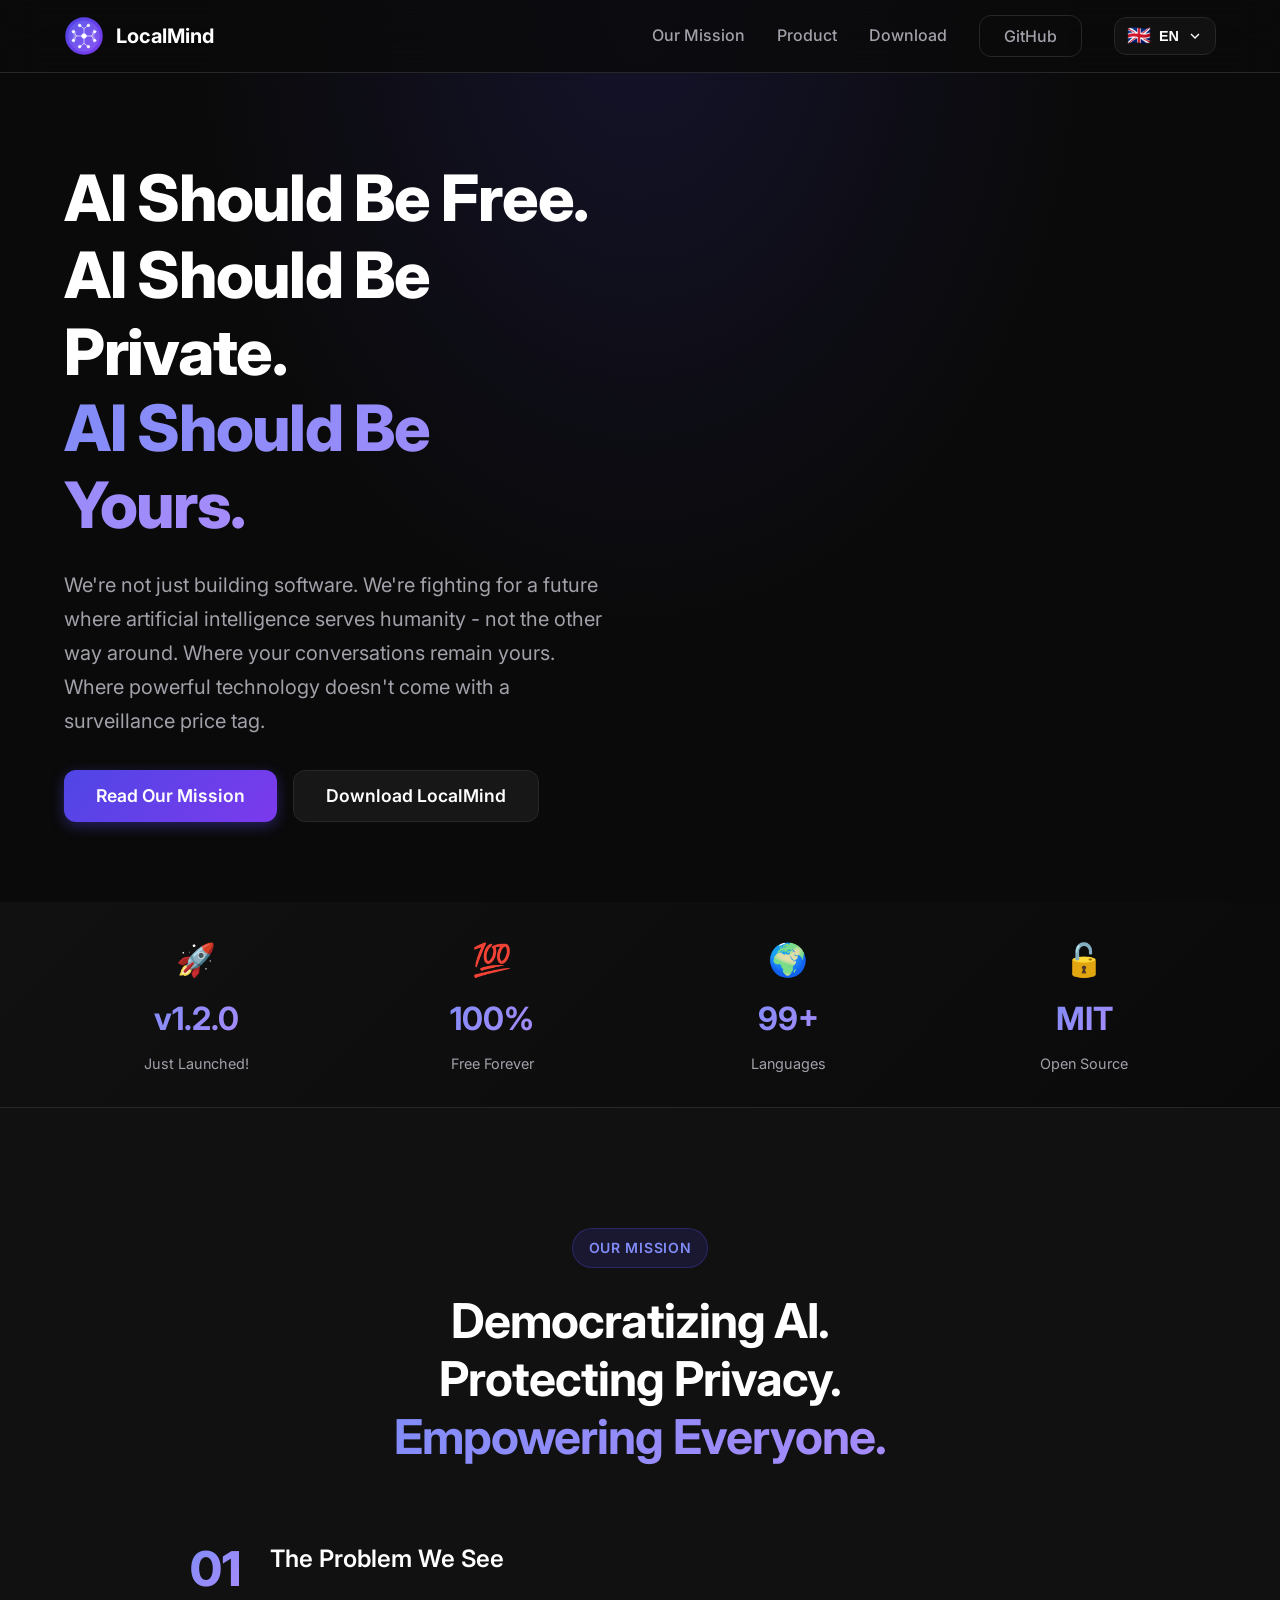
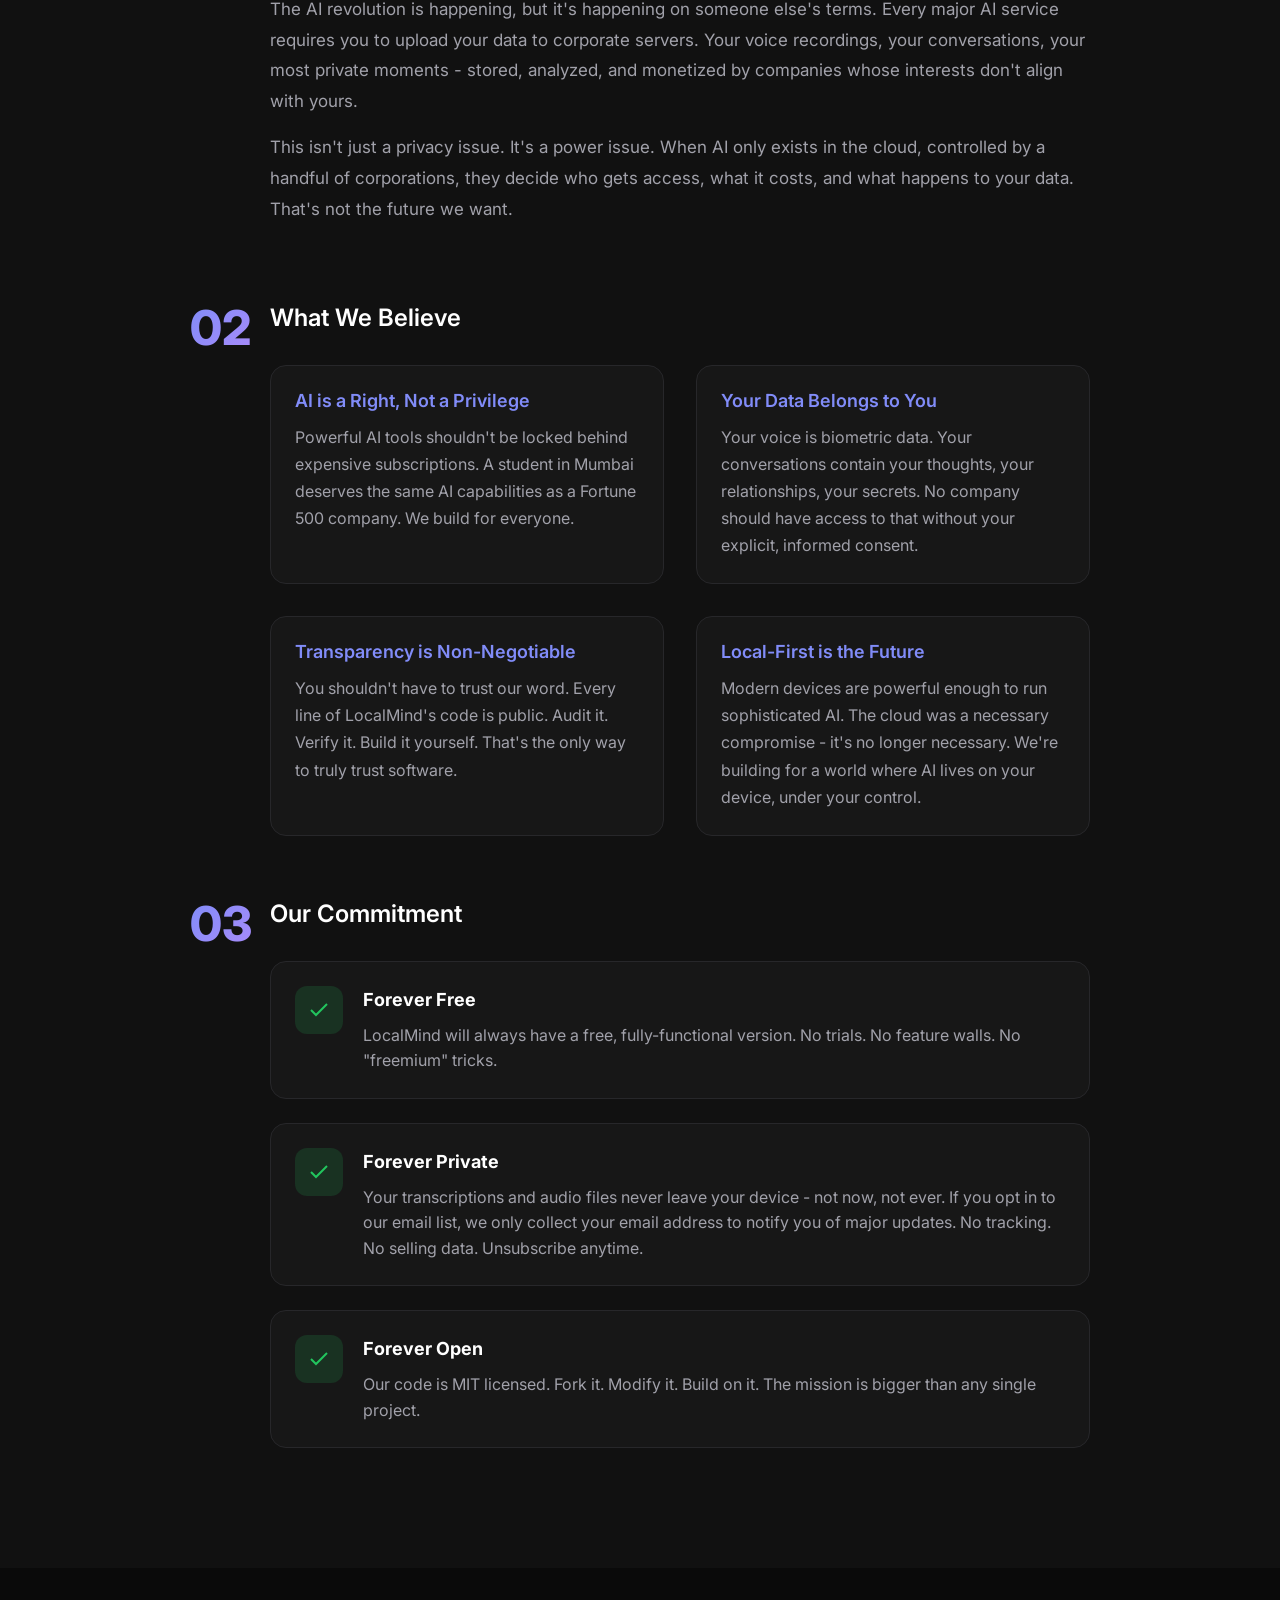
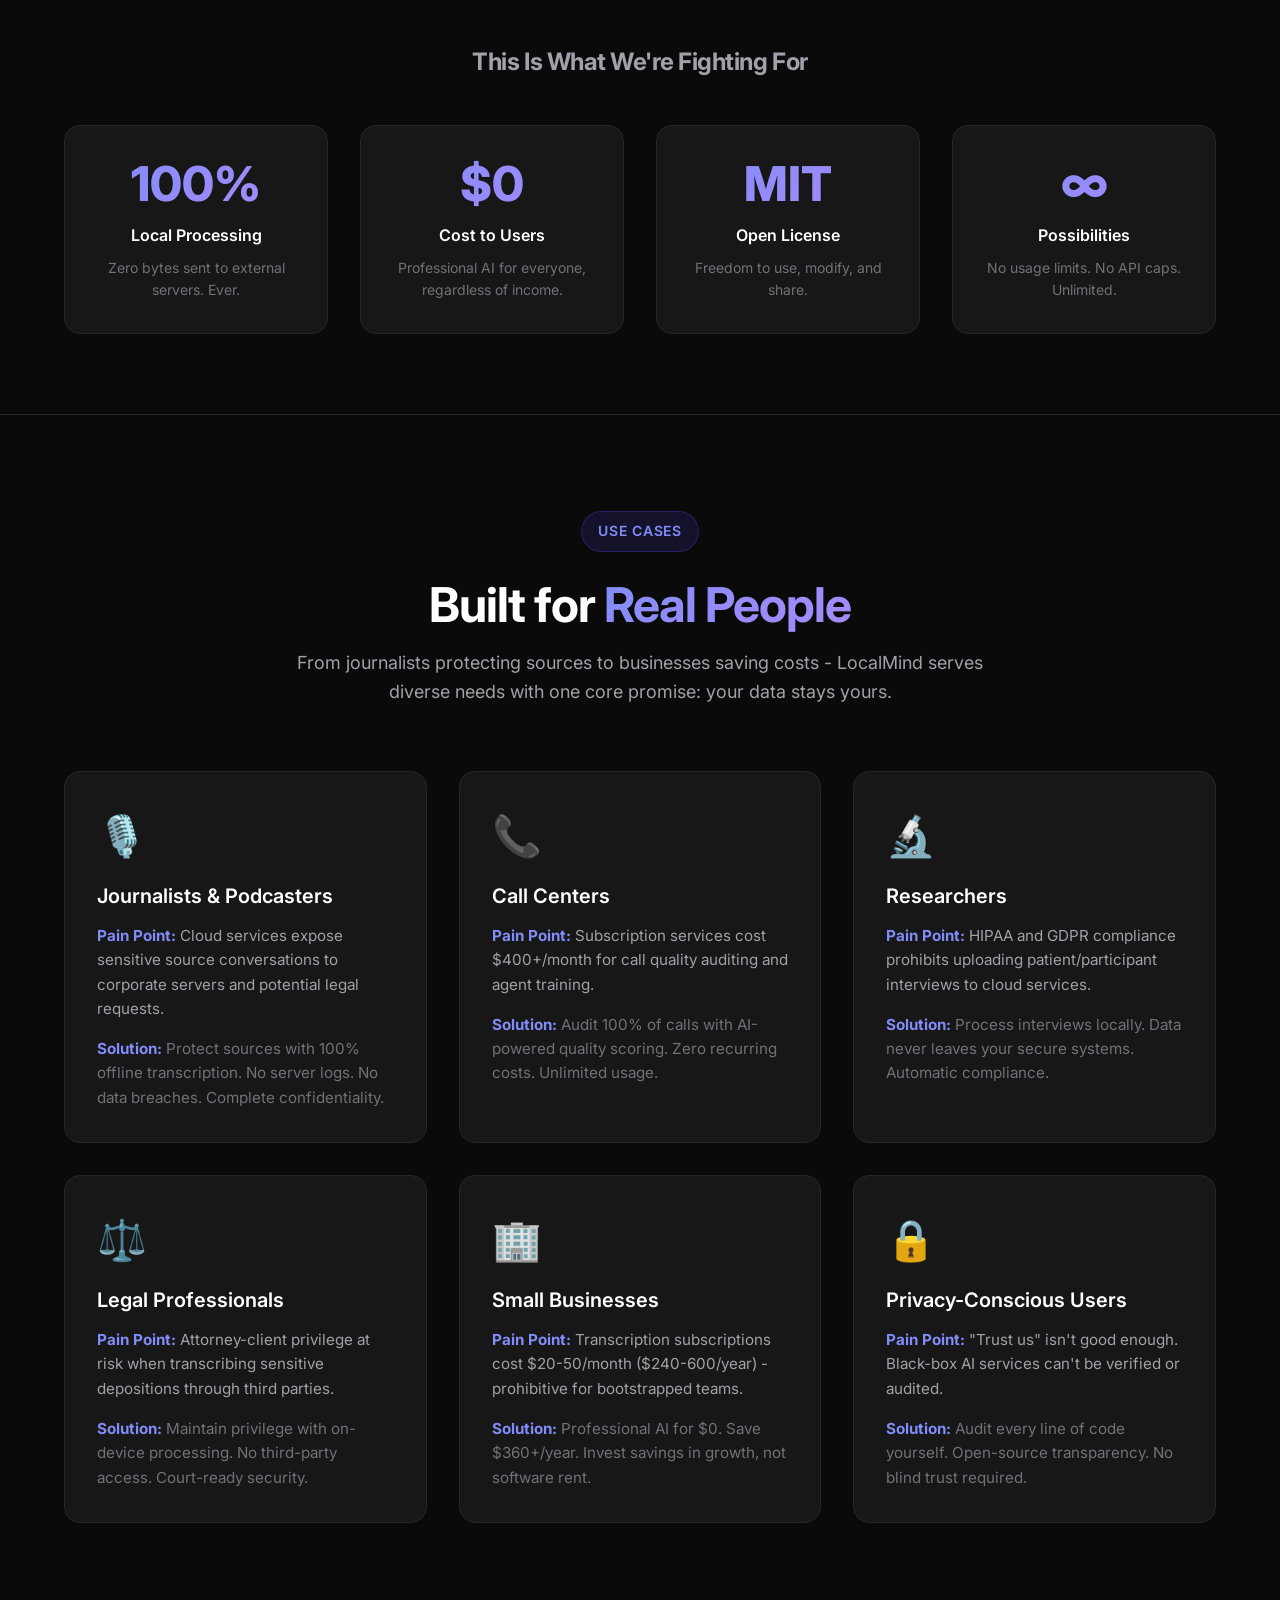
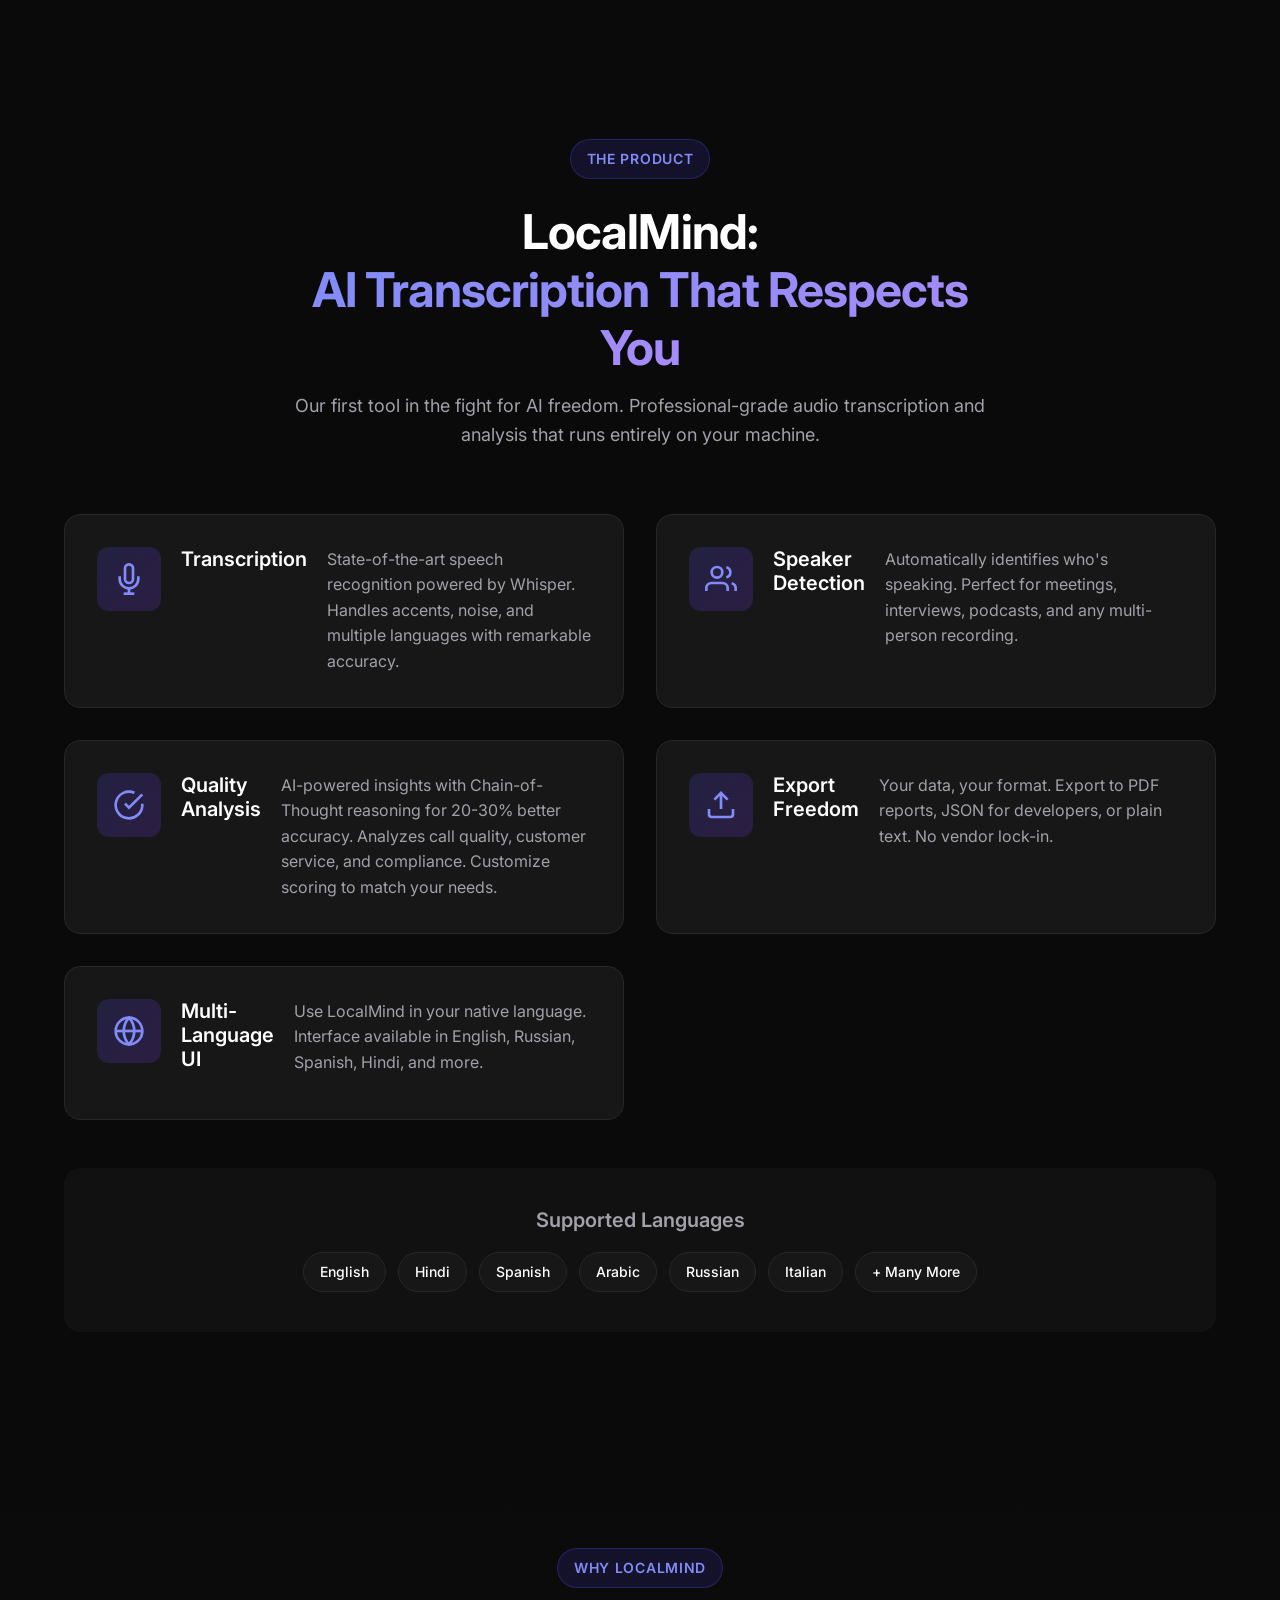
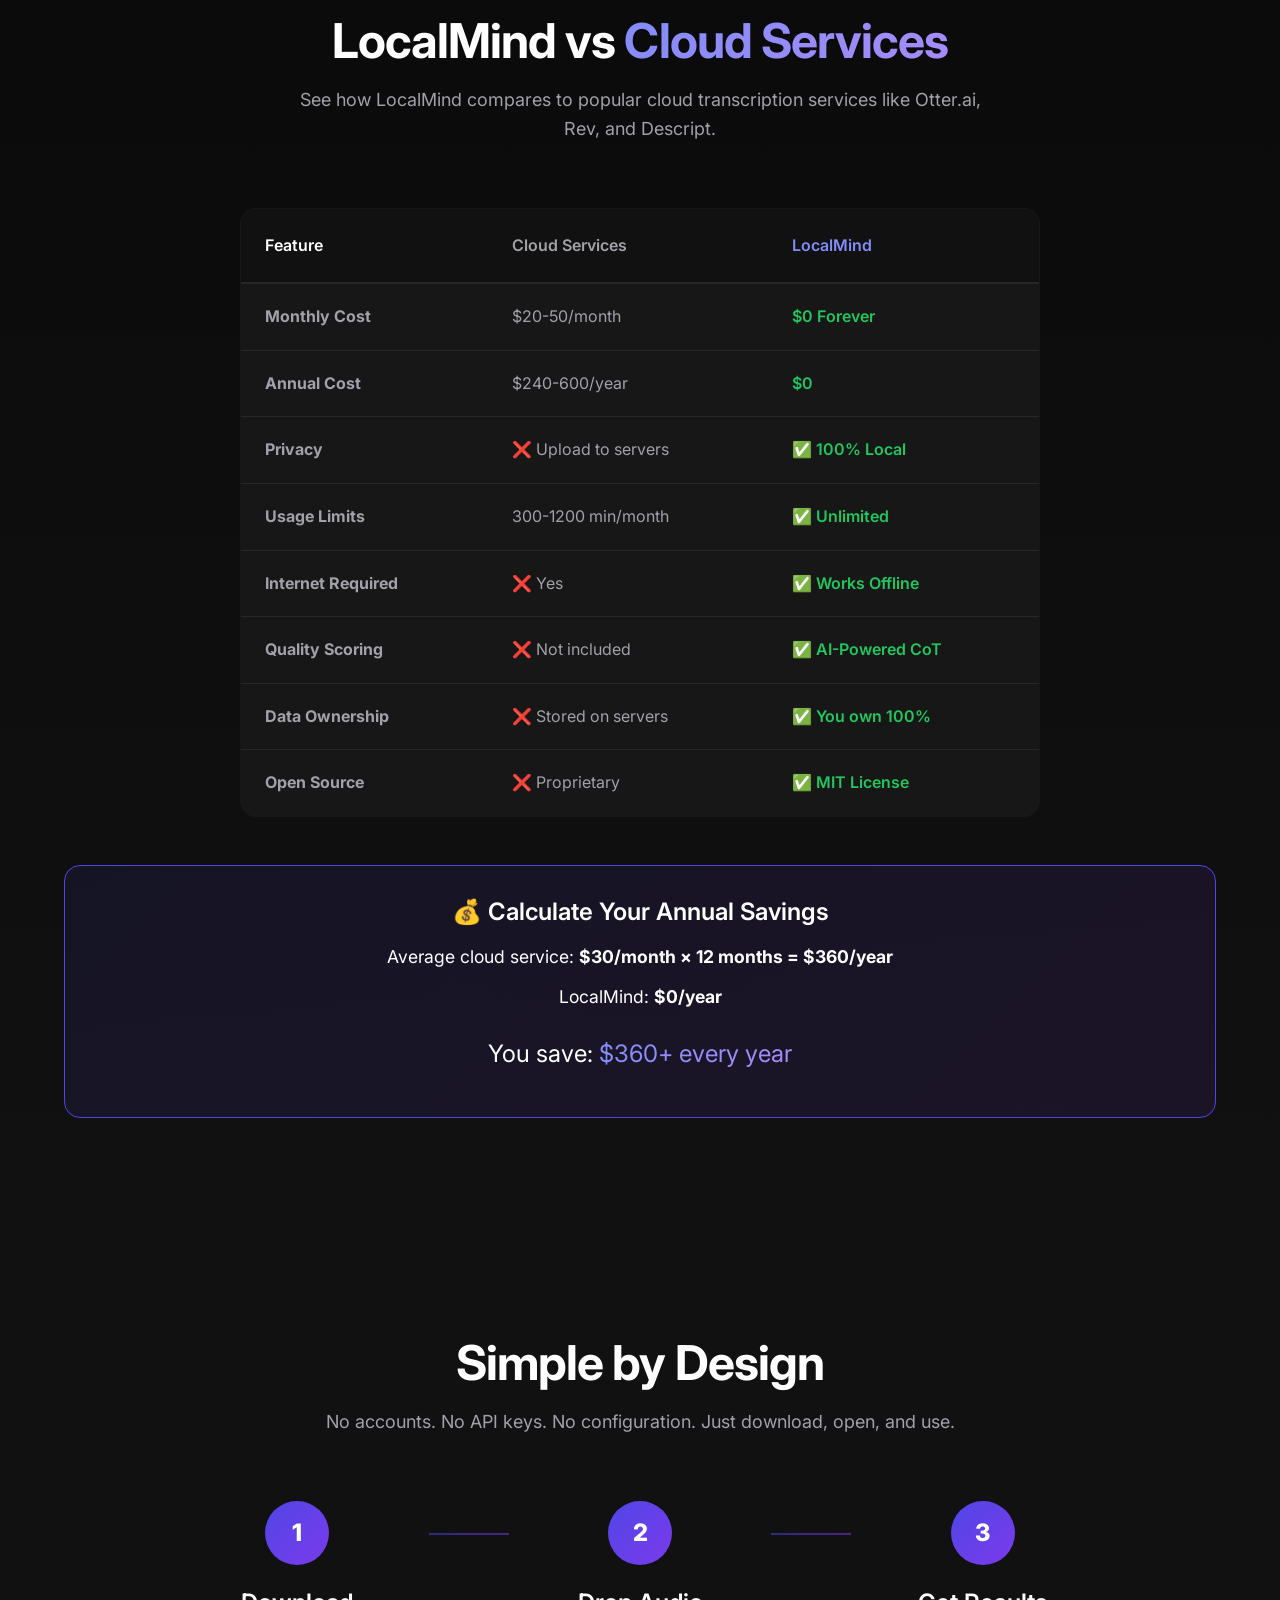
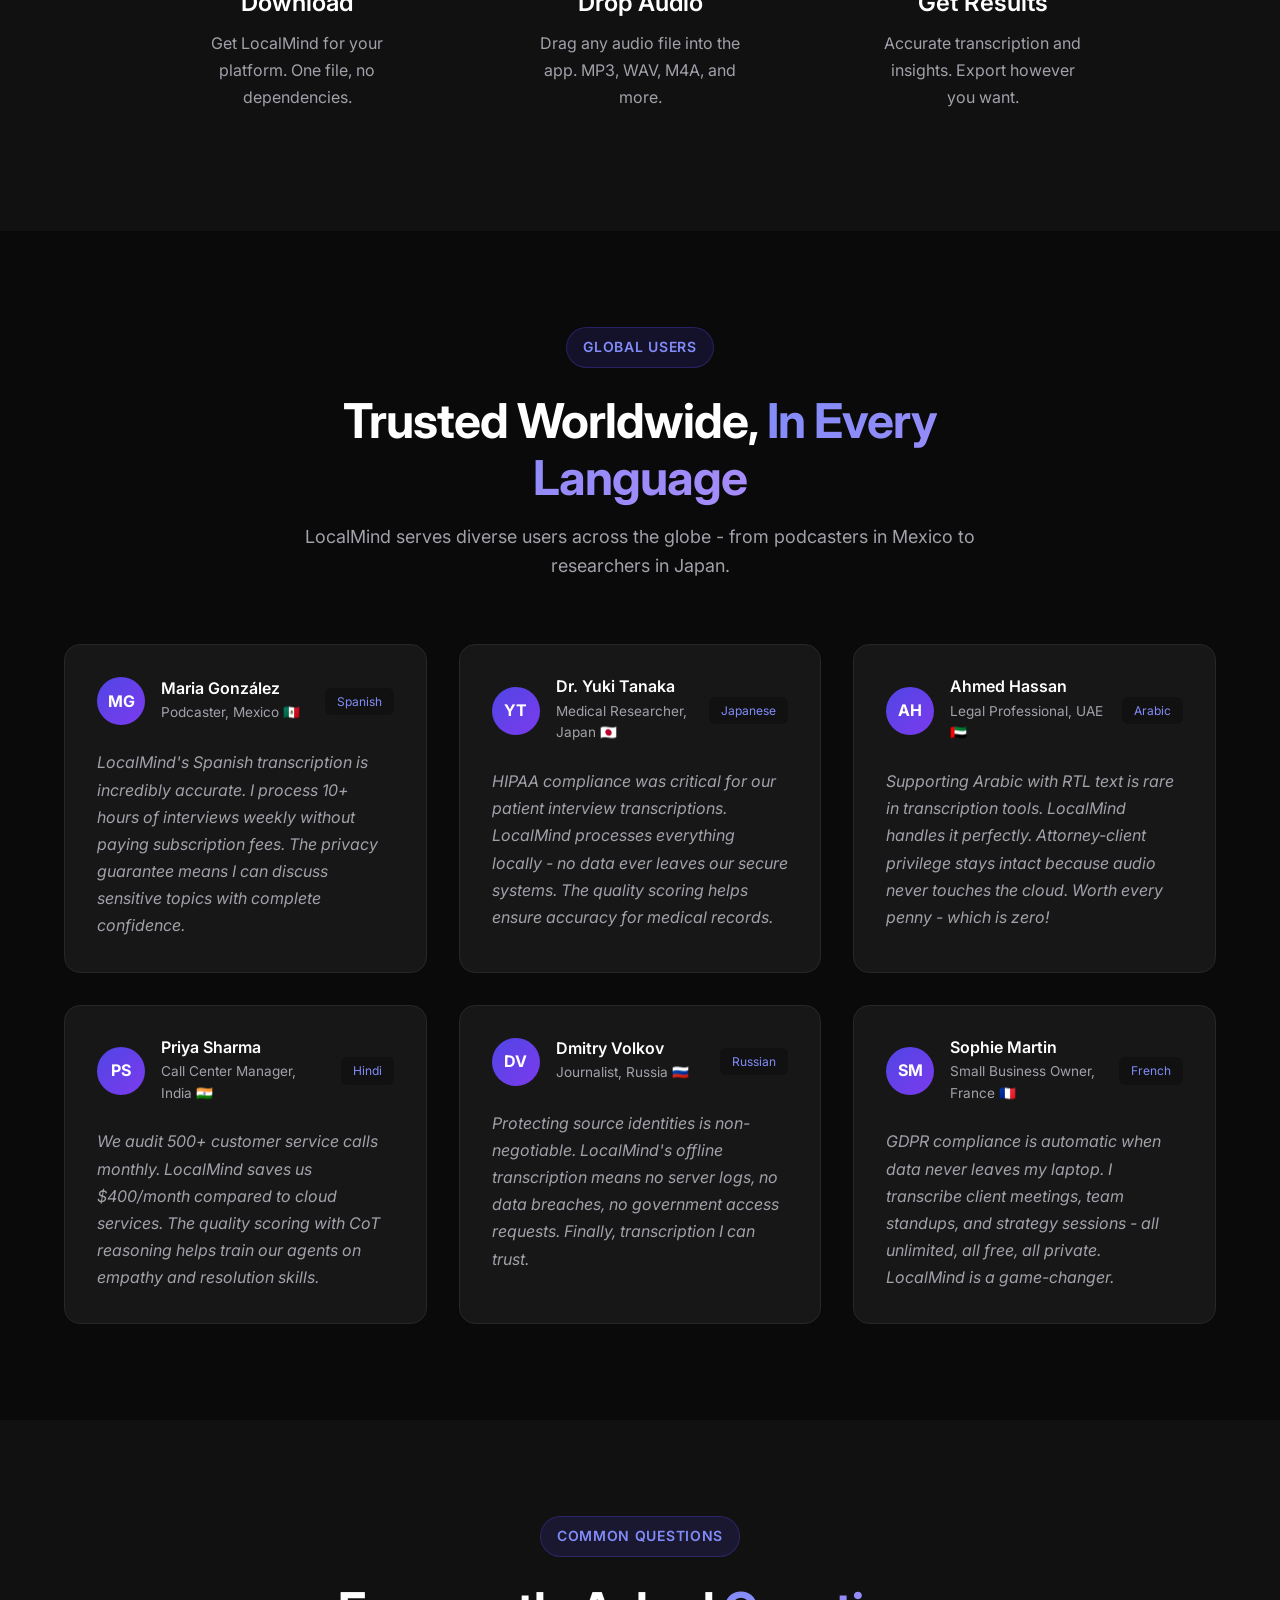
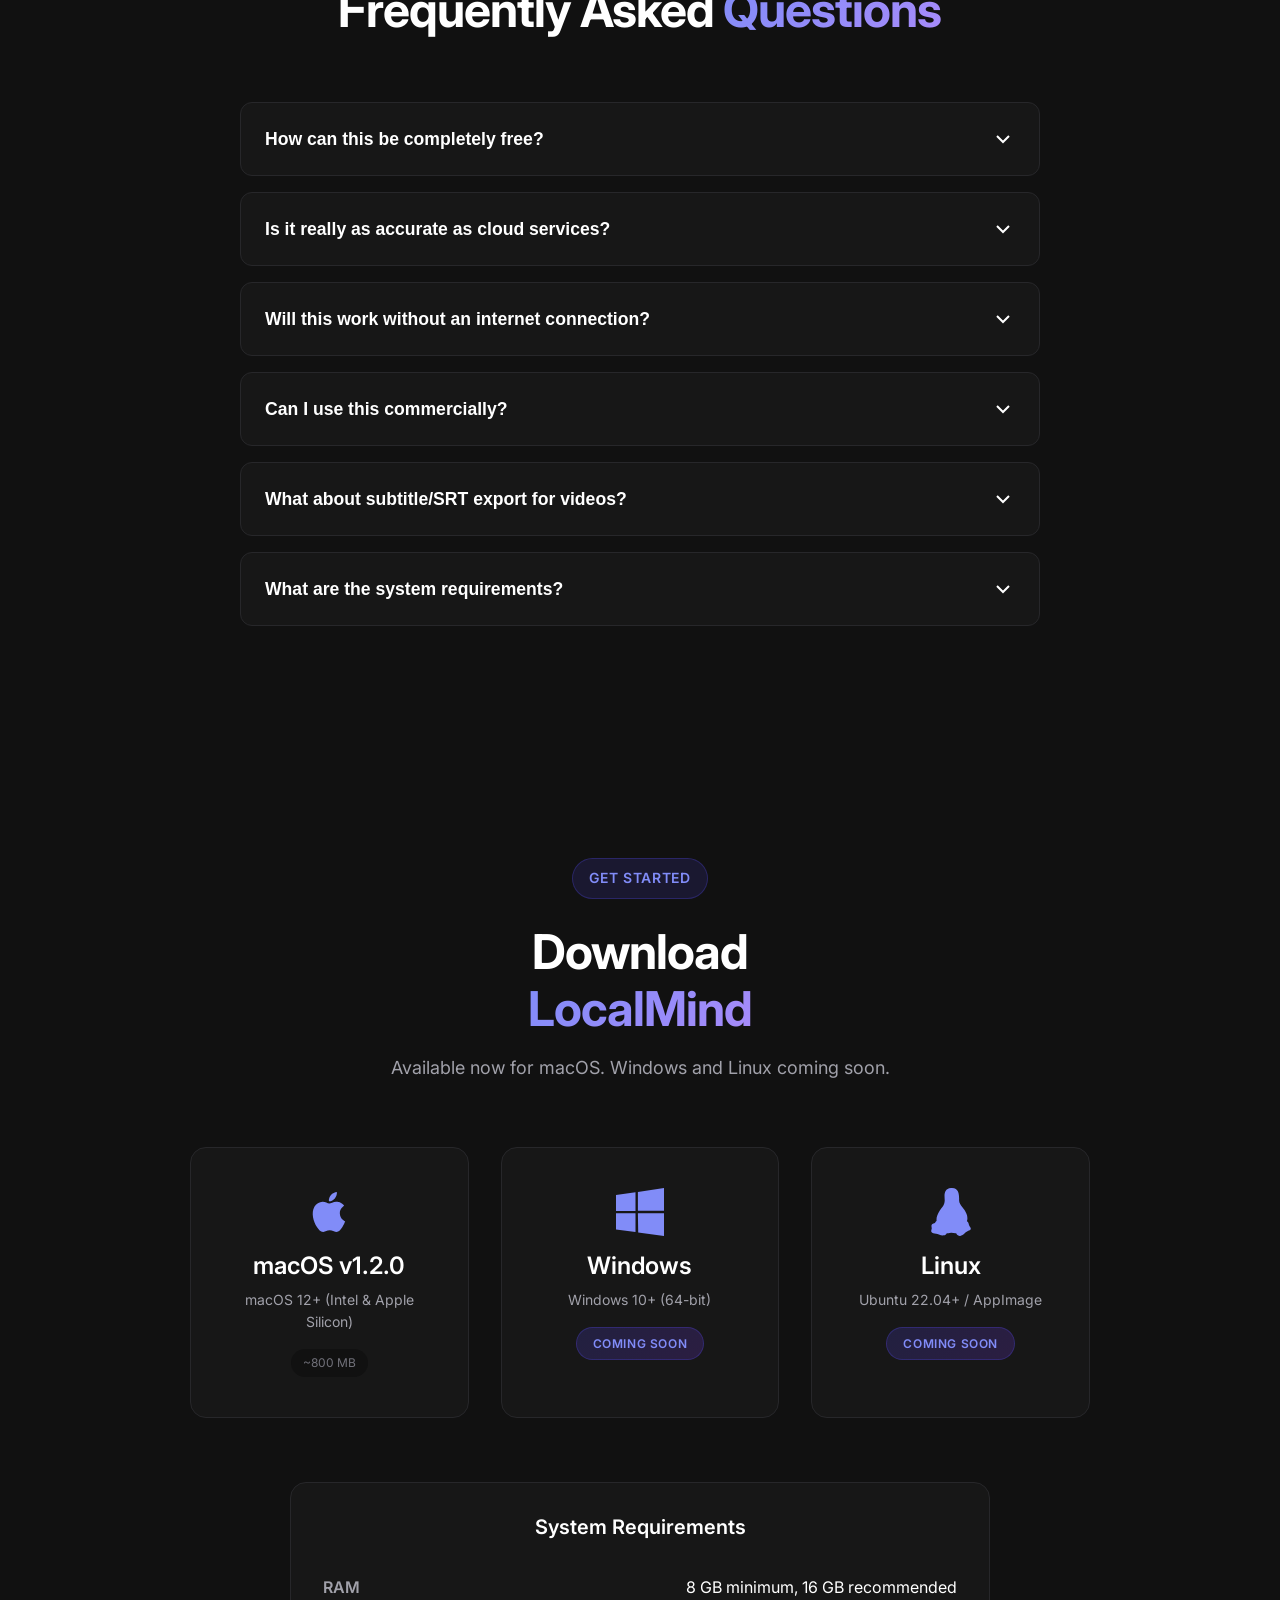
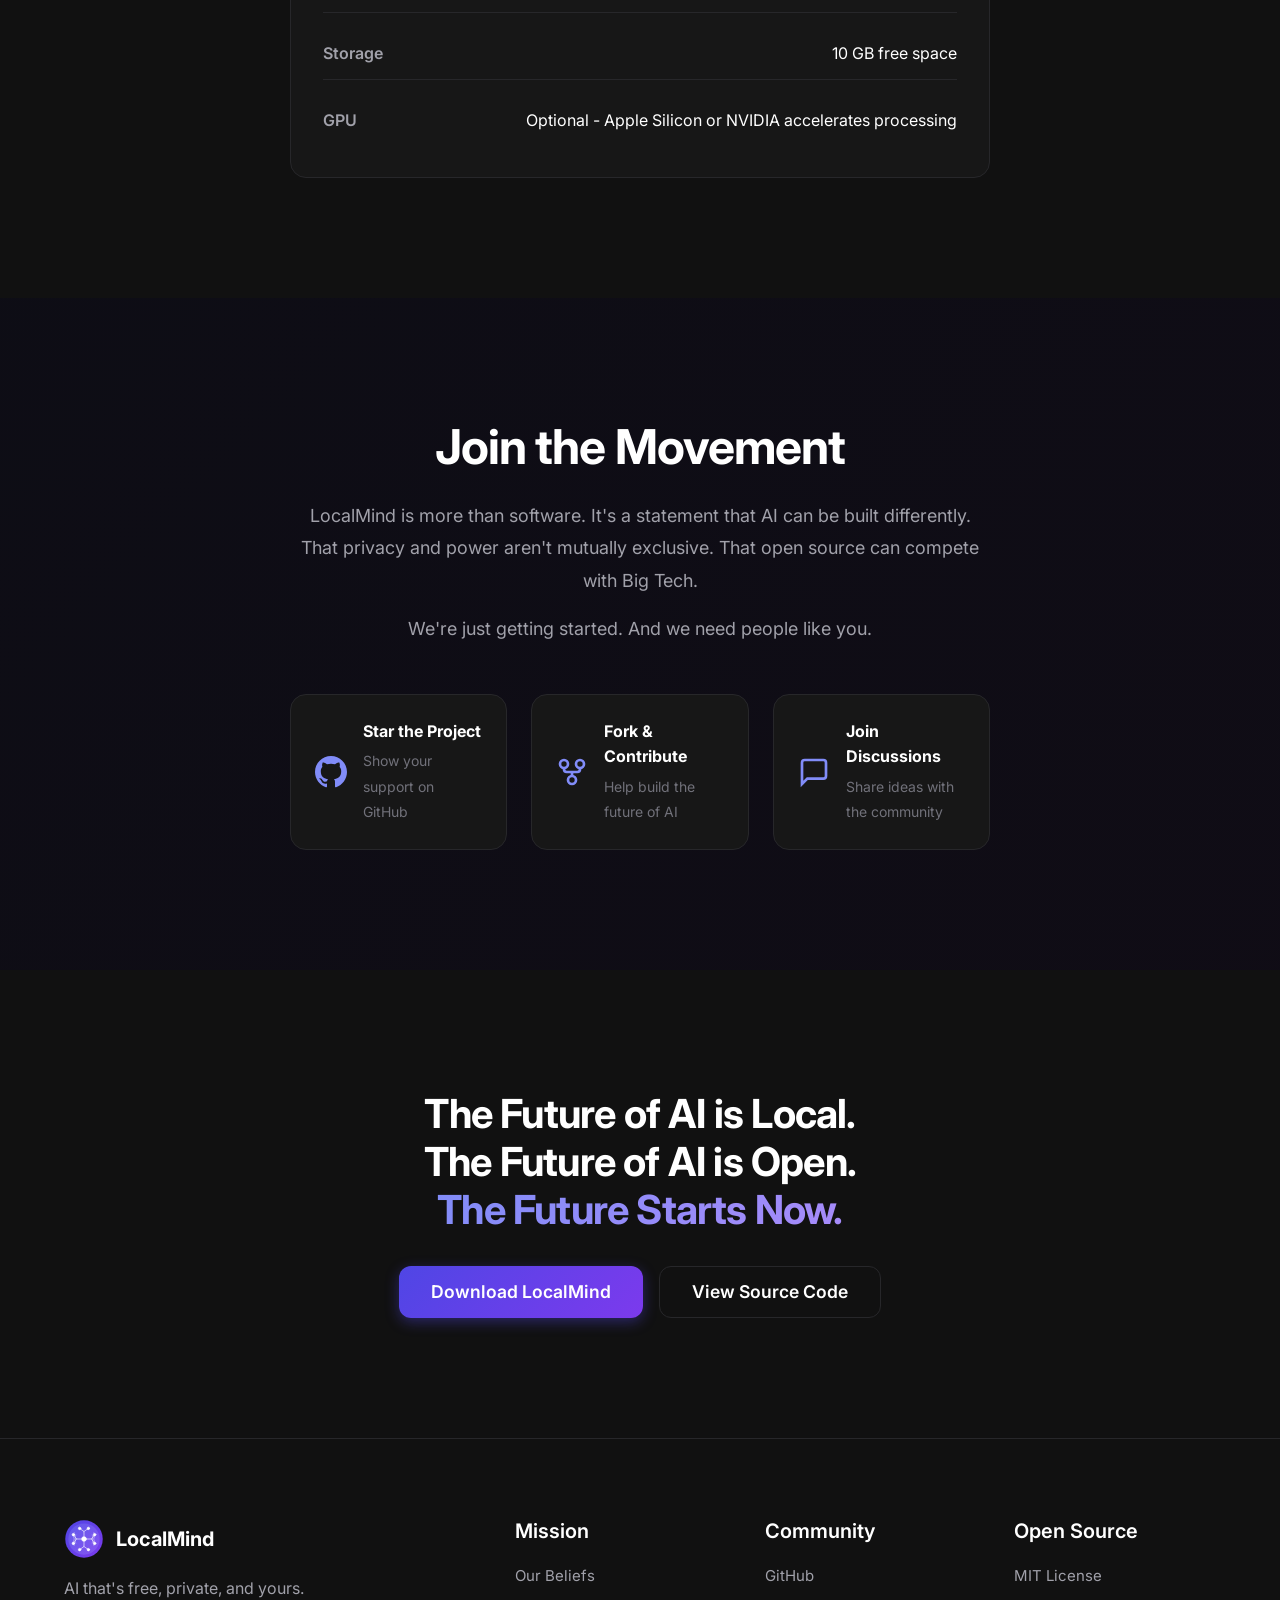
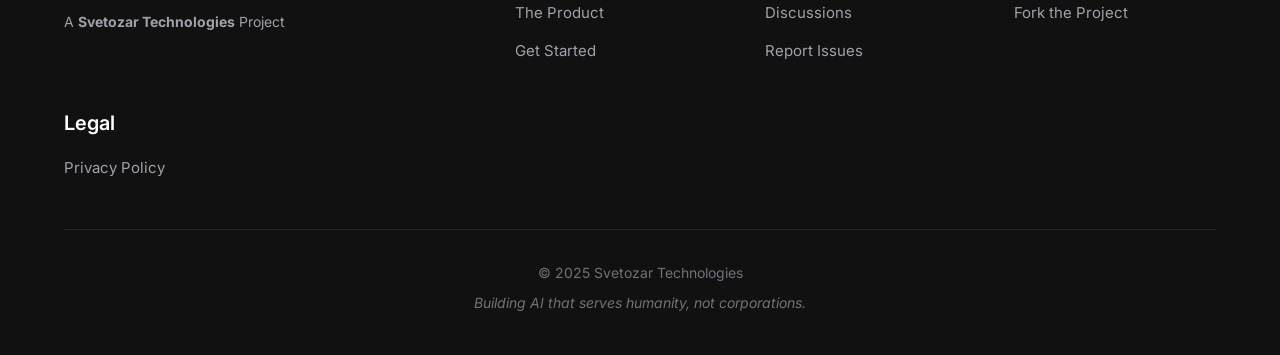
==== website/index.html @ 83aa0cf8 "feat: achieve 95%+ translation coverage - add all remaining user-facing sections Added translations " ====
<!DOCTYPE html>
<html lang="en">
<head>
    <meta charset="UTF-8">
    <meta name="viewport" content="width=device-width, initial-scale=1.0">
    <title>LocalMind - AI Should Be Free. AI Should Be Private. AI Should Be Yours.</title>
    <meta name="description" content="We're building a future where AI works for people, not corporations. LocalMind is free, offline, open source AI transcription. Join the movement.">
    <meta name="keywords" content="local AI, privacy, open source AI, free transcription, offline AI, AI freedom, data sovereignty">

    <!-- Open Graph -->
    <meta property="og:title" content="LocalMind - AI Freedom Starts Here">
    <meta property="og:description" content="We believe AI should be free, private, and yours. Join us.">
    <meta property="og:type" content="website">
    <meta property="og:image" content="assets/og-image.png">

    <!-- Twitter Card -->
    <meta name="twitter:card" content="summary_large_image">
    <meta name="twitter:title" content="LocalMind - AI Freedom Starts Here">
    <meta name="twitter:description" content="We believe AI should be free, private, and yours. Join us.">

    <!-- Favicon -->
    <link rel="icon" type="image/svg+xml" href="assets/logo.svg">

    <!-- Fonts -->
    <link rel="preconnect" href="https://fonts.googleapis.com">
    <link rel="preconnect" href="https://fonts.gstatic.com" crossorigin>
    <link href="https://fonts.googleapis.com/css2?family=Inter:wght@400;500;600;700;800&display=swap" rel="stylesheet">

    <!-- Styles -->
    <link rel="stylesheet" href="css/style.css">

    <!-- Privacy-Friendly Analytics (Update data-domain after GitHub Pages is configured) -->
    <script defer data-domain="svetozar-technologies.github.io" src="https://plausible.io/js/script.js"></script>
</head>
<body>
    <!-- Navigation -->
    <nav class="navbar">
        <div class="container">
            <a href="/" class="logo">
                <img src="assets/logo.svg" alt="LocalMind" width="40" height="40">
                <span>LocalMind</span>
            </a>
            <div class="nav-links">
                <a href="#mission" data-i18n="nav.mission">Our Mission</a>
                <a href="#product" data-i18n="nav.product">Product</a>
                <a href="#download" data-i18n="nav.download">Download</a>
                <a href="https://github.com/KaivalyaDeepTeam/localmind" target="_blank" class="btn btn-outline" data-i18n="nav.github">GitHub</a>
                <div id="languageSelector"></div>
            </div>
            <button class="mobile-menu-btn" aria-label="Menu">
                <span></span>
                <span></span>
                <span></span>
            </button>
        </div>
    </nav>

    <!-- Hero Section - Mission Statement -->
    <section class="hero">
        <div class="container">
            <div class="hero-content">
                <h1 data-i18n="hero.title">AI Should Be Free.<br>AI Should Be Private.<br><span class="gradient-text">AI Should Be Yours.</span></h1>
                <p class="hero-subtitle" data-i18n="hero.subtitle">We're not just building software. We're fighting for a future where artificial intelligence serves humanity - not the other way around. Where your conversations remain yours. Where powerful technology doesn't come with a surveillance price tag.</p>
                <div class="hero-buttons">
                    <a href="#mission" class="btn btn-primary btn-lg" data-i18n="hero.cta_mission">
                        Read Our Mission
                    </a>
                    <a href="#download" class="btn btn-secondary btn-lg" id="heroDownloadBtn" data-i18n="hero.cta_download">
                        Download LocalMind
                    </a>
                </div>
            </div>
        </div>
    </section>

    <!-- Social Proof Bar -->
    <section class="social-proof-bar">
        <div class="container">
            <div class="proof-stats">
                <div class="proof-stat">
                    <span class="proof-icon">🚀</span>
                    <span class="proof-number">v1.2.0</span>
                    <span class="proof-label" data-i18n="social_proof.launch">Just Launched!</span>
                </div>
                <div class="proof-stat">
                    <span class="proof-icon">💯</span>
                    <span class="proof-number">100%</span>
                    <span class="proof-label" data-i18n="social_proof.free">Free Forever</span>
                </div>
                <div class="proof-stat">
                    <span class="proof-icon">🌍</span>
                    <span class="proof-number">99+</span>
                    <span class="proof-label" data-i18n="social_proof.languages">Languages</span>
                </div>
                <div class="proof-stat">
                    <span class="proof-icon">🔓</span>
                    <span class="proof-number">MIT</span>
                    <span class="proof-label" data-i18n="social_proof.opensource">Open Source</span>
                </div>
            </div>
        </div>
    </section>

    <!-- Mission Section -->
    <section class="mission-section" id="mission">
        <div class="container">
            <div class="mission-header">
                <span class="section-label" data-i18n="mission.label">Our Mission</span>
                <h2 data-i18n="mission.title">Democratizing AI.<br>Protecting Privacy.<br><span class="gradient-text">Empowering Everyone.</span></h2>
            </div>

            <div class="manifesto">
                <div class="manifesto-block">
                    <span class="manifesto-number">01</span>
                    <h3 data-i18n="manifesto.block1_title">The Problem We See</h3>
                    <p data-i18n="manifesto.block1_p1">The AI revolution is happening, but it's happening on someone else's terms. Every major AI service requires you to upload your data to corporate servers. Your voice recordings, your conversations, your most private moments - stored, analyzed, and monetized by companies whose interests don't align with yours.</p>
                    <p data-i18n="manifesto.block1_p2">This isn't just a privacy issue. It's a power issue. When AI only exists in the cloud, controlled by a handful of corporations, they decide who gets access, what it costs, and what happens to your data. That's not the future we want.</p>
                </div>

                <div class="manifesto-block">
                    <span class="manifesto-number">02</span>
                    <h3 data-i18n="manifesto.block2_title">What We Believe</h3>
                    <div class="beliefs">
                        <div class="belief">
                            <h4 data-i18n="manifesto.belief1_title">AI is a Right, Not a Privilege</h4>
                            <p data-i18n="manifesto.belief1_desc">Powerful AI tools shouldn't be locked behind expensive subscriptions. A student in Mumbai deserves the same AI capabilities as a Fortune 500 company. We build for everyone.</p>
                        </div>
                        <div class="belief">
                            <h4 data-i18n="manifesto.belief2_title">Your Data Belongs to You</h4>
                            <p data-i18n="manifesto.belief2_desc">Your voice is biometric data. Your conversations contain your thoughts, your relationships, your secrets. No company should have access to that without your explicit, informed consent.</p>
                        </div>
                        <div class="belief">
                            <h4 data-i18n="manifesto.belief3_title">Transparency is Non-Negotiable</h4>
                            <p data-i18n="manifesto.belief3_desc">You shouldn't have to trust our word. Every line of LocalMind's code is public. Audit it. Verify it. Build it yourself. That's the only way to truly trust software.</p>
                        </div>
                        <div class="belief">
                            <h4 data-i18n="manifesto.belief4_title">Local-First is the Future</h4>
                            <p data-i18n="manifesto.belief4_desc">Modern devices are powerful enough to run sophisticated AI. The cloud was a necessary compromise - it's no longer necessary. We're building for a world where AI lives on your device, under your control.</p>
                        </div>
                    </div>
                </div>

                <div class="manifesto-block">
                    <span class="manifesto-number">03</span>
                    <h3 data-i18n="manifesto.block3_title">Our Commitment</h3>
                    <div class="commitments">
                        <div class="commitment">
                            <span class="commitment-icon">
                                <svg width="24" height="24" viewBox="0 0 24 24" fill="none" stroke="currentColor" stroke-width="2">
                                    <polyline points="20 6 9 17 4 12"/>
                                </svg>
                            </span>
                            <div>
                                <strong data-i18n="manifesto.commitment1_title">Forever Free</strong>
                                <p data-i18n="manifesto.commitment1_desc">LocalMind will always have a free, fully-functional version. No trials. No feature walls. No "freemium" tricks.</p>
                            </div>
                        </div>
                        <div class="commitment">
                            <span class="commitment-icon">
                                <svg width="24" height="24" viewBox="0 0 24 24" fill="none" stroke="currentColor" stroke-width="2">
                                    <polyline points="20 6 9 17 4 12"/>
                                </svg>
                            </span>
                            <div>
                                <strong data-i18n="manifesto.commitment2_title">Forever Private</strong>
                                <p data-i18n="manifesto.commitment2_desc">Your transcriptions and audio files never leave your device - not now, not ever. If you opt in to our email list, we only collect your email address to notify you of major updates. No tracking. No selling data. Unsubscribe anytime.</p>
                            </div>
                        </div>
                        <div class="commitment">
                            <span class="commitment-icon">
                                <svg width="24" height="24" viewBox="0 0 24 24" fill="none" stroke="currentColor" stroke-width="2">
                                    <polyline points="20 6 9 17 4 12"/>
                                </svg>
                            </span>
                            <div>
                                <strong data-i18n="manifesto.commitment3_title">Forever Open</strong>
                                <p data-i18n="manifesto.commitment3_desc">Our code is MIT licensed. Fork it. Modify it. Build on it. The mission is bigger than any single project.</p>
                            </div>
                        </div>
                    </div>
                </div>
            </div>
        </div>
    </section>

    <!-- Impact Stats -->
    <section class="impact-section">
        <div class="container">
            <div class="impact-header">
                <h2 data-i18n="impact.title">This Is What We're Fighting For</h2>
            </div>
            <div class="impact-grid">
                <div class="impact-card">
                    <span class="impact-number" data-i18n="impact.stat1_number">100%</span>
                    <span class="impact-label" data-i18n="impact.stat1_label">Local Processing</span>
                    <p data-i18n="impact.stat1_desc">Zero bytes sent to external servers. Ever.</p>
                </div>
                <div class="impact-card">
                    <span class="impact-number" data-i18n="impact.stat2_number">$0</span>
                    <span class="impact-label" data-i18n="impact.stat2_label">Cost to Users</span>
                    <p data-i18n="impact.stat2_desc">Professional AI for everyone, regardless of income.</p>
                </div>
                <div class="impact-card">
                    <span class="impact-number" data-i18n="impact.stat3_number">MIT</span>
                    <span class="impact-label" data-i18n="impact.stat3_label">Open License</span>
                    <p data-i18n="impact.stat3_desc">Freedom to use, modify, and share.</p>
                </div>
                <div class="impact-card">
                    <span class="impact-number" data-i18n="impact.stat4_number">∞</span>
                    <span class="impact-label" data-i18n="impact.stat4_label">Possibilities</span>
                    <p data-i18n="impact.stat4_desc">No usage limits. No API caps. Unlimited.</p>
                </div>
            </div>
        </div>
    </section>

    <!-- Use Cases Section -->
    <section class="use-cases-section">
        <div class="container">
            <div class="section-header">
                <span class="section-label" data-i18n="use_cases.label">Use Cases</span>
                <h2 data-i18n="use_cases.title">Built for <span class="gradient-text">Real People</span></h2>
                <p data-i18n="use_cases.subtitle">From journalists protecting sources to businesses saving costs - LocalMind serves diverse needs with one core promise: your data stays yours.</p>
            </div>
            <div class="use-cases-grid">
                <div class="use-case-card">
                    <div class="use-case-icon">🎙️</div>
                    <h3 data-i18n="use_cases_cards.journalists.title">Journalists & Podcasters</h3>
                    <p class="use-case-problem" data-i18n="use_cases_cards.journalists.problem"><strong>Pain Point:</strong> Cloud services expose sensitive source conversations to corporate servers and potential legal requests.</p>
                    <p class="use-case-solution" data-i18n="use_cases_cards.journalists.solution"><strong>Solution:</strong> Protect sources with 100% offline transcription. No server logs. No data breaches. Complete confidentiality.</p>
                </div>
                <div class="use-case-card">
                    <div class="use-case-icon">📞</div>
                    <h3 data-i18n="use_cases_cards.call_centers.title">Call Centers</h3>
                    <p class="use-case-problem" data-i18n="use_cases_cards.call_centers.problem"><strong>Pain Point:</strong> Subscription services cost $400+/month for call quality auditing and agent training.</p>
                    <p class="use-case-solution" data-i18n="use_cases_cards.call_centers.solution"><strong>Solution:</strong> Audit 100% of calls with AI-powered quality scoring. Zero recurring costs. Unlimited usage.</p>
                </div>
                <div class="use-case-card">
                    <div class="use-case-icon">🔬</div>
                    <h3 data-i18n="use_cases_cards.researchers.title">Researchers</h3>
                    <p class="use-case-problem" data-i18n="use_cases_cards.researchers.problem"><strong>Pain Point:</strong> HIPAA and GDPR compliance prohibits uploading patient/participant interviews to cloud services.</p>
                    <p class="use-case-solution" data-i18n="use_cases_cards.researchers.solution"><strong>Solution:</strong> Process interviews locally. Data never leaves your secure systems. Automatic compliance.</p>
                </div>
                <div class="use-case-card">
                    <div class="use-case-icon">⚖️</div>
                    <h3 data-i18n="use_cases_cards.legal.title">Legal Professionals</h3>
                    <p class="use-case-problem" data-i18n="use_cases_cards.legal.problem"><strong>Pain Point:</strong> Attorney-client privilege at risk when transcribing sensitive depositions through third parties.</p>
                    <p class="use-case-solution" data-i18n="use_cases_cards.legal.solution"><strong>Solution:</strong> Maintain privilege with on-device processing. No third-party access. Court-ready security.</p>
                </div>
                <div class="use-case-card">
                    <div class="use-case-icon">🏢</div>
                    <h3 data-i18n="use_cases_cards.smb.title">Small Businesses</h3>
                    <p class="use-case-problem" data-i18n="use_cases_cards.smb.problem"><strong>Pain Point:</strong> Transcription subscriptions cost $20-50/month ($240-600/year) - prohibitive for bootstrapped teams.</p>
                    <p class="use-case-solution" data-i18n="use_cases_cards.smb.solution"><strong>Solution:</strong> Professional AI for $0. Save $360+/year. Invest savings in growth, not software rent.</p>
                </div>
                <div class="use-case-card">
                    <div class="use-case-icon">🔒</div>
                    <h3 data-i18n="use_cases_cards.privacy.title">Privacy-Conscious Users</h3>
                    <p class="use-case-problem" data-i18n="use_cases_cards.privacy.problem"><strong>Pain Point:</strong> "Trust us" isn't good enough. Black-box AI services can't be verified or audited.</p>
                    <p class="use-case-solution" data-i18n="use_cases_cards.privacy.solution"><strong>Solution:</strong> Audit every line of code yourself. Open-source transparency. No blind trust required.</p>
                </div>
            </div>
        </div>
    </section>

    <!-- Product Section -->
    <section class="product-section" id="product">
        <div class="container">
            <div class="section-header">
                <span class="section-label" data-i18n="product.label">The Product</span>
                <h2 data-i18n="product.title">LocalMind:<br><span class="gradient-text">AI Transcription That Respects You</span></h2>
                <p data-i18n="product.subtitle">Our first tool in the fight for AI freedom. Professional-grade audio transcription and analysis that runs entirely on your machine.</p>
            </div>

            <div class="product-features">
                <div class="product-feature">
                    <div class="feature-icon">
                        <svg width="32" height="32" viewBox="0 0 24 24" fill="none" stroke="currentColor" stroke-width="2">
                            <path d="M12 1a3 3 0 0 0-3 3v8a3 3 0 0 0 6 0V4a3 3 0 0 0-3-3z"/>
                            <path d="M19 10v2a7 7 0 0 1-14 0v-2"/>
                            <line x1="12" y1="19" x2="12" y2="23"/>
                            <line x1="8" y1="23" x2="16" y2="23"/>
                        </svg>
                    </div>
                    <h3 data-i18n="product.feature_transcription_title">Transcription</h3>
                    <p data-i18n="product.feature_transcription_desc">State-of-the-art speech recognition powered by Whisper. Handles accents, noise, and multiple languages with remarkable accuracy.</p>
                </div>
                <div class="product-feature">
                    <div class="feature-icon">
                        <svg width="32" height="32" viewBox="0 0 24 24" fill="none" stroke="currentColor" stroke-width="2">
                            <path d="M17 21v-2a4 4 0 0 0-4-4H5a4 4 0 0 0-4 4v2"/>
                            <circle cx="9" cy="7" r="4"/>
                            <path d="M23 21v-2a4 4 0 0 0-3-3.87"/>
                            <path d="M16 3.13a4 4 0 0 1 0 7.75"/>
                        </svg>
                    </div>
                    <h3 data-i18n="product.feature_speaker_title">Speaker Detection</h3>
                    <p data-i18n="product.feature_speaker_desc">Automatically identifies who's speaking. Perfect for meetings, interviews, podcasts, and any multi-person recording.</p>
                </div>
                <div class="product-feature">
                    <div class="feature-icon">
                        <svg width="32" height="32" viewBox="0 0 24 24" fill="none" stroke="currentColor" stroke-width="2">
                            <path d="M22 11.08V12a10 10 0 1 1-5.93-9.14"/>
                            <polyline points="22 4 12 14.01 9 11.01"/>
                        </svg>
                    </div>
                    <h3 data-i18n="product.feature_quality_title">Quality Analysis</h3>
                    <p data-i18n="product.feature_quality_desc">AI-powered insights with Chain-of-Thought reasoning for 20-30% better accuracy. Analyzes call quality, customer service, and compliance. Customize scoring to match your needs.</p>
                </div>
                <div class="product-feature">
                    <div class="feature-icon">
                        <svg width="32" height="32" viewBox="0 0 24 24" fill="none" stroke="currentColor" stroke-width="2">
                            <path d="M21 15v4a2 2 0 0 1-2 2H5a2 2 0 0 1-2-2v-4"/>
                            <polyline points="17 8 12 3 7 8"/>
                            <line x1="12" y1="3" x2="12" y2="15"/>
                        </svg>
                    </div>
                    <h3 data-i18n="product.feature_export_title">Export Freedom</h3>
                    <p data-i18n="product.feature_export_desc">Your data, your format. Export to PDF reports, JSON for developers, or plain text. No vendor lock-in.</p>
                </div>
                <div class="product-feature">
                    <div class="feature-icon">
                        <svg width="32" height="32" viewBox="0 0 24 24" fill="none" stroke="currentColor" stroke-width="2">
                            <circle cx="12" cy="12" r="10"/>
                            <line x1="2" y1="12" x2="22" y2="12"/>
                            <path d="M12 2a15.3 15.3 0 0 1 4 10 15.3 15.3 0 0 1-4 10 15.3 15.3 0 0 1-4-10 15.3 15.3 0 0 1 4-10z"/>
                        </svg>
                    </div>
                    <h3 data-i18n="product.feature_multilang_title">Multi-Language UI</h3>
                    <p data-i18n="product.feature_multilang_desc">Use LocalMind in your native language. Interface available in English, Russian, Spanish, Hindi, and more.</p>
                </div>
            </div>

            <div class="product-languages">
                <h4 data-i18n="product.languages_heading">Supported Languages</h4>
                <div class="language-tags">
                    <span class="language-tag" data-i18n="product_extended.lang_english">English</span>
                    <span class="language-tag" data-i18n="product_extended.lang_hindi">Hindi</span>
                    <span class="language-tag" data-i18n="product_extended.lang_spanish">Spanish</span>
                    <span class="language-tag" data-i18n="product_extended.lang_arabic">Arabic</span>
                    <span class="language-tag" data-i18n="product_extended.lang_russian">Russian</span>
                    <span class="language-tag" data-i18n="product_extended.lang_italian">Italian</span>
                    <span class="language-tag" data-i18n="product_extended.lang_many_more">+ Many More</span>
                </div>
            </div>
        </div>
    </section>

    <!-- Comparison Table -->
    <section class="comparison-section">
        <div class="container">
            <div class="section-header">
                <span class="section-label" data-i18n="comparison.label">Why LocalMind</span>
                <h2 data-i18n="comparison.title">LocalMind vs <span class="gradient-text">Cloud Services</span></h2>
                <p data-i18n="comparison.subtitle">See how LocalMind compares to popular cloud transcription services like Otter.ai, Rev, and Descript.</p>
            </div>
            <div class="comparison-table-wrapper">
                <table class="comparison-table">
                    <thead>
                        <tr>
                            <th data-i18n="comparison_table.header_feature">Feature</th>
                            <th class="cloud-col" data-i18n="comparison_table.header_cloud">Cloud Services</th>
                            <th class="localmind-col" data-i18n="comparison_table.header_localmind">LocalMind</th>
                        </tr>
                    </thead>
                    <tbody>
                        <tr>
                            <td><strong data-i18n="comparison_table.row1_feature">Monthly Cost</strong></td>
                            <td data-i18n="comparison_table.row1_cloud">$20-50/month</td>
                            <td class="highlight" data-i18n="comparison_table.row1_localmind">$0 Forever</td>
                        </tr>
                        <tr>
                            <td><strong data-i18n="comparison_table.row2_feature">Annual Cost</strong></td>
                            <td data-i18n="comparison_table.row2_cloud">$240-600/year</td>
                            <td class="highlight" data-i18n="comparison_table.row2_localmind">$0</td>
                        </tr>
                        <tr>
                            <td><strong data-i18n="comparison_table.row3_feature">Privacy</strong></td>
                            <td data-i18n="comparison_table.row3_cloud">❌ Upload to servers</td>
                            <td class="highlight" data-i18n="comparison_table.row3_localmind">✅ 100% Local</td>
                        </tr>
                        <tr>
                            <td><strong data-i18n="comparison_table.row4_feature">Usage Limits</strong></td>
                            <td data-i18n="comparison_table.row4_cloud">300-1200 min/month</td>
                            <td class="highlight" data-i18n="comparison_table.row4_localmind">✅ Unlimited</td>
                        </tr>
                        <tr>
                            <td><strong data-i18n="comparison_table.row5_feature">Internet Required</strong></td>
                            <td data-i18n="comparison_table.row5_cloud">❌ Yes</td>
                            <td class="highlight" data-i18n="comparison_table.row5_localmind">✅ Works Offline</td>
                        </tr>
                        <tr>
                            <td><strong data-i18n="comparison_table.row6_feature">Quality Scoring</strong></td>
                            <td data-i18n="comparison_table.row6_cloud">❌ Not included</td>
                            <td class="highlight" data-i18n="comparison_table.row6_localmind">✅ AI-Powered CoT</td>
                        </tr>
                        <tr>
                            <td><strong data-i18n="comparison_table.row7_feature">Data Ownership</strong></td>
                            <td data-i18n="comparison_table.row7_cloud">❌ Stored on servers</td>
                            <td class="highlight" data-i18n="comparison_table.row7_localmind">✅ You own 100%</td>
                        </tr>
                        <tr>
                            <td><strong data-i18n="comparison_table.row8_feature">Open Source</strong></td>
                            <td data-i18n="comparison_table.row8_cloud">❌ Proprietary</td>
                            <td class="highlight" data-i18n="comparison_table.row8_localmind">✅ MIT License</td>
                        </tr>
                    </tbody>
                </table>
            </div>
            <div class="roi-calculator">
                <h3 data-i18n="comparison.roi_title">💰 Calculate Your Annual Savings</h3>
                <p data-i18n="comparison.roi_cloud">Average cloud service: <strong>$30/month × 12 months = $360/year</strong></p>
                <p data-i18n="comparison.roi_localmind">LocalMind: <strong>$0/year</strong></p>
                <p class="savings-highlight" data-i18n="comparison.roi_savings">You save: <span class="gradient-text">$360+ every year</span></p>
            </div>
        </div>
    </section>

    <!-- How It Works -->
    <section class="how-section">
        <div class="container">
            <div class="section-header">
                <h2 data-i18n="how_it_works.title">Simple by Design</h2>
                <p data-i18n="how_it_works.subtitle">No accounts. No API keys. No configuration. Just download, open, and use.</p>
            </div>
            <div class="steps">
                <div class="step">
                    <div class="step-number">1</div>
                    <div class="step-content">
                        <h3 data-i18n="how_it_works.step1_title">Download</h3>
                        <p data-i18n="how_it_works.step1_desc">Get LocalMind for your platform. One file, no dependencies.</p>
                    </div>
                </div>
                <div class="step-connector"></div>
                <div class="step">
                    <div class="step-number">2</div>
                    <div class="step-content">
                        <h3 data-i18n="how_it_works.step2_title">Drop Audio</h3>
                        <p data-i18n="how_it_works.step2_desc">Drag any audio file into the app. MP3, WAV, M4A, and more.</p>
                    </div>
                </div>
                <div class="step-connector"></div>
                <div class="step">
                    <div class="step-number">3</div>
                    <div class="step-content">
                        <h3 data-i18n="how_it_works.step3_title">Get Results</h3>
                        <p data-i18n="how_it_works.step3_desc">Accurate transcription and insights. Export however you want.</p>
                    </div>
                </div>
            </div>
        </div>
    </section>

    <!-- Testimonials Section -->
    <section class="testimonials-section">
        <div class="container">
            <div class="section-header">
                <span class="section-label" data-i18n="testimonials.label">Global Users</span>
                <h2 data-i18n="testimonials.title">Trusted Worldwide, <span class="gradient-text">In Every Language</span></h2>
                <p data-i18n="testimonials.subtitle">LocalMind serves diverse users across the globe - from podcasters in Mexico to researchers in Japan.</p>
            </div>
            <div class="testimonials-grid">
                <div class="testimonial-card">
                    <div class="testimonial-header">
                        <div class="testimonial-avatar">MG</div>
                        <div class="testimonial-info">
                            <h4 data-i18n="testimonials_list.maria.name">Maria González</h4>
                            <p data-i18n="testimonials_list.maria.role">Podcaster, Mexico 🇲🇽</p>
                        </div>
                        <span class="testimonial-language" data-i18n="testimonials_list.maria.lang_label">Spanish</span>
                    </div>
                    <p class="testimonial-text" data-i18n="testimonials_list.maria.quote">"LocalMind's Spanish transcription is incredibly accurate. I process 10+ hours of interviews weekly without paying subscription fees. The privacy guarantee means I can discuss sensitive topics with complete confidence."</p>
                </div>
                <div class="testimonial-card">
                    <div class="testimonial-header">
                        <div class="testimonial-avatar">YT</div>
                        <div class="testimonial-info">
                            <h4 data-i18n="testimonials_list.yuki.name">Dr. Yuki Tanaka</h4>
                            <p data-i18n="testimonials_list.yuki.role">Medical Researcher, Japan 🇯🇵</p>
                        </div>
                        <span class="testimonial-language" data-i18n="testimonials_list.yuki.lang_label">Japanese</span>
                    </div>
                    <p class="testimonial-text" data-i18n="testimonials_list.yuki.quote">"HIPAA compliance was critical for our patient interview transcriptions. LocalMind processes everything locally - no data ever leaves our secure systems. The quality scoring helps ensure accuracy for medical records."</p>
                </div>
                <div class="testimonial-card">
                    <div class="testimonial-header">
                        <div class="testimonial-avatar">AH</div>
                        <div class="testimonial-info">
                            <h4 data-i18n="testimonials_list.ahmed.name">Ahmed Hassan</h4>
                            <p data-i18n="testimonials_list.ahmed.role">Legal Professional, UAE 🇦🇪</p>
                        </div>
                        <span class="testimonial-language" data-i18n="testimonials_list.ahmed.lang_label">Arabic</span>
                    </div>
                    <p class="testimonial-text" data-i18n="testimonials_list.ahmed.quote">"Supporting Arabic with RTL text is rare in transcription tools. LocalMind handles it perfectly. Attorney-client privilege stays intact because audio never touches the cloud. Worth every penny - which is zero!"</p>
                </div>
                <div class="testimonial-card">
                    <div class="testimonial-header">
                        <div class="testimonial-avatar">PS</div>
                        <div class="testimonial-info">
                            <h4 data-i18n="testimonials_list.priya.name">Priya Sharma</h4>
                            <p data-i18n="testimonials_list.priya.role">Call Center Manager, India 🇮🇳</p>
                        </div>
                        <span class="testimonial-language" data-i18n="testimonials_list.priya.lang_label">Hindi</span>
                    </div>
                    <p class="testimonial-text" data-i18n="testimonials_list.priya.quote">"We audit 500+ customer service calls monthly. LocalMind saves us $400/month compared to cloud services. The quality scoring with CoT reasoning helps train our agents on empathy and resolution skills."</p>
                </div>
                <div class="testimonial-card">
                    <div class="testimonial-header">
                        <div class="testimonial-avatar">DV</div>
                        <div class="testimonial-info">
                            <h4 data-i18n="testimonials_list.dmitry.name">Dmitry Volkov</h4>
                            <p data-i18n="testimonials_list.dmitry.role">Journalist, Russia 🇷🇺</p>
                        </div>
                        <span class="testimonial-language" data-i18n="testimonials_list.dmitry.lang_label">Russian</span>
                    </div>
                    <p class="testimonial-text" data-i18n="testimonials_list.dmitry.quote">"Protecting source identities is non-negotiable. LocalMind's offline transcription means no server logs, no data breaches, no government access requests. Finally, transcription I can trust."</p>
                </div>
                <div class="testimonial-card">
                    <div class="testimonial-header">
                        <div class="testimonial-avatar">SM</div>
                        <div class="testimonial-info">
                            <h4 data-i18n="testimonials_list.sophie.name">Sophie Martin</h4>
                            <p data-i18n="testimonials_list.sophie.role">Small Business Owner, France 🇫🇷</p>
                        </div>
                        <span class="testimonial-language" data-i18n="testimonials_list.sophie.lang_label">French</span>
                    </div>
                    <p class="testimonial-text" data-i18n="testimonials_list.sophie.quote">"GDPR compliance is automatic when data never leaves my laptop. I transcribe client meetings, team standups, and strategy sessions - all unlimited, all free, all private. LocalMind is a game-changer."</p>
                </div>
            </div>
        </div>
    </section>

    <!-- FAQ Section -->
    <section class="faq-section">
        <div class="container">
            <div class="section-header">
                <span class="section-label" data-i18n="faq.label">Common Questions</span>
                <h2 data-i18n="faq.title">Frequently Asked <span class="gradient-text">Questions</span></h2>
            </div>
            <div class="faq-list">
                <div class="faq-item">
                    <button class="faq-question">
                        <span data-i18n="faq_items.q1.question">How can this be completely free?</span>
                        <svg class="faq-icon" width="24" height="24" viewBox="0 0 24 24" fill="none" stroke="currentColor" stroke-width="2">
                            <polyline points="6 9 12 15 18 9"/>
                        </svg>
                    </button>
                    <div class="faq-answer">
                        <p data-i18n="faq_items.q1.answer">LocalMind runs entirely on your device, so we have zero cloud infrastructure costs. No servers to maintain, no bandwidth to pay for, no storage fees. We believe AI should be accessible to everyone, so we've built a truly free solution that doesn't rely on the "freemium" model. Our code is open source - if you don't trust us, you can audit and compile it yourself.</p>
                    </div>
                </div>
                <div class="faq-item">
                    <button class="faq-question">
                        <span data-i18n="faq_items.q2.question">Is it really as accurate as cloud services?</span>
                        <svg class="faq-icon" width="24" height="24" viewBox="0 0 24 24" fill="none" stroke="currentColor" stroke-width="2">
                            <polyline points="6 9 12 15 18 9"/>
                        </svg>
                    </button>
                    <div class="faq-answer">
                        <p data-i18n="faq_items.q2.answer">Yes! LocalMind uses OpenAI's Whisper model - the same technology behind many commercial transcription services. We achieve 95%+ accuracy across 99 languages. Plus, our Chain-of-Thought quality scoring provides 20-30% better analysis accuracy than standard approaches. The only difference is your data stays on your device.</p>
                    </div>
                </div>
                <div class="faq-item">
                    <button class="faq-question">
                        <span data-i18n="faq_items.q3.question">Will this work without an internet connection?</span>
                        <svg class="faq-icon" width="24" height="24" viewBox="0 0 24 24" fill="none" stroke="currentColor" stroke-width="2">
                            <polyline points="6 9 12 15 18 9"/>
                        </svg>
                    </button>
                    <div class="faq-answer">
                        <p data-i18n="faq_items.q3.answer">Absolutely! After the initial model download (one-time, happens on first run), LocalMind works 100% offline. Process audio files on airplanes, in remote locations, or anywhere without internet. Your workflow is never interrupted by connectivity issues.</p>
                    </div>
                </div>
                <div class="faq-item">
                    <button class="faq-question">
                        <span data-i18n="faq_items.q4.question">Can I use this commercially?</span>
                        <svg class="faq-icon" width="24" height="24" viewBox="0 0 24 24" fill="none" stroke="currentColor" stroke-width="2">
                            <polyline points="6 9 12 15 18 9"/>
                        </svg>
                    </button>
                    <div class="faq-answer">
                        <p data-i18n="faq_items.q4.answer">Yes! LocalMind is licensed under MIT - one of the most permissive open source licenses. Use it for personal projects, client work, commercial products, or anything else. No attribution required (though always appreciated). The only restriction: you can't hold us liable if something goes wrong.</p>
                    </div>
                </div>
                <div class="faq-item">
                    <button class="faq-question">
                        <span data-i18n="faq_items.q5.question">What about subtitle/SRT export for videos?</span>
                        <svg class="faq-icon" width="24" height="24" viewBox="0 0 24 24" fill="none" stroke="currentColor" stroke-width="2">
                            <polyline points="6 9 12 15 18 9"/>
                        </svg>
                    </button>
                    <div class="faq-answer">
                        <p data-i18n="faq_items.q5.answer">SRT/subtitle export is coming soon! We're actively developing this feature based on user feedback. <a href="#download" class="faq-link">Sign up for updates</a> to be notified when we release multi-lingual subtitle export, including timecode synchronization and formatting options.</p>
                    </div>
                </div>
                <div class="faq-item">
                    <button class="faq-question">
                        <span data-i18n="faq_items.q6.question">What are the system requirements?</span>
                        <svg class="faq-icon" width="24" height="24" viewBox="0 0 24 24" fill="none" stroke="currentColor" stroke-width="2">
                            <polyline points="6 9 12 15 18 9"/>
                        </svg>
                    </button>
                    <div class="faq-answer">
                        <p data-i18n="faq_items.q6.answer"><strong>Minimum:</strong> 8GB RAM, 10GB free storage, macOS 10.15+<br><strong>Recommended:</strong> 16GB RAM, Apple Silicon or NVIDIA GPU for faster processing<br><strong>Coming Soon:</strong> Windows 10+ and Linux (Ubuntu 22.04+)</p>
                    </div>
                </div>
            </div>
        </div>
    </section>

    <!-- Download Section -->
    <section class="download" id="download">
        <div class="container">
            <div class="section-header">
                <span class="section-label" data-i18n="download.label">Get Started</span>
                <h2 data-i18n="download.title">Download<br><span class="gradient-text">LocalMind</span></h2>
                <p data-i18n="download.subtitle">Available now for macOS. Windows and Linux coming soon.</p>
            </div>
            <div class="download-cards">
                <a href="#" class="download-card" id="macOSDownloadBtn" data-download-url="https://github.com/KaivalyaDeepTeam/localmind/releases/download/v1.2.0/LocalMind-1.2.0-macOS.dmg">
                    <svg width="48" height="48" viewBox="0 0 24 24" fill="currentColor">
                        <path d="M18.71 19.5c-.83 1.24-1.71 2.45-3.05 2.47-1.34.03-1.77-.79-3.29-.79-1.53 0-2 .77-3.27.82-1.31.05-2.3-1.32-3.14-2.53C4.25 17 2.94 12.45 4.7 9.39c.87-1.52 2.43-2.48 4.12-2.51 1.28-.02 2.5.87 3.29.87.78 0 2.26-1.07 3.81-.91.65.03 2.47.26 3.64 1.98-.09.06-2.17 1.28-2.15 3.81.03 3.02 2.65 4.03 2.68 4.04-.03.07-.42 1.44-1.38 2.83M13 3.5c.73-.83 1.94-1.46 2.94-1.5.13 1.17-.34 2.35-1.04 3.19-.69.85-1.83 1.51-2.95 1.42-.15-1.15.41-2.35 1.05-3.11z"/>
                    </svg>
                    <h3 data-i18n="download.macos">macOS v1.2.0</h3>
                    <p data-i18n="download_details.macos_desc">macOS 12+ (Intel & Apple Silicon)</p>
                    <span class="download-size" data-i18n="download_details.macos_size">~800 MB</span>
                </a>
                <div class="download-card disabled">
                    <svg width="48" height="48" viewBox="0 0 24 24" fill="currentColor">
                        <path d="M0 3.449L9.75 2.1v9.451H0m10.949-9.602L24 0v11.4H10.949M0 12.6h9.75v9.451L0 20.699M10.949 12.6H24V24l-12.9-1.801"/>
                    </svg>
                    <h3 data-i18n="download.windows">Windows</h3>
                    <p data-i18n="download_details.windows_desc">Windows 10+ (64-bit)</p>
                    <span class="coming-soon-badge" data-i18n="download.coming_soon">Coming Soon</span>
                </div>
                <div class="download-card disabled">
                    <svg width="48" height="48" viewBox="0 0 24 24" fill="currentColor">
                        <path d="M12.504 0c-.155 0-.315.008-.48.021-4.226.333-3.105 4.807-3.17 6.298-.076 1.092-.3 1.953-1.05 3.02-.885 1.051-2.127 2.75-2.716 4.521-.278.832-.41 1.684-.287 2.489a.424.424 0 00-.11.135c-.26.268-.45.6-.663.839-.199.199-.485.267-.797.4-.313.136-.658.269-.864.68-.09.189-.136.394-.132.602 0 .199.027.4.055.536.058.399.116.728.04.97-.249.68-.28 1.145-.106 1.484.174.334.535.47.94.601.81.2 1.91.135 2.774.6.926.466 1.866.67 2.616.47.526-.116.97-.464 1.208-.946.587-.003 1.23-.269 2.26-.334.699-.058 1.574.267 2.577.2.025.134.063.198.114.333l.003.003c.391.778 1.113 1.132 1.884 1.071.771-.06 1.592-.536 2.257-1.306.631-.765 1.683-1.084 2.378-1.503.348-.199.629-.469.649-.853.023-.4-.2-.811-.714-1.376v-.097l-.003-.003c-.17-.2-.25-.535-.338-.926-.085-.401-.182-.786-.492-1.046h-.003c-.059-.054-.123-.067-.188-.135a.357.357 0 00-.19-.064c.431-1.278.264-2.55-.173-3.694-.533-1.41-1.465-2.638-2.175-3.483-.796-1.005-1.576-1.957-1.56-3.368.026-2.152.236-6.133-3.544-6.139z"/>
                    </svg>
                    <h3 data-i18n="download.linux">Linux</h3>
                    <p data-i18n="download_details.linux_desc">Ubuntu 22.04+ / AppImage</p>
                    <span class="coming-soon-badge" data-i18n="download.coming_soon">Coming Soon</span>
                </div>
            </div>
            <div class="system-requirements">
                <h4 data-i18n="download_details.system_req_heading">System Requirements</h4>
                <div class="requirements-grid">
                    <div class="requirement">
                        <span class="req-label" data-i18n="download_details.req_ram_label">RAM</span>
                        <span class="req-value" data-i18n="download_details.req_ram_value">8 GB minimum, 16 GB recommended</span>
                    </div>
                    <div class="requirement">
                        <span class="req-label" data-i18n="download_details.req_storage_label">Storage</span>
                        <span class="req-value" data-i18n="download_details.req_storage_value">10 GB free space</span>
                    </div>
                    <div class="requirement">
                        <span class="req-label" data-i18n="download_details.req_gpu_label">GPU</span>
                        <span class="req-value" data-i18n="download_details.req_gpu_value">Optional - Apple Silicon or NVIDIA accelerates processing</span>
                    </div>
                </div>
            </div>
        </div>
    </section>

    <!-- Join Section -->
    <section class="join-section">
        <div class="container">
            <div class="join-content">
                <h2 data-i18n="join.heading">Join the Movement</h2>
                <p data-i18n="join.paragraph1">LocalMind is more than software. It's a statement that AI can be built differently. That privacy and power aren't mutually exclusive. That open source can compete with Big Tech.</p>
                <p data-i18n="join.paragraph2">We're just getting started. And we need people like you.</p>
                <div class="join-actions">
                    <a href="https://github.com/KaivalyaDeepTeam/localmind" target="_blank" class="join-card">
                        <svg width="32" height="32" viewBox="0 0 24 24" fill="currentColor">
                            <path d="M12 0c-6.626 0-12 5.373-12 12 0 5.302 3.438 9.8 8.207 11.387.599.111.793-.261.793-.577v-2.234c-3.338.726-4.033-1.416-4.033-1.416-.546-1.387-1.333-1.756-1.333-1.756-1.089-.745.083-.729.083-.729 1.205.084 1.839 1.237 1.839 1.237 1.07 1.834 2.807 1.304 3.492.997.107-.775.418-1.305.762-1.604-2.665-.305-5.467-1.334-5.467-5.931 0-1.311.469-2.381 1.236-3.221-.124-.303-.535-1.524.117-3.176 0 0 1.008-.322 3.301 1.23.957-.266 1.983-.399 3.003-.404 1.02.005 2.047.138 3.006.404 2.291-1.552 3.297-1.23 3.297-1.23.653 1.653.242 2.874.118 3.176.77.84 1.235 1.911 1.235 3.221 0 4.609-2.807 5.624-5.479 5.921.43.372.823 1.102.823 2.222v3.293c0 .319.192.694.801.576 4.765-1.589 8.199-6.086 8.199-11.386 0-6.627-5.373-12-12-12z"/>
                        </svg>
                        <div>
                            <strong data-i18n="join.star_title">Star the Project</strong>
                            <span data-i18n="join.star_desc">Show your support on GitHub</span>
                        </div>
                    </a>
                    <a href="https://github.com/KaivalyaDeepTeam/localmind/fork" target="_blank" class="join-card">
                        <svg width="32" height="32" viewBox="0 0 24 24" fill="none" stroke="currentColor" stroke-width="2">
                            <circle cx="12" cy="18" r="3"/>
                            <circle cx="6" cy="6" r="3"/>
                            <circle cx="18" cy="6" r="3"/>
                            <path d="M18 9v1a2 2 0 0 1-2 2H8a2 2 0 0 1-2-2V9"/>
                            <path d="M12 12v3"/>
                        </svg>
                        <div>
                            <strong data-i18n="join.fork_title">Fork & Contribute</strong>
                            <span data-i18n="join.fork_desc">Help build the future of AI</span>
                        </div>
                    </a>
                    <a href="https://github.com/KaivalyaDeepTeam/localmind/discussions" target="_blank" class="join-card">
                        <svg width="32" height="32" viewBox="0 0 24 24" fill="none" stroke="currentColor" stroke-width="2">
                            <path d="M21 15a2 2 0 0 1-2 2H7l-4 4V5a2 2 0 0 1 2-2h14a2 2 0 0 1 2 2z"/>
                        </svg>
                        <div>
                            <strong data-i18n="join.discussions_title">Join Discussions</strong>
                            <span data-i18n="join.discussions_desc">Share ideas with the community</span>
                        </div>
                    </a>
                </div>
            </div>
        </div>
    </section>

    <!-- Final CTA -->
    <section class="final-cta">
        <div class="container">
            <div class="cta-content">
                <h2 data-i18n="final_cta.heading">The Future of AI is Local.<br>The Future of AI is Open.<br><span class="gradient-text">The Future Starts Now.</span></h2>
                <div class="cta-buttons">
                    <a href="#download" class="btn btn-primary btn-lg" id="ctaDownloadBtn" data-i18n="final_cta.download_btn">Download LocalMind</a>
                    <a href="https://github.com/KaivalyaDeepTeam/localmind" target="_blank" class="btn btn-outline btn-lg" data-i18n="final_cta.source_btn">View Source Code</a>
                </div>
            </div>
        </div>
    </section>

    <!-- Footer -->
    <footer class="footer">
        <div class="container">
            <div class="footer-grid">
                <div class="footer-brand">
                    <a href="/" class="logo">
                        <img src="assets/logo.svg" alt="LocalMind" width="40" height="40">
                        <span>LocalMind</span>
                    </a>
                    <p class="footer-mission">AI that's free, private, and yours.</p>
                    <p class="company">A <strong>Svetozar Technologies</strong> Project</p>
                </div>
                <div class="footer-links">
                    <h4>Mission</h4>
                    <ul>
                        <li><a href="#mission">Our Beliefs</a></li>
                        <li><a href="#product">The Product</a></li>
                        <li><a href="#download">Get Started</a></li>
                    </ul>
                </div>
                <div class="footer-links">
                    <h4>Community</h4>
                    <ul>
                        <li><a href="https://github.com/KaivalyaDeepTeam/localmind" target="_blank">GitHub</a></li>
                        <li><a href="https://github.com/KaivalyaDeepTeam/localmind/discussions" target="_blank">Discussions</a></li>
                        <li><a href="https://github.com/KaivalyaDeepTeam/localmind/issues" target="_blank">Report Issues</a></li>
                    </ul>
                </div>
                <div class="footer-links">
                    <h4>Open Source</h4>
                    <ul>
                        <li><a href="https://github.com/KaivalyaDeepTeam/localmind/blob/main/LICENSE" target="_blank">MIT License</a></li>
                        <li><a href="https://github.com/KaivalyaDeepTeam/localmind/fork" target="_blank">Fork the Project</a></li>
                    </ul>
                </div>
                <div class="footer-links">
                    <h4>Legal</h4>
                    <ul>
                        <li><a href="privacy.html">Privacy Policy</a></li>
                    </ul>
                </div>
            </div>
            <div class="footer-bottom">
                <p>&copy; 2025 Svetozar Technologies</p>
                <p class="footer-tagline">Building AI that serves humanity, not corporations.</p>
            </div>
        </div>
    </footer>

    <!-- Email Capture Modal -->
    <div class="modal-overlay" id="emailCaptureModal">
        <div class="modal-container">
            <button class="modal-close" aria-label="Close modal">&times;</button>

            <div class="modal-content">
                <div class="modal-icon">
                    <svg width="64" height="64" viewBox="0 0 24 24" fill="none" stroke="currentColor" stroke-width="2">
                        <polyline points="20 6 9 17 4 12"/>
                    </svg>
                </div>

                <h2 data-i18n="modal.title">Your Download is Ready!</h2>
                <p class="modal-subtitle" data-i18n="modal.subtitle">Get notified when we release new features like <strong>subtitle export (SRT)</strong>, Windows support, and quality improvements.</p>

                <form id="emailCaptureForm" action="https://formspree.io/f/YOUR_FORM_ID" method="POST">
                    <div class="form-group">
                        <input
                            type="email"
                            name="email"
                            data-i18n="modal.email_placeholder"
                            placeholder="your@email.com"
                            required
                            class="form-input"
                        />
                    </div>

                    <div class="form-group">
                        <input
                            type="text"
                            name="name"
                            data-i18n="modal.name_placeholder"
                            placeholder="First name (optional)"
                            class="form-input"
                        />
                    </div>

                    <div class="feature-survey">
                        <p class="survey-question" data-i18n="modal.survey_question">Which feature would you use most?</p>
                        <label class="checkbox-label">
                            <input type="checkbox" name="feature_srt" value="yes" />
                            <div class="checkbox-content">
                                <strong data-i18n="modal.feature_srt">Subtitle/SRT export</strong>
                                <small data-i18n="modal.feature_srt_desc">For video captions</small>
                            </div>
                        </label>
                        <label class="checkbox-label">
                            <input type="checkbox" name="feature_realtime" value="yes" />
                            <div class="checkbox-content">
                                <strong data-i18n="modal.feature_realtime">Real-time transcription</strong>
                                <small data-i18n="modal.feature_realtime_desc">Live audio processing</small>
                            </div>
                        </label>
                        <label class="checkbox-label">
                            <input type="checkbox" name="feature_api" value="yes" />
                            <div class="checkbox-content">
                                <strong data-i18n="modal.feature_api">Developer API</strong>
                                <small data-i18n="modal.feature_api_desc">Programmatic access</small>
                            </div>
                        </label>
                    </div>

                    <div class="privacy-badge">
                        <span data-i18n="modal.privacy_text">🛡️ No spam. Unsubscribe anytime.</span>
                        <a href="privacy.html" target="_blank" data-i18n="modal.privacy_link">Privacy Policy</a>
                    </div>

                    <button type="submit" class="btn btn-primary btn-block btn-submit" data-i18n="modal.submit_btn">
                        Get Updates & Download
                    </button>
                    <button type="button" id="skipBtn" class="btn btn-secondary btn-block" data-i18n="modal.skip_btn">
                        Skip, just download
                    </button>
                </form>

                <!-- Success State (hidden by default) -->
                <div id="successState" class="success-state" style="display:none;">
                    <div class="success-icon">
                        <svg width="80" height="80" viewBox="0 0 24 24" fill="none" stroke="currentColor" stroke-width="2">
                            <polyline points="20 6 9 17 4 12"/>
                        </svg>
                    </div>
                    <h3 data-i18n="modal.success_title">✓ Thank You!</h3>
                    <p data-i18n="modal.success_text">We'll keep you updated on new features and improvements.</p>
                    <a href="https://github.com/KaivalyaDeepTeam/localmind/releases/download/v1.2.0/LocalMind-1.2.0-macOS.dmg" class="btn btn-primary btn-lg btn-download-final" download data-i18n="modal.download_btn">
                        Download LocalMind Now
                    </a>
                </div>
            </div>
        </div>
    </div>

    <script src="js/i18n.js"></script>
    <script src="js/main.js"></script>
</body>
</html>
---- website/css/style.css ----
/* ================================================
   LocalMind Website Styles
   Svetozar Technologies
   ================================================ */

/* CSS Variables */
:root {
    --color-primary: #4F46E5;
    --color-primary-light: #818CF8;
    --color-primary-dark: #3730A3;
    --color-secondary: #7C3AED;
    --color-accent: #A78BFA;

    --color-bg: #0a0a0a;
    --color-bg-secondary: #111111;
    --color-bg-card: #171717;
    --color-bg-card-hover: #1f1f1f;

    --color-text: #ffffff;
    --color-text-secondary: #a1a1aa;
    --color-text-muted: #71717a;

    --color-border: #27272a;
    --color-border-light: #3f3f46;

    --color-success: #22c55e;
    --color-error: #ef4444;

    --font-family: 'Inter', -apple-system, BlinkMacSystemFont, 'Segoe UI', Roboto, sans-serif;

    --radius-sm: 6px;
    --radius-md: 12px;
    --radius-lg: 16px;
    --radius-xl: 24px;

    --shadow-sm: 0 1px 2px rgba(0, 0, 0, 0.3);
    --shadow-md: 0 4px 6px rgba(0, 0, 0, 0.4);
    --shadow-lg: 0 10px 15px rgba(0, 0, 0, 0.5);
    --shadow-xl: 0 20px 25px rgba(0, 0, 0, 0.6);

    --transition-fast: 150ms ease;
    --transition-base: 250ms ease;
    --transition-slow: 350ms ease;
}

/* Reset & Base */
*, *::before, *::after {
    box-sizing: border-box;
    margin: 0;
    padding: 0;
}

html {
    scroll-behavior: smooth;
    -webkit-font-smoothing: antialiased;
    -moz-osx-font-smoothing: grayscale;
}

body {
    font-family: var(--font-family);
    font-size: 16px;
    line-height: 1.6;
    color: var(--color-text);
    background-color: var(--color-bg);
}

a {
    color: var(--color-primary-light);
    text-decoration: none;
    transition: color var(--transition-fast);
}

a:hover {
    color: var(--color-accent);
}

img {
    max-width: 100%;
    height: auto;
}

ul {
    list-style: none;
}

/* Container */
.container {
    max-width: 1200px;
    margin: 0 auto;
    padding: 0 24px;
}

/* Typography */
h1, h2, h3, h4, h5, h6 {
    font-weight: 700;
    line-height: 1.2;
    color: var(--color-text);
}

h1 {
    font-size: clamp(2.5rem, 5vw, 4rem);
    font-weight: 800;
    letter-spacing: -0.02em;
}

h2 {
    font-size: clamp(2rem, 4vw, 3rem);
    font-weight: 700;
    letter-spacing: -0.02em;
}

h3 {
    font-size: 1.5rem;
    font-weight: 600;
}

h4 {
    font-size: 1.25rem;
    font-weight: 600;
}

.gradient-text {
    background: linear-gradient(135deg, var(--color-primary-light) 0%, var(--color-accent) 100%);
    -webkit-background-clip: text;
    -webkit-text-fill-color: transparent;
    background-clip: text;
}

/* Buttons */
.btn {
    display: inline-flex;
    align-items: center;
    justify-content: center;
    gap: 8px;
    padding: 12px 24px;
    font-family: var(--font-family);
    font-size: 1rem;
    font-weight: 600;
    line-height: 1;
    border-radius: var(--radius-md);
    border: none;
    cursor: pointer;
    transition: all var(--transition-base);
    text-decoration: none;
}

.btn-lg {
    padding: 16px 32px;
    font-size: 1.1rem;
}

.btn-primary {
    background: linear-gradient(135deg, var(--color-primary) 0%, var(--color-secondary) 100%);
    color: white;
    box-shadow: 0 4px 14px rgba(79, 70, 229, 0.4);
}

.btn-primary:hover {
    transform: translateY(-2px);
    box-shadow: 0 6px 20px rgba(79, 70, 229, 0.5);
    color: white;
}

.btn-secondary {
    background: var(--color-bg-card);
    color: var(--color-text);
    border: 1px solid var(--color-border);
}

.btn-secondary:hover {
    background: var(--color-bg-card-hover);
    border-color: var(--color-border-light);
    color: var(--color-text);
}

.btn-outline {
    background: transparent;
    color: var(--color-text);
    border: 1px solid var(--color-border);
}

.btn-outline:hover {
    background: var(--color-bg-card);
    border-color: var(--color-primary);
    color: var(--color-text);
}

.btn-outline.active {
    background: var(--color-primary);
    border-color: var(--color-primary);
}

/* Navigation */
.navbar {
    position: fixed;
    top: 0;
    left: 0;
    right: 0;
    z-index: 1000;
    background: rgba(10, 10, 10, 0.8);
    backdrop-filter: blur(20px);
    border-bottom: 1px solid var(--color-border);
}

.navbar .container {
    display: flex;
    align-items: center;
    justify-content: space-between;
    height: 72px;
}

.logo {
    display: flex;
    align-items: center;
    gap: 12px;
    font-size: 1.25rem;
    font-weight: 700;
    color: var(--color-text);
}

.logo:hover {
    color: var(--color-text);
}

.nav-links {
    display: flex;
    align-items: center;
    gap: 32px;
}

.nav-links a {
    color: var(--color-text-secondary);
    font-weight: 500;
    transition: color var(--transition-fast);
}

.nav-links a:hover {
    color: var(--color-text);
}

.mobile-menu-btn {
    display: none;
    flex-direction: column;
    gap: 6px;
    padding: 8px;
    background: none;
    border: none;
    cursor: pointer;
}

.mobile-menu-btn span {
    display: block;
    width: 24px;
    height: 2px;
    background: var(--color-text);
    transition: all var(--transition-base);
}

/* Hero Section */
.hero {
    padding: 160px 0 80px;
    background: radial-gradient(ellipse at top, rgba(79, 70, 229, 0.15) 0%, transparent 50%);
}

.hero .container {
    display: grid;
    grid-template-columns: 1fr 1fr;
    gap: 64px;
    align-items: center;
}

.hero-content {
    max-width: 600px;
}

.badge {
    display: inline-block;
    padding: 8px 16px;
    background: rgba(79, 70, 229, 0.15);
    border: 1px solid rgba(79, 70, 229, 0.3);
    border-radius: 100px;
    font-size: 0.875rem;
    font-weight: 600;
    color: var(--color-primary-light);
    margin-bottom: 24px;
}

.hero-subtitle {
    font-size: 1.25rem;
    color: var(--color-text-secondary);
    margin: 24px 0 32px;
    line-height: 1.7;
}

.hero-buttons {
    display: flex;
    gap: 16px;
    flex-wrap: wrap;
}

.hero-stats {
    display: flex;
    gap: 32px;
    margin-top: 48px;
    padding-top: 32px;
    border-top: 1px solid var(--color-border);
}

.stat {
    display: flex;
    flex-direction: column;
    gap: 4px;
}

.stat-value {
    font-size: 1.5rem;
    font-weight: 800;
    color: var(--color-primary-light);
}

.stat-label {
    font-size: 0.875rem;
    color: var(--color-text-muted);
}

/* Video Container */
.hero-visual {
    display: flex;
    justify-content: center;
}

.video-container {
    width: 100%;
    max-width: 560px;
    aspect-ratio: 16/9;
    border-radius: var(--radius-lg);
    overflow: hidden;
    border: 1px solid var(--color-border);
    background: var(--color-bg-card);
}

.video-container iframe {
    width: 100%;
    height: 100%;
}

.video-placeholder {
    width: 100%;
    height: 100%;
    display: flex;
    flex-direction: column;
    align-items: center;
    justify-content: center;
    gap: 16px;
    background: linear-gradient(135deg, var(--color-bg-card) 0%, var(--color-bg-secondary) 100%);
    color: var(--color-text-secondary);
}

.video-placeholder span {
    font-size: 1.25rem;
    font-weight: 600;
    color: var(--color-text);
}

.video-placeholder p {
    font-size: 0.875rem;
    color: var(--color-text-muted);
}

/* Trust Section */
.trust-section {
    padding: 40px 0;
    border-bottom: 1px solid var(--color-border);
}

.trust-badges {
    display: flex;
    justify-content: center;
    gap: 48px;
    flex-wrap: wrap;
}

.trust-badge {
    display: flex;
    align-items: center;
    gap: 12px;
    color: var(--color-text-secondary);
    font-size: 0.9375rem;
    font-weight: 500;
}

.trust-badge svg {
    color: var(--color-primary-light);
}

/* Section Header */
.section-header {
    text-align: center;
    max-width: 700px;
    margin: 0 auto 64px;
}

.section-header p {
    color: var(--color-text-secondary);
    font-size: 1.125rem;
    margin-top: 16px;
}

/* Features Section */
.features {
    padding: 120px 0;
}

.features-grid {
    display: grid;
    grid-template-columns: repeat(3, 1fr);
    gap: 32px;
}

.feature-card {
    padding: 32px;
    background: var(--color-bg-card);
    border: 1px solid var(--color-border);
    border-radius: var(--radius-lg);
    transition: all var(--transition-base);
}

.feature-card:hover {
    background: var(--color-bg-card-hover);
    border-color: var(--color-border-light);
    transform: translateY(-4px);
}

.feature-icon {
    width: 64px;
    height: 64px;
    display: flex;
    align-items: center;
    justify-content: center;
    background: linear-gradient(135deg, rgba(79, 70, 229, 0.2) 0%, rgba(124, 58, 237, 0.2) 100%);
    border-radius: var(--radius-md);
    margin-bottom: 24px;
    color: var(--color-primary-light);
}

.feature-card h3 {
    margin-bottom: 12px;
}

.feature-card p {
    color: var(--color-text-secondary);
    line-height: 1.7;
}

/* How It Works Section */
.how-it-works {
    padding: 120px 0;
    background: var(--color-bg-secondary);
}

.steps {
    display: flex;
    align-items: flex-start;
    justify-content: center;
    gap: 24px;
    max-width: 900px;
    margin: 0 auto;
}

.step {
    flex: 1;
    text-align: center;
    max-width: 280px;
}

.step-number {
    width: 64px;
    height: 64px;
    display: flex;
    align-items: center;
    justify-content: center;
    margin: 0 auto 24px;
    background: linear-gradient(135deg, var(--color-primary) 0%, var(--color-secondary) 100%);
    border-radius: 50%;
    font-size: 1.5rem;
    font-weight: 800;
    color: white;
}

.step-content h3 {
    margin-bottom: 12px;
}

.step-content p {
    color: var(--color-text-secondary);
    line-height: 1.7;
}

.step-connector {
    flex-shrink: 0;
    width: 80px;
    height: 2px;
    background: linear-gradient(90deg, var(--color-primary), var(--color-secondary));
    margin-top: 32px;
    opacity: 0.5;
}

/* Comparison Section */
.comparison {
    padding: 120px 0;
}

.comparison-table {
    max-width: 800px;
    margin: 0 auto;
    border-radius: var(--radius-lg);
    overflow: hidden;
    border: 1px solid var(--color-border);
}

.comparison-header,
.comparison-row {
    display: grid;
    grid-template-columns: 1.5fr 1fr 1fr;
}

.comparison-header {
    background: var(--color-bg-card);
    font-weight: 600;
}

.comparison-row {
    border-top: 1px solid var(--color-border);
}

.comparison-row:nth-child(even) {
    background: var(--color-bg-secondary);
}

.comparison-cell {
    padding: 20px 24px;
    display: flex;
    align-items: center;
}

.comparison-cell.label {
    color: var(--color-text-secondary);
    font-weight: 500;
}

.comparison-cell.highlight {
    color: var(--color-success);
    font-weight: 600;
    background: rgba(34, 197, 94, 0.05);
}

/* Download Section */
.download {
    padding: 120px 0;
    background: var(--color-bg-secondary);
}

.download-cards {
    display: grid;
    grid-template-columns: repeat(3, 1fr);
    gap: 32px;
    max-width: 900px;
    margin: 0 auto;
}

.download-card {
    display: flex;
    flex-direction: column;
    align-items: center;
    padding: 40px 32px;
    background: var(--color-bg-card);
    border: 1px solid var(--color-border);
    border-radius: var(--radius-lg);
    text-align: center;
    transition: all var(--transition-base);
    color: var(--color-text);
}

.download-card:hover {
    background: var(--color-bg-card-hover);
    border-color: var(--color-primary);
    transform: translateY(-4px);
    color: var(--color-text);
}

.download-card svg {
    margin-bottom: 16px;
    color: var(--color-primary-light);
}

.download-card h3 {
    margin-bottom: 8px;
}

.download-card p {
    color: var(--color-text-secondary);
    font-size: 0.875rem;
    margin-bottom: 16px;
}

.download-size {
    display: inline-block;
    padding: 4px 12px;
    background: var(--color-bg-secondary);
    border-radius: 100px;
    font-size: 0.75rem;
    color: var(--color-text-muted);
}

.download-card.disabled {
    opacity: 0.5;
    cursor: not-allowed;
    pointer-events: none;
}

.download-card.disabled:hover {
    transform: none;
    border-color: var(--color-border);
}

.coming-soon-badge {
    display: inline-block;
    padding: 6px 16px;
    background: linear-gradient(135deg, rgba(79, 70, 229, 0.2) 0%, rgba(124, 58, 237, 0.2) 100%);
    border: 1px solid rgba(79, 70, 229, 0.3);
    border-radius: 100px;
    font-size: 0.75rem;
    font-weight: 600;
    color: var(--color-primary-light);
    text-transform: uppercase;
    letter-spacing: 0.05em;
}

.system-requirements {
    max-width: 700px;
    margin: 64px auto 0;
    padding: 32px;
    background: var(--color-bg-card);
    border: 1px solid var(--color-border);
    border-radius: var(--radius-lg);
}

.system-requirements h4 {
    text-align: center;
    margin-bottom: 24px;
}

.requirements-grid {
    display: grid;
    gap: 16px;
}

.requirement {
    display: flex;
    justify-content: space-between;
    padding: 12px 0;
    border-bottom: 1px solid var(--color-border);
}

.requirement:last-child {
    border-bottom: none;
}

.req-label {
    font-weight: 600;
    color: var(--color-text-secondary);
}

.req-value {
    color: var(--color-text);
}

/* CTA Section */
.cta {
    padding: 120px 0;
    background: linear-gradient(135deg, rgba(79, 70, 229, 0.1) 0%, rgba(124, 58, 237, 0.1) 100%);
}

.cta-content {
    text-align: center;
    max-width: 600px;
    margin: 0 auto;
}

.cta-content h2 {
    margin-bottom: 16px;
}

.cta-content p {
    color: var(--color-text-secondary);
    font-size: 1.125rem;
    margin-bottom: 32px;
}

.cta-buttons {
    display: flex;
    justify-content: center;
    gap: 16px;
    flex-wrap: wrap;
}

/* Footer */
.footer {
    padding: 80px 0 40px;
    background: var(--color-bg-secondary);
    border-top: 1px solid var(--color-border);
}

.footer-grid {
    display: grid;
    grid-template-columns: 2fr 1fr 1fr 1fr;
    gap: 48px;
    margin-bottom: 48px;
}

.footer-brand p {
    color: var(--color-text-secondary);
    margin-top: 16px;
    line-height: 1.7;
}

.footer-brand .company {
    margin-top: 8px;
    font-size: 0.875rem;
}

.footer-links h4 {
    margin-bottom: 20px;
    color: var(--color-text);
}

.footer-links ul {
    display: flex;
    flex-direction: column;
    gap: 12px;
}

.footer-links a {
    color: var(--color-text-secondary);
    font-size: 0.9375rem;
}

.footer-links a:hover {
    color: var(--color-text);
}

.footer-bottom {
    padding-top: 32px;
    border-top: 1px solid var(--color-border);
    text-align: center;
}

.footer-bottom p {
    color: var(--color-text-muted);
    font-size: 0.875rem;
}

.footer-bottom p + p {
    margin-top: 8px;
}

.footer-tagline {
    color: var(--color-primary-light);
    font-style: italic;
}

.footer-mission {
    color: var(--color-text-secondary);
    margin-top: 16px;
}

/* ================================================
   Section Labels
   ================================================ */

.section-label {
    display: inline-block;
    padding: 8px 16px;
    background: rgba(79, 70, 229, 0.15);
    border: 1px solid rgba(79, 70, 229, 0.3);
    border-radius: 100px;
    font-size: 0.875rem;
    font-weight: 600;
    color: var(--color-primary-light);
    text-transform: uppercase;
    letter-spacing: 0.05em;
    margin-bottom: 24px;
}

/* ================================================
   Mission Section
   ================================================ */

.mission-section {
    padding: 120px 0;
    background: var(--color-bg-secondary);
}

.mission-header {
    text-align: center;
    max-width: 800px;
    margin: 0 auto 80px;
}

.mission-header h2 {
    font-size: clamp(2rem, 4vw, 3rem);
}

/* Manifesto */
.manifesto {
    max-width: 900px;
    margin: 0 auto;
    display: flex;
    flex-direction: column;
    gap: 64px;
}

.manifesto-block {
    position: relative;
    padding-left: 80px;
}

.manifesto-number {
    position: absolute;
    left: 0;
    top: 0;
    font-size: 3rem;
    font-weight: 800;
    background: linear-gradient(135deg, var(--color-primary-light) 0%, var(--color-accent) 100%);
    -webkit-background-clip: text;
    -webkit-text-fill-color: transparent;
    background-clip: text;
    line-height: 1;
}

.manifesto-block h3 {
    font-size: 1.5rem;
    margin-bottom: 20px;
}

.manifesto-block > p {
    color: var(--color-text-secondary);
    line-height: 1.8;
    font-size: 1.0625rem;
    margin-bottom: 16px;
}

/* Beliefs */
.beliefs {
    display: grid;
    grid-template-columns: repeat(2, 1fr);
    gap: 32px;
    margin-top: 32px;
}

.belief {
    padding: 24px;
    background: var(--color-bg-card);
    border: 1px solid var(--color-border);
    border-radius: var(--radius-lg);
}

.belief h4 {
    color: var(--color-primary-light);
    margin-bottom: 12px;
    font-size: 1.125rem;
}

.belief p {
    color: var(--color-text-secondary);
    line-height: 1.7;
}

/* Commitments */
.commitments {
    display: flex;
    flex-direction: column;
    gap: 24px;
    margin-top: 32px;
}

.commitment {
    display: flex;
    align-items: flex-start;
    gap: 20px;
    padding: 24px;
    background: var(--color-bg-card);
    border: 1px solid var(--color-border);
    border-radius: var(--radius-lg);
}

.commitment-icon {
    flex-shrink: 0;
    width: 48px;
    height: 48px;
    display: flex;
    align-items: center;
    justify-content: center;
    background: rgba(34, 197, 94, 0.15);
    border-radius: var(--radius-md);
    color: #22c55e;
}

.commitment strong {
    display: block;
    font-size: 1.125rem;
    margin-bottom: 8px;
}

.commitment p {
    color: var(--color-text-secondary);
    line-height: 1.6;
    margin: 0;
}

/* ================================================
   Impact Section
   ================================================ */

.impact-section {
    padding: 80px 0;
    border-bottom: 1px solid var(--color-border);
}

.impact-header {
    text-align: center;
    margin-bottom: 48px;
}

.impact-header h2 {
    font-size: 1.5rem;
    color: var(--color-text-secondary);
}

.impact-grid {
    display: grid;
    grid-template-columns: repeat(4, 1fr);
    gap: 32px;
}

.impact-card {
    text-align: center;
    padding: 32px 24px;
    background: var(--color-bg-card);
    border: 1px solid var(--color-border);
    border-radius: var(--radius-lg);
}

.impact-number {
    display: block;
    font-size: 3rem;
    font-weight: 800;
    background: linear-gradient(135deg, var(--color-primary-light) 0%, var(--color-accent) 100%);
    -webkit-background-clip: text;
    -webkit-text-fill-color: transparent;
    background-clip: text;
    line-height: 1.1;
}

.impact-label {
    display: block;
    font-size: 1rem;
    font-weight: 600;
    color: var(--color-text);
    margin: 12px 0 8px;
}

.impact-card p {
    font-size: 0.875rem;
    color: var(--color-text-muted);
    margin: 0;
}

/* ================================================
   Product Section
   ================================================ */

.product-section {
    padding: 120px 0;
}

.product-features {
    display: grid;
    grid-template-columns: repeat(2, 1fr);
    gap: 32px;
    margin-bottom: 48px;
}

.product-feature {
    display: flex;
    gap: 20px;
    padding: 32px;
    background: var(--color-bg-card);
    border: 1px solid var(--color-border);
    border-radius: var(--radius-lg);
    transition: all var(--transition-base);
}

.product-feature:hover {
    border-color: var(--color-border-light);
    transform: translateY(-2px);
}

.product-feature .feature-icon {
    flex-shrink: 0;
}

.product-feature h3 {
    margin-bottom: 8px;
    font-size: 1.25rem;
}

.product-feature p {
    color: var(--color-text-secondary);
    line-height: 1.6;
    margin: 0;
}

.product-languages {
    text-align: center;
    padding: 40px;
    background: var(--color-bg-secondary);
    border-radius: var(--radius-lg);
}

.product-languages h4 {
    margin-bottom: 20px;
    color: var(--color-text-secondary);
}

.language-tags {
    display: flex;
    flex-wrap: wrap;
    justify-content: center;
    gap: 12px;
}

.language-tag {
    padding: 8px 16px;
    background: var(--color-bg-card);
    border: 1px solid var(--color-border);
    border-radius: 100px;
    font-size: 0.875rem;
    font-weight: 500;
    color: var(--color-text);
}

/* ================================================
   How Section
   ================================================ */

.how-section {
    padding: 120px 0;
    background: var(--color-bg-secondary);
}

/* ================================================
   Join Section
   ================================================ */

.join-section {
    padding: 120px 0;
    background: linear-gradient(135deg, rgba(79, 70, 229, 0.05) 0%, rgba(124, 58, 237, 0.05) 100%);
}

.join-content {
    text-align: center;
    max-width: 700px;
    margin: 0 auto;
}

.join-content h2 {
    margin-bottom: 24px;
}

.join-content > p {
    color: var(--color-text-secondary);
    font-size: 1.125rem;
    line-height: 1.8;
    margin-bottom: 16px;
}

.join-actions {
    display: grid;
    grid-template-columns: repeat(3, 1fr);
    gap: 24px;
    margin-top: 48px;
}

.join-card {
    display: flex;
    align-items: center;
    gap: 16px;
    padding: 24px;
    background: var(--color-bg-card);
    border: 1px solid var(--color-border);
    border-radius: var(--radius-lg);
    text-align: left;
    color: var(--color-text);
    transition: all var(--transition-base);
}

.join-card:hover {
    border-color: var(--color-primary);
    transform: translateY(-2px);
    color: var(--color-text);
}

.join-card svg {
    flex-shrink: 0;
    color: var(--color-primary-light);
}

.join-card strong {
    display: block;
    margin-bottom: 4px;
}

.join-card span {
    font-size: 0.875rem;
    color: var(--color-text-muted);
}

/* ================================================
   Final CTA
   ================================================ */

.final-cta {
    padding: 120px 0;
    background: var(--color-bg-secondary);
}

.final-cta .cta-content {
    text-align: center;
}

.final-cta h2 {
    font-size: clamp(1.75rem, 3.5vw, 2.5rem);
    margin-bottom: 32px;
}

/* ================================================
   Problem Section
   ================================================ */

.problem-section {
    padding: 80px 0;
    background: var(--color-bg-secondary);
}

.problem-grid {
    display: grid;
    grid-template-columns: repeat(3, 1fr);
    gap: 32px;
}

.problem-card {
    padding: 32px;
    background: var(--color-bg-card);
    border: 1px solid var(--color-border);
    border-radius: var(--radius-lg);
}

.problem-card.solution {
    border-color: var(--color-primary);
    background: linear-gradient(135deg, rgba(79, 70, 229, 0.1) 0%, rgba(124, 58, 237, 0.1) 100%);
}

.problem-icon {
    width: 56px;
    height: 56px;
    display: flex;
    align-items: center;
    justify-content: center;
    border-radius: var(--radius-md);
    margin-bottom: 20px;
}

.problem-icon.red {
    background: rgba(239, 68, 68, 0.15);
    color: #ef4444;
}

.problem-icon.green {
    background: rgba(34, 197, 94, 0.15);
    color: #22c55e;
}

.problem-card h3 {
    margin-bottom: 12px;
    font-size: 1.25rem;
}

.problem-card p {
    color: var(--color-text-secondary);
    line-height: 1.7;
}

/* ================================================
   Stats Section
   ================================================ */

.stats-section {
    padding: 60px 0;
    border-bottom: 1px solid var(--color-border);
}

.stats-grid {
    display: grid;
    grid-template-columns: repeat(4, 1fr);
    gap: 32px;
}

.stat-card {
    text-align: center;
    padding: 24px;
}

.stat-number {
    display: block;
    font-size: 3rem;
    font-weight: 800;
    background: linear-gradient(135deg, var(--color-primary-light) 0%, var(--color-accent) 100%);
    -webkit-background-clip: text;
    -webkit-text-fill-color: transparent;
    background-clip: text;
    line-height: 1.1;
}

.stat-label {
    display: block;
    font-size: 1.125rem;
    font-weight: 600;
    color: var(--color-text);
    margin: 8px 0;
}

.stat-card p {
    font-size: 0.875rem;
    color: var(--color-text-muted);
}

/* ================================================
   Why Section
   ================================================ */

.why-section {
    padding: 120px 0;
    background: var(--color-bg-secondary);
}

.why-content {
    display: grid;
    grid-template-columns: 1fr 1fr;
    gap: 64px;
    align-items: center;
}

.why-text {
    display: flex;
    flex-direction: column;
    gap: 32px;
}

.why-item h3 {
    margin-bottom: 12px;
    font-size: 1.25rem;
}

.why-item p {
    color: var(--color-text-secondary);
    line-height: 1.8;
}

.comparison-box {
    display: grid;
    grid-template-columns: 1fr 1fr;
    gap: 2px;
    background: var(--color-border);
    border-radius: var(--radius-lg);
    overflow: hidden;
}

.comparison-side {
    padding: 32px;
    background: var(--color-bg-card);
}

.comparison-side h4 {
    margin-bottom: 20px;
    font-size: 1.125rem;
    text-align: center;
}

.comparison-side.bad h4 {
    color: #ef4444;
}

.comparison-side.good h4 {
    color: #22c55e;
}

.comparison-side ul {
    display: flex;
    flex-direction: column;
    gap: 12px;
}

.comparison-side li {
    display: flex;
    align-items: center;
    gap: 12px;
    color: var(--color-text-secondary);
    font-size: 0.9375rem;
}

.comparison-side .x {
    color: #ef4444;
    font-weight: 700;
}

.comparison-side .check {
    color: #22c55e;
    font-weight: 700;
}

/* ================================================
   Community Section
   ================================================ */

.community-section {
    padding: 120px 0;
}

.community-grid {
    display: grid;
    grid-template-columns: repeat(3, 1fr);
    gap: 32px;
}

.community-card {
    display: flex;
    flex-direction: column;
    align-items: center;
    text-align: center;
    padding: 40px 32px;
    background: var(--color-bg-card);
    border: 1px solid var(--color-border);
    border-radius: var(--radius-lg);
    transition: all var(--transition-base);
    color: var(--color-text);
}

.community-card:hover {
    background: var(--color-bg-card-hover);
    border-color: var(--color-primary);
    transform: translateY(-4px);
    color: var(--color-text);
}

.community-card svg {
    margin-bottom: 20px;
    color: var(--color-primary-light);
}

.community-card h3 {
    margin-bottom: 12px;
}

.community-card p {
    color: var(--color-text-secondary);
    line-height: 1.6;
}

/* ================================================
   Responsive Styles
   ================================================ */

@media (max-width: 1024px) {
    .hero .container {
        grid-template-columns: 1fr;
        gap: 48px;
    }

    .hero-content {
        max-width: none;
        text-align: center;
    }

    .hero-buttons {
        justify-content: center;
    }

    .hero-stats {
        justify-content: center;
    }

    .features-grid {
        grid-template-columns: repeat(2, 1fr);
    }

    .footer-grid {
        grid-template-columns: repeat(2, 1fr);
    }

    .problem-grid {
        grid-template-columns: 1fr;
    }

    .stats-grid {
        grid-template-columns: repeat(2, 1fr);
    }

    .why-content {
        grid-template-columns: 1fr;
        gap: 48px;
    }

    .community-grid {
        grid-template-columns: 1fr;
    }

    .beliefs {
        grid-template-columns: 1fr;
    }

    .impact-grid {
        grid-template-columns: repeat(2, 1fr);
    }

    .product-features {
        grid-template-columns: 1fr;
    }

    .join-actions {
        grid-template-columns: 1fr;
    }

    .manifesto-block {
        padding-left: 0;
        padding-top: 60px;
    }

    .manifesto-number {
        position: relative;
    }
}

@media (max-width: 768px) {
    .nav-links {
        display: none;
    }

    .mobile-menu-btn {
        display: flex;
    }

    .hero {
        padding: 120px 0 60px;
    }

    .features-grid,
    .download-cards,
    .stats-grid,
    .community-grid {
        grid-template-columns: 1fr;
    }

    .comparison-box {
        grid-template-columns: 1fr;
    }

    .impact-grid {
        grid-template-columns: 1fr;
    }

    .product-feature {
        flex-direction: column;
    }

    .steps {
        flex-direction: column;
        gap: 32px;
    }

    .step-connector {
        width: 2px;
        height: 40px;
        margin: 0;
    }

    .comparison-header,
    .comparison-row {
        grid-template-columns: 1.2fr 1fr 1fr;
    }

    .comparison-cell {
        padding: 16px 12px;
        font-size: 0.875rem;
    }

    .footer-grid {
        grid-template-columns: 1fr;
        gap: 32px;
    }

    .trust-badges {
        gap: 24px;
    }

    .trust-badge {
        flex-direction: column;
        text-align: center;
        gap: 8px;
    }
}

@media (max-width: 480px) {
    .container {
        padding: 0 16px;
    }

    .hero-stats {
        flex-wrap: wrap;
        gap: 24px;
    }

    .stat {
        min-width: calc(50% - 12px);
        text-align: center;
    }

    .hero-buttons {
        flex-direction: column;
    }

    .hero-buttons .btn {
        width: 100%;
    }

    .cta-buttons {
        flex-direction: column;
    }

    .cta-buttons .btn {
        width: 100%;
    }
}

/* Animations */
@keyframes fadeIn {
    from {
        opacity: 0;
        transform: translateY(20px);
    }
    to {
        opacity: 1;
        transform: translateY(0);
    }
}

.hero-content,
.hero-visual {
    animation: fadeIn 0.6s ease-out;
}

.hero-visual {
    animation-delay: 0.2s;
}
/* ================================================
   New Conversion Sections Styles
   ================================================ */

/* Social Proof Bar */
.social-proof-bar {
    background: linear-gradient(135deg, var(--color-bg-secondary) 0%, var(--color-bg) 100%);
    border-bottom: 1px solid var(--color-border);
    padding: 2rem 0;
}

.proof-stats {
    display: grid;
    grid-template-columns: repeat(auto-fit, minmax(200px, 1fr));
    gap: 2rem;
    text-align: center;
}

.proof-stat {
    display: flex;
    flex-direction: column;
    align-items: center;
    gap: 0.5rem;
}

.proof-icon {
    font-size: 2rem;
}

.proof-number {
    font-size: 2rem;
    font-weight: 700;
    background: linear-gradient(135deg, var(--color-primary-light), var(--color-accent));
    -webkit-background-clip: text;
    -webkit-text-fill-color: transparent;
    background-clip: text;
}

.proof-label {
    color: var(--color-text-secondary);
    font-size: 0.9rem;
}

/* Use Cases Section */
.use-cases-section {
    padding: 6rem 0;
    background: var(--color-bg);
}

.use-cases-grid {
    display: grid;
    grid-template-columns: repeat(auto-fit, minmax(320px, 1fr));
    gap: 2rem;
    margin-top: 3rem;
}

.use-case-card {
    background: var(--color-bg-card);
    border: 1px solid var(--color-border);
    border-radius: var(--radius-lg);
    padding: 2rem;
    transition: all var(--transition-base);
}

.use-case-card:hover {
    background: var(--color-bg-card-hover);
    border-color: var(--color-primary);
    transform: translateY(-4px);
}

.use-case-icon {
    font-size: 2.5rem;
    margin-bottom: 1rem;
}

.use-case-card h3 {
    font-size: 1.25rem;
    margin-bottom: 1rem;
    color: var(--color-text);
}

.use-case-problem {
    color: var(--color-text-secondary);
    margin-bottom: 1rem;
    font-size: 0.95rem;
    line-height: 1.6;
}

.use-case-solution {
    color: var(--color-text-muted);
    font-size: 0.95rem;
    line-height: 1.6;
}

.use-case-problem strong,
.use-case-solution strong {
    color: var(--color-primary-light);
}

/* Comparison Table Section */
.comparison-section {
    padding: 6rem 0;
    background: linear-gradient(180deg, var(--color-bg) 0%, var(--color-bg-secondary) 100%);
}

.comparison-table-wrapper {
    margin: 3rem 0;
    overflow-x: auto;
}

.comparison-table {
    width: 100%;
    border-collapse: collapse;
    background: var(--color-bg-card);
    border-radius: var(--radius-lg);
    overflow: hidden;
}

.comparison-table thead {
    background: var(--color-bg-secondary);
}

.comparison-table th {
    padding: 1.5rem;
    text-align: left;
    font-weight: 600;
    color: var(--color-text);
    border-bottom: 2px solid var(--color-border);
}

.comparison-table .cloud-col {
    color: var(--color-text-secondary);
}

.comparison-table .localmind-col {
    color: var(--color-primary-light);
}

.comparison-table td {
    padding: 1.25rem 1.5rem;
    border-bottom: 1px solid var(--color-border);
    color: var(--color-text-secondary);
}

.comparison-table tbody tr:last-child td {
    border-bottom: none;
}

.comparison-table tbody tr:hover {
    background: var(--color-bg-card-hover);
}

.comparison-table .highlight {
    color: var(--color-success);
    font-weight: 600;
}

.roi-calculator {
    background: linear-gradient(135deg, rgba(79, 70, 229, 0.1), rgba(124, 58, 237, 0.1));
    border: 1px solid var(--color-primary);
    border-radius: var(--radius-lg);
    padding: 2rem;
    margin-top: 3rem;
    text-align: center;
}

.roi-calculator h3 {
    font-size: 1.5rem;
    margin-bottom: 1rem;
}

.roi-calculator p {
    margin: 0.75rem 0;
    font-size: 1.1rem;
}

.savings-highlight {
    font-size: 1.5rem !important;
    margin-top: 1.5rem !important;
}

/* Testimonials Section */
.testimonials-section {
    padding: 6rem 0;
    background: var(--color-bg);
}

.testimonials-grid {
    display: grid;
    grid-template-columns: repeat(auto-fit, minmax(350px, 1fr));
    gap: 2rem;
    margin-top: 3rem;
}

.testimonial-card {
    background: var(--color-bg-card);
    border: 1px solid var(--color-border);
    border-radius: var(--radius-lg);
    padding: 2rem;
    transition: all var(--transition-base);
}

.testimonial-card:hover {
    border-color: var(--color-primary);
    transform: translateY(-4px);
}

.testimonial-header {
    display: flex;
    align-items: center;
    gap: 1rem;
    margin-bottom: 1.5rem;
}

.testimonial-avatar {
    width: 48px;
    height: 48px;
    border-radius: 50%;
    background: linear-gradient(135deg, var(--color-primary), var(--color-secondary));
    display: flex;
    align-items: center;
    justify-content: center;
    font-weight: 700;
    font-size: 1rem;
}

.testimonial-info {
    flex: 1;
}

.testimonial-info h4 {
    font-size: 1rem;
    margin-bottom: 0.25rem;
}

.testimonial-info p {
    font-size: 0.85rem;
    color: var(--color-text-secondary);
}

.testimonial-language {
    background: var(--color-bg-secondary);
    padding: 0.25rem 0.75rem;
    border-radius: var(--radius-sm);
    font-size: 0.75rem;
    color: var(--color-primary-light);
}

.testimonial-text {
    color: var(--color-text-secondary);
    line-height: 1.7;
    font-style: italic;
}

/* FAQ Section */
.faq-section {
    padding: 6rem 0;
    background: var(--color-bg-secondary);
}

.faq-list {
    max-width: 800px;
    margin: 3rem auto 0;
}

.faq-item {
    background: var(--color-bg-card);
    border: 1px solid var(--color-border);
    border-radius: var(--radius-md);
    margin-bottom: 1rem;
    overflow: hidden;
    transition: all var(--transition-base);
}

.faq-item:hover {
    border-color: var(--color-primary);
}

.faq-question {
    width: 100%;
    text-align: left;
    background: none;
    border: none;
    padding: 1.5rem;
    color: var(--color-text);
    font-size: 1.1rem;
    font-weight: 600;
    cursor: pointer;
    display: flex;
    justify-content: space-between;
    align-items: center;
    transition: all var(--transition-base);
}

.faq-question:hover {
    color: var(--color-primary-light);
}

.faq-icon {
    transition: transform var(--transition-base);
    flex-shrink: 0;
}

.faq-item.active .faq-icon {
    transform: rotate(180deg);
}

.faq-answer {
    max-height: 0;
    overflow: hidden;
    transition: max-height var(--transition-slow);
}

.faq-item.active .faq-answer {
    max-height: 500px;
}

.faq-answer p {
    padding: 0 1.5rem 1.5rem;
    color: var(--color-text-secondary);
    line-height: 1.7;
}

.faq-link {
    color: var(--color-primary-light);
    text-decoration: underline;
}

.faq-link:hover {
    color: var(--color-primary);
}

/* Email Capture Modal */
.modal-overlay {
    position: fixed;
    top: 0;
    left: 0;
    right: 0;
    bottom: 0;
    background: rgba(0, 0, 0, 0.85);
    backdrop-filter: blur(8px);
    display: flex;
    align-items: center;
    justify-content: center;
    z-index: 10000;
    opacity: 0;
    pointer-events: none;
    transition: opacity var(--transition-base);
}

.modal-overlay.active {
    opacity: 1;
    pointer-events: auto;
}

.modal-container {
    background: var(--color-bg-card);
    border: 1px solid var(--color-border);
    border-radius: var(--radius-xl);
    max-width: 500px;
    width: 90%;
    max-height: 90vh;
    overflow-y: auto;
    position: relative;
    transform: scale(0.9);
    transition: transform var(--transition-base);
    box-shadow: var(--shadow-xl);
}

.modal-overlay.active .modal-container {
    transform: scale(1);
}

.modal-close {
    position: absolute;
    top: 1rem;
    right: 1rem;
    background: var(--color-bg-secondary);
    border: 1px solid var(--color-border);
    border-radius: 50%;
    width: 40px;
    height: 40px;
    display: flex;
    align-items: center;
    justify-content: center;
    font-size: 1.5rem;
    color: var(--color-text-secondary);
    cursor: pointer;
    transition: all var(--transition-fast);
    z-index: 1;
}

.modal-close:hover {
    background: var(--color-bg-card-hover);
    color: var(--color-text);
    transform: rotate(90deg);
}

.modal-content {
    padding: 3rem 2rem 2rem;
}

.modal-icon {
    text-align: center;
    margin-bottom: 1.5rem;
}

.modal-icon svg {
    stroke: var(--color-success);
    animation: checkPulse 0.5s ease-out;
}

@keyframes checkPulse {
    0% { transform: scale(0); }
    50% { transform: scale(1.1); }
    100% { transform: scale(1); }
}

.modal-content h2 {
    text-align: center;
    font-size: 2rem;
    margin-bottom: 1rem;
}

.modal-subtitle {
    text-align: center;
    color: var(--color-text-secondary);
    margin-bottom: 2rem;
    line-height: 1.6;
}

.form-group {
    margin-bottom: 1.25rem;
}

.form-input {
    width: 100%;
    padding: 0.875rem 1rem;
    background: var(--color-bg-secondary);
    border: 1px solid var(--color-border);
    border-radius: var(--radius-md);
    color: var(--color-text);
    font-size: 1rem;
    font-family: var(--font-family);
    transition: all var(--transition-fast);
}

.form-input:focus {
    outline: none;
    border-color: var(--color-primary);
    background: var(--color-bg);
}

.form-input::placeholder {
    color: var(--color-text-muted);
}

.feature-survey {
    margin: 1.5rem 0;
}

.survey-question {
    font-weight: 600;
    margin-bottom: 1rem;
    color: var(--color-text);
}

.checkbox-label {
    display: flex;
    align-items: start;
    gap: 0.75rem;
    padding: 0.875rem;
    background: var(--color-bg-secondary);
    border: 1px solid var(--color-border);
    border-radius: var(--radius-md);
    margin-bottom: 0.75rem;
    cursor: pointer;
    transition: all var(--transition-fast);
}

.checkbox-label:hover {
    border-color: var(--color-primary);
    background: var(--color-bg);
}

.checkbox-label input[type="checkbox"] {
    margin-top: 0.25rem;
    width: 18px;
    height: 18px;
    cursor: pointer;
}

.checkbox-content {
    flex: 1;
}

.checkbox-content strong {
    display: block;
    color: var(--color-text);
    margin-bottom: 0.25rem;
}

.checkbox-content small {
    color: var(--color-text-muted);
    font-size: 0.85rem;
}

.privacy-badge {
    text-align: center;
    color: var(--color-text-secondary);
    font-size: 0.85rem;
    margin: 1.5rem 0;
    padding: 1rem;
    background: var(--color-bg-secondary);
    border-radius: var(--radius-md);
}

.privacy-badge a {
    color: var(--color-primary-light);
    text-decoration: underline;
}

.privacy-badge a:hover {
    color: var(--color-primary);
}

.btn-block {
    width: 100%;
    margin-top: 0.75rem;
}

.btn-submit {
    font-weight: 600;
}

.success-state {
    text-align: center;
    padding: 2rem 0;
}

.success-icon {
    margin-bottom: 1.5rem;
}

.success-icon svg {
    stroke: var(--color-success);
    animation: checkPulse 0.5s ease-out;
}

.success-state h3 {
    font-size: 1.75rem;
    margin-bottom: 1rem;
}

.success-state p {
    color: var(--color-text-secondary);
    margin-bottom: 2rem;
}

.btn-download-final {
    display: inline-block;
}

/* Mobile Responsive Styles */
@media (max-width: 768px) {
    .proof-stats {
        grid-template-columns: repeat(2, 1fr);
        gap: 1.5rem;
    }
    
    .proof-number {
        font-size: 1.5rem;
    }
    
    .use-cases-grid {
        grid-template-columns: 1fr;
    }
    
    .comparison-table-wrapper {
        margin: 2rem -1rem;
    }
    
    .comparison-table th,
    .comparison-table td {
        padding: 1rem;
        font-size: 0.9rem;
    }
    
    .roi-calculator {
        padding: 1.5rem;
    }
    
    .roi-calculator h3 {
        font-size: 1.25rem;
    }
    
    .roi-calculator p {
        font-size: 1rem;
    }
    
    .savings-highlight {
        font-size: 1.25rem !important;
    }
    
    .testimonials-grid {
        grid-template-columns: 1fr;
    }
    
    .modal-container {
        width: 95%;
        max-height: 95vh;
    }
    
    .modal-content {
        padding: 2.5rem 1.5rem 1.5rem;
    }
    
    .modal-content h2 {
        font-size: 1.5rem;
    }
    
    .form-input {
        font-size: 16px; /* Prevents iOS zoom */
    }
}

@media (max-width: 480px) {
    .proof-stats {
        grid-template-columns: 1fr;
    }
    
    .comparison-table th:first-child,
    .comparison-table td:first-child {
        position: sticky;
        left: 0;
        background: var(--color-bg-card);
        z-index: 1;
    }
}

/* ================================================
   Language Selector Styles
   ================================================ */

#languageSelector {
    position: relative;
}

.lang-selector-btn {
    display: flex;
    align-items: center;
    gap: 0.5rem;
    padding: 0.5rem 0.75rem;
    background: var(--color-bg-secondary);
    border: 1px solid var(--color-border);
    border-radius: var(--radius-md);
    color: var(--color-text);
    font-size: 0.9rem;
    cursor: pointer;
    transition: all var(--transition-fast);
}

.lang-selector-btn:hover {
    border-color: var(--color-primary);
    background: var(--color-bg-card-hover);
}

.lang-flag {
    font-size: 1.2rem;
    line-height: 1;
}

.lang-code {
    font-weight: 600;
}

.lang-arrow {
    transition: transform var(--transition-fast);
}

.lang-selector-btn:hover .lang-arrow,
.lang-dropdown.active + .lang-selector-btn .lang-arrow {
    transform: rotate(180deg);
}

.lang-dropdown {
    position: absolute;
    top: calc(100% + 0.5rem);
    right: 0;
    min-width: 200px;
    background: var(--color-bg-card);
    border: 1px solid var(--color-border);
    border-radius: var(--radius-md);
    padding: 0.5rem;
    box-shadow: var(--shadow-lg);
    opacity: 0;
    pointer-events: none;
    transform: translateY(-10px);
    transition: all var(--transition-base);
    z-index: 1000;
    max-height: 400px;
    overflow-y: auto;
}

.lang-dropdown.active {
    opacity: 1;
    pointer-events: auto;
    transform: translateY(0);
}

.lang-option {
    display: flex;
    align-items: center;
    gap: 0.75rem;
    width: 100%;
    padding: 0.75rem;
    background: none;
    border: none;
    border-radius: var(--radius-sm);
    color: var(--color-text);
    font-size: 0.95rem;
    text-align: left;
    cursor: pointer;
    transition: all var(--transition-fast);
}

.lang-option:hover {
    background: var(--color-bg-secondary);
}

.lang-option.active {
    background: rgba(79, 70, 229, 0.1);
    color: var(--color-primary-light);
}

.lang-name {
    flex: 1;
}

.lang-check {
    color: var(--color-success);
    font-weight: bold;
}

/* ================================================
   RTL (Right-to-Left) Support for Arabic
   ================================================ */

body.rtl {
    direction: rtl;
    text-align: right;
}

body.rtl .navbar {
    direction: rtl;
}

body.rtl .logo {
    flex-direction: row-reverse;
}

body.rtl .nav-links {
    flex-direction: row-reverse;
}

body.rtl .hero-buttons {
    flex-direction: row-reverse;
}

body.rtl .proof-stats,
body.rtl .use-cases-grid,
body.rtl .testimonials-grid {
    direction: rtl;
}

body.rtl .testimonial-header {
    flex-direction: row-reverse;
}

body.rtl .faq-question {
    flex-direction: row-reverse;
}

body.rtl .checkbox-label {
    flex-direction: row-reverse;
}

body.rtl .modal-close {
    left: 1rem;
    right: auto;
}

body.rtl .footer-grid {
    direction: rtl;
}

/* Mobile language selector */
@media (max-width: 768px) {
    .lang-dropdown {
        right: auto;
        left: 0;
    }

    body.rtl .lang-dropdown {
        left: auto;
        right: 0;
    }
}
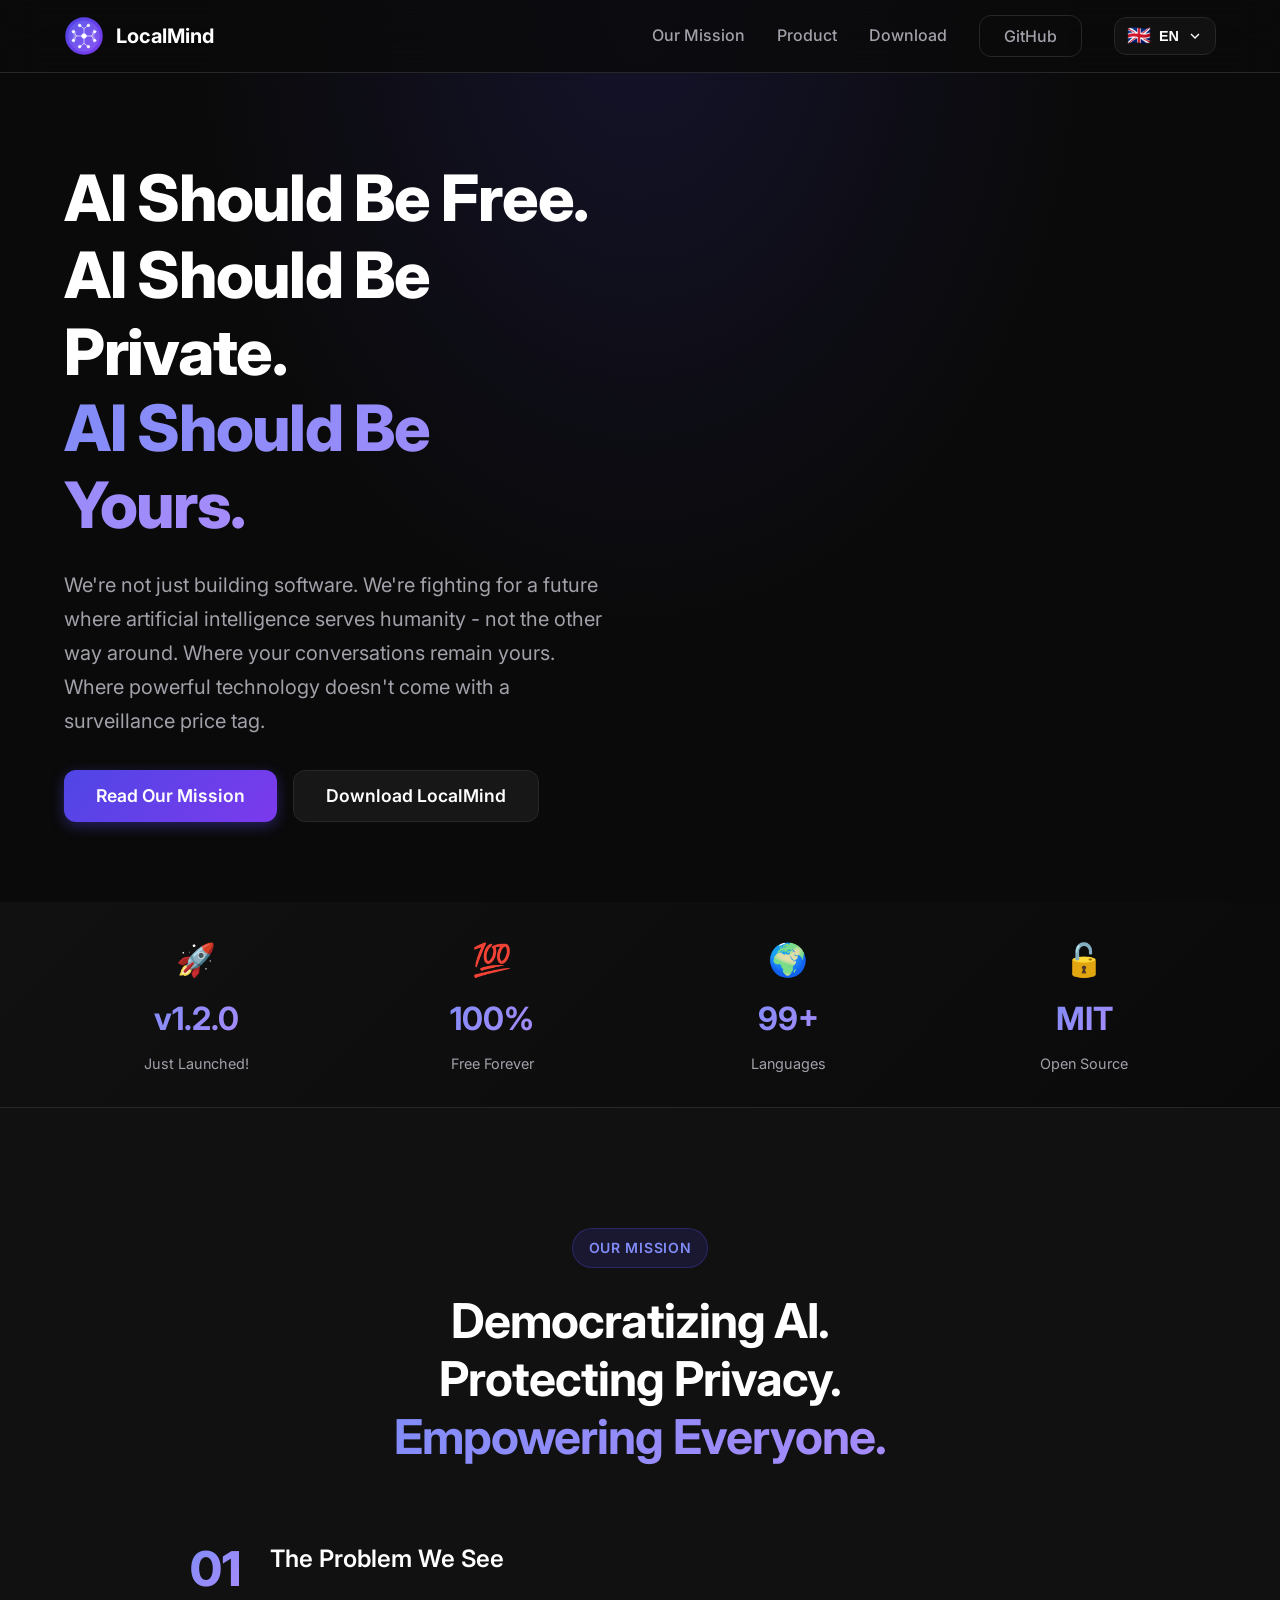
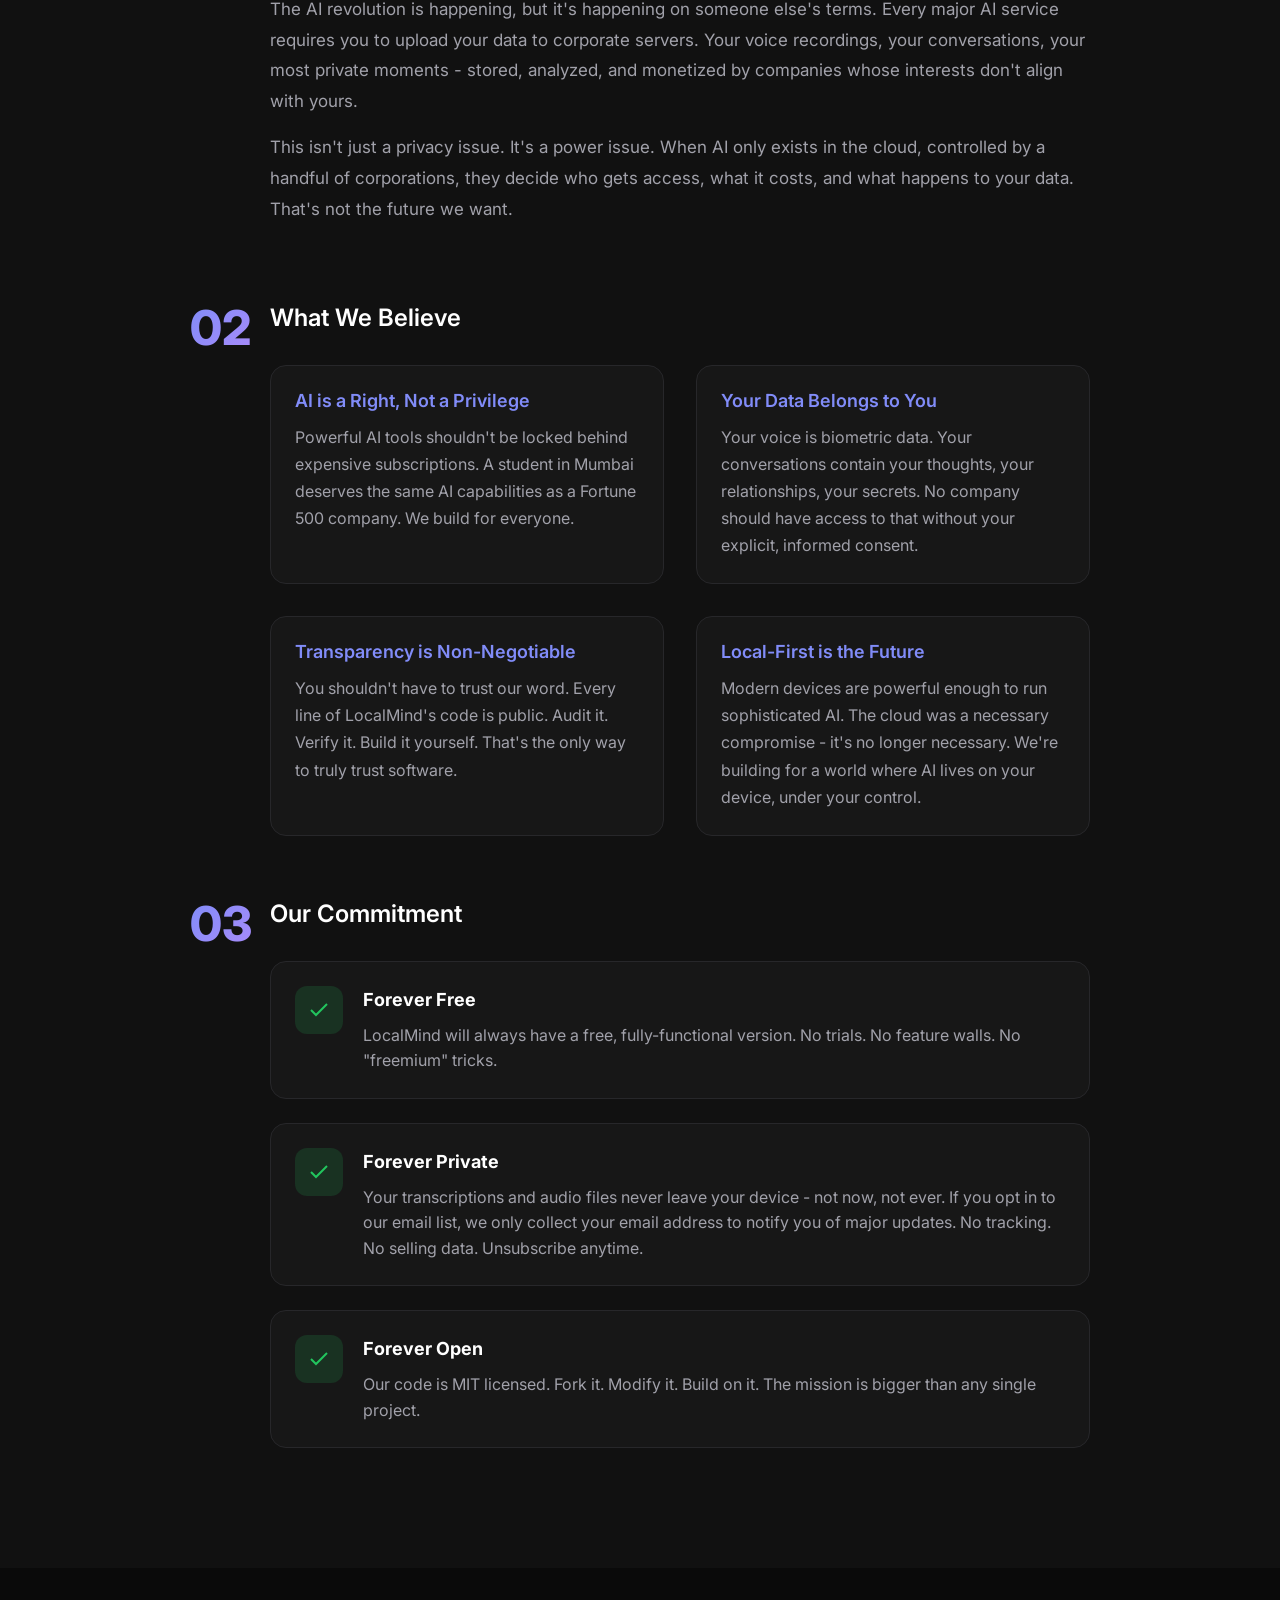
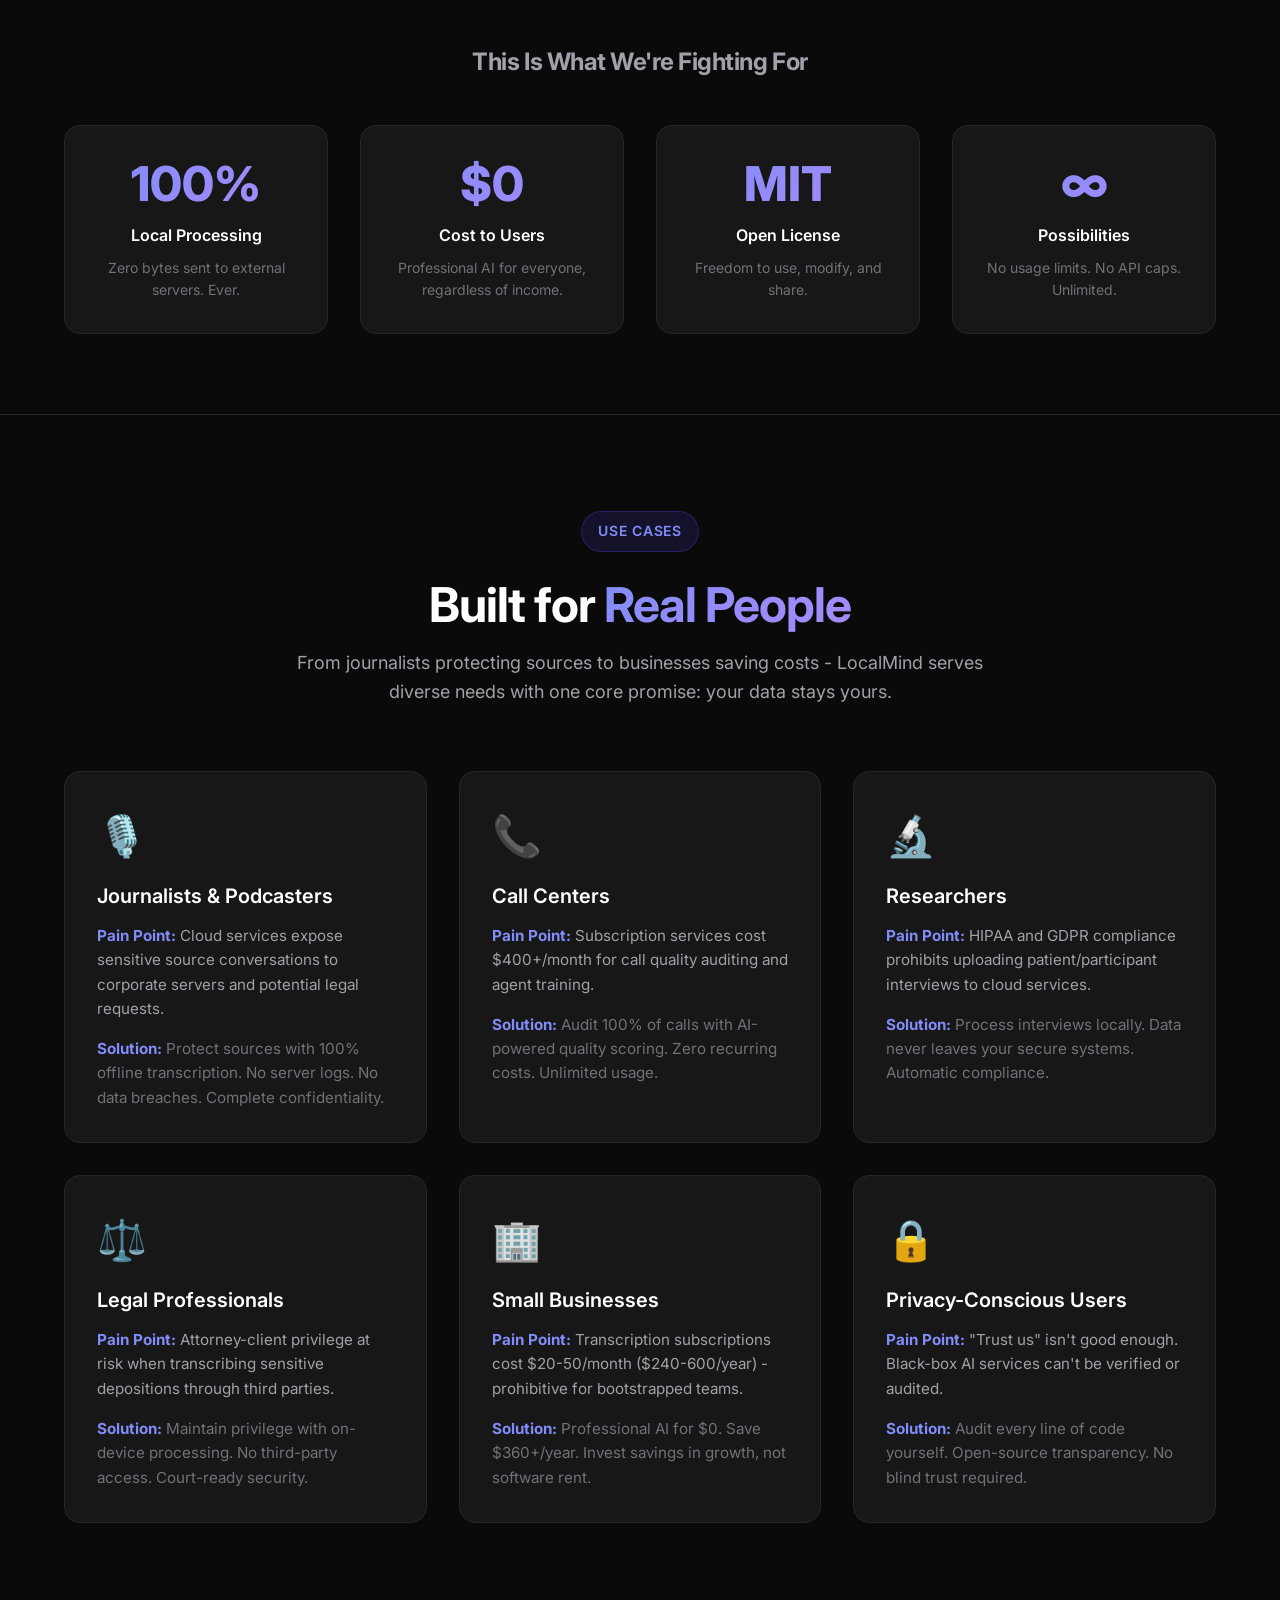
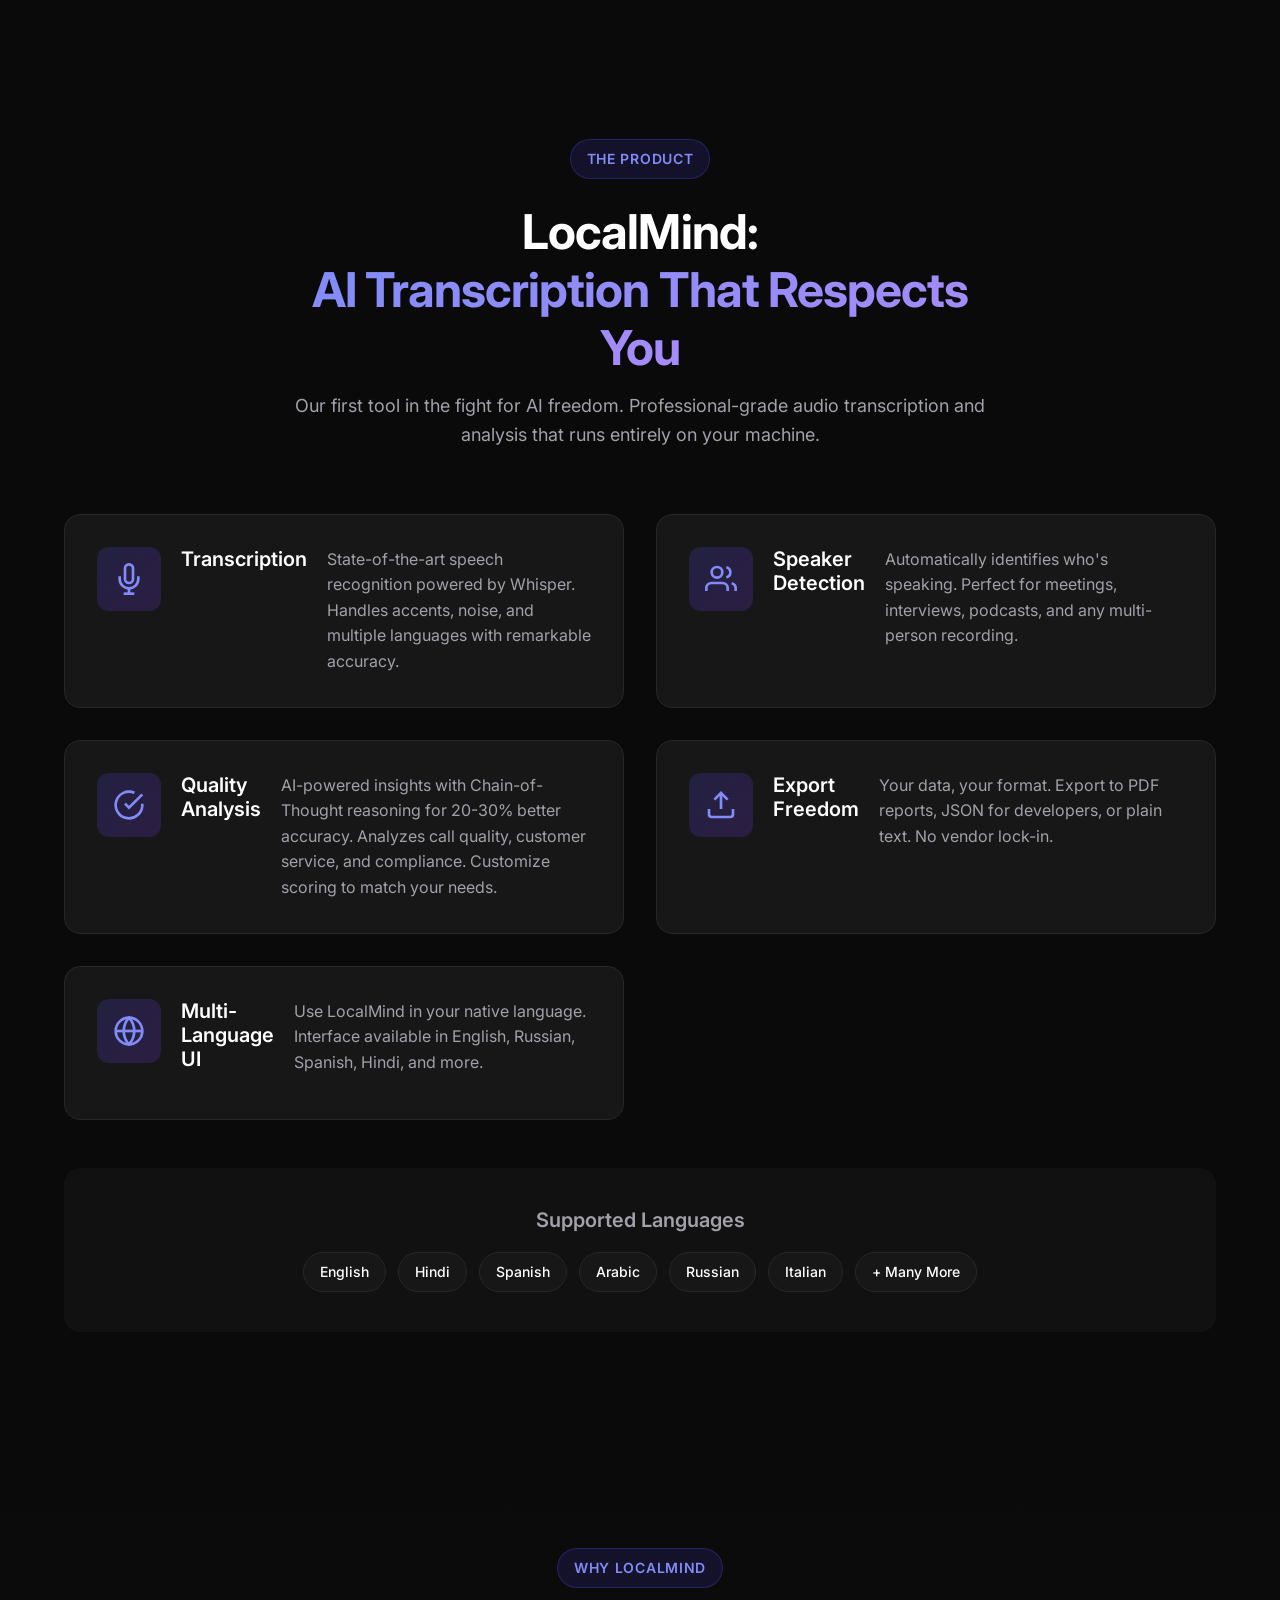
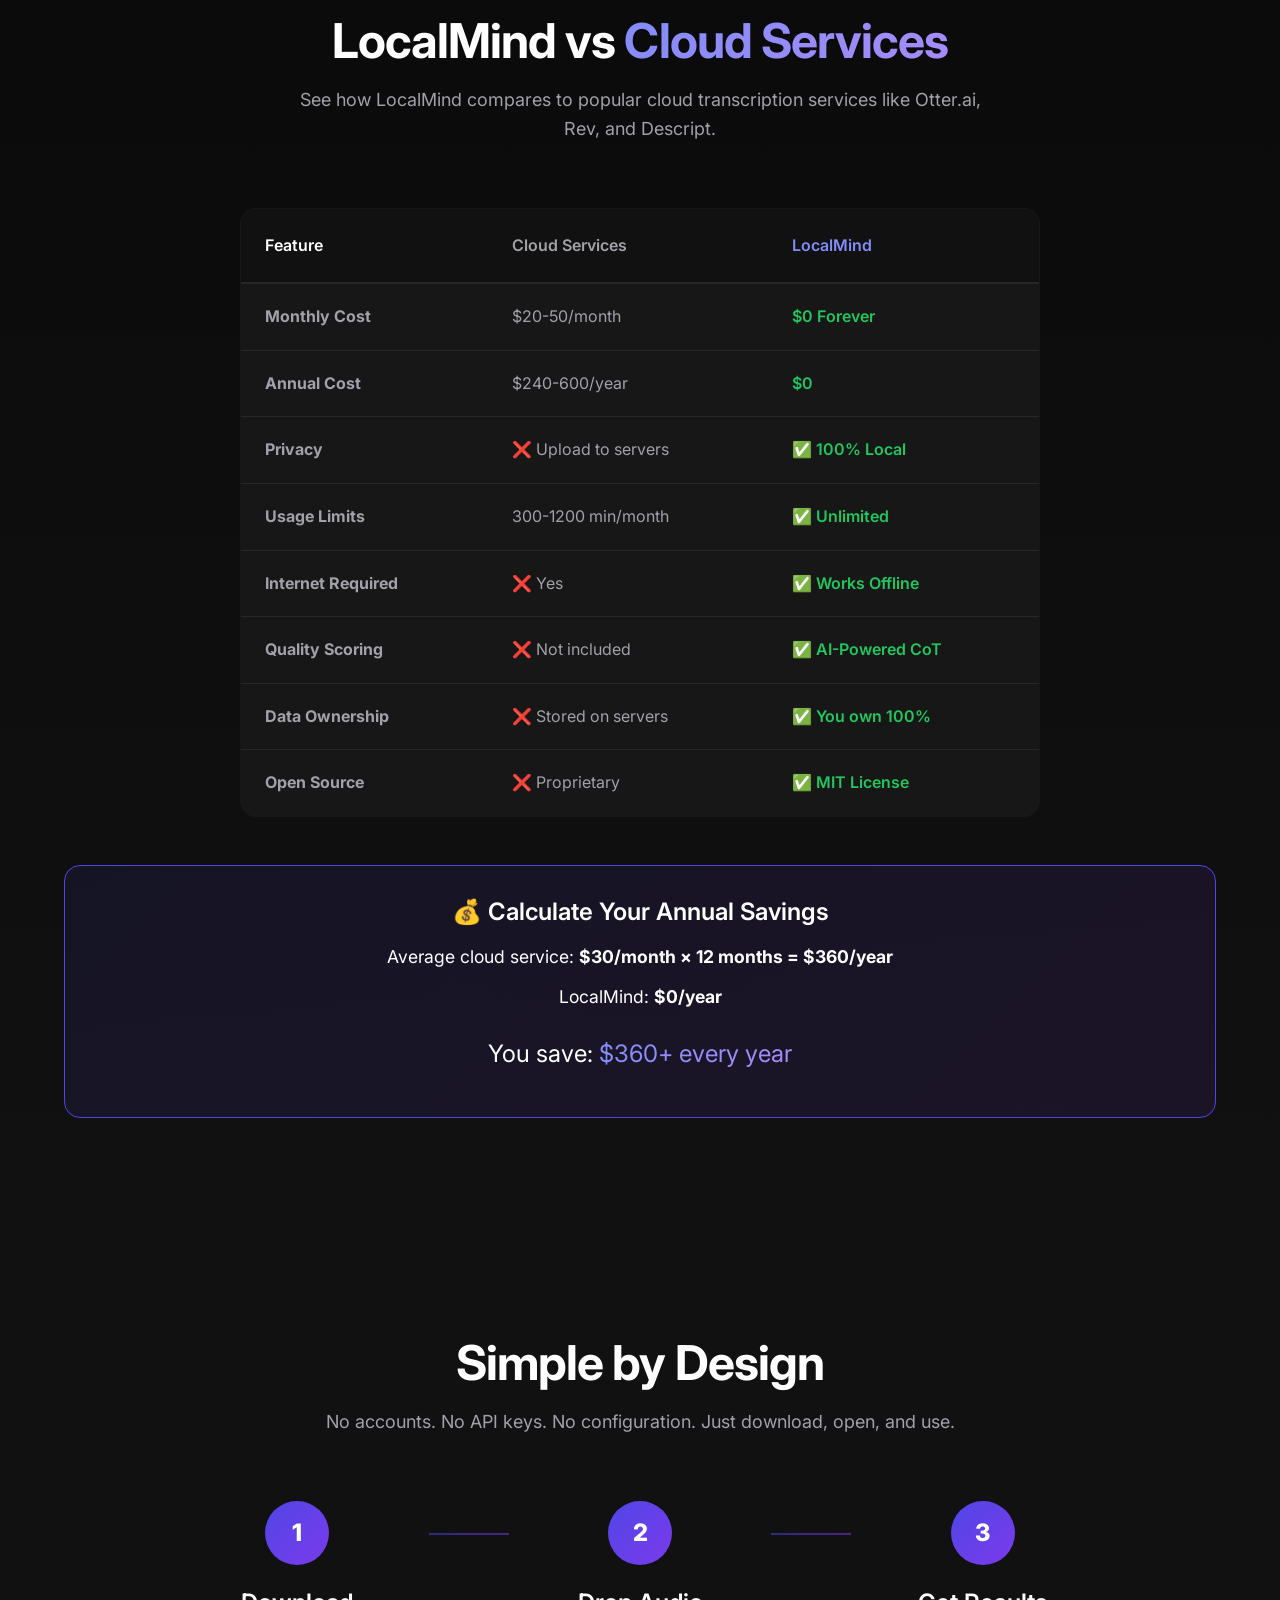
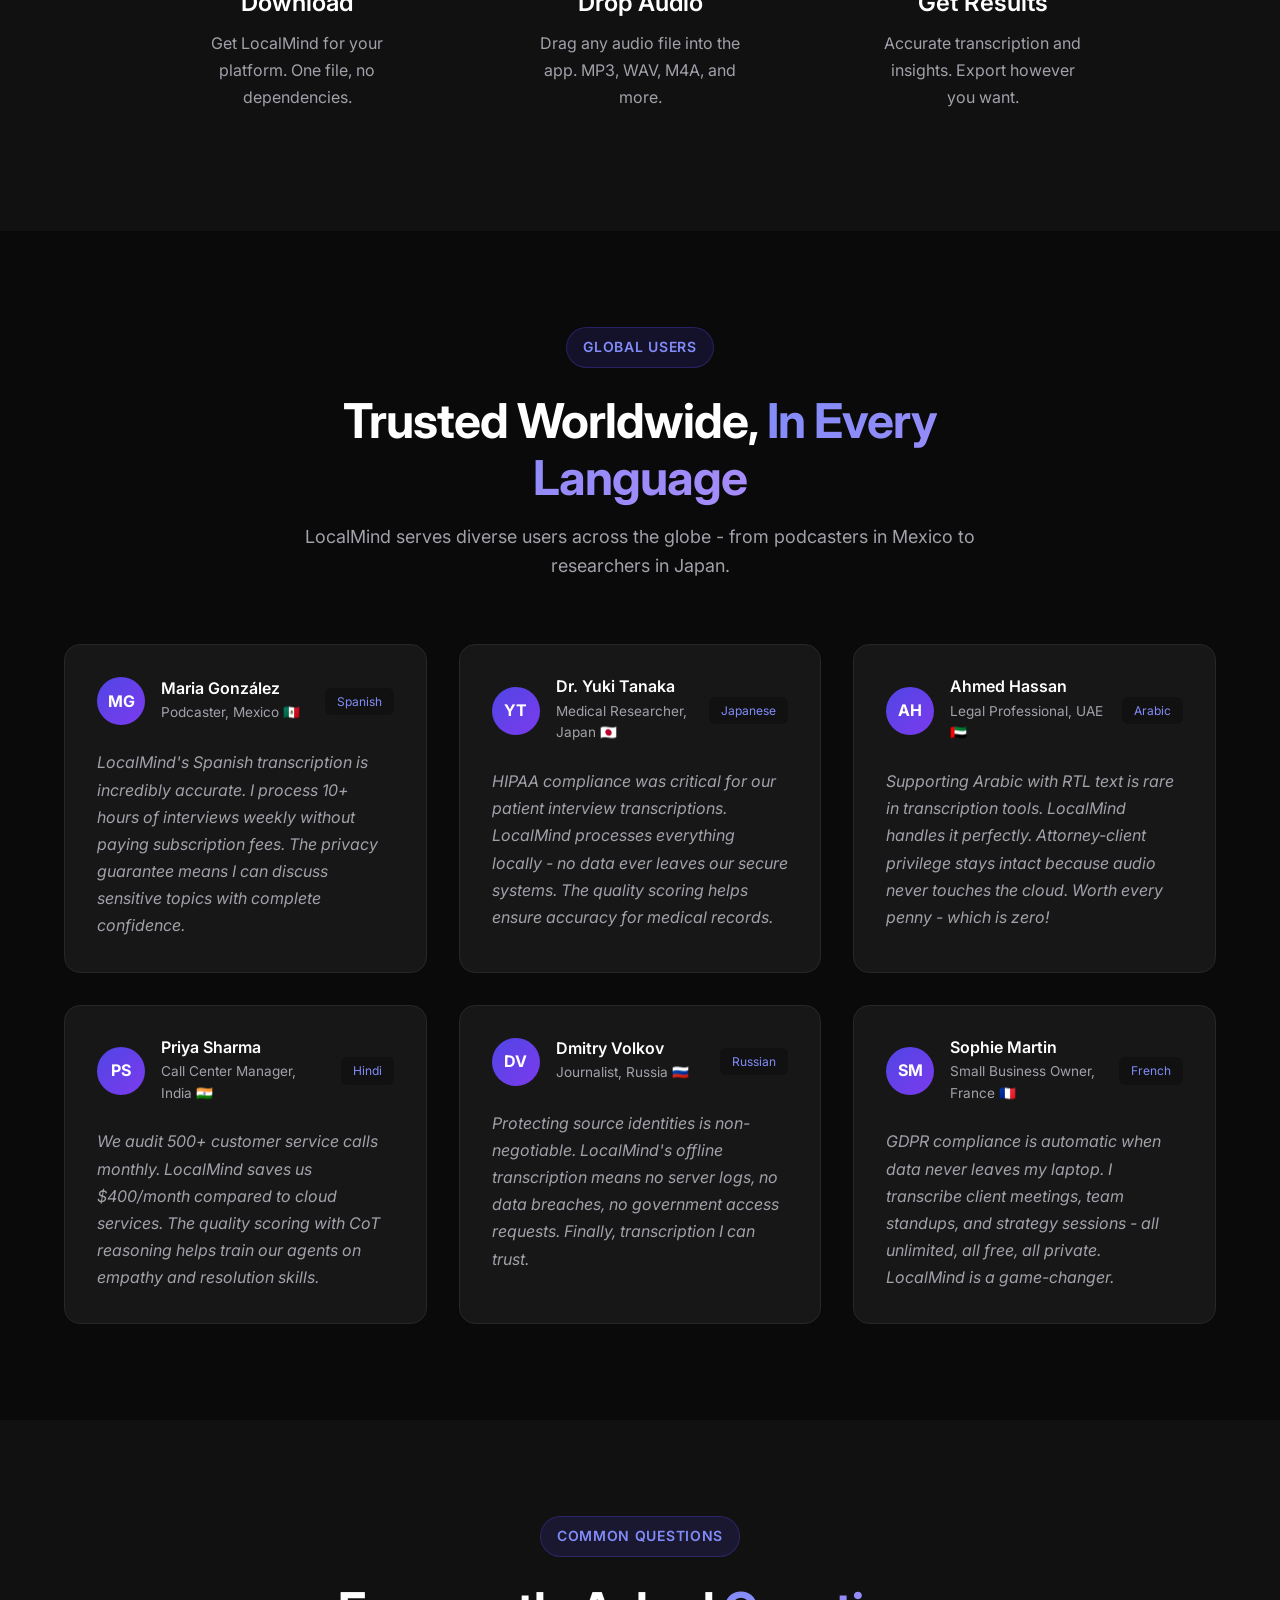
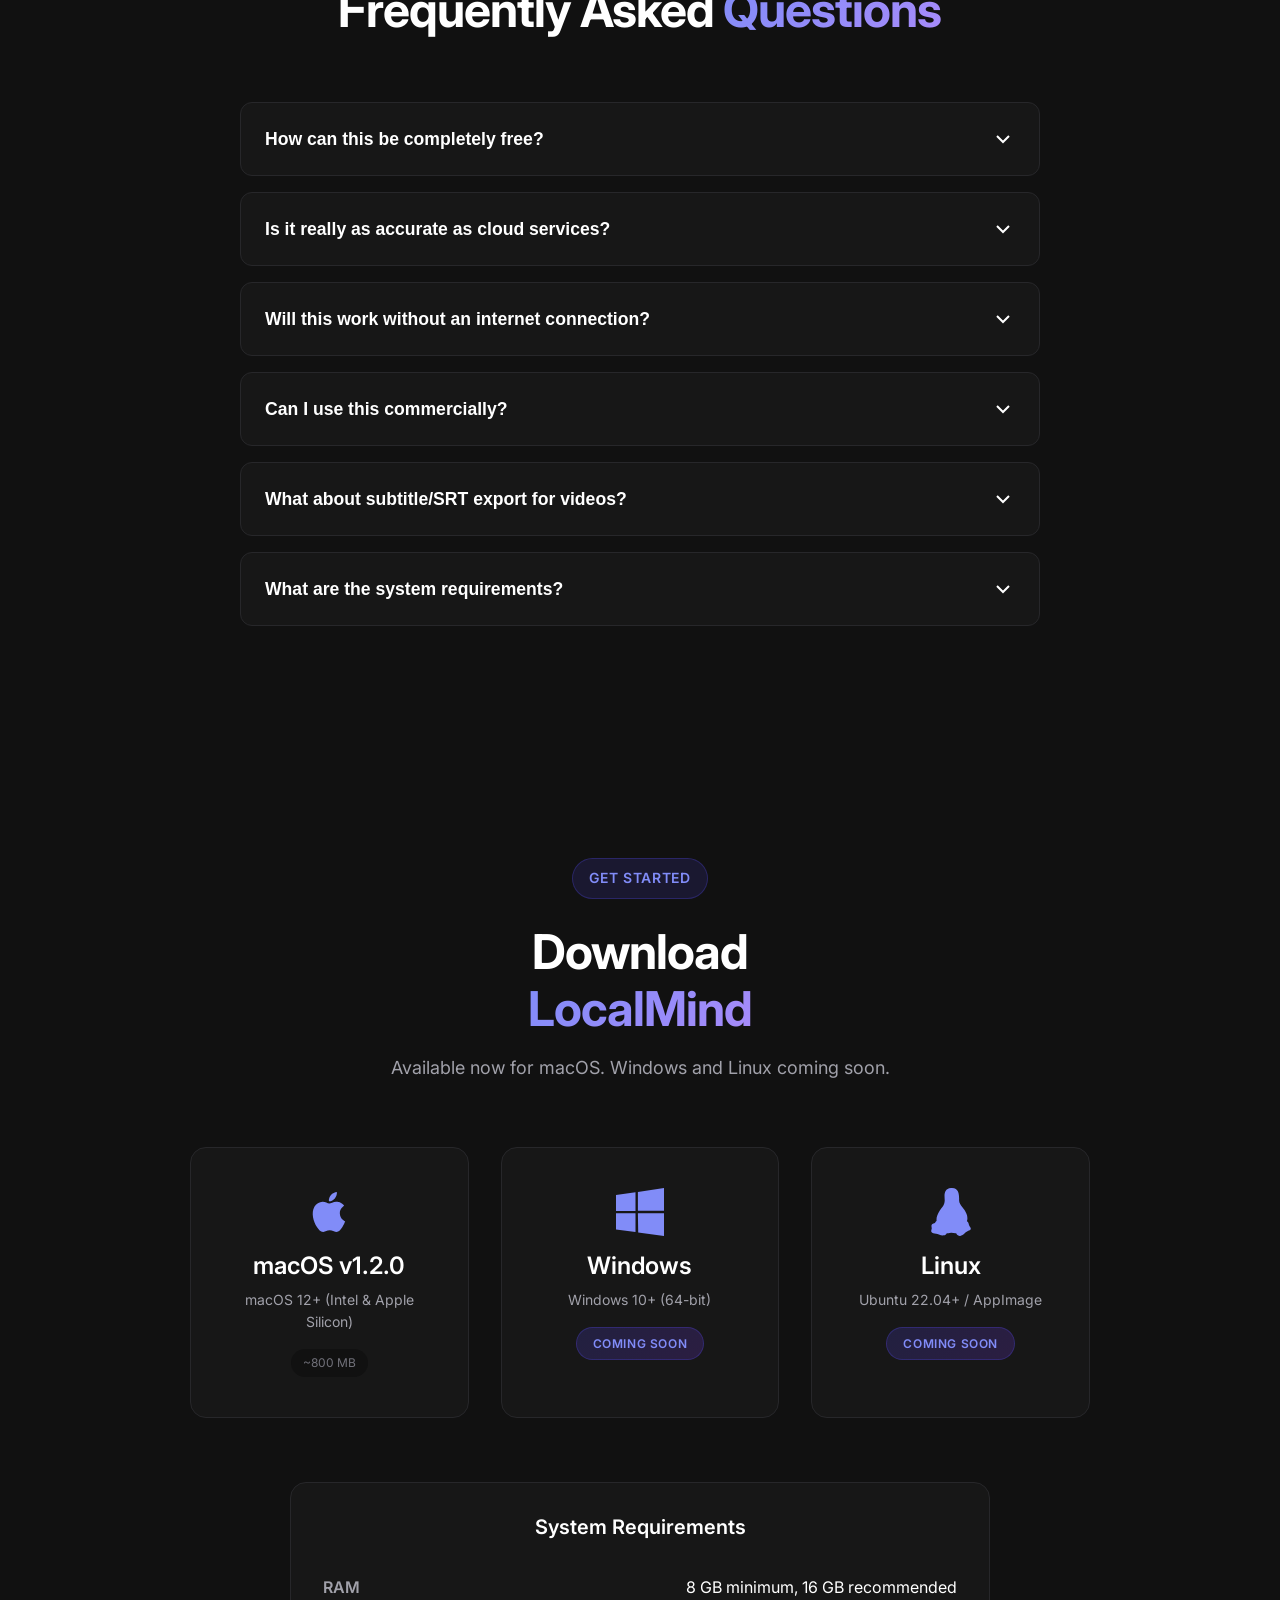
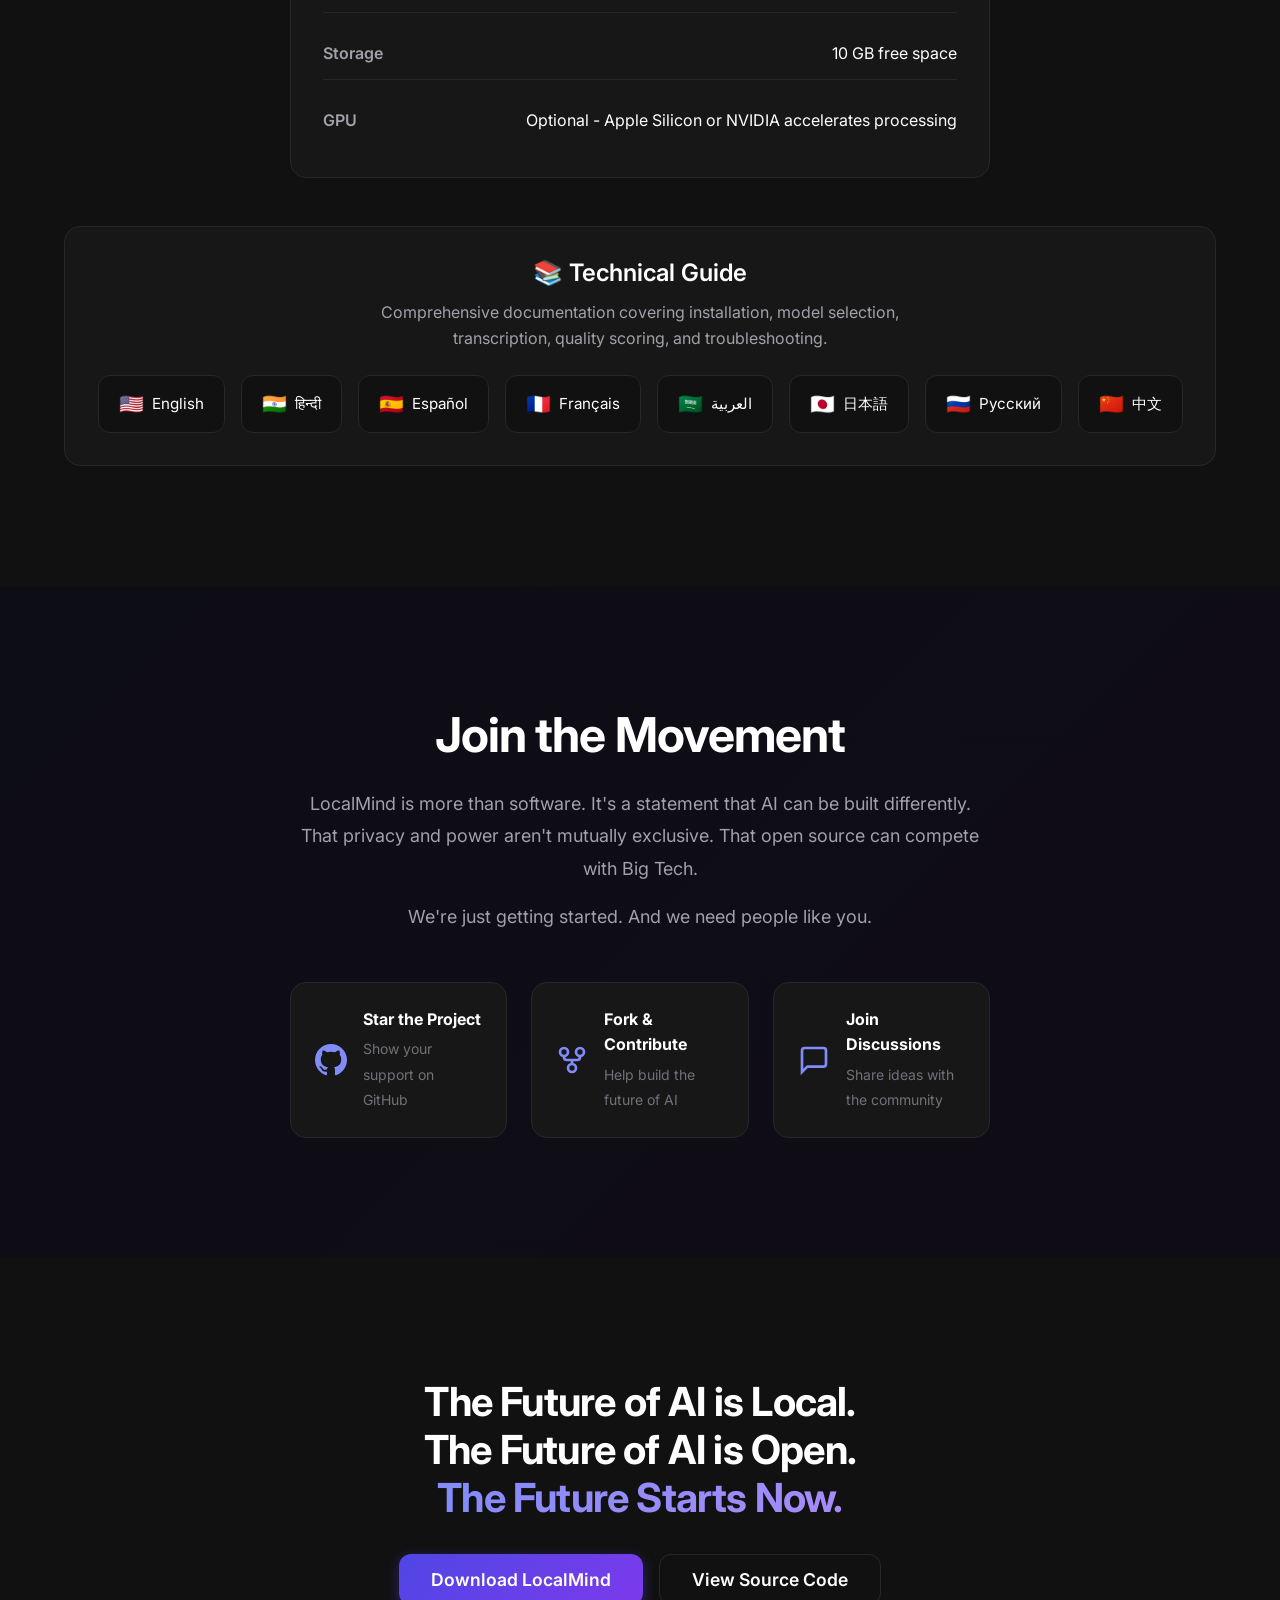
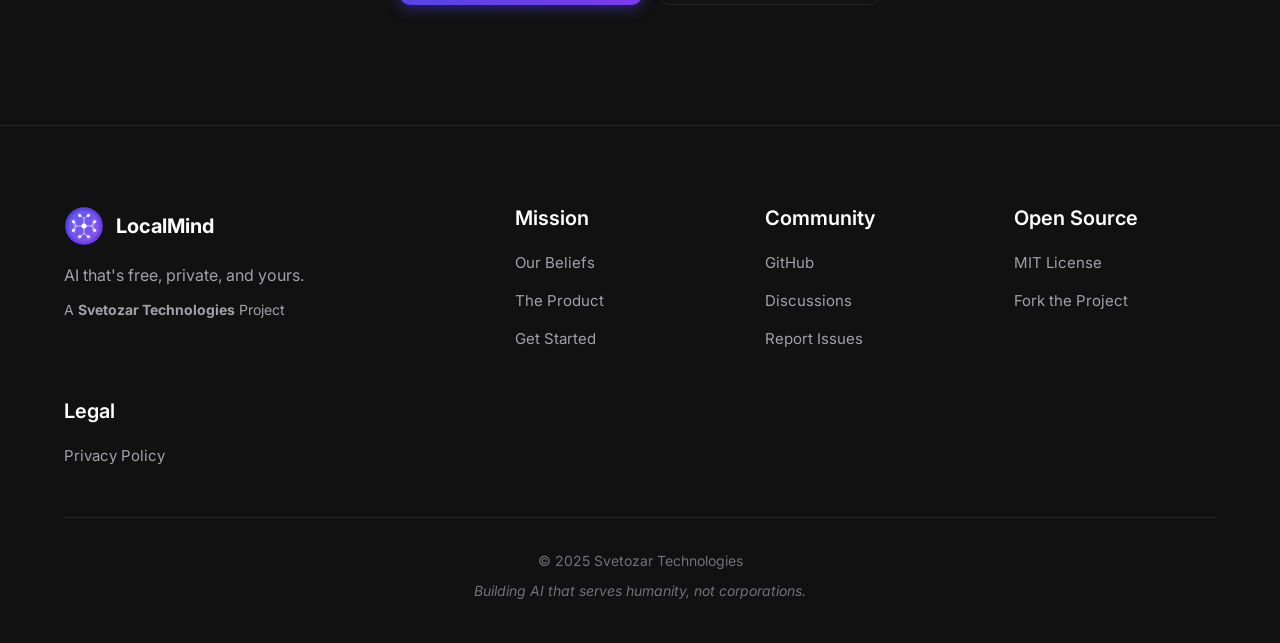
==== commit b9431be4: "feat: add technical guide download section and PDF documentation - Add documentation section with PD" ====
--- a/website/index.html
+++ b/website/index.html
@@ -659,6 +659,44 @@
                     </div>
                 </div>
             </div>
+            <div class="documentation-section">
+                <h4 data-i18n="docs.heading">📚 Technical Guide</h4>
+                <p data-i18n="docs.description">Comprehensive documentation covering installation, model selection, transcription, quality scoring, and troubleshooting.</p>
+                <div class="docs-grid">
+                    <a href="https://github.com/KaivalyaDeepTeam/LocalMind/releases/download/v1.2.0/LocalMind_Technical_Guide_EN.pdf" class="doc-link" target="_blank">
+                        <span class="doc-flag">🇺🇸</span>
+                        <span>English</span>
+                    </a>
+                    <a href="https://github.com/KaivalyaDeepTeam/LocalMind/releases/download/v1.2.0/LocalMind_Technical_Guide_HI.pdf" class="doc-link" target="_blank">
+                        <span class="doc-flag">🇮🇳</span>
+                        <span>हिन्दी</span>
+                    </a>
+                    <a href="https://github.com/KaivalyaDeepTeam/LocalMind/releases/download/v1.2.0/LocalMind_Technical_Guide_ES.pdf" class="doc-link" target="_blank">
+                        <span class="doc-flag">🇪🇸</span>
+                        <span>Español</span>
+                    </a>
+                    <a href="https://github.com/KaivalyaDeepTeam/LocalMind/releases/download/v1.2.0/LocalMind_Technical_Guide_FR.pdf" class="doc-link" target="_blank">
+                        <span class="doc-flag">🇫🇷</span>
+                        <span>Français</span>
+                    </a>
+                    <a href="https://github.com/KaivalyaDeepTeam/LocalMind/releases/download/v1.2.0/LocalMind_Technical_Guide_AR.pdf" class="doc-link" target="_blank">
+                        <span class="doc-flag">🇸🇦</span>
+                        <span>العربية</span>
+                    </a>
+                    <a href="https://github.com/KaivalyaDeepTeam/LocalMind/releases/download/v1.2.0/LocalMind_Technical_Guide_JA.pdf" class="doc-link" target="_blank">
+                        <span class="doc-flag">🇯🇵</span>
+                        <span>日本語</span>
+                    </a>
+                    <a href="https://github.com/KaivalyaDeepTeam/LocalMind/releases/download/v1.2.0/LocalMind_Technical_Guide_RU.pdf" class="doc-link" target="_blank">
+                        <span class="doc-flag">🇷🇺</span>
+                        <span>Русский</span>
+                    </a>
+                    <a href="https://github.com/KaivalyaDeepTeam/LocalMind/releases/download/v1.2.0/LocalMind_Technical_Guide_ZH.pdf" class="doc-link" target="_blank">
+                        <span class="doc-flag">🇨🇳</span>
+                        <span>中文</span>
+                    </a>
+                </div>
+            </div>
         </div>
     </section>
 
@@ -728,11 +766,11 @@
                         <img src="assets/logo.svg" alt="LocalMind" width="40" height="40">
                         <span>LocalMind</span>
                     </a>
-                    <p class="footer-mission">AI that's free, private, and yours.</p>
-                    <p class="company">A <strong>Svetozar Technologies</strong> Project</p>
+                    <p class="footer-mission" data-i18n="footer.tagline">AI that's free, private, and yours.</p>
+                    <p class="company" data-i18n="footer.company">A <strong>Svetozar Technologies</strong> Project</p>
                 </div>
                 <div class="footer-links">
-                    <h4>Mission</h4>
+                    <h4 data-i18n="footer.mission_title">Mission</h4>
                     <ul>
                         <li><a href="#mission">Our Beliefs</a></li>
                         <li><a href="#product">The Product</a></li>
@@ -740,7 +778,7 @@
                     </ul>
                 </div>
                 <div class="footer-links">
-                    <h4>Community</h4>
+                    <h4 data-i18n="footer.community_title">Community</h4>
                     <ul>
                         <li><a href="https://github.com/KaivalyaDeepTeam/localmind" target="_blank">GitHub</a></li>
                         <li><a href="https://github.com/KaivalyaDeepTeam/localmind/discussions" target="_blank">Discussions</a></li>
@@ -755,15 +793,15 @@
                     </ul>
                 </div>
                 <div class="footer-links">
-                    <h4>Legal</h4>
+                    <h4 data-i18n="footer.legal_title">Legal</h4>
                     <ul>
                         <li><a href="privacy.html">Privacy Policy</a></li>
                     </ul>
                 </div>
             </div>
             <div class="footer-bottom">
-                <p>&copy; 2025 Svetozar Technologies</p>
-                <p class="footer-tagline">Building AI that serves humanity, not corporations.</p>
+                <p data-i18n="footer.copyright">&copy; 2025 Svetozar Technologies</p>
+                <p class="footer-tagline" data-i18n="footer.footer_tagline">Building AI that serves humanity, not corporations.</p>
             </div>
         </div>
     </footer>
@@ -783,7 +821,7 @@
                 <h2 data-i18n="modal.title">Your Download is Ready!</h2>
                 <p class="modal-subtitle" data-i18n="modal.subtitle">Get notified when we release new features like <strong>subtitle export (SRT)</strong>, Windows support, and quality improvements.</p>
 
-                <form id="emailCaptureForm" action="https://formspree.io/f/YOUR_FORM_ID" method="POST">
+                <form id="emailCaptureForm" action="https://formspree.io/f/mykkelwl" method="POST">
                     <div class="form-group">
                         <input
                             type="email"
--- a/website/css/style.css
+++ b/website/css/style.css
@@ -2380,3 +2380,72 @@
         right: 0;
     }
 }
+
+/* ================================================
+   Documentation Section
+   ================================================ */
+
+.documentation-section {
+    margin-top: 3rem;
+    padding: 2rem;
+    background: var(--color-bg-card);
+    border-radius: var(--radius-lg);
+    border: 1px solid var(--color-border);
+    text-align: center;
+}
+
+.documentation-section h4 {
+    font-size: 1.5rem;
+    margin-bottom: 0.75rem;
+    color: var(--color-text);
+}
+
+.documentation-section p {
+    color: var(--color-text-secondary);
+    margin-bottom: 1.5rem;
+    max-width: 600px;
+    margin-left: auto;
+    margin-right: auto;
+}
+
+.docs-grid {
+    display: flex;
+    flex-wrap: wrap;
+    justify-content: center;
+    gap: 1rem;
+}
+
+.doc-link {
+    display: flex;
+    align-items: center;
+    gap: 0.5rem;
+    padding: 0.75rem 1.25rem;
+    background: var(--color-bg-secondary);
+    border: 1px solid var(--color-border);
+    border-radius: var(--radius-md);
+    color: var(--color-text);
+    text-decoration: none;
+    font-size: 0.95rem;
+    transition: all var(--transition-fast);
+}
+
+.doc-link:hover {
+    background: var(--color-bg-card-hover);
+    border-color: var(--color-primary);
+    transform: translateY(-2px);
+}
+
+.doc-flag {
+    font-size: 1.25rem;
+}
+
+@media (max-width: 768px) {
+    .docs-grid {
+        gap: 0.75rem;
+    }
+
+    .doc-link {
+        padding: 0.6rem 1rem;
+        font-size: 0.85rem;
+    }
+}
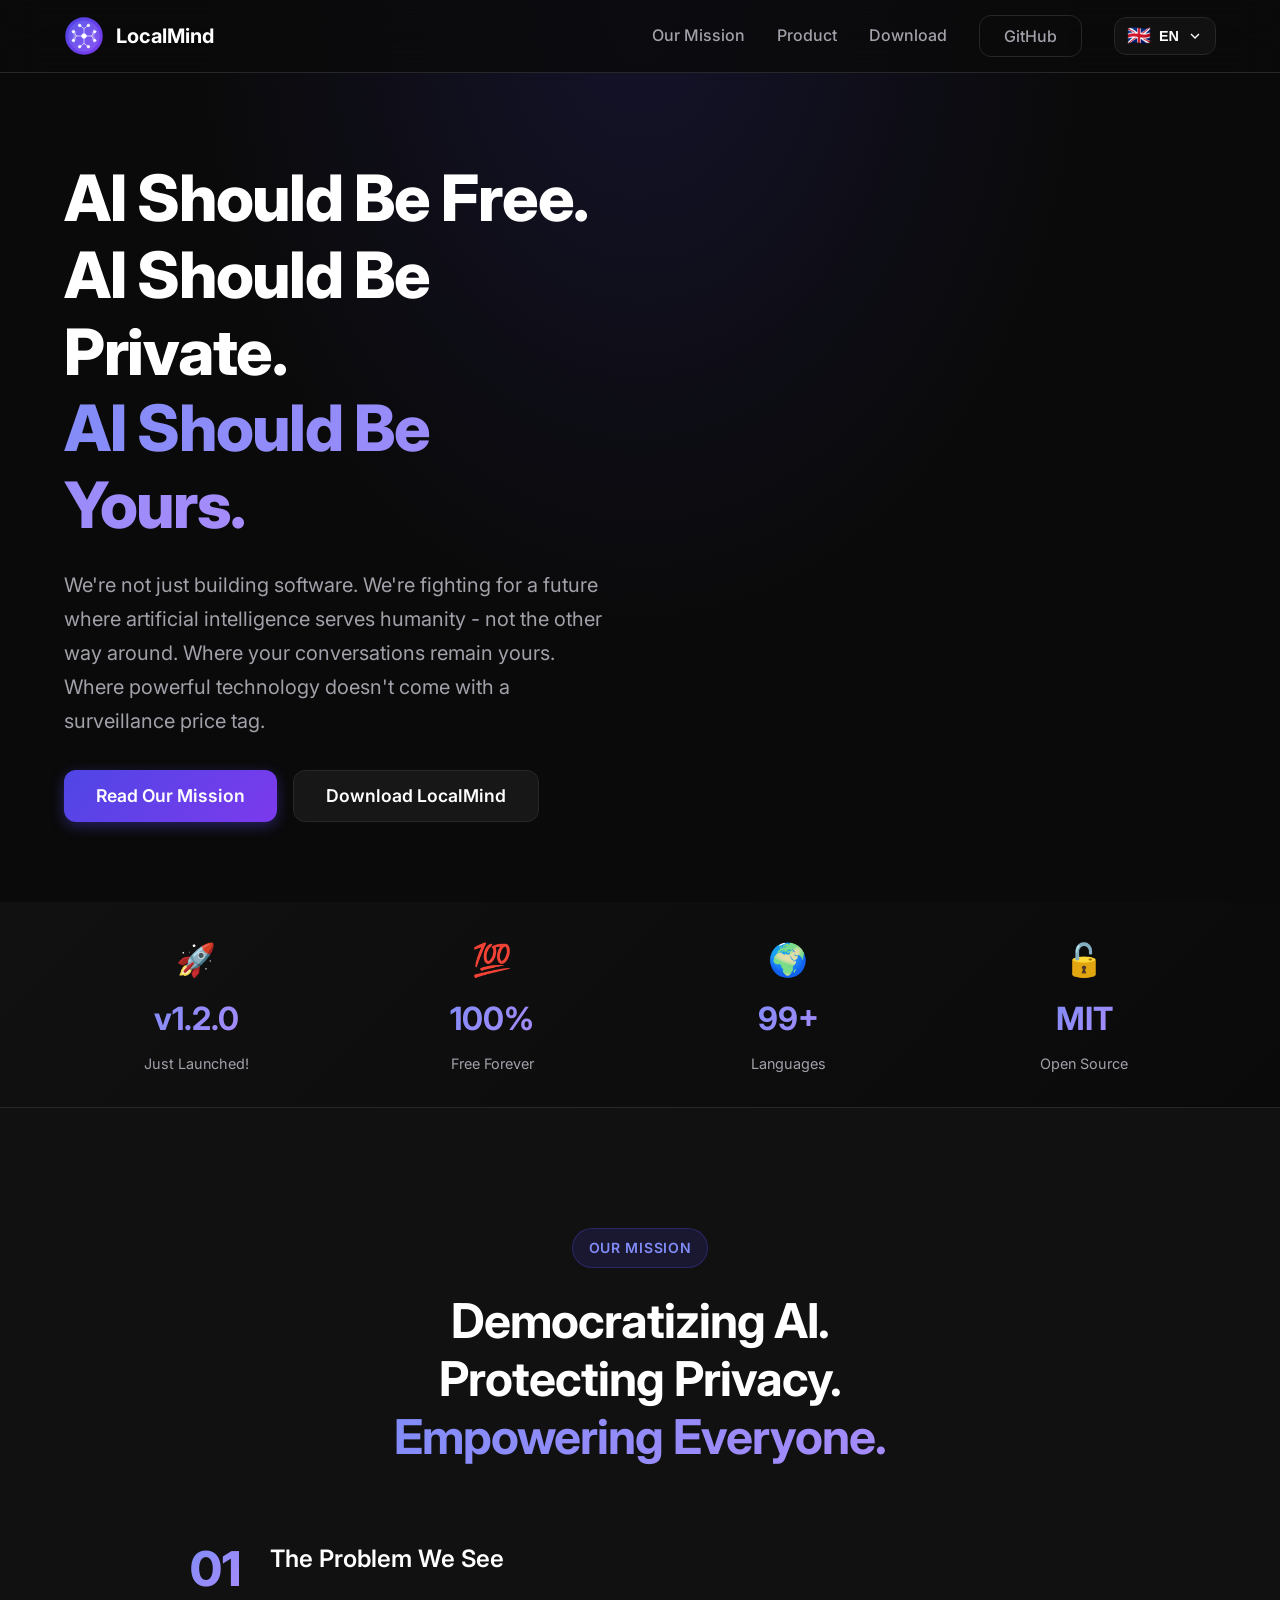
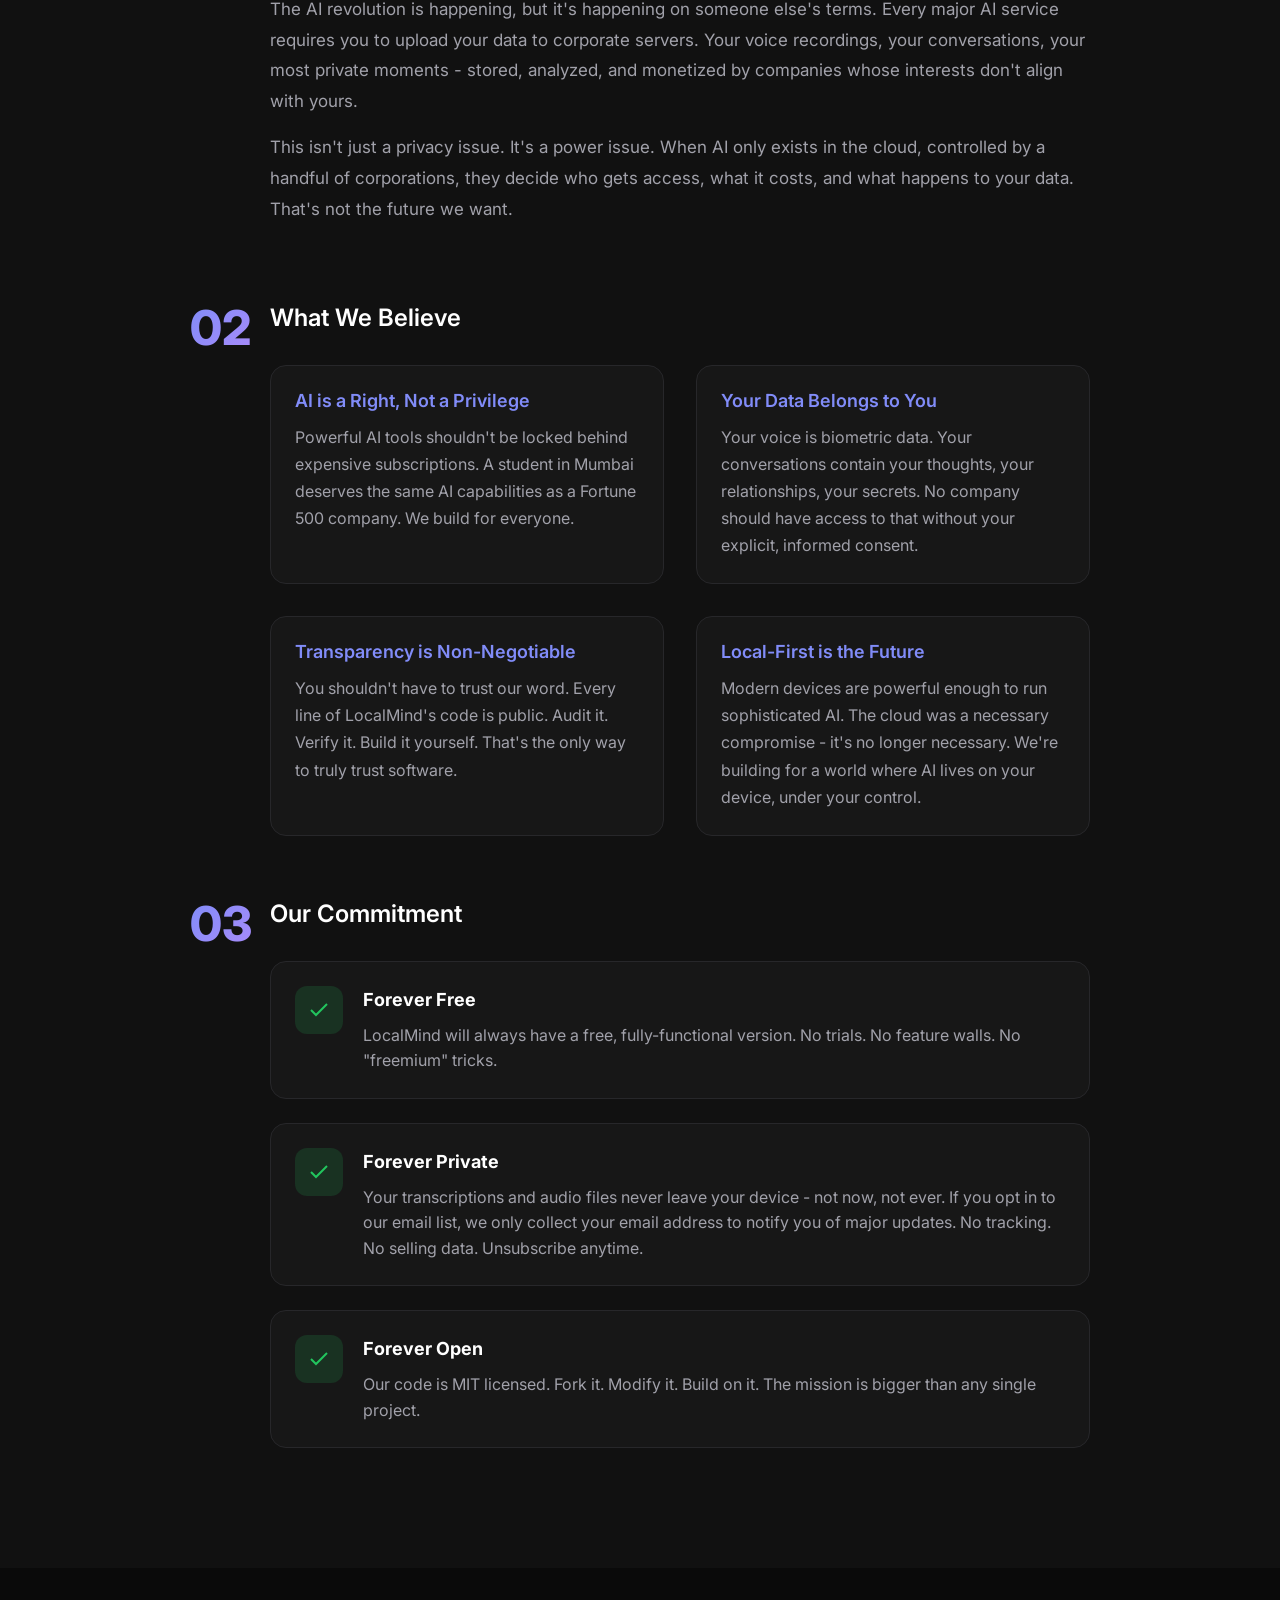
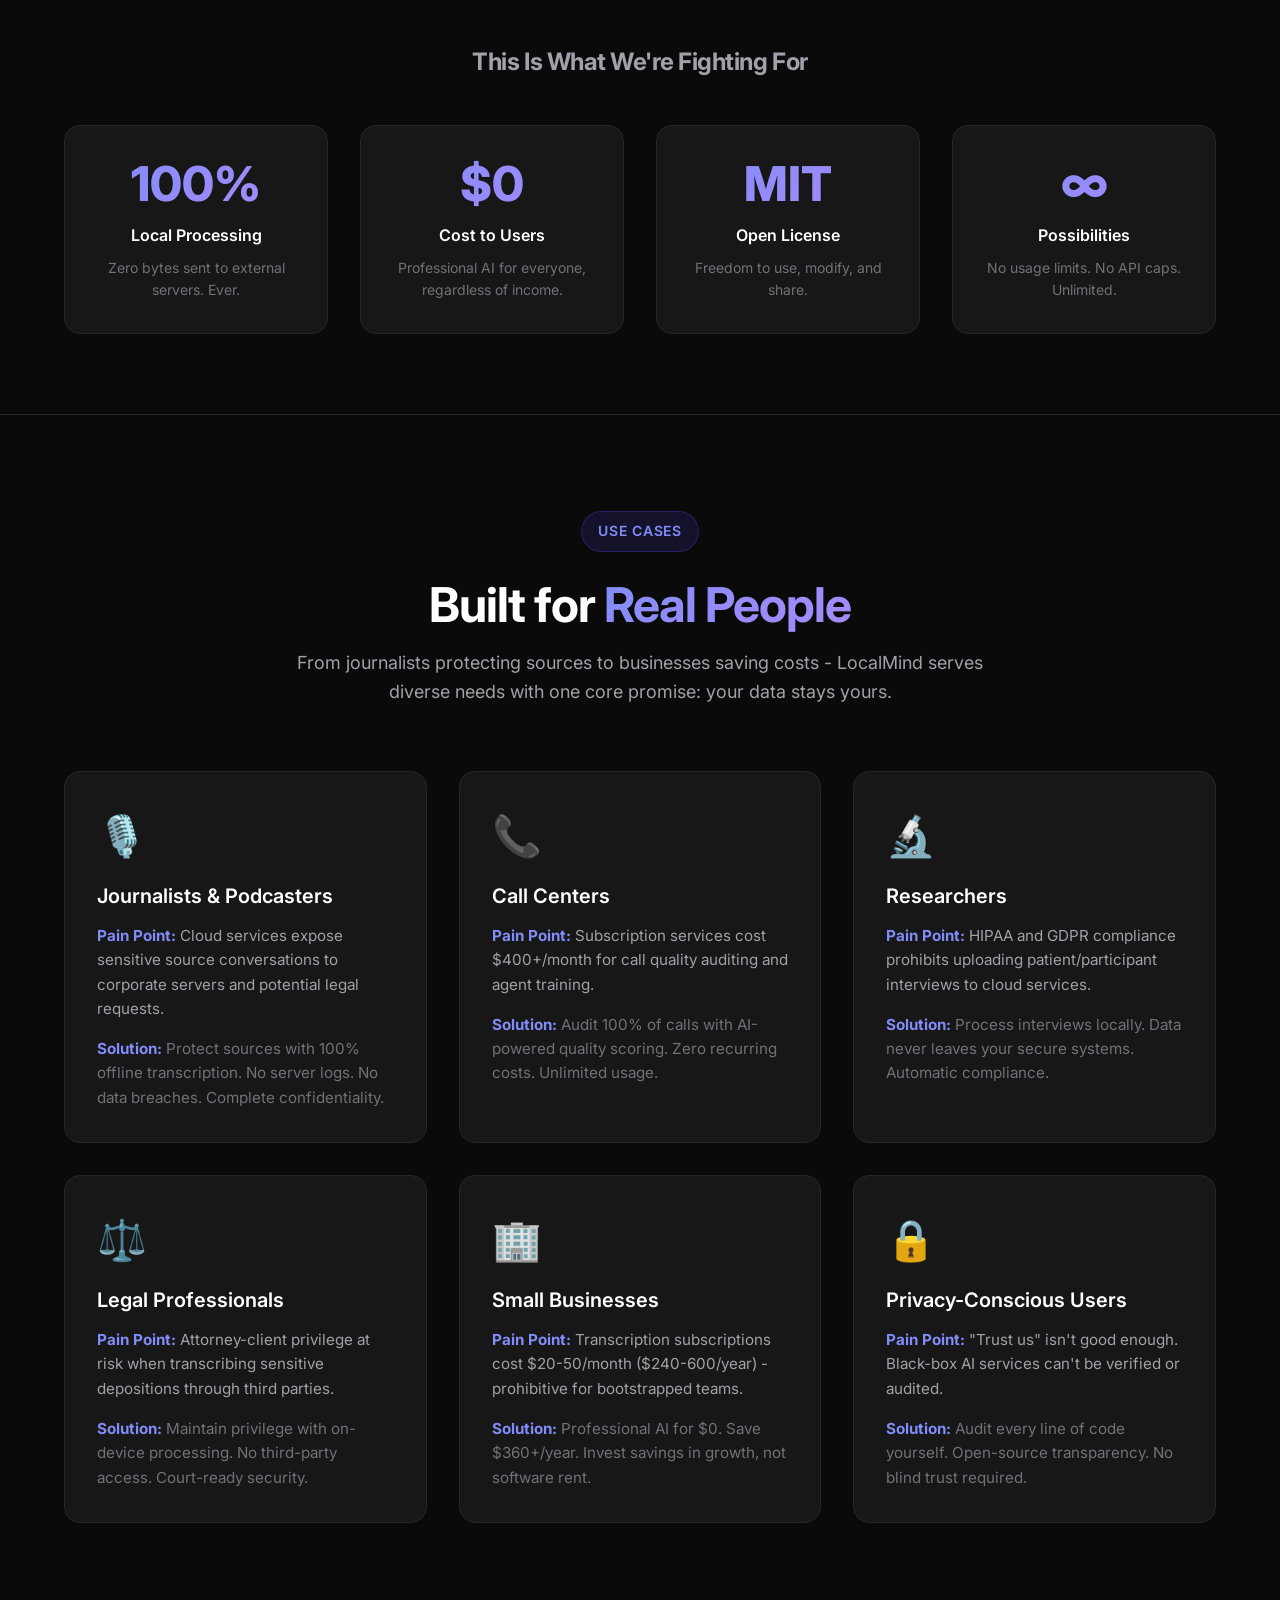
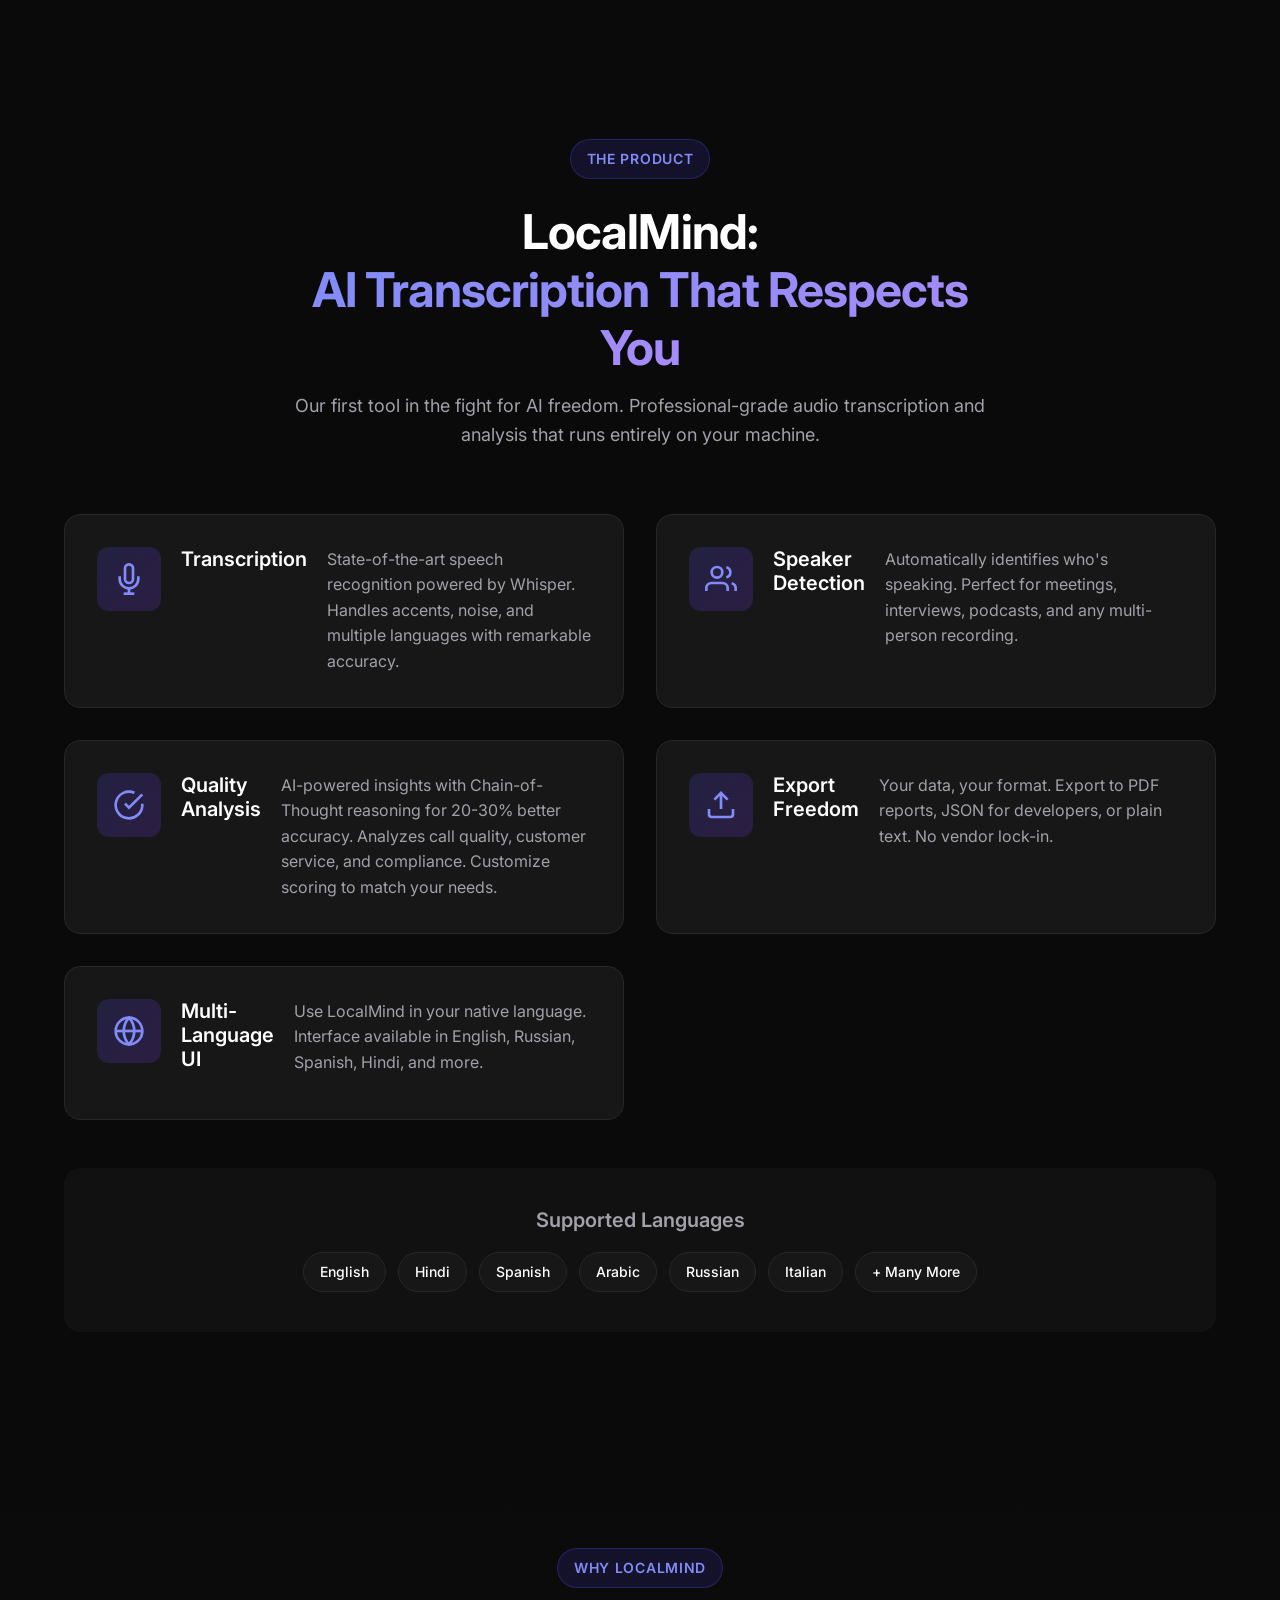
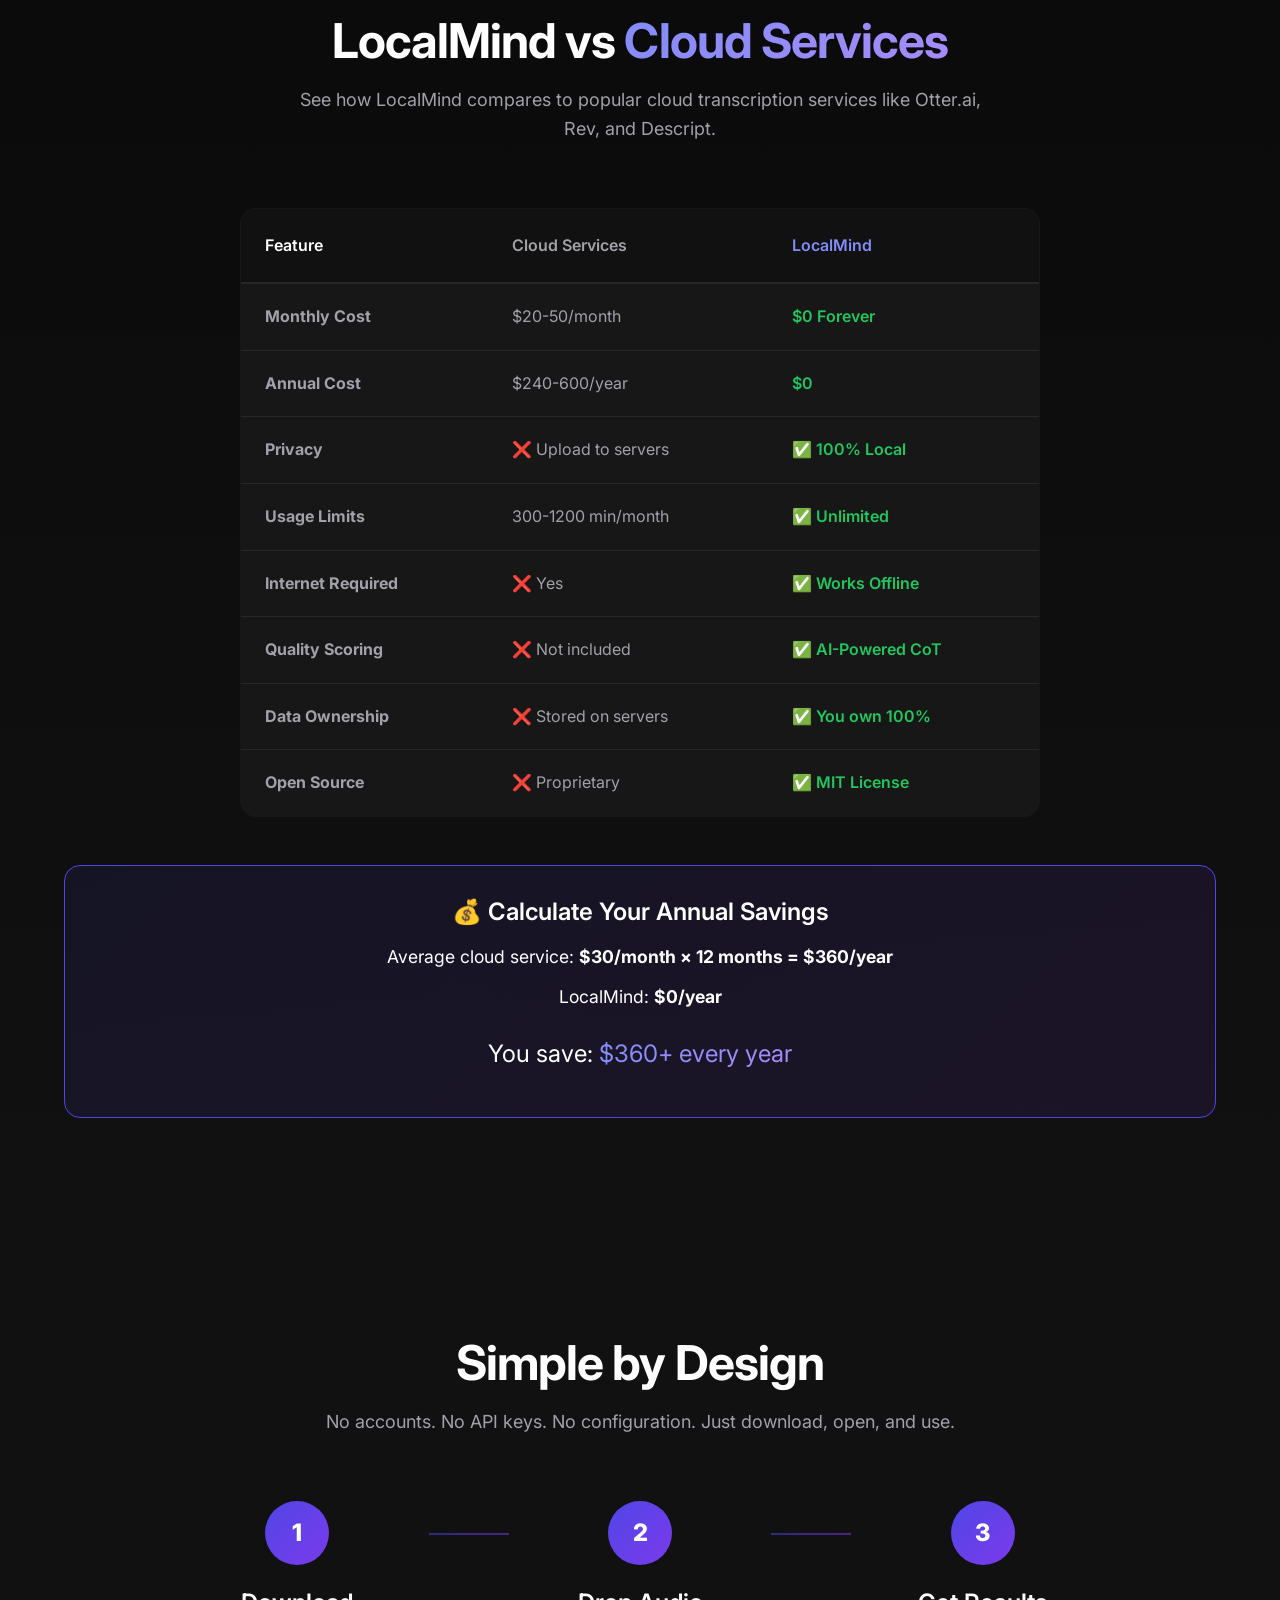
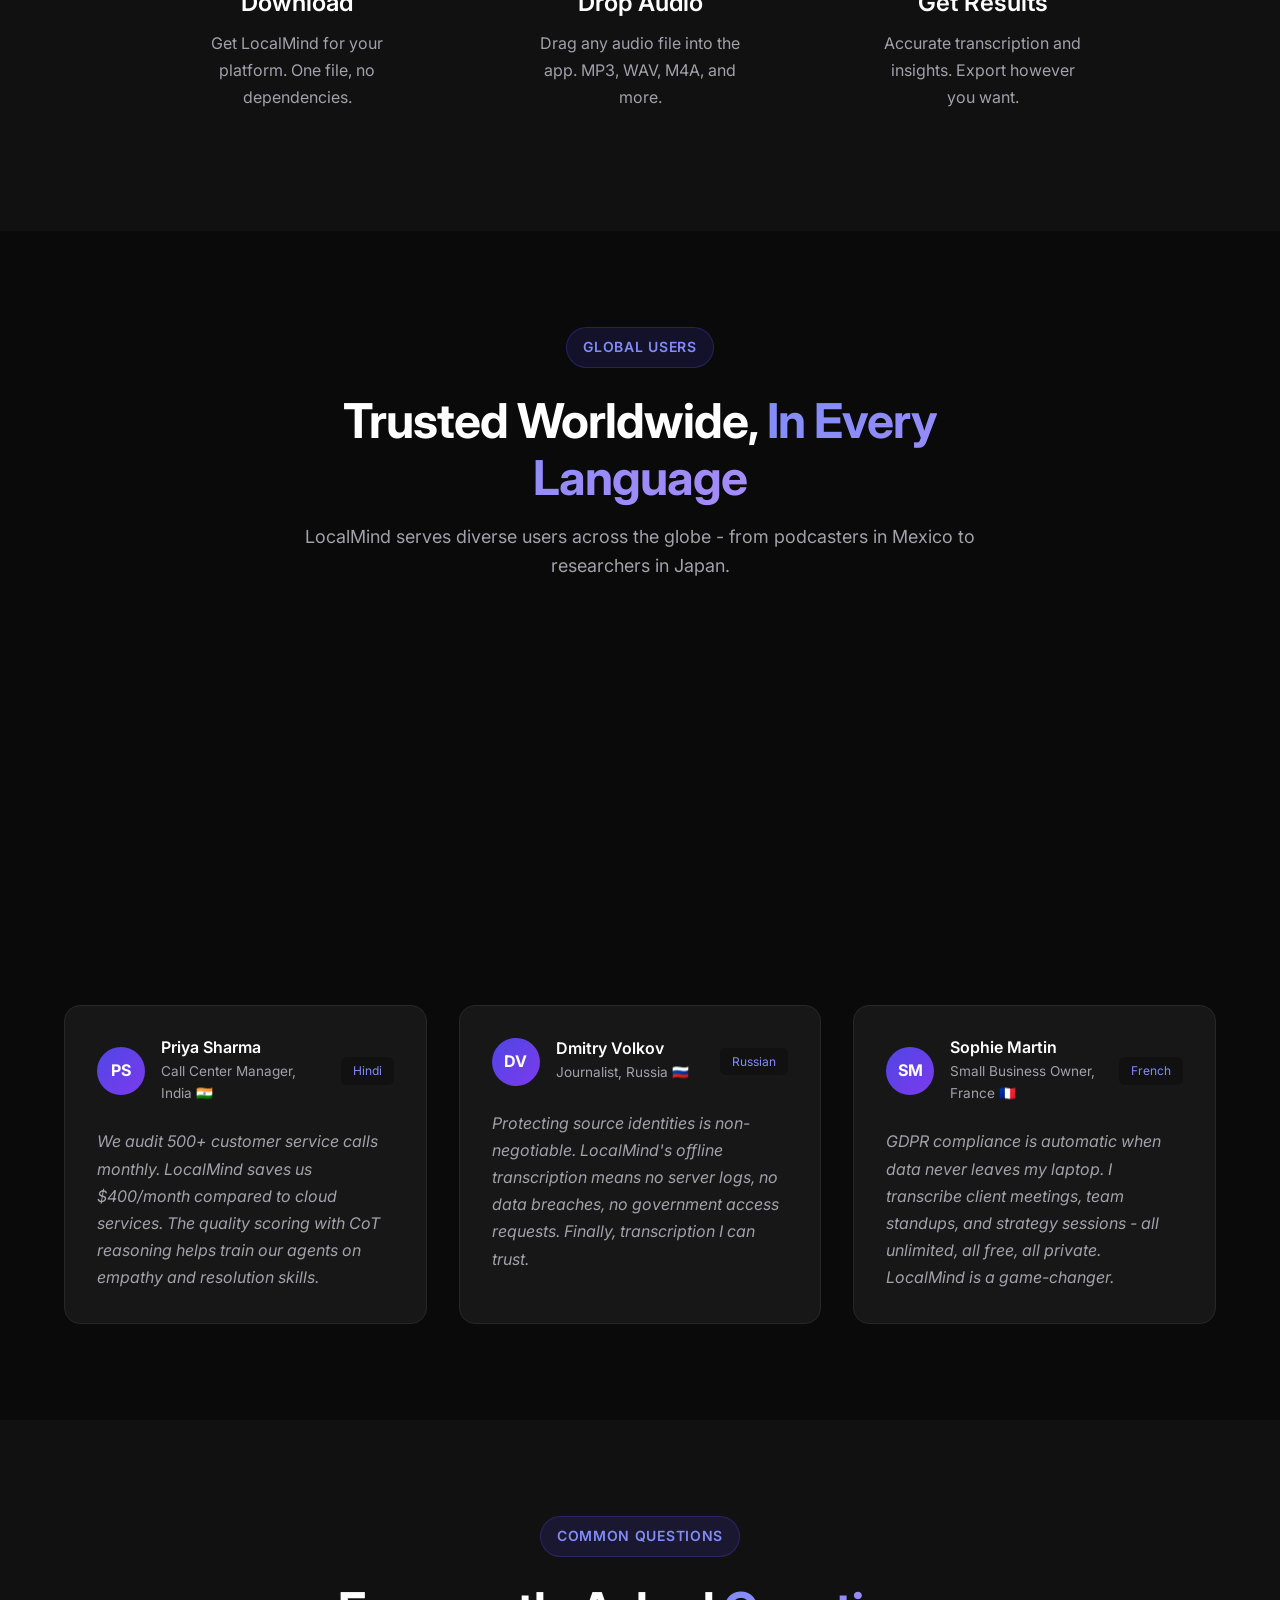
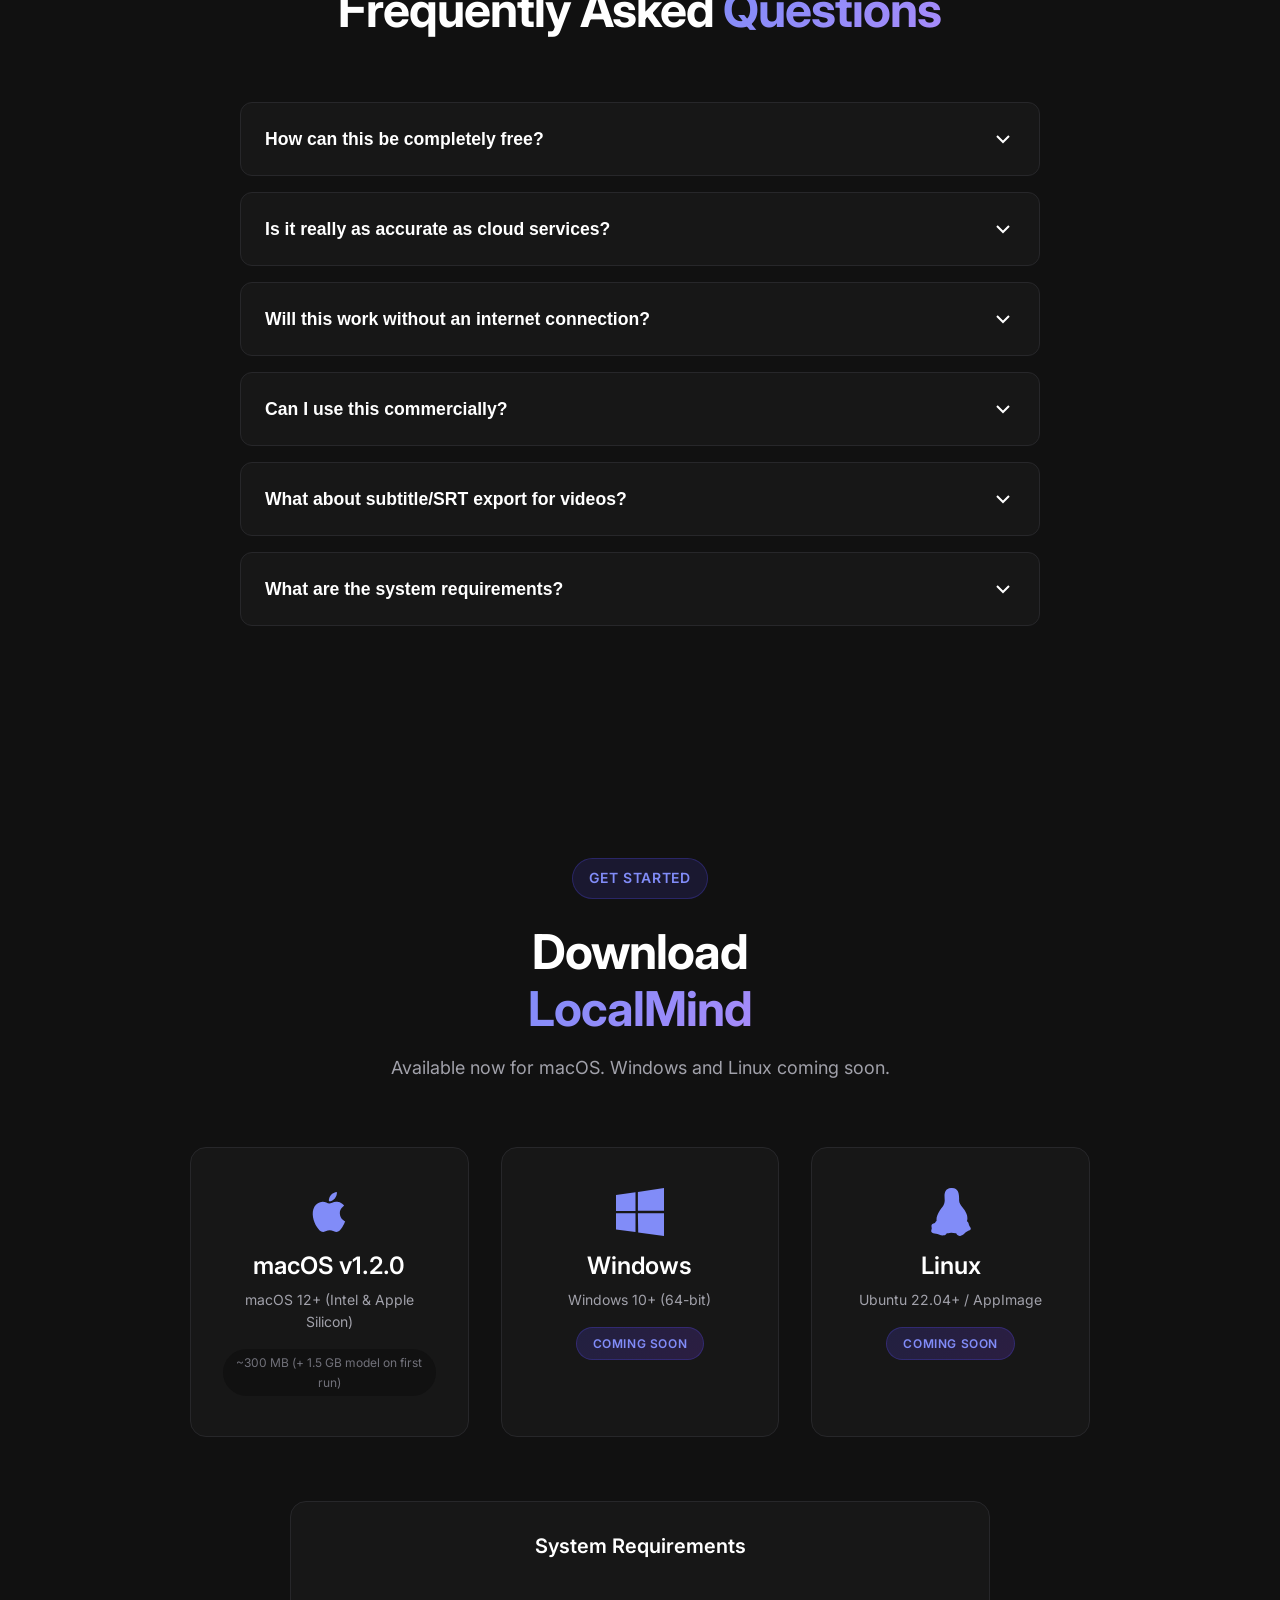
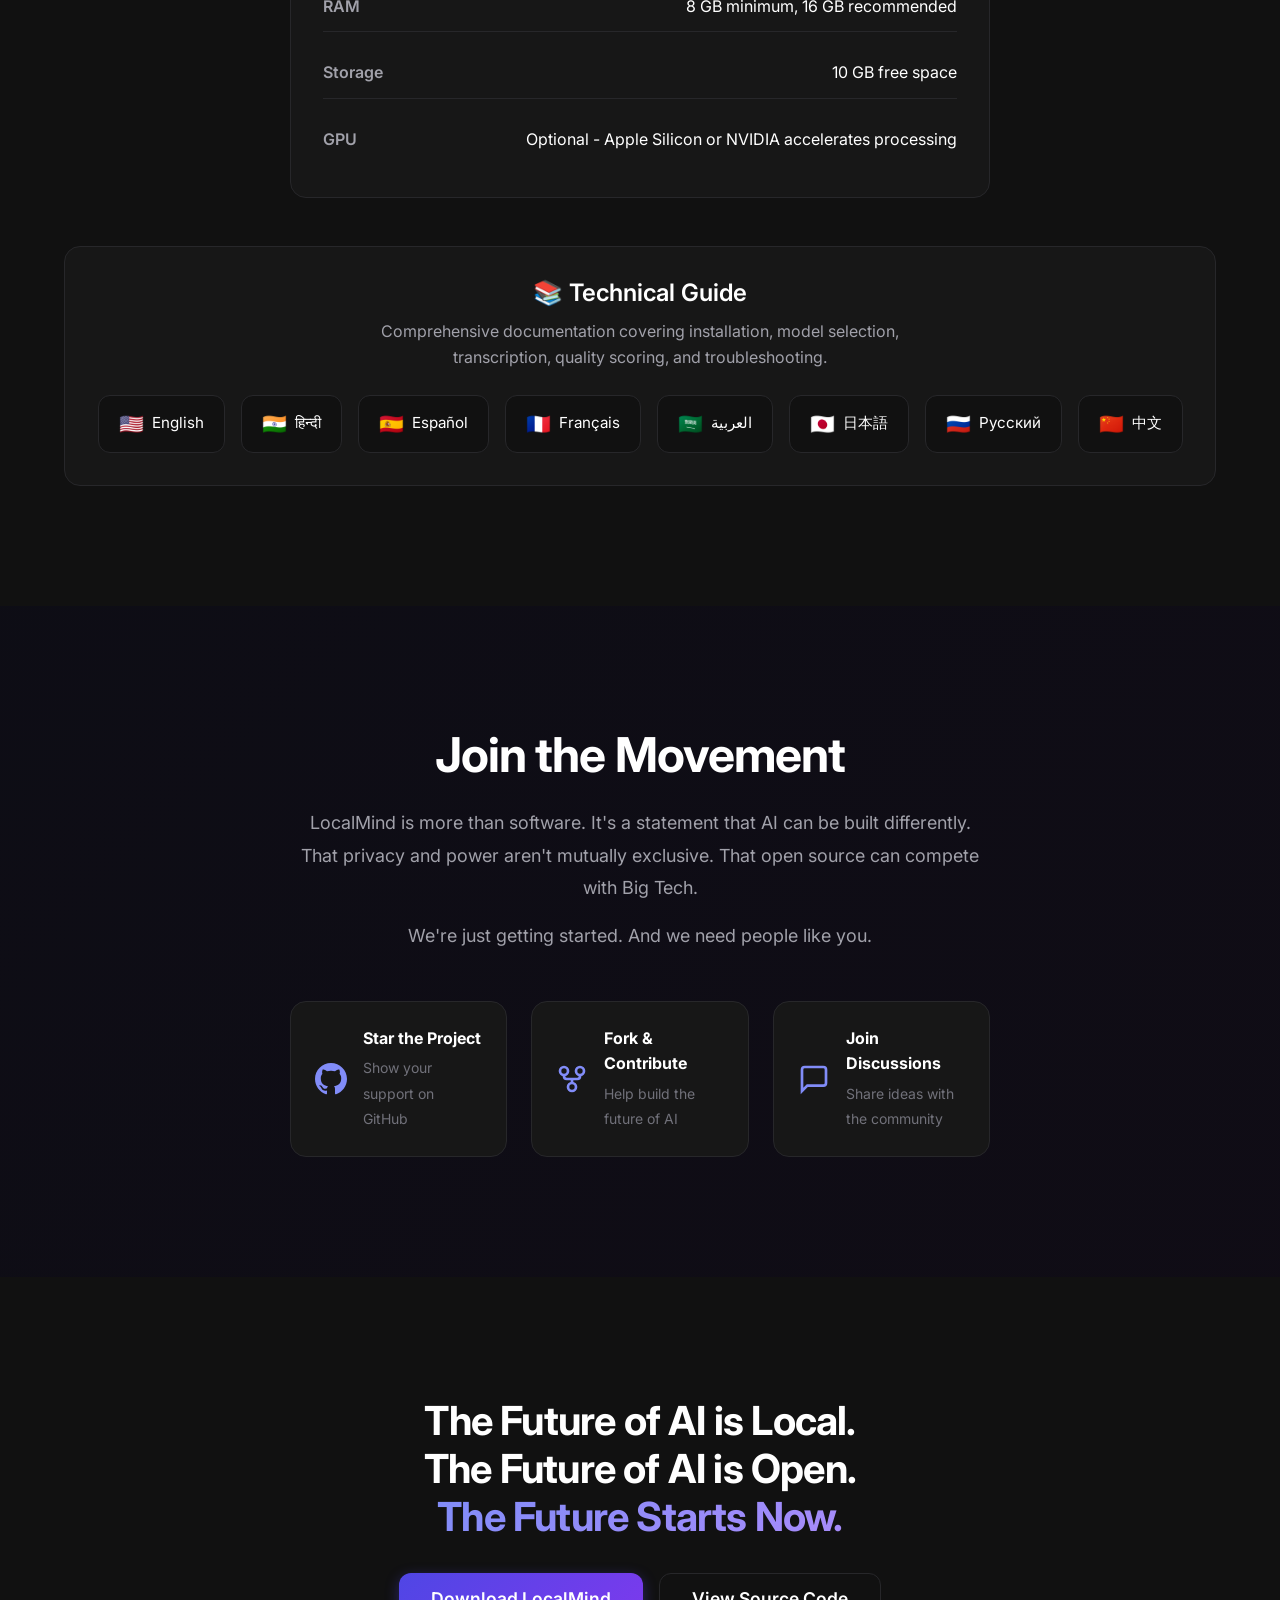
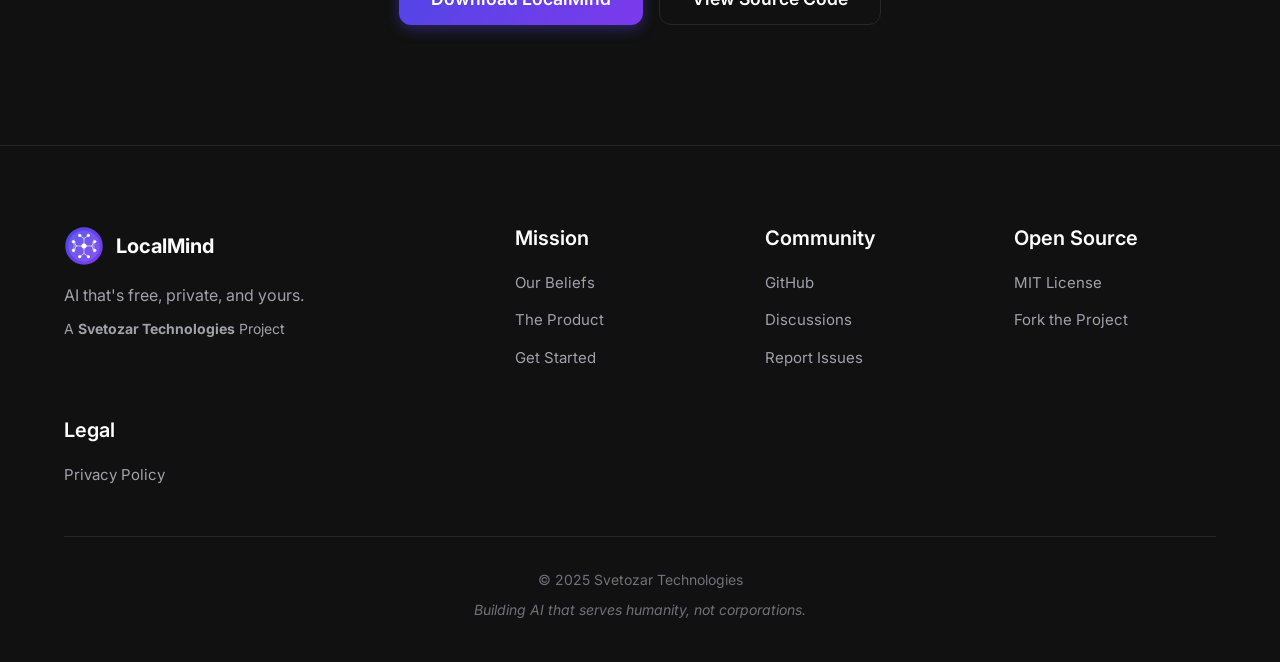
==== commit ae3277b0: "Release v1.2.0: PDF export, comprehensive documentation, website updates Features: - Restore PDF exp" ====
--- a/website/index.html
+++ b/website/index.html
@@ -623,7 +623,7 @@
                     </svg>
                     <h3 data-i18n="download.macos">macOS v1.2.0</h3>
                     <p data-i18n="download_details.macos_desc">macOS 12+ (Intel & Apple Silicon)</p>
-                    <span class="download-size" data-i18n="download_details.macos_size">~800 MB</span>
+                    <span class="download-size" data-i18n="download_details.macos_size">~300 MB (+ 1.5 GB model on first run)</span>
                 </a>
                 <div class="download-card disabled">
                     <svg width="48" height="48" viewBox="0 0 24 24" fill="currentColor">
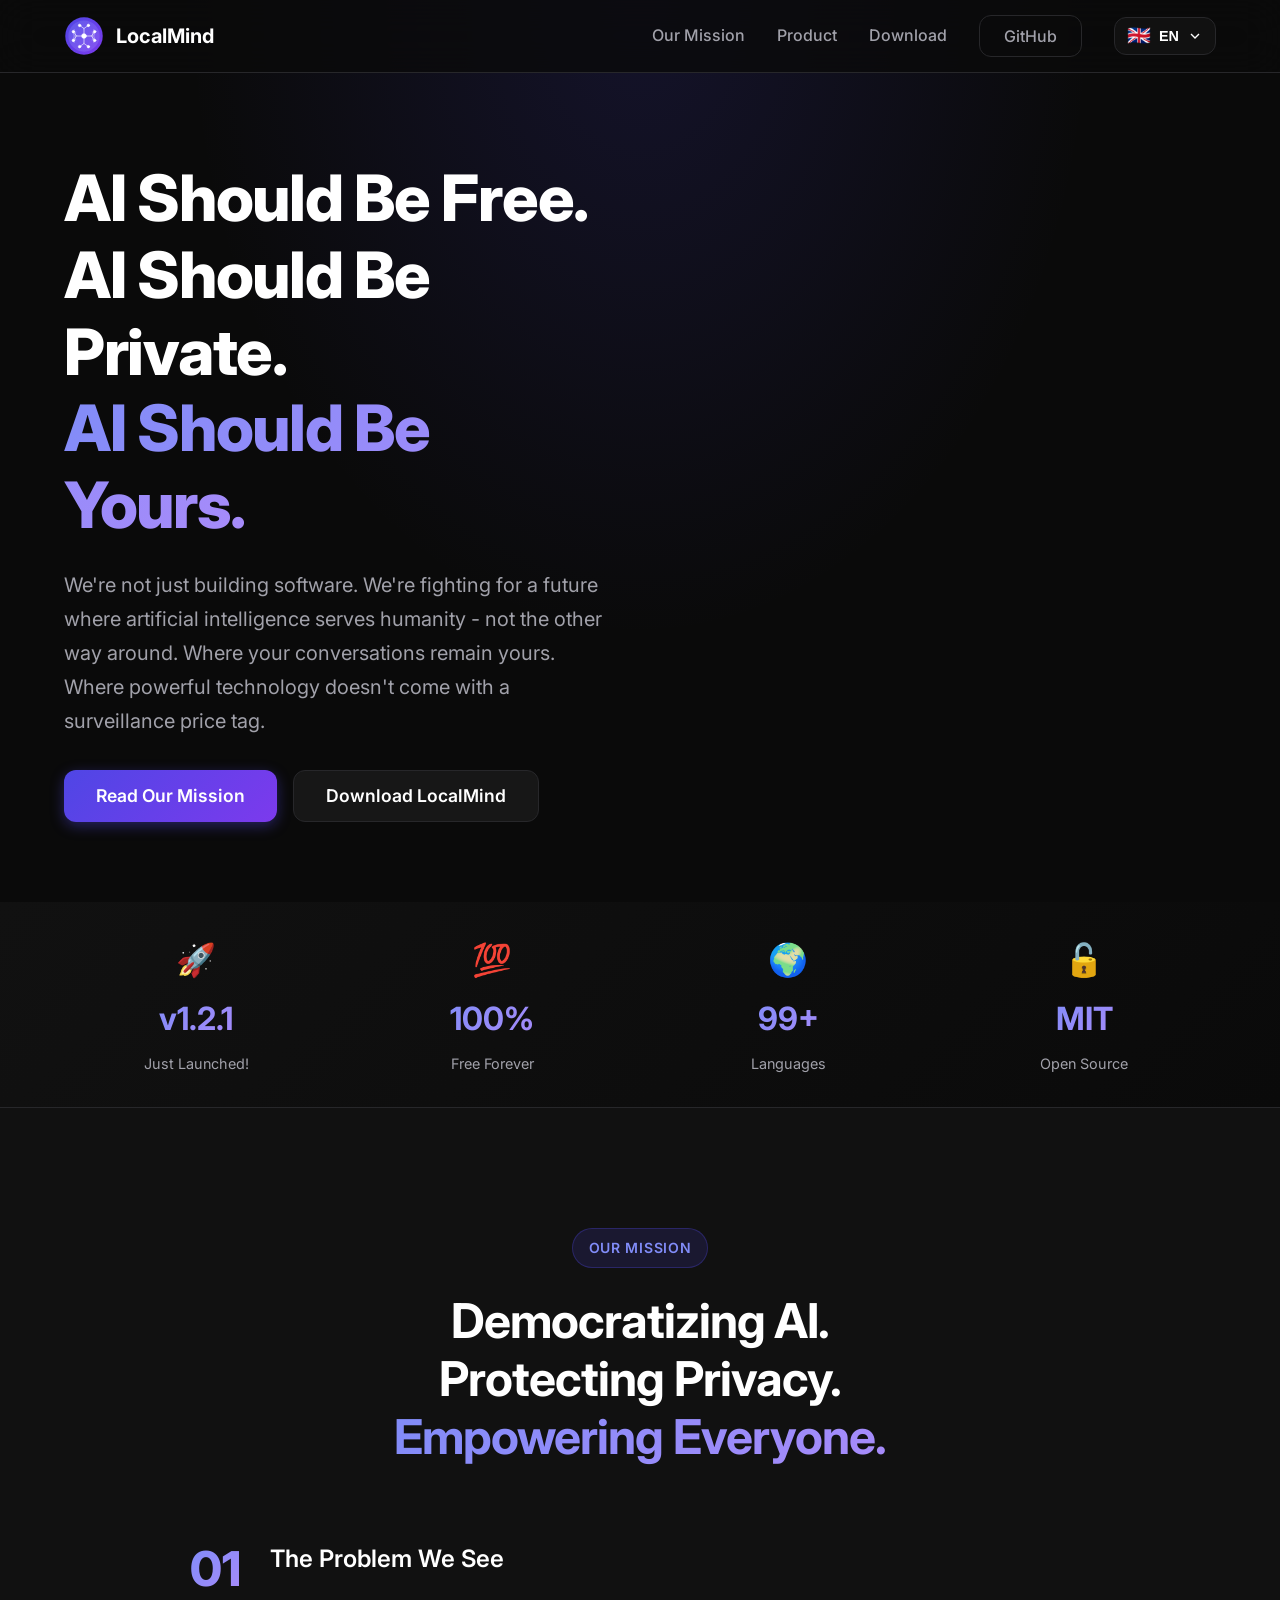
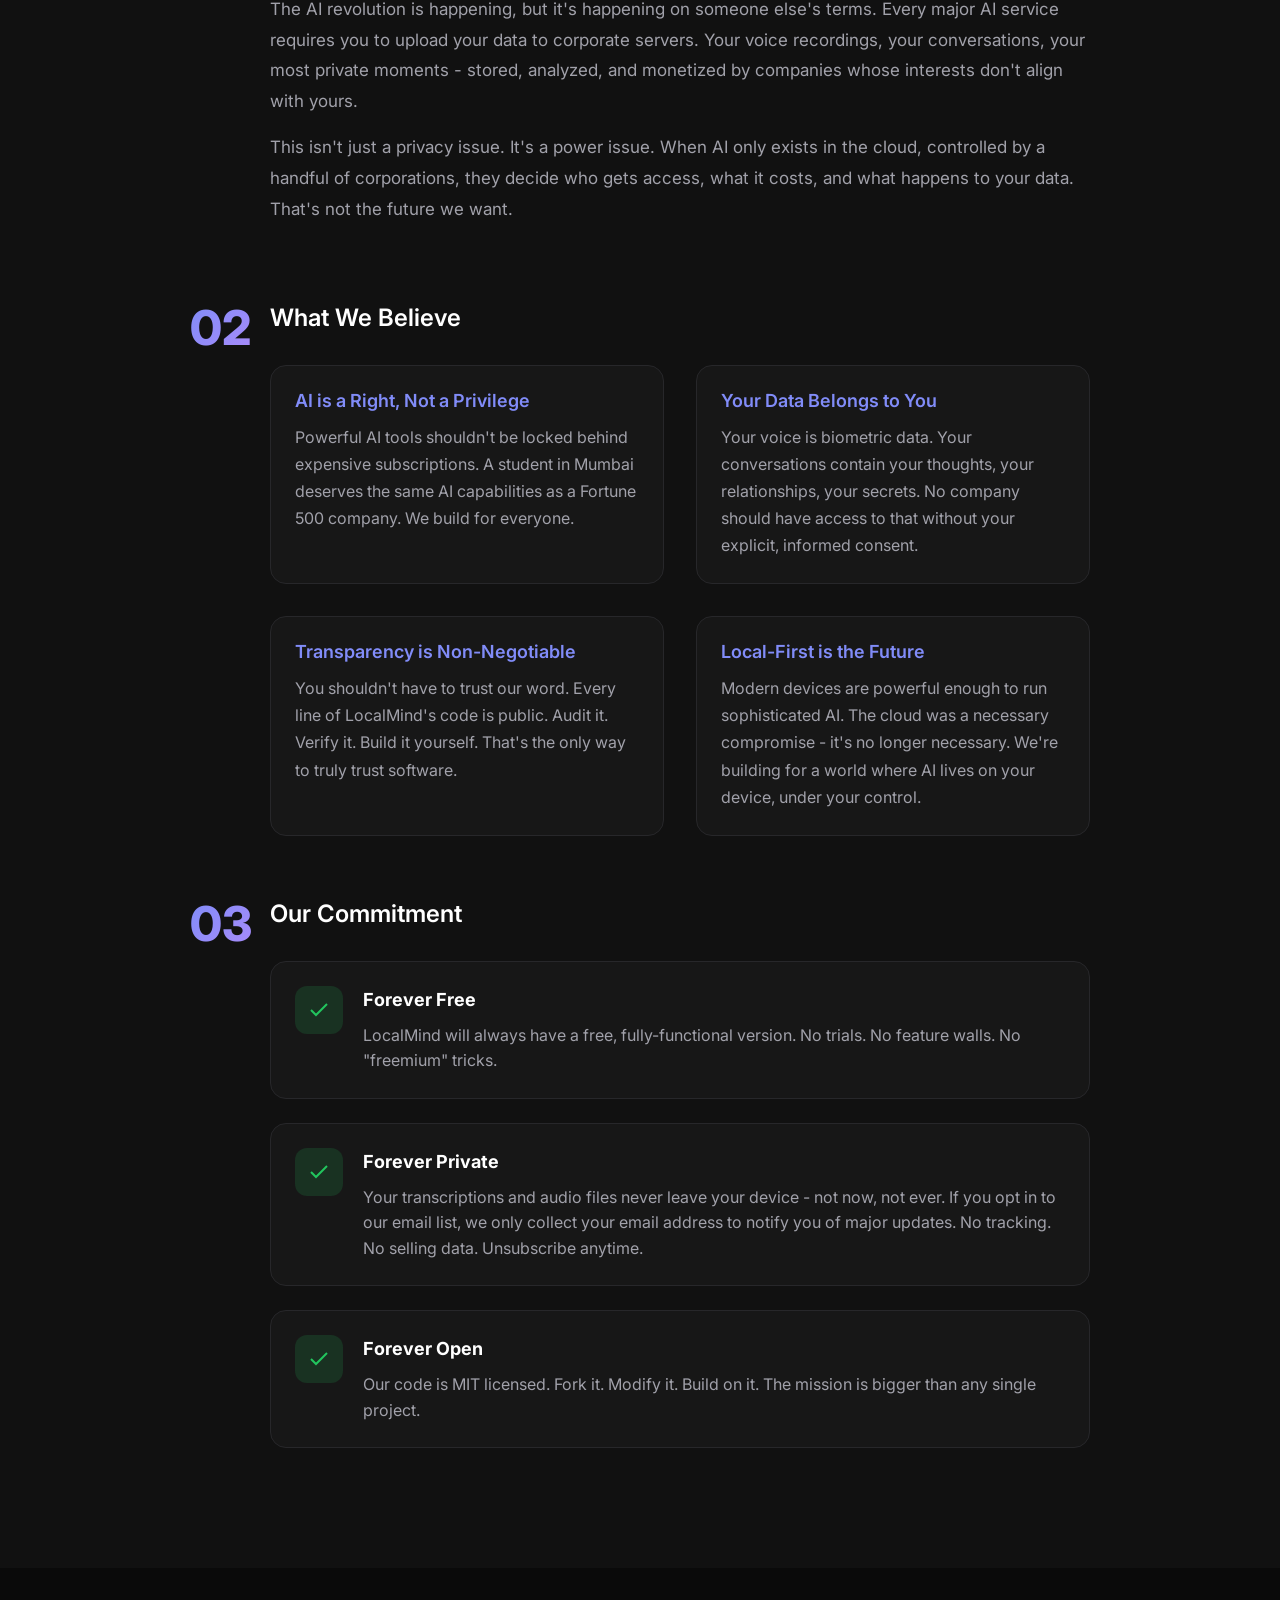
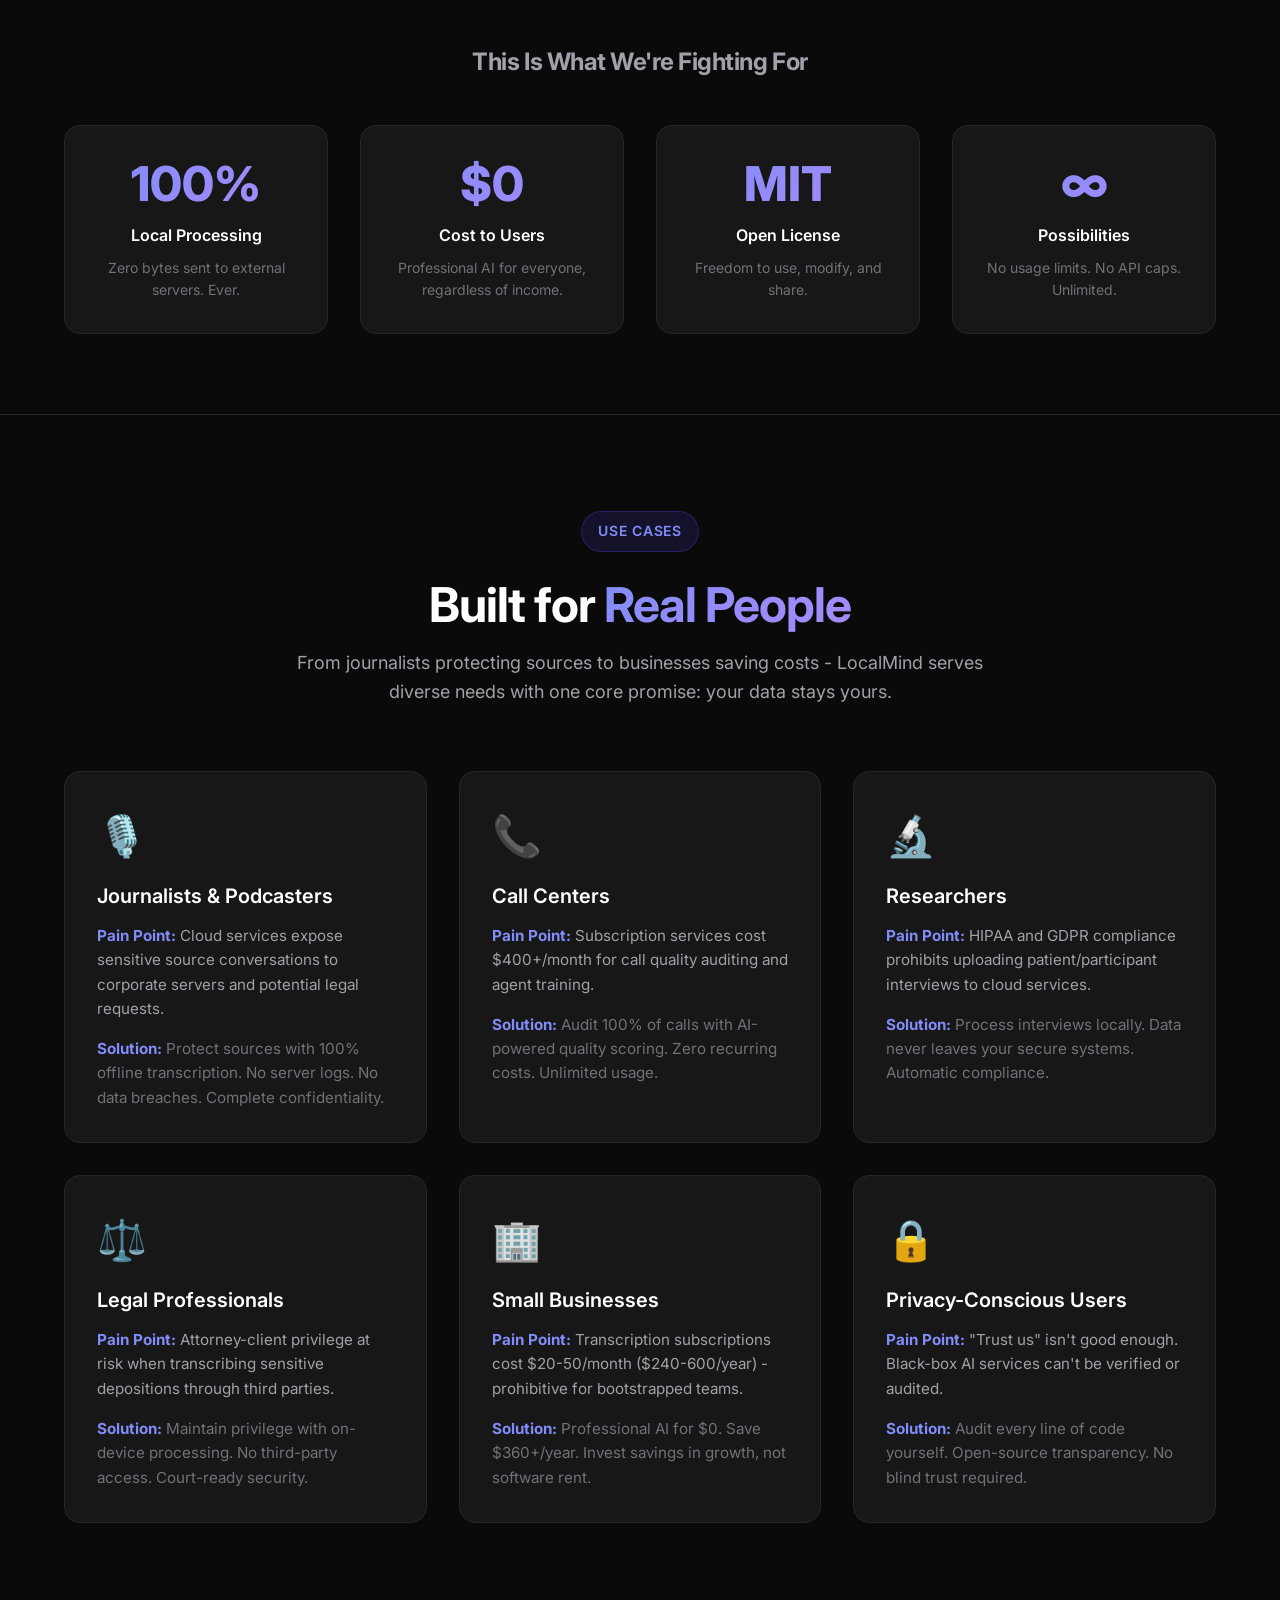
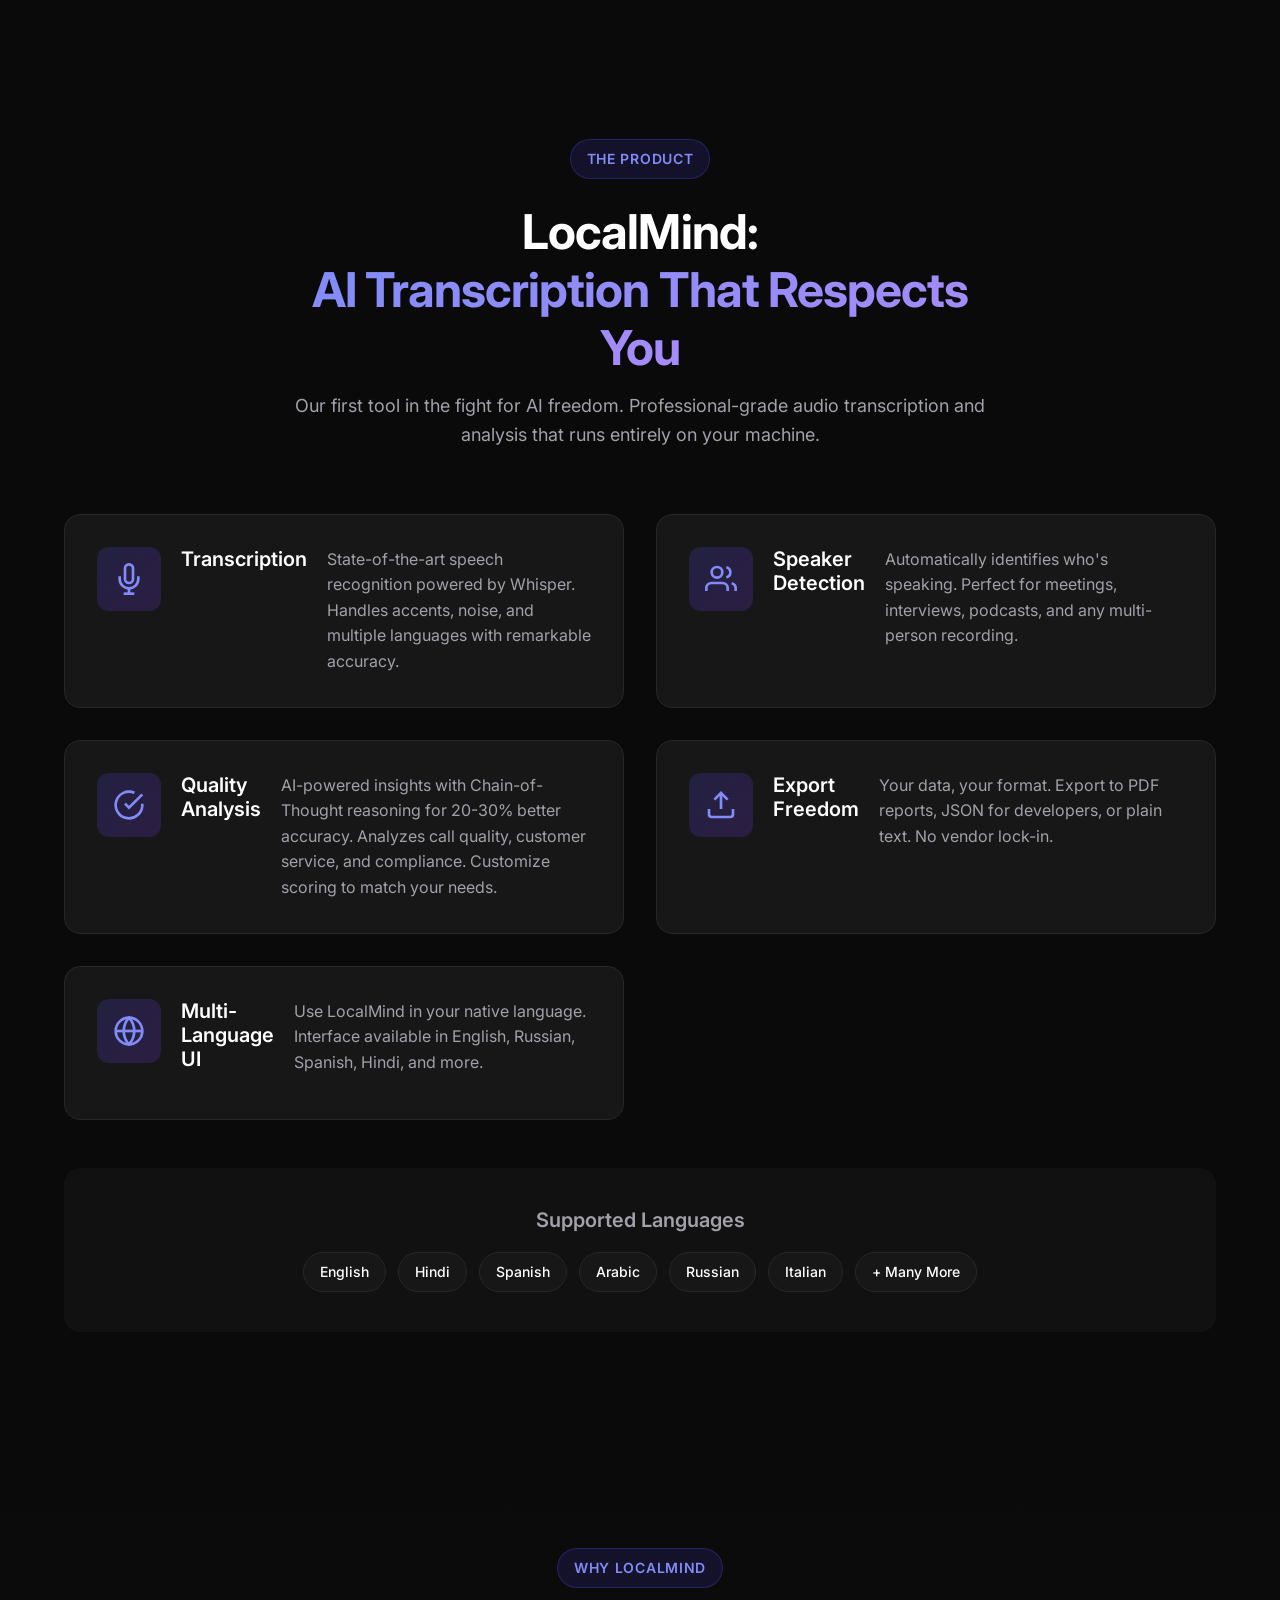
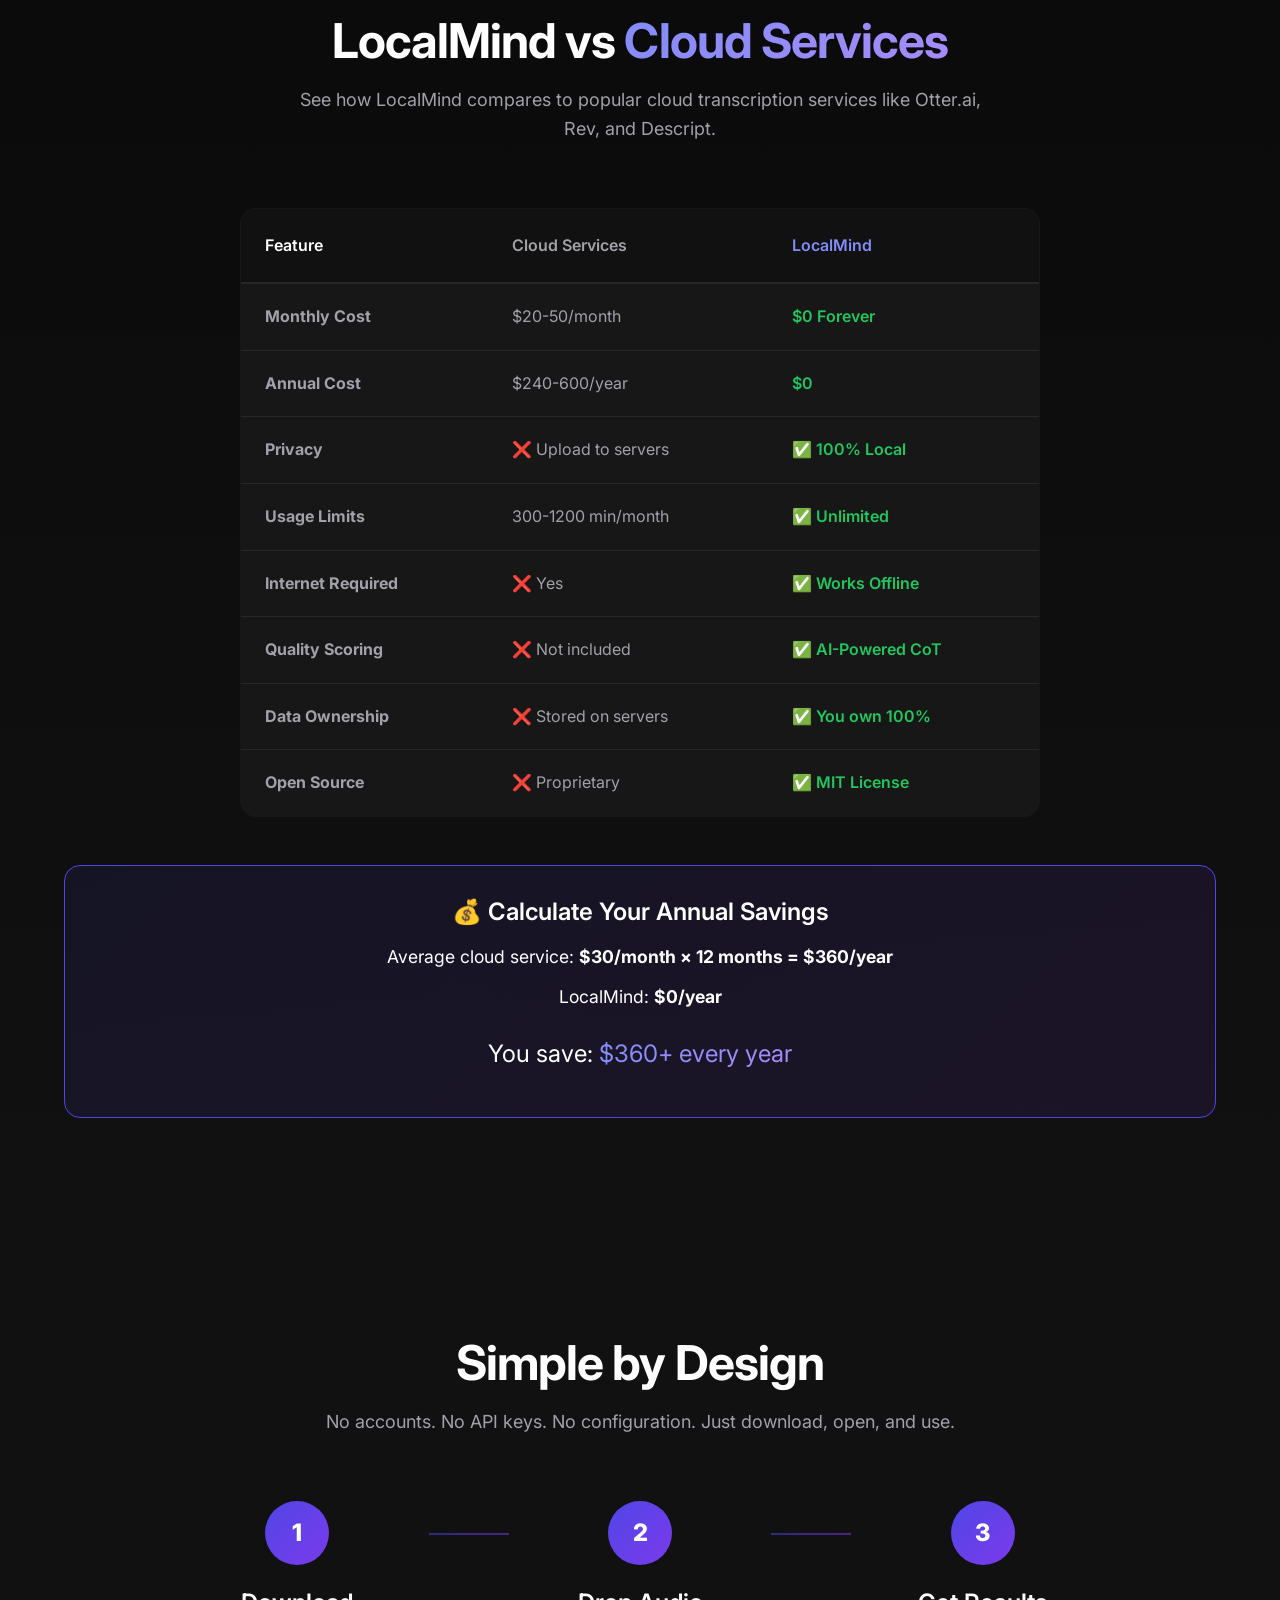
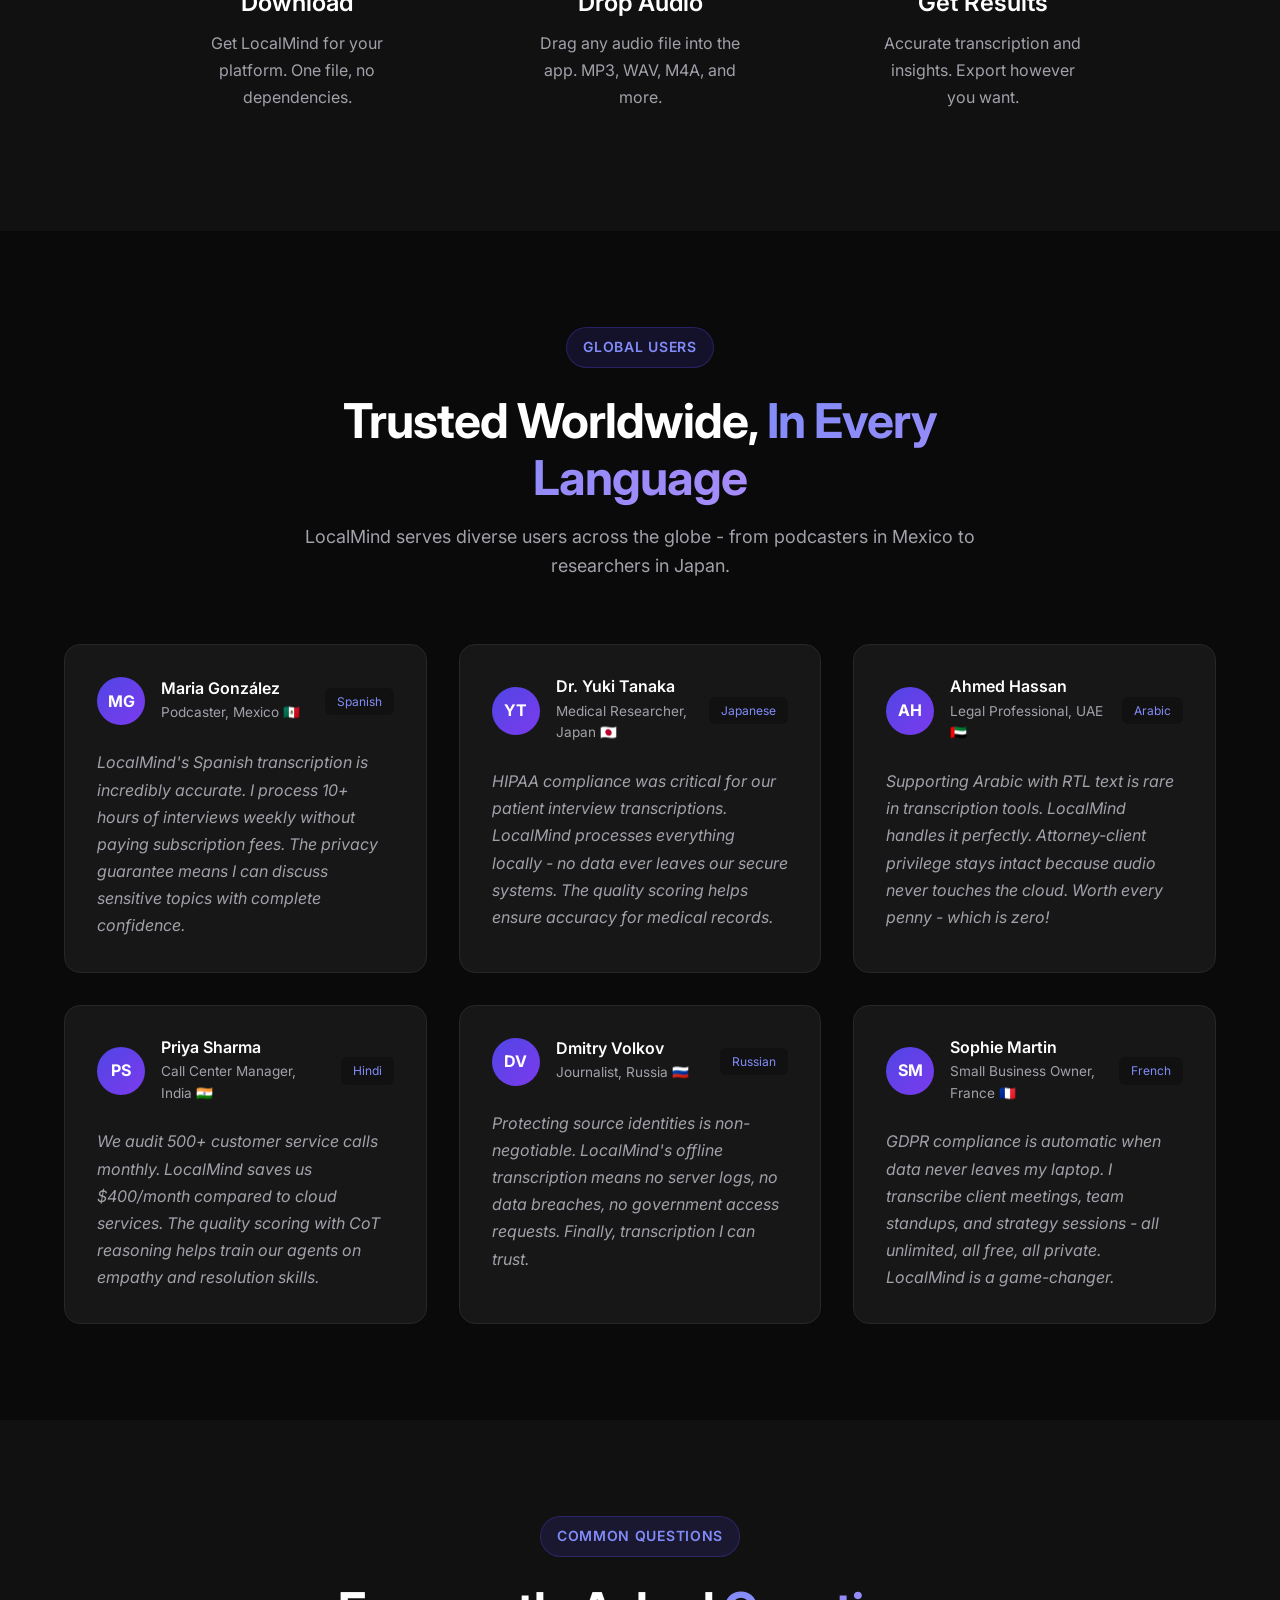
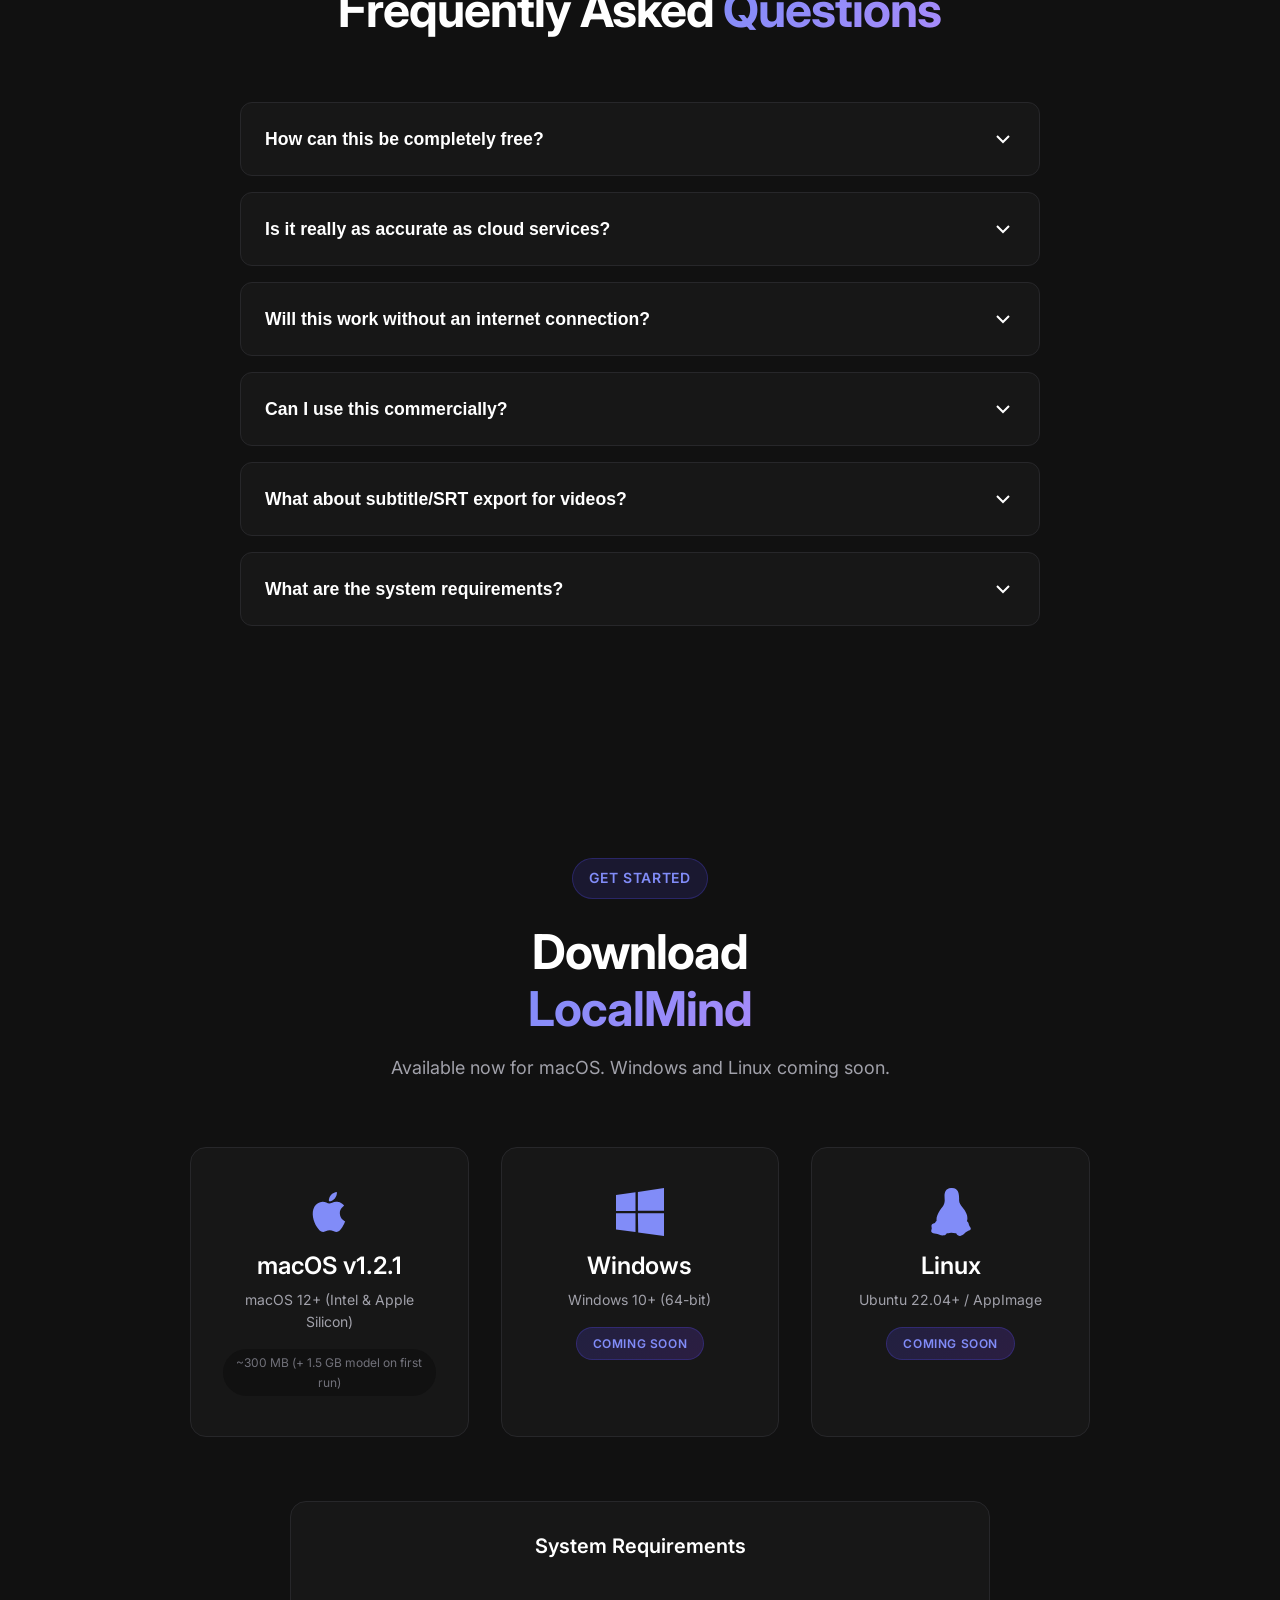
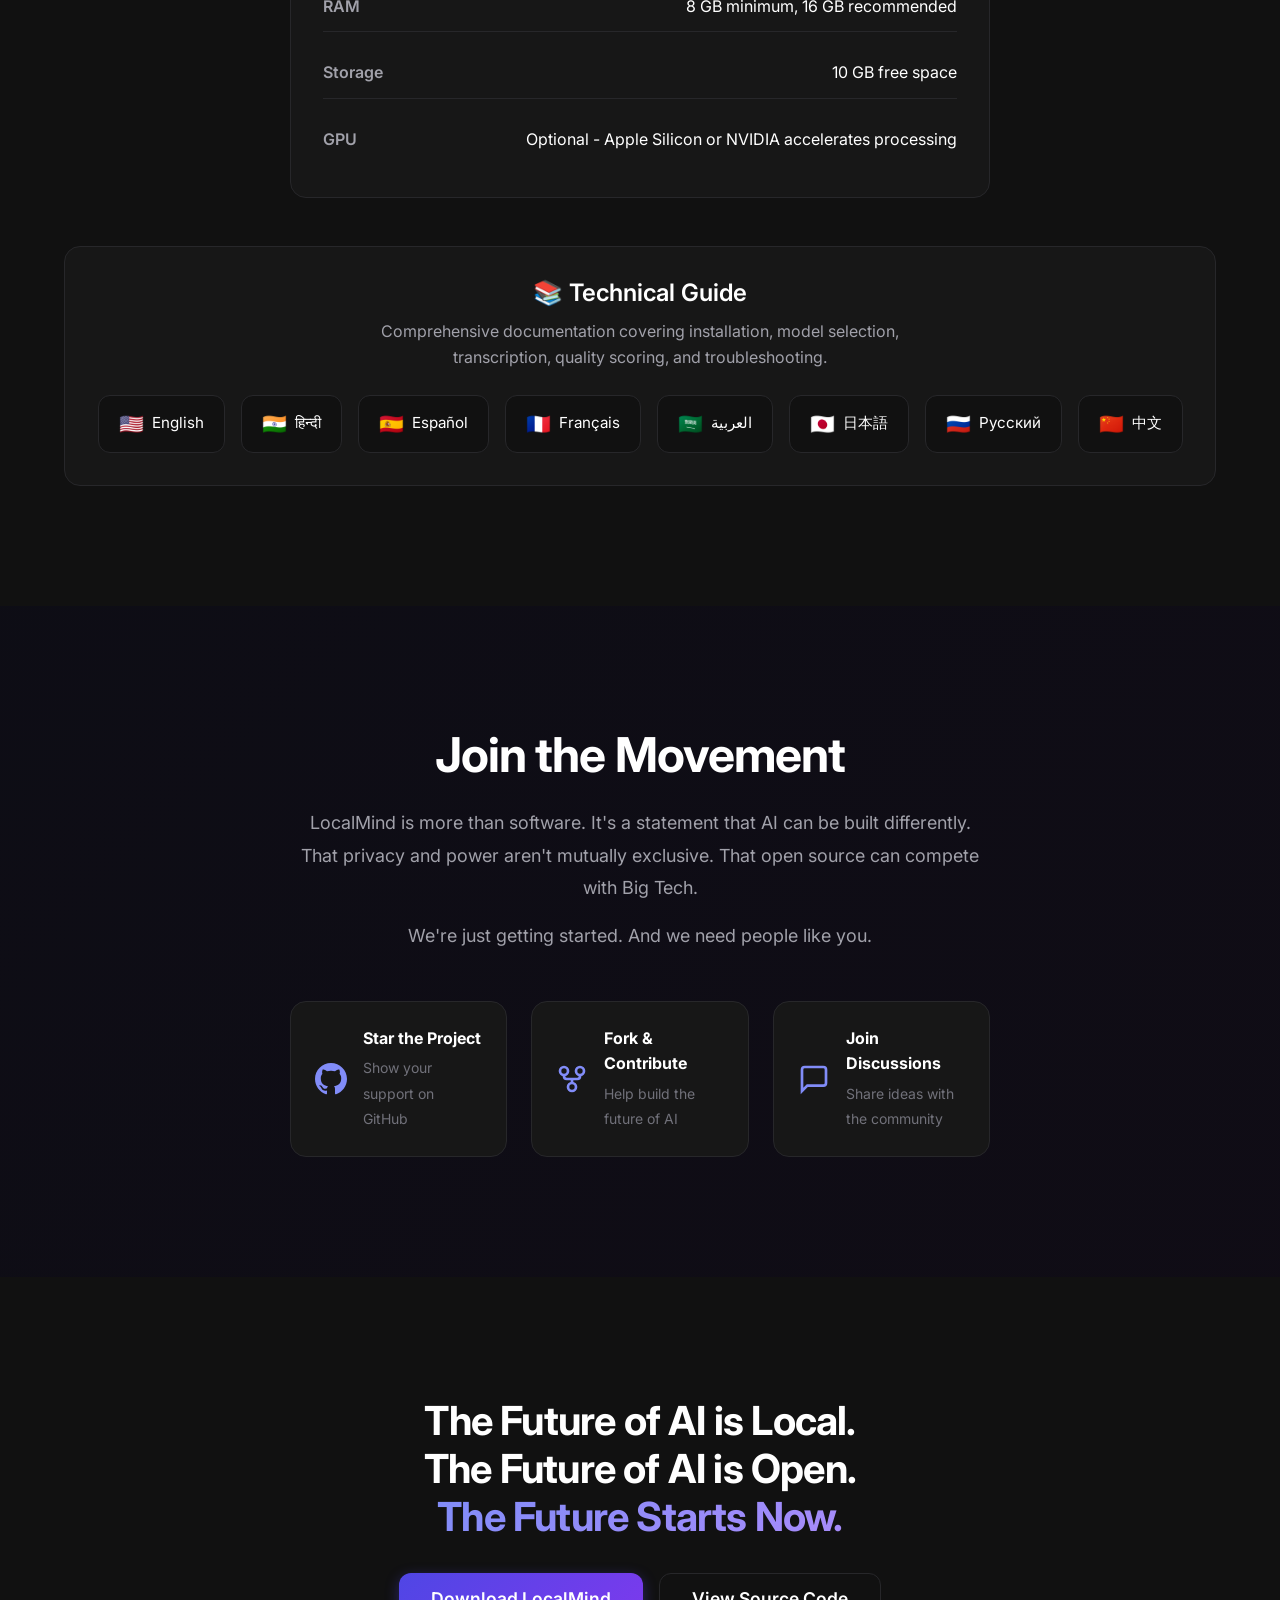
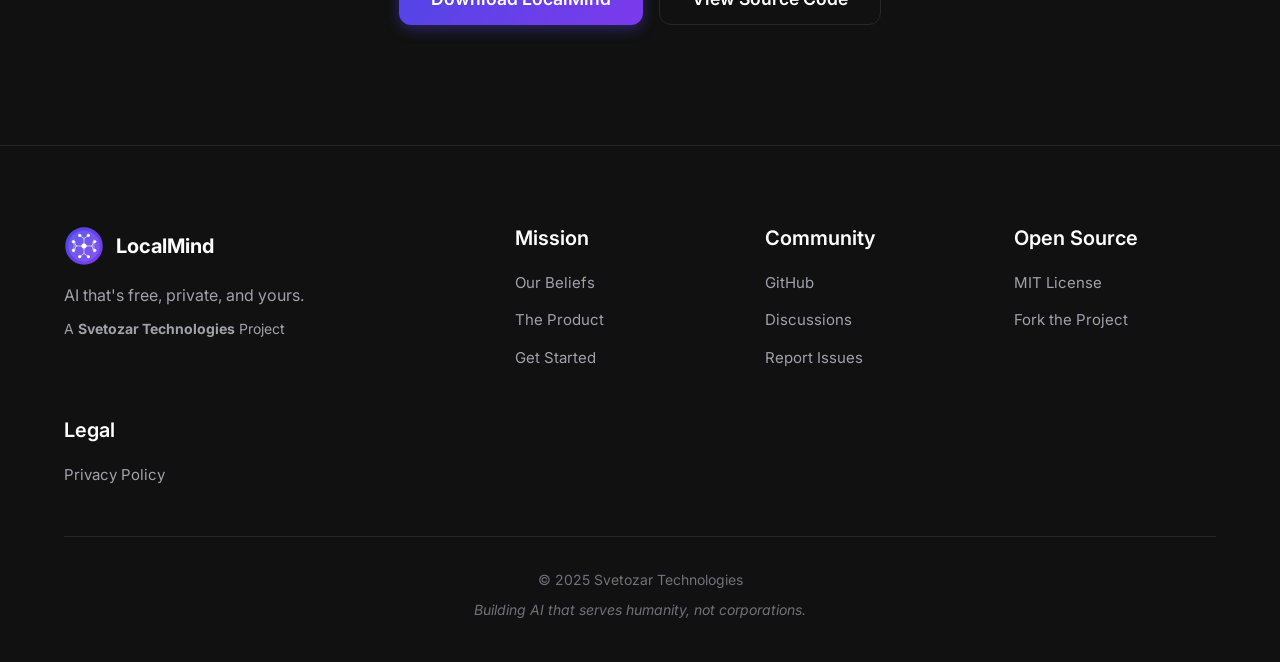
==== commit 70540b1b: "chore: update website to v1.2.1 - Update version numbers in index.html and all translation files - U" ====
--- a/website/index.html
+++ b/website/index.html
@@ -79,7 +79,7 @@
             <div class="proof-stats">
                 <div class="proof-stat">
                     <span class="proof-icon">🚀</span>
-                    <span class="proof-number">v1.2.0</span>
+                    <span class="proof-number">v1.2.1</span>
                     <span class="proof-label" data-i18n="social_proof.launch">Just Launched!</span>
                 </div>
                 <div class="proof-stat">
@@ -617,11 +617,11 @@
                 <p data-i18n="download.subtitle">Available now for macOS. Windows and Linux coming soon.</p>
             </div>
             <div class="download-cards">
-                <a href="#" class="download-card" id="macOSDownloadBtn" data-download-url="https://github.com/KaivalyaDeepTeam/localmind/releases/download/v1.2.0/LocalMind-1.2.0-macOS.dmg">
+                <a href="#" class="download-card" id="macOSDownloadBtn" data-download-url="https://github.com/KaivalyaDeepTeam/localmind/releases/download/v1.2.1/LocalMind-1.2.1-macOS.dmg">
                     <svg width="48" height="48" viewBox="0 0 24 24" fill="currentColor">
                         <path d="M18.71 19.5c-.83 1.24-1.71 2.45-3.05 2.47-1.34.03-1.77-.79-3.29-.79-1.53 0-2 .77-3.27.82-1.31.05-2.3-1.32-3.14-2.53C4.25 17 2.94 12.45 4.7 9.39c.87-1.52 2.43-2.48 4.12-2.51 1.28-.02 2.5.87 3.29.87.78 0 2.26-1.07 3.81-.91.65.03 2.47.26 3.64 1.98-.09.06-2.17 1.28-2.15 3.81.03 3.02 2.65 4.03 2.68 4.04-.03.07-.42 1.44-1.38 2.83M13 3.5c.73-.83 1.94-1.46 2.94-1.5.13 1.17-.34 2.35-1.04 3.19-.69.85-1.83 1.51-2.95 1.42-.15-1.15.41-2.35 1.05-3.11z"/>
                     </svg>
-                    <h3 data-i18n="download.macos">macOS v1.2.0</h3>
+                    <h3 data-i18n="download.macos">macOS v1.2.1</h3>
                     <p data-i18n="download_details.macos_desc">macOS 12+ (Intel & Apple Silicon)</p>
                     <span class="download-size" data-i18n="download_details.macos_size">~300 MB (+ 1.5 GB model on first run)</span>
                 </a>
@@ -663,35 +663,35 @@
                 <h4 data-i18n="docs.heading">📚 Technical Guide</h4>
                 <p data-i18n="docs.description">Comprehensive documentation covering installation, model selection, transcription, quality scoring, and troubleshooting.</p>
                 <div class="docs-grid">
-                    <a href="https://github.com/KaivalyaDeepTeam/LocalMind/releases/download/v1.2.0/LocalMind_Technical_Guide_EN.pdf" class="doc-link" target="_blank">
+                    <a href="https://github.com/KaivalyaDeepTeam/LocalMind/releases/download/v1.2.1/LocalMind_Technical_Guide_EN.pdf" class="doc-link" target="_blank">
                         <span class="doc-flag">🇺🇸</span>
                         <span>English</span>
                     </a>
-                    <a href="https://github.com/KaivalyaDeepTeam/LocalMind/releases/download/v1.2.0/LocalMind_Technical_Guide_HI.pdf" class="doc-link" target="_blank">
+                    <a href="https://github.com/KaivalyaDeepTeam/LocalMind/releases/download/v1.2.1/LocalMind_Technical_Guide_HI.pdf" class="doc-link" target="_blank">
                         <span class="doc-flag">🇮🇳</span>
                         <span>हिन्दी</span>
                     </a>
-                    <a href="https://github.com/KaivalyaDeepTeam/LocalMind/releases/download/v1.2.0/LocalMind_Technical_Guide_ES.pdf" class="doc-link" target="_blank">
+                    <a href="https://github.com/KaivalyaDeepTeam/LocalMind/releases/download/v1.2.1/LocalMind_Technical_Guide_ES.pdf" class="doc-link" target="_blank">
                         <span class="doc-flag">🇪🇸</span>
                         <span>Español</span>
                     </a>
-                    <a href="https://github.com/KaivalyaDeepTeam/LocalMind/releases/download/v1.2.0/LocalMind_Technical_Guide_FR.pdf" class="doc-link" target="_blank">
+                    <a href="https://github.com/KaivalyaDeepTeam/LocalMind/releases/download/v1.2.1/LocalMind_Technical_Guide_FR.pdf" class="doc-link" target="_blank">
                         <span class="doc-flag">🇫🇷</span>
                         <span>Français</span>
                     </a>
-                    <a href="https://github.com/KaivalyaDeepTeam/LocalMind/releases/download/v1.2.0/LocalMind_Technical_Guide_AR.pdf" class="doc-link" target="_blank">
+                    <a href="https://github.com/KaivalyaDeepTeam/LocalMind/releases/download/v1.2.1/LocalMind_Technical_Guide_AR.pdf" class="doc-link" target="_blank">
                         <span class="doc-flag">🇸🇦</span>
                         <span>العربية</span>
                     </a>
-                    <a href="https://github.com/KaivalyaDeepTeam/LocalMind/releases/download/v1.2.0/LocalMind_Technical_Guide_JA.pdf" class="doc-link" target="_blank">
+                    <a href="https://github.com/KaivalyaDeepTeam/LocalMind/releases/download/v1.2.1/LocalMind_Technical_Guide_JA.pdf" class="doc-link" target="_blank">
                         <span class="doc-flag">🇯🇵</span>
                         <span>日本語</span>
                     </a>
-                    <a href="https://github.com/KaivalyaDeepTeam/LocalMind/releases/download/v1.2.0/LocalMind_Technical_Guide_RU.pdf" class="doc-link" target="_blank">
+                    <a href="https://github.com/KaivalyaDeepTeam/LocalMind/releases/download/v1.2.1/LocalMind_Technical_Guide_RU.pdf" class="doc-link" target="_blank">
                         <span class="doc-flag">🇷🇺</span>
                         <span>Русский</span>
                     </a>
-                    <a href="https://github.com/KaivalyaDeepTeam/LocalMind/releases/download/v1.2.0/LocalMind_Technical_Guide_ZH.pdf" class="doc-link" target="_blank">
+                    <a href="https://github.com/KaivalyaDeepTeam/LocalMind/releases/download/v1.2.1/LocalMind_Technical_Guide_ZH.pdf" class="doc-link" target="_blank">
                         <span class="doc-flag">🇨🇳</span>
                         <span>中文</span>
                     </a>
@@ -890,7 +890,7 @@
                     </div>
                     <h3 data-i18n="modal.success_title">✓ Thank You!</h3>
                     <p data-i18n="modal.success_text">We'll keep you updated on new features and improvements.</p>
-                    <a href="https://github.com/KaivalyaDeepTeam/localmind/releases/download/v1.2.0/LocalMind-1.2.0-macOS.dmg" class="btn btn-primary btn-lg btn-download-final" download data-i18n="modal.download_btn">
+                    <a href="https://github.com/KaivalyaDeepTeam/localmind/releases/download/v1.2.1/LocalMind-1.2.1-macOS.dmg" class="btn btn-primary btn-lg btn-download-final" download data-i18n="modal.download_btn">
                         Download LocalMind Now
                     </a>
                 </div>
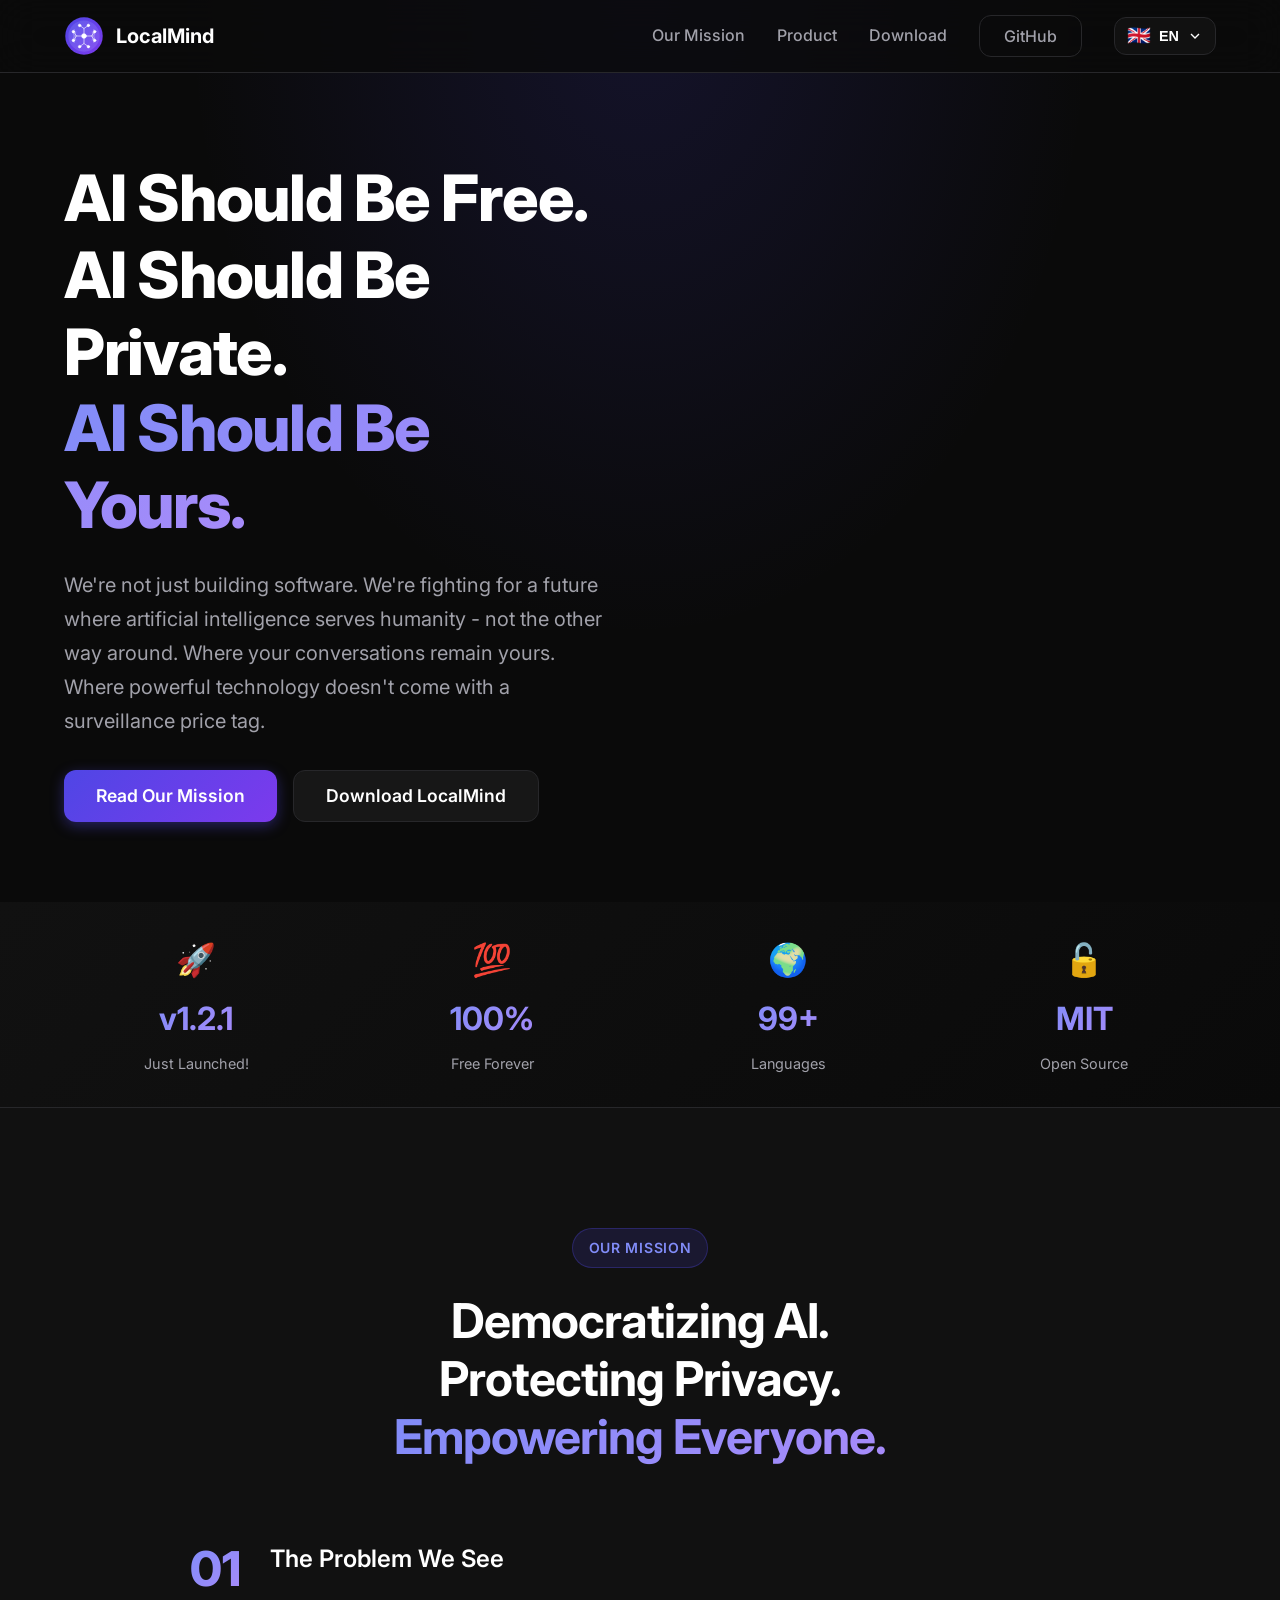
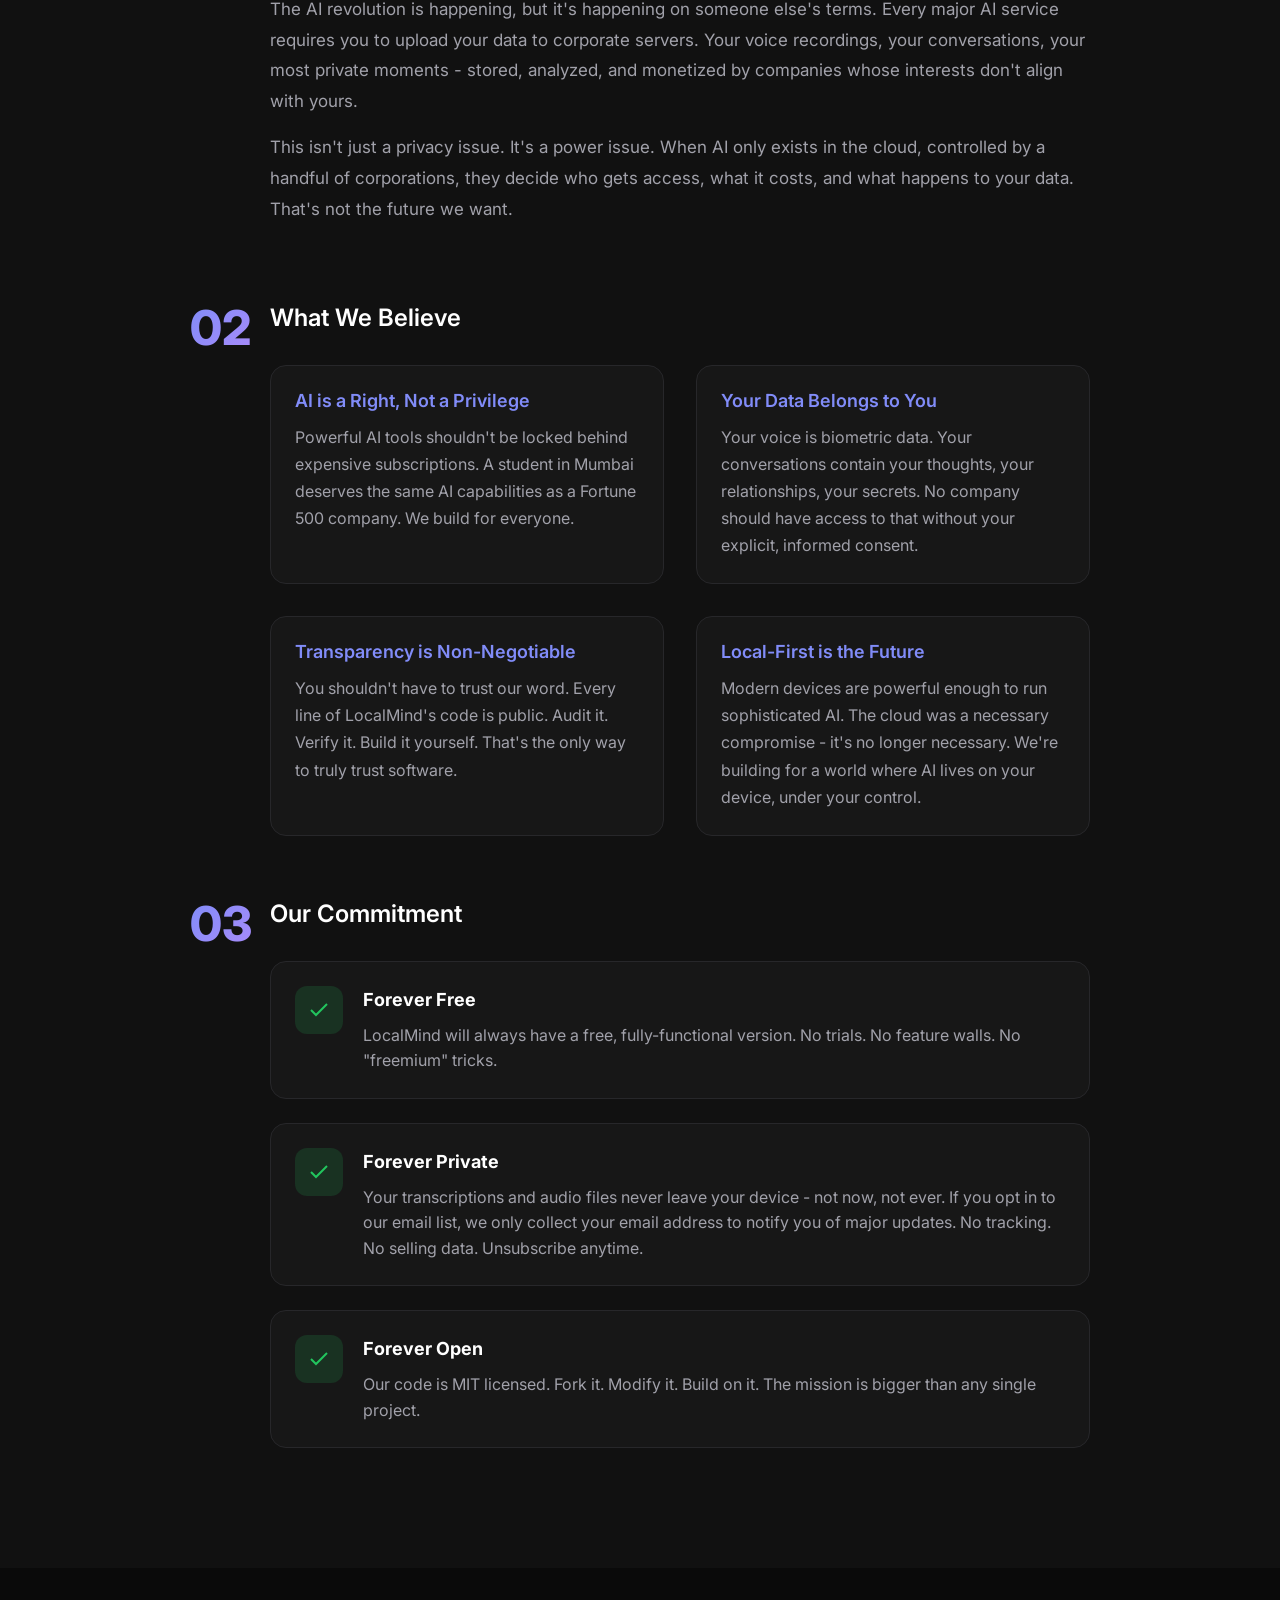
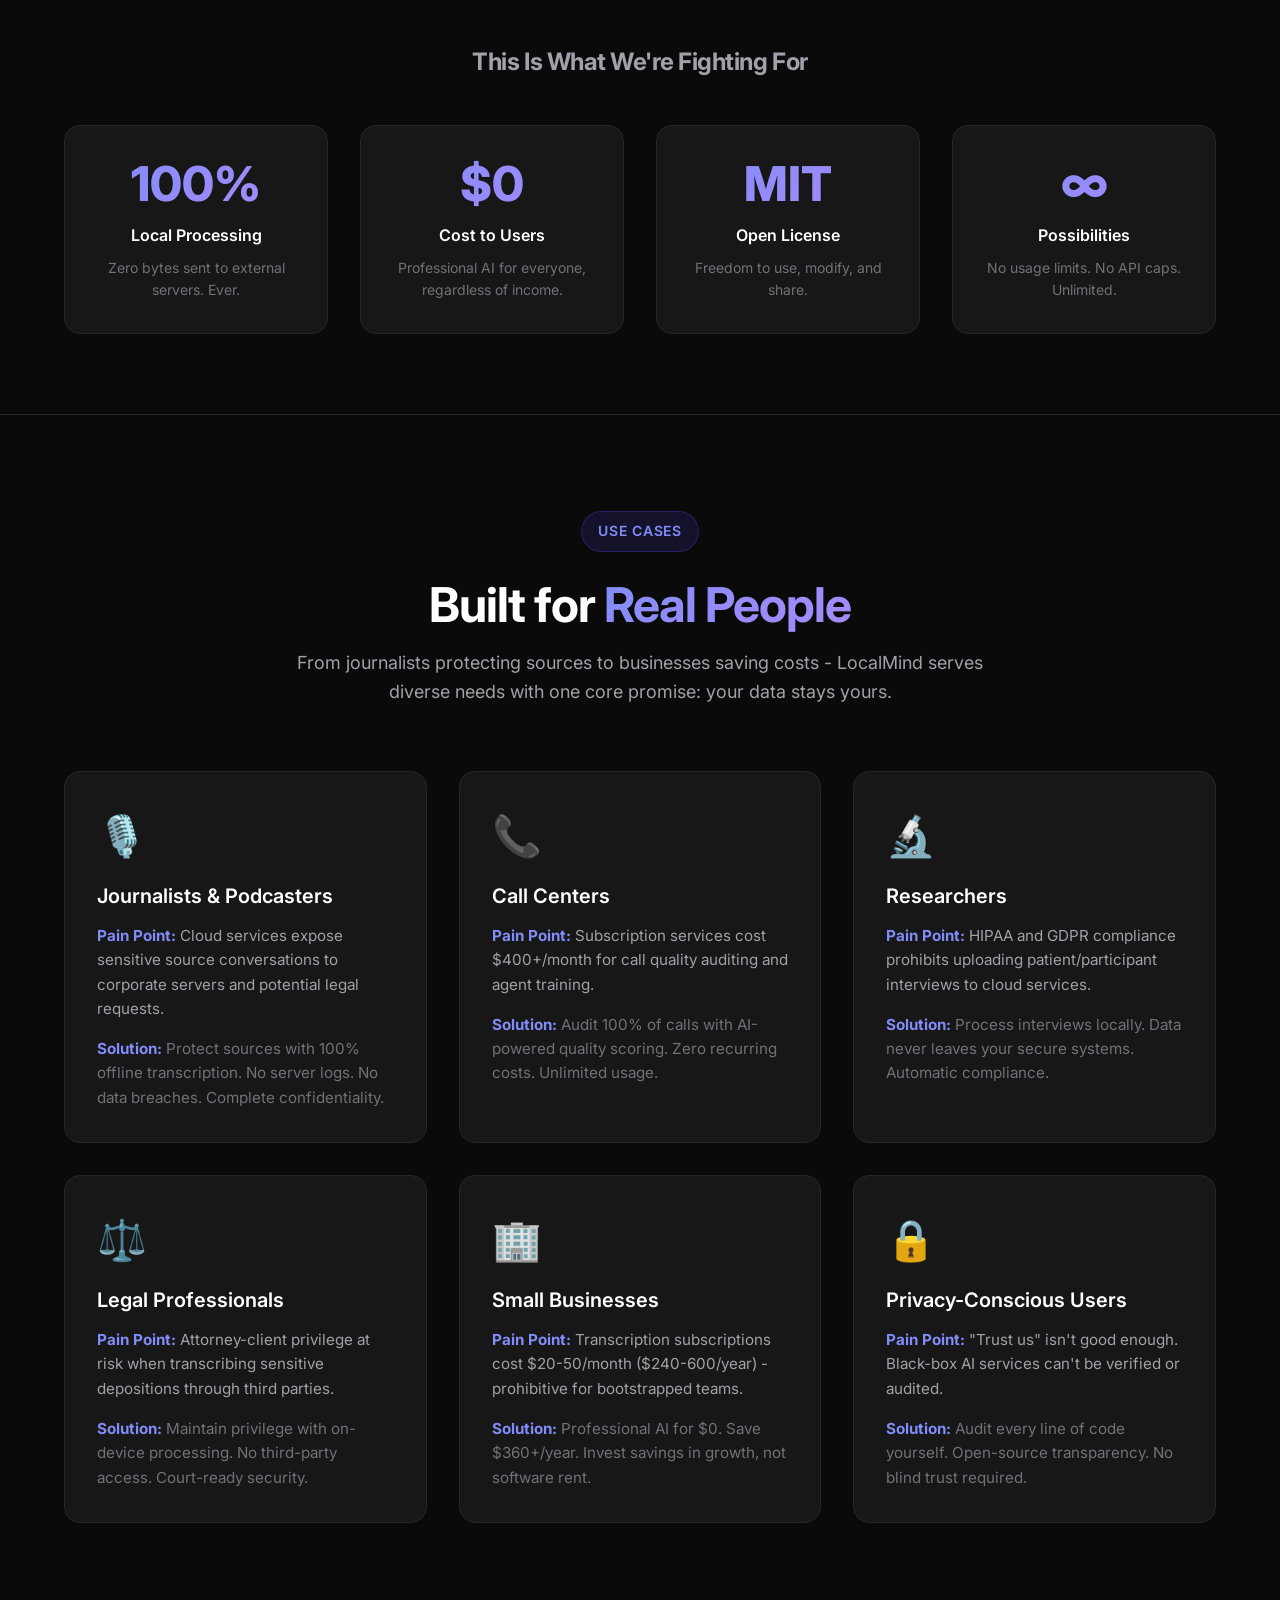
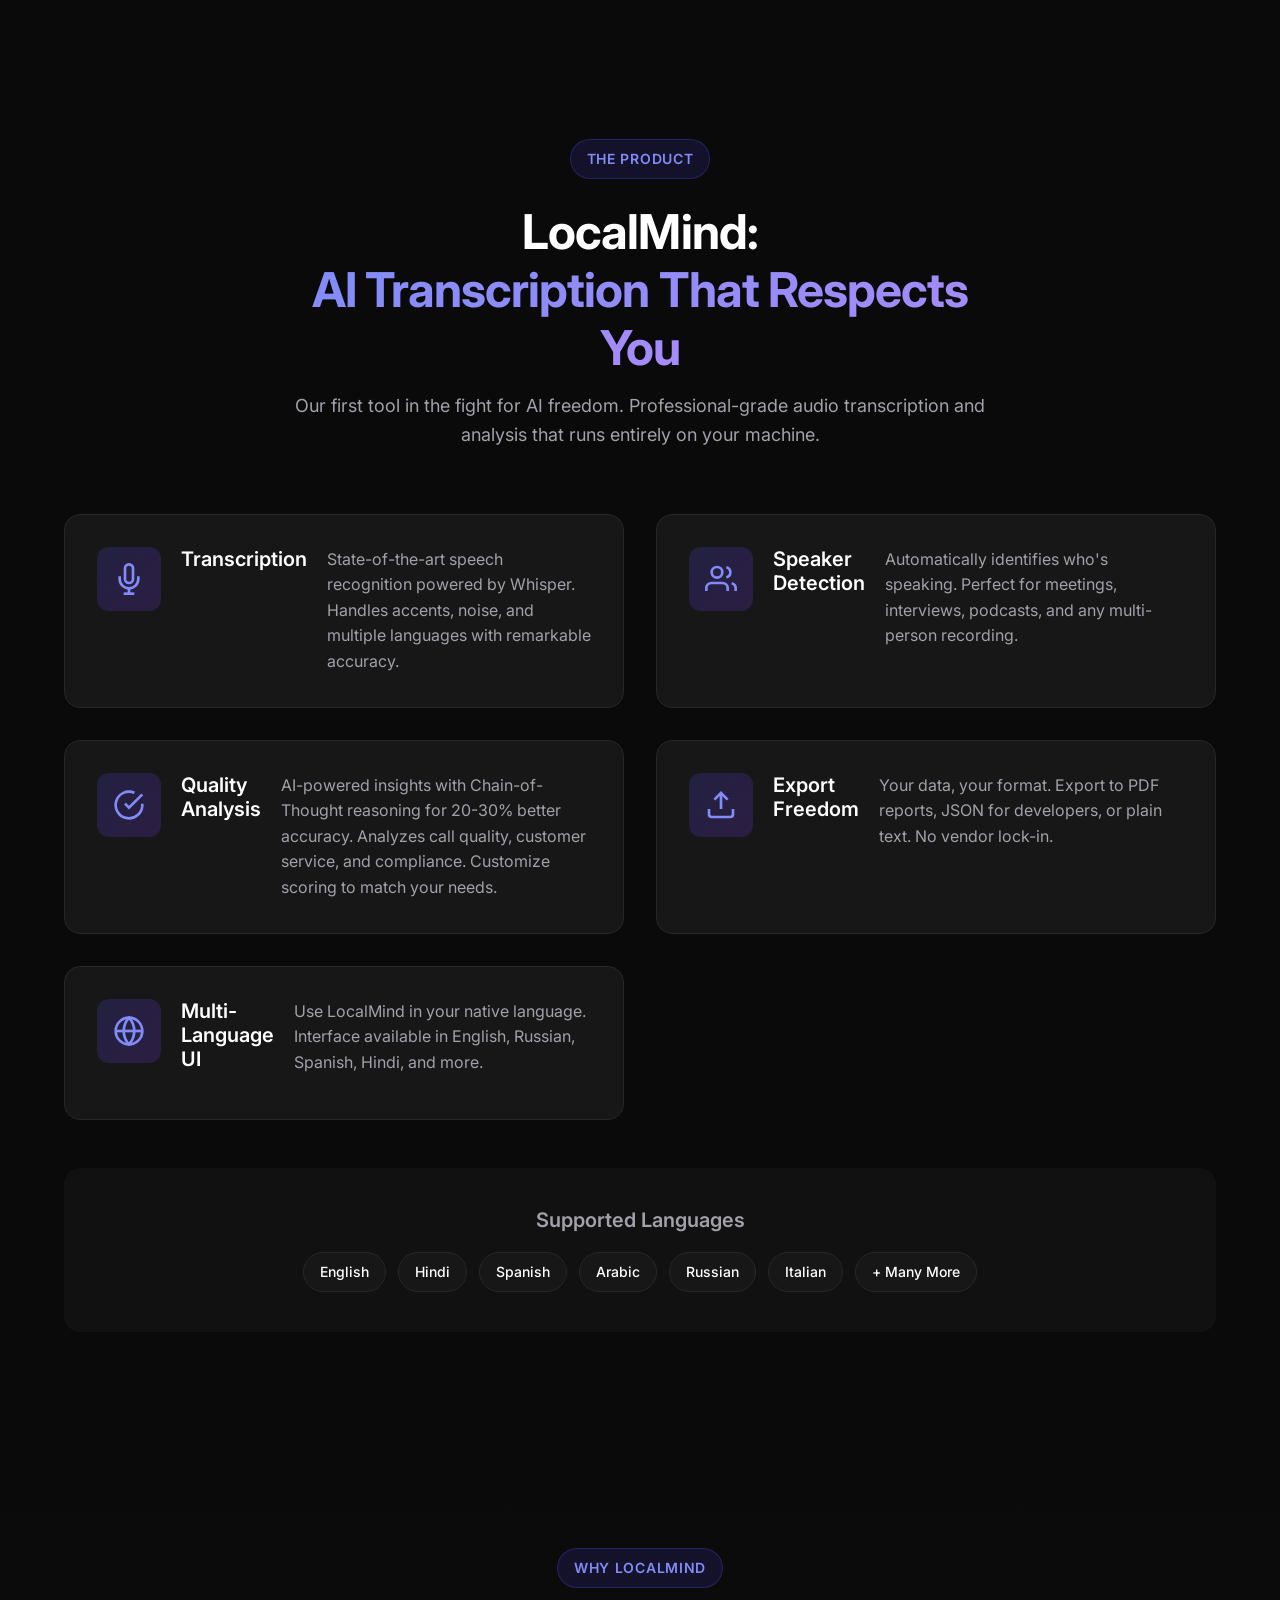
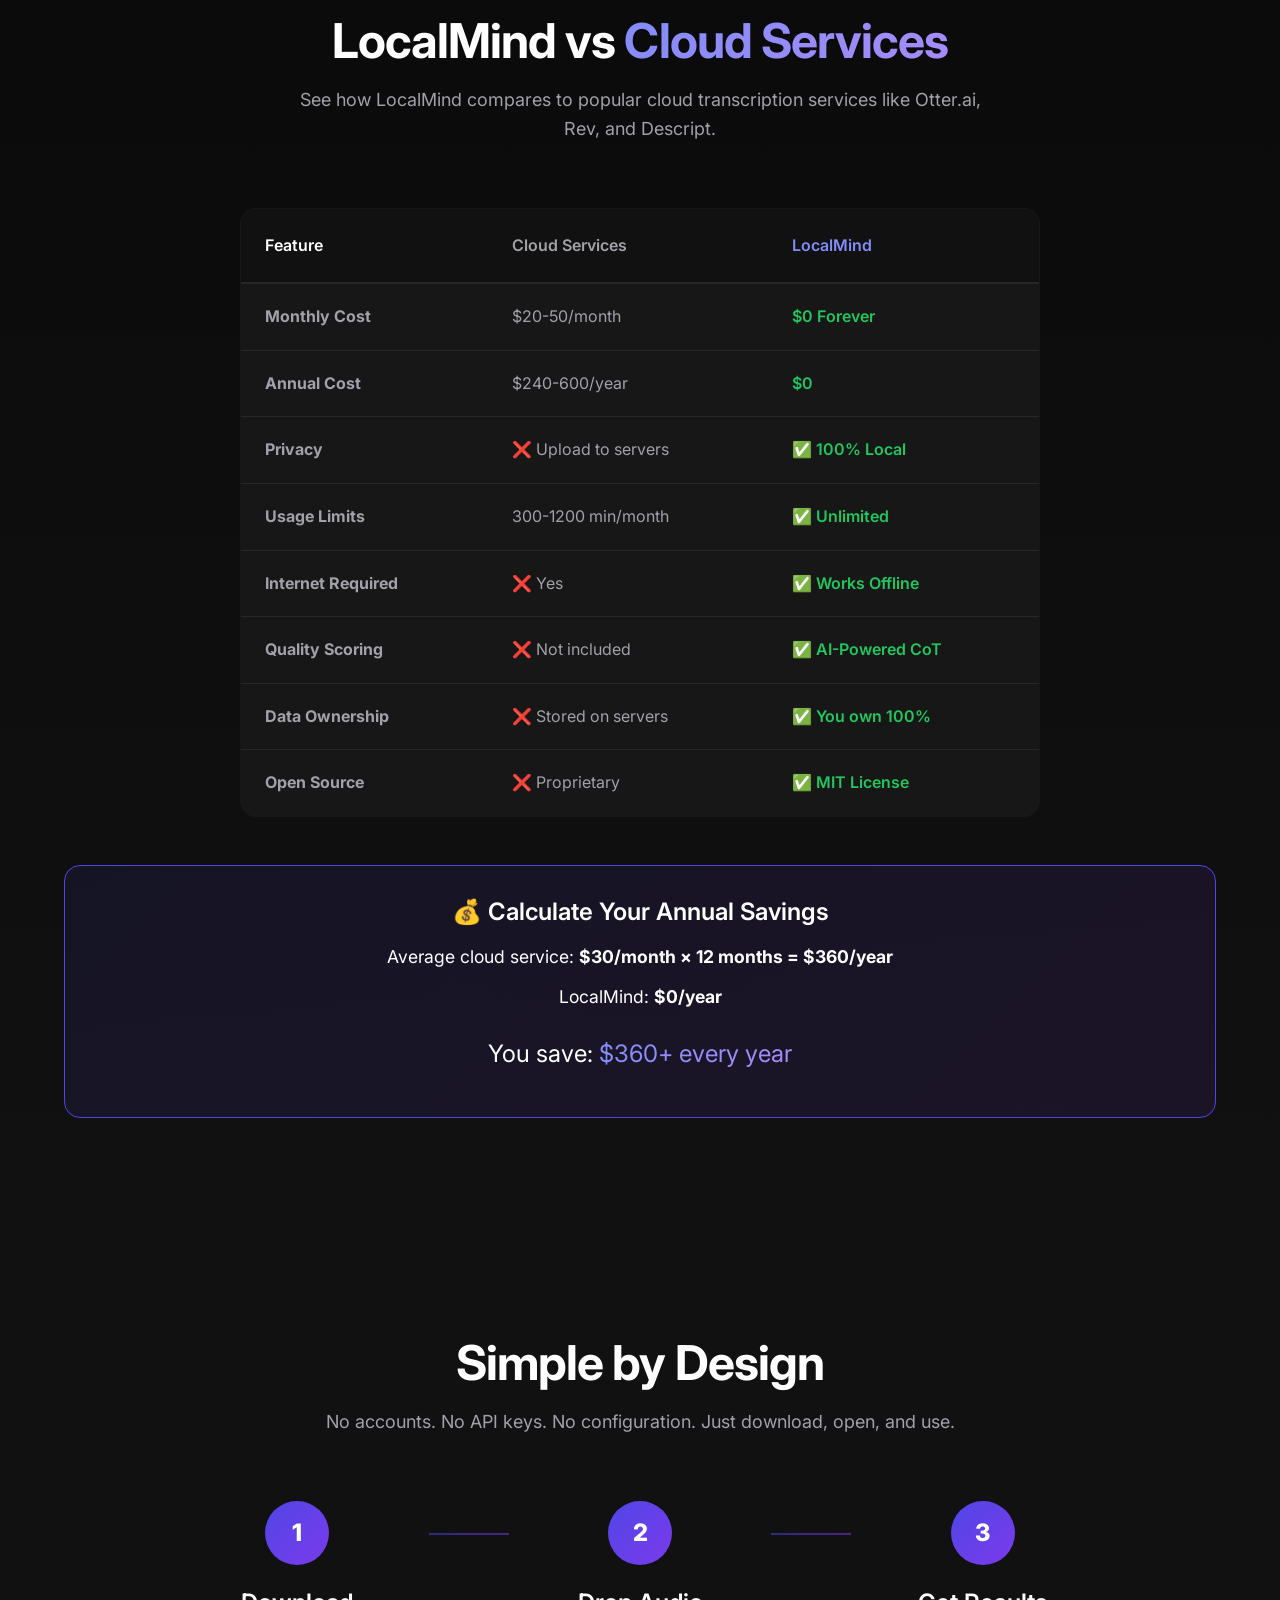
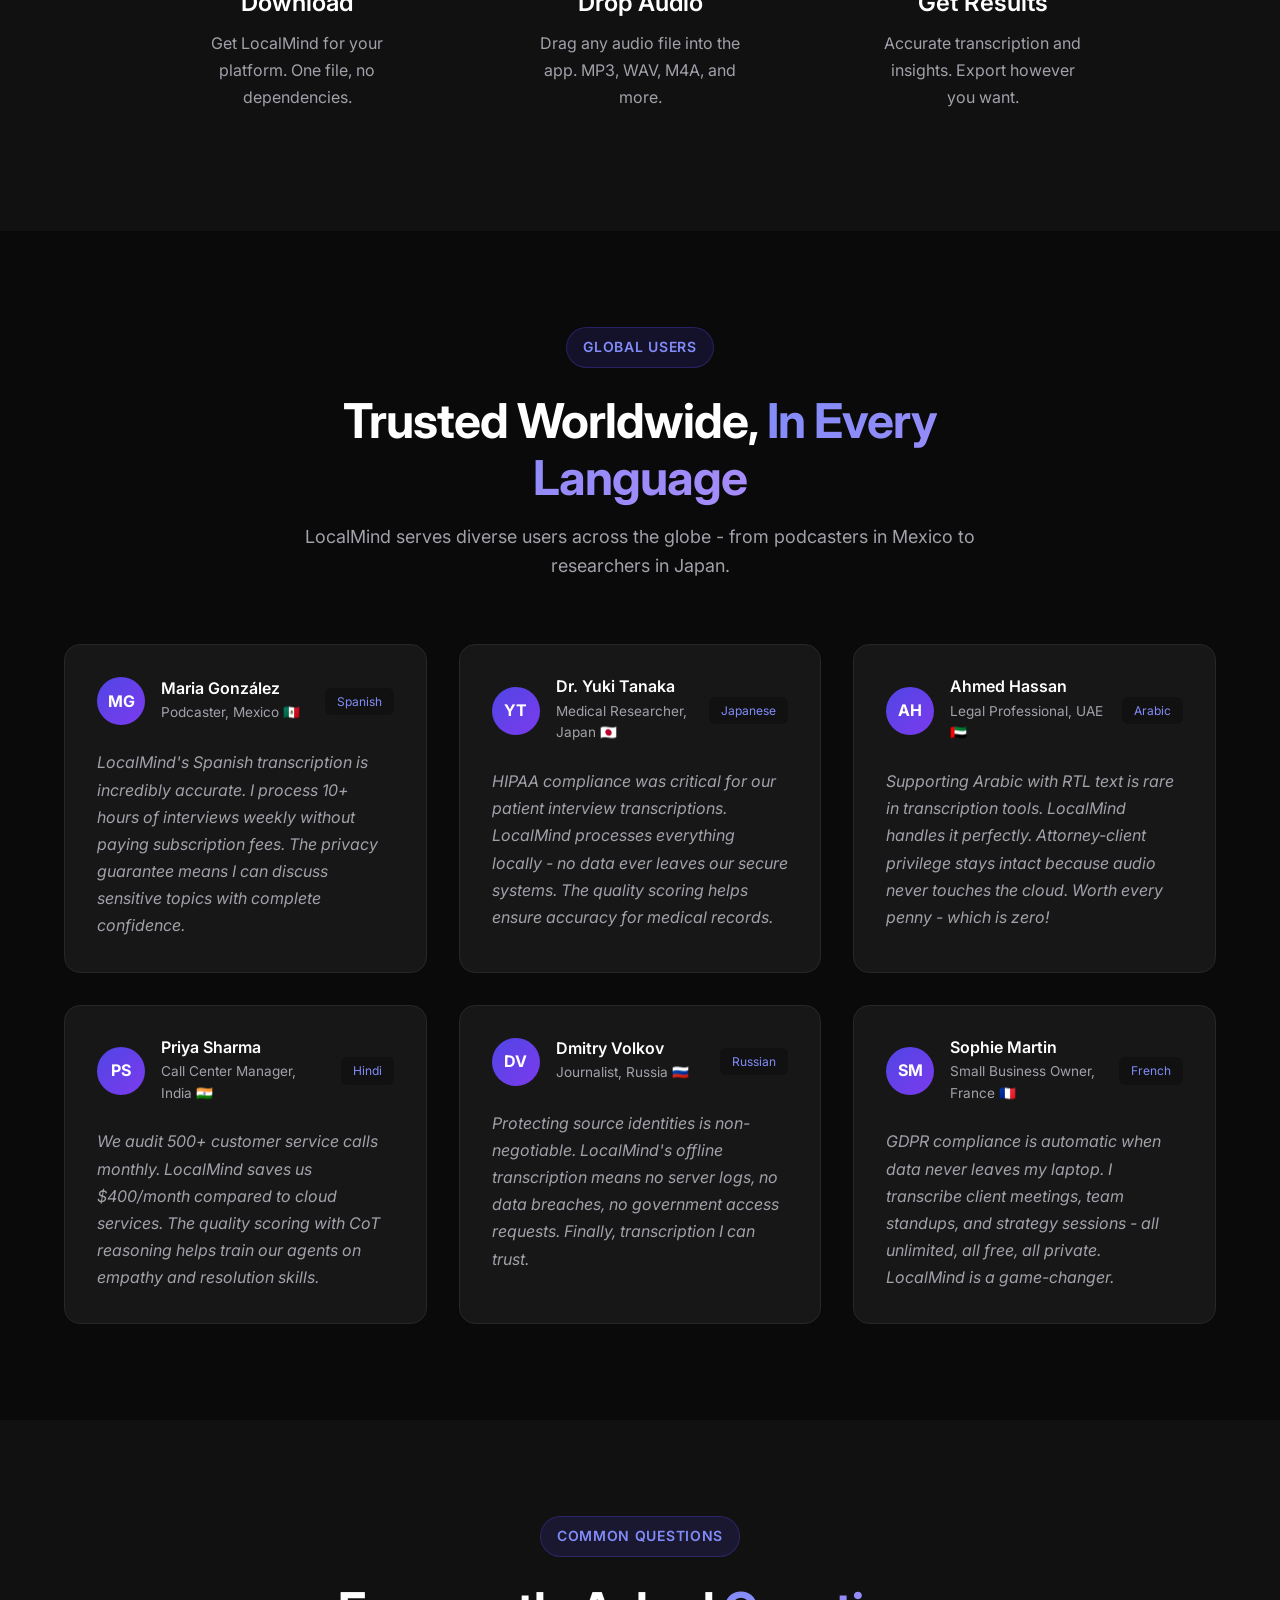
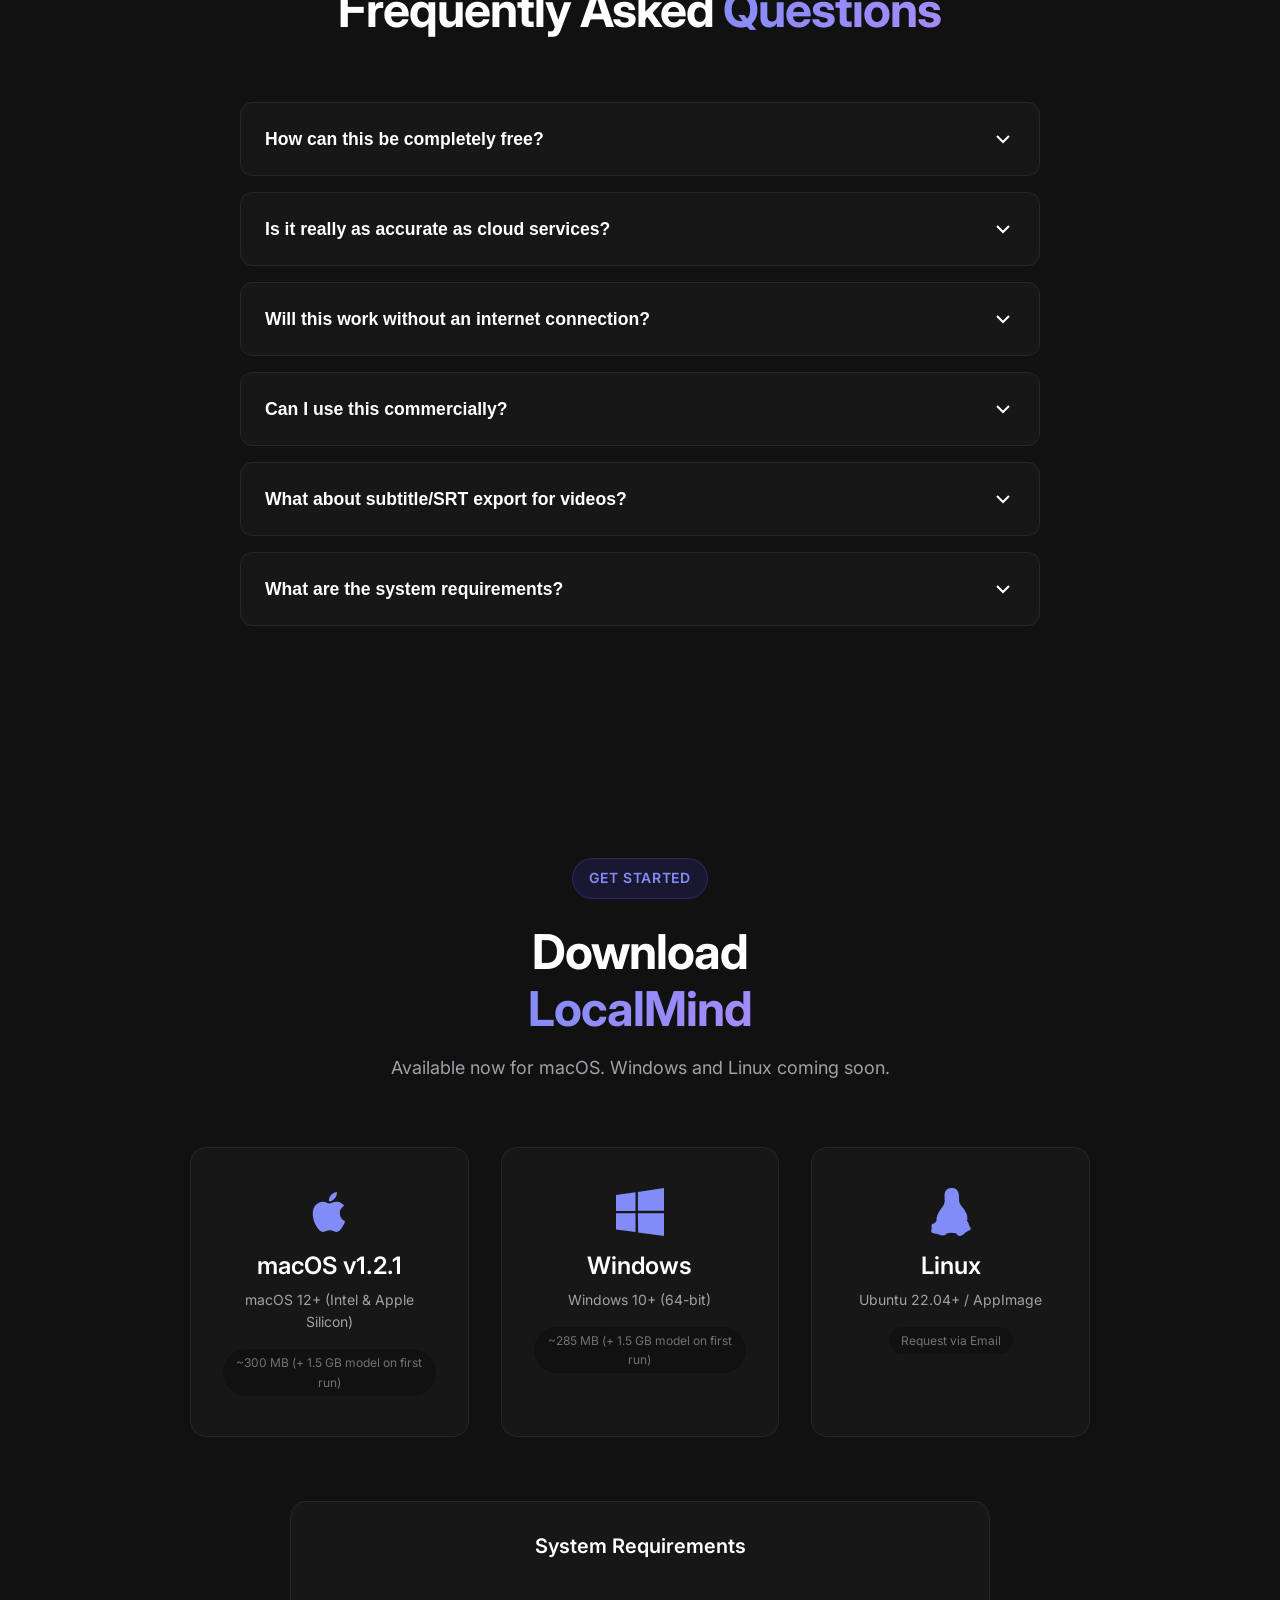
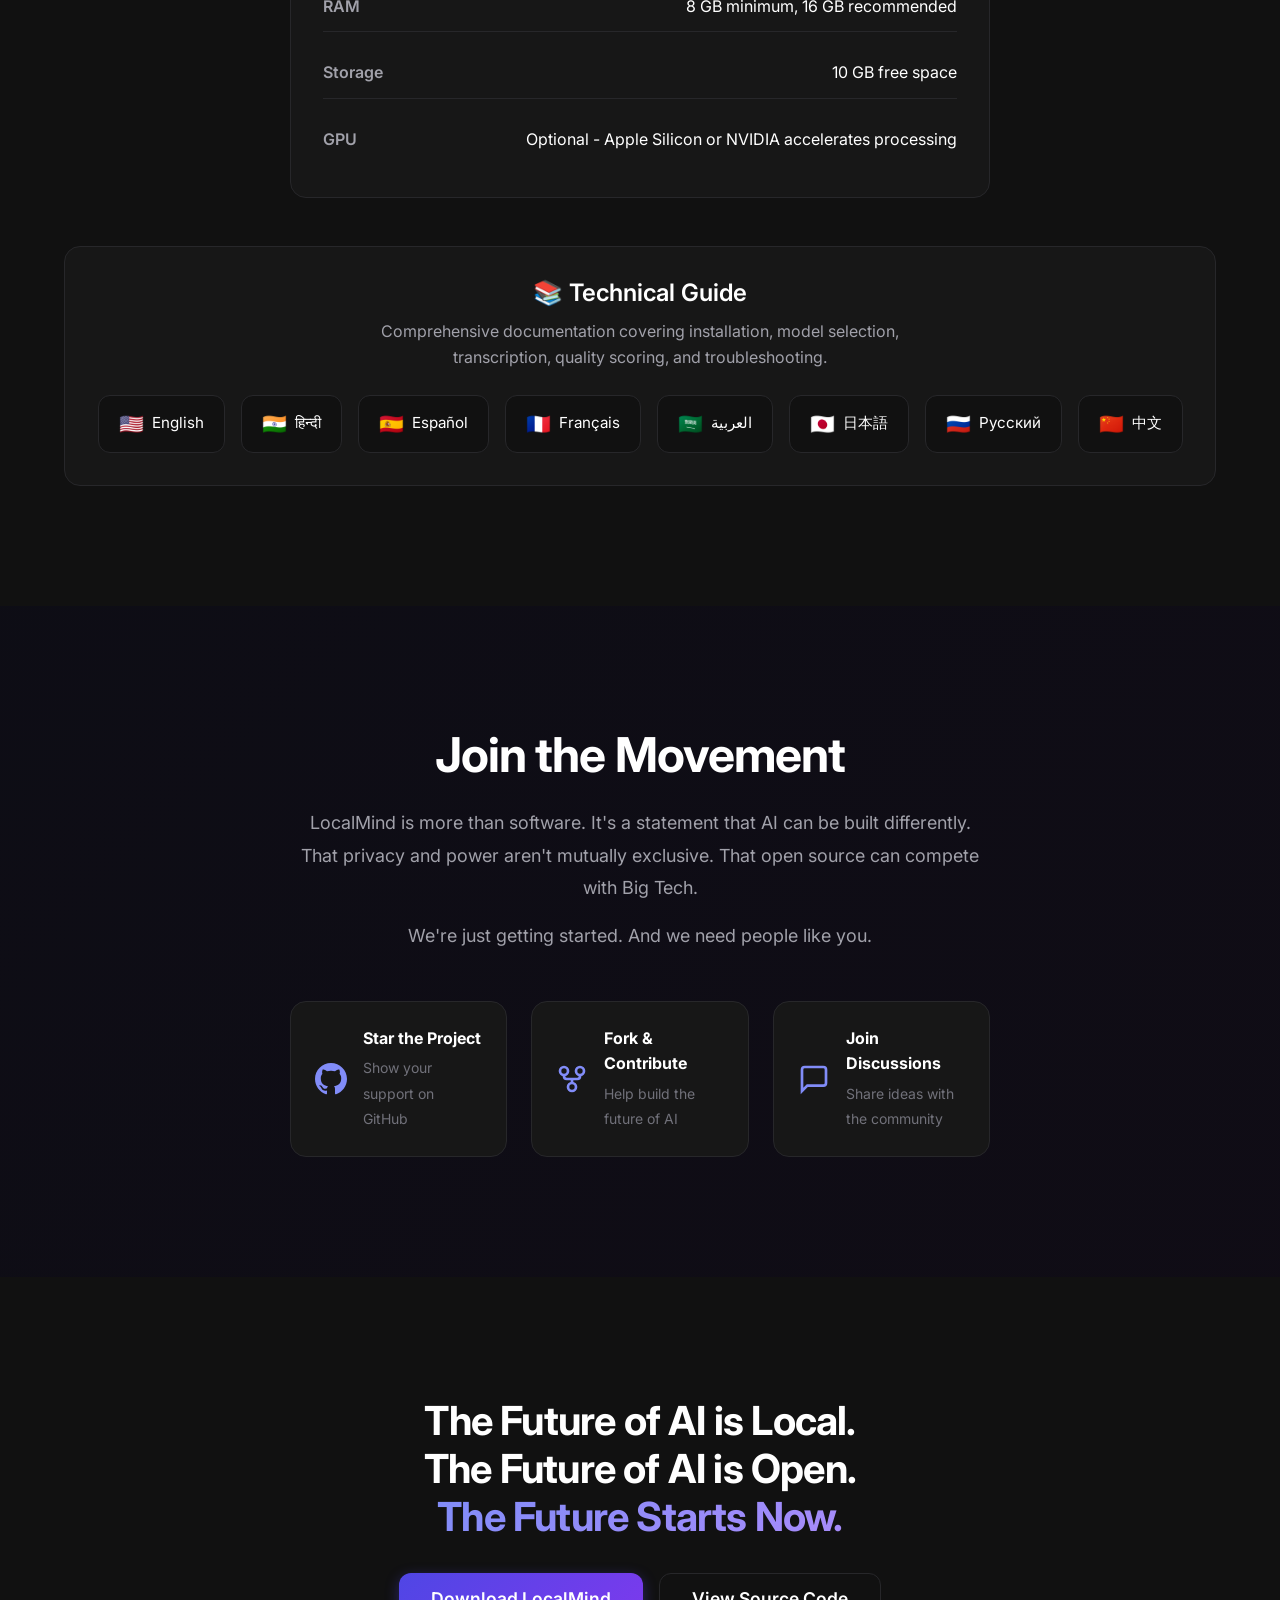
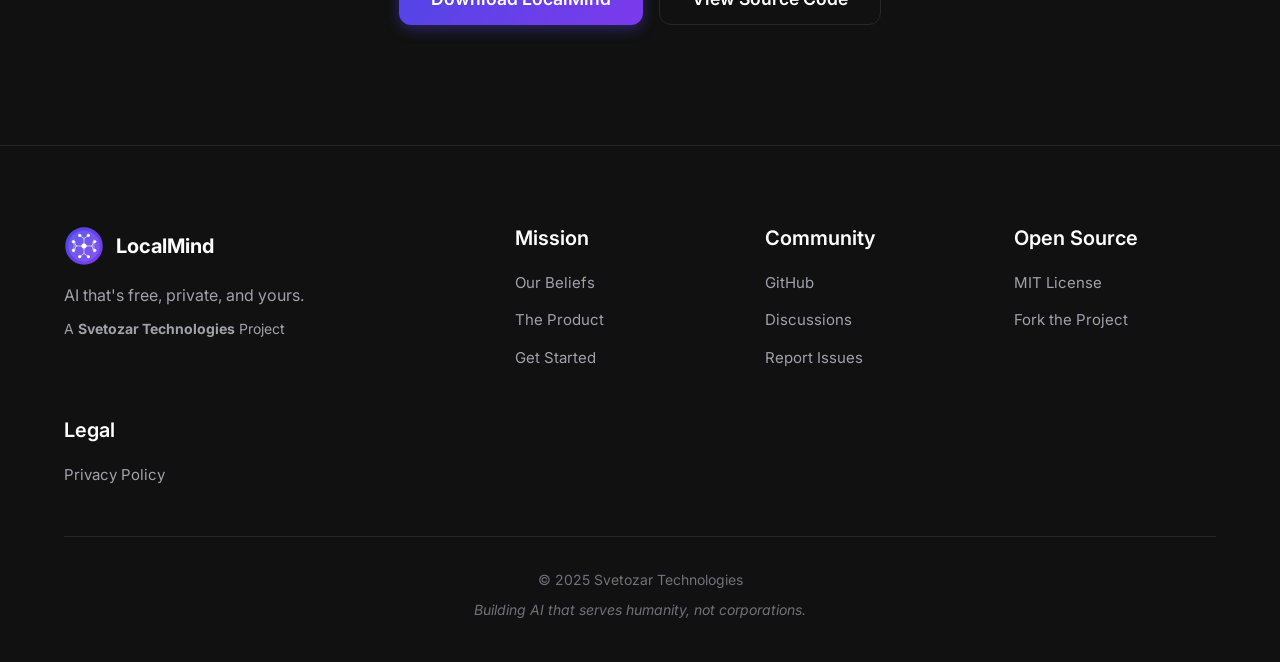
==== commit d65d8e79: "feat: update website with v1.2.1 download links - Fix macOS download URL to correct filename - Enabl" ====
--- a/website/index.html
+++ b/website/index.html
@@ -614,10 +614,10 @@
             <div class="section-header">
                 <span class="section-label" data-i18n="download.label">Get Started</span>
                 <h2 data-i18n="download.title">Download<br><span class="gradient-text">LocalMind</span></h2>
-                <p data-i18n="download.subtitle">Available now for macOS. Windows and Linux coming soon.</p>
+                <p data-i18n="download.subtitle">Available now for macOS and Windows. Linux available on request.</p>
             </div>
             <div class="download-cards">
-                <a href="#" class="download-card" id="macOSDownloadBtn" data-download-url="https://github.com/KaivalyaDeepTeam/localmind/releases/download/v1.2.1/LocalMind-1.2.1-macOS.dmg">
+                <a href="#" class="download-card" id="macOSDownloadBtn" data-download-url="https://github.com/KaivalyaDeepTeam/LocalMind/releases/download/v1.2.1/LocalMind-macOS.dmg">
                     <svg width="48" height="48" viewBox="0 0 24 24" fill="currentColor">
                         <path d="M18.71 19.5c-.83 1.24-1.71 2.45-3.05 2.47-1.34.03-1.77-.79-3.29-.79-1.53 0-2 .77-3.27.82-1.31.05-2.3-1.32-3.14-2.53C4.25 17 2.94 12.45 4.7 9.39c.87-1.52 2.43-2.48 4.12-2.51 1.28-.02 2.5.87 3.29.87.78 0 2.26-1.07 3.81-.91.65.03 2.47.26 3.64 1.98-.09.06-2.17 1.28-2.15 3.81.03 3.02 2.65 4.03 2.68 4.04-.03.07-.42 1.44-1.38 2.83M13 3.5c.73-.83 1.94-1.46 2.94-1.5.13 1.17-.34 2.35-1.04 3.19-.69.85-1.83 1.51-2.95 1.42-.15-1.15.41-2.35 1.05-3.11z"/>
                     </svg>
@@ -625,22 +625,22 @@
                     <p data-i18n="download_details.macos_desc">macOS 12+ (Intel & Apple Silicon)</p>
                     <span class="download-size" data-i18n="download_details.macos_size">~300 MB (+ 1.5 GB model on first run)</span>
                 </a>
-                <div class="download-card disabled">
+                <a href="https://github.com/KaivalyaDeepTeam/LocalMind/releases/download/v1.2.1/LocalMind-Windows.zip" class="download-card" id="windowsDownloadBtn">
                     <svg width="48" height="48" viewBox="0 0 24 24" fill="currentColor">
                         <path d="M0 3.449L9.75 2.1v9.451H0m10.949-9.602L24 0v11.4H10.949M0 12.6h9.75v9.451L0 20.699M10.949 12.6H24V24l-12.9-1.801"/>
                     </svg>
-                    <h3 data-i18n="download.windows">Windows</h3>
+                    <h3 data-i18n="download.windows">Windows v1.2.1</h3>
                     <p data-i18n="download_details.windows_desc">Windows 10+ (64-bit)</p>
-                    <span class="coming-soon-badge" data-i18n="download.coming_soon">Coming Soon</span>
-                </div>
-                <div class="download-card disabled">
+                    <span class="download-size" data-i18n="download_details.windows_size">~285 MB (+ 1.5 GB model on first run)</span>
+                </a>
+                <a href="mailto:kaivalyadeep@gmail.com?subject=LocalMind Linux Download Request" class="download-card" id="linuxDownloadBtn">
                     <svg width="48" height="48" viewBox="0 0 24 24" fill="currentColor">
                         <path d="M12.504 0c-.155 0-.315.008-.48.021-4.226.333-3.105 4.807-3.17 6.298-.076 1.092-.3 1.953-1.05 3.02-.885 1.051-2.127 2.75-2.716 4.521-.278.832-.41 1.684-.287 2.489a.424.424 0 00-.11.135c-.26.268-.45.6-.663.839-.199.199-.485.267-.797.4-.313.136-.658.269-.864.68-.09.189-.136.394-.132.602 0 .199.027.4.055.536.058.399.116.728.04.97-.249.68-.28 1.145-.106 1.484.174.334.535.47.94.601.81.2 1.91.135 2.774.6.926.466 1.866.67 2.616.47.526-.116.97-.464 1.208-.946.587-.003 1.23-.269 2.26-.334.699-.058 1.574.267 2.577.2.025.134.063.198.114.333l.003.003c.391.778 1.113 1.132 1.884 1.071.771-.06 1.592-.536 2.257-1.306.631-.765 1.683-1.084 2.378-1.503.348-.199.629-.469.649-.853.023-.4-.2-.811-.714-1.376v-.097l-.003-.003c-.17-.2-.25-.535-.338-.926-.085-.401-.182-.786-.492-1.046h-.003c-.059-.054-.123-.067-.188-.135a.357.357 0 00-.19-.064c.431-1.278.264-2.55-.173-3.694-.533-1.41-1.465-2.638-2.175-3.483-.796-1.005-1.576-1.957-1.56-3.368.026-2.152.236-6.133-3.544-6.139z"/>
                     </svg>
-                    <h3 data-i18n="download.linux">Linux</h3>
+                    <h3 data-i18n="download.linux">Linux v1.2.1</h3>
                     <p data-i18n="download_details.linux_desc">Ubuntu 22.04+ / AppImage</p>
-                    <span class="coming-soon-badge" data-i18n="download.coming_soon">Coming Soon</span>
-                </div>
+                    <span class="download-size" data-i18n="download_details.linux_size">Request via Email</span>
+                </a>
             </div>
             <div class="system-requirements">
                 <h4 data-i18n="download_details.system_req_heading">System Requirements</h4>
@@ -890,7 +890,7 @@
                     </div>
                     <h3 data-i18n="modal.success_title">✓ Thank You!</h3>
                     <p data-i18n="modal.success_text">We'll keep you updated on new features and improvements.</p>
-                    <a href="https://github.com/KaivalyaDeepTeam/localmind/releases/download/v1.2.1/LocalMind-1.2.1-macOS.dmg" class="btn btn-primary btn-lg btn-download-final" download data-i18n="modal.download_btn">
+                    <a href="https://github.com/KaivalyaDeepTeam/LocalMind/releases/download/v1.2.1/LocalMind-macOS.dmg" class="btn btn-primary btn-lg btn-download-final" download data-i18n="modal.download_btn">
                         Download LocalMind Now
                     </a>
                 </div>
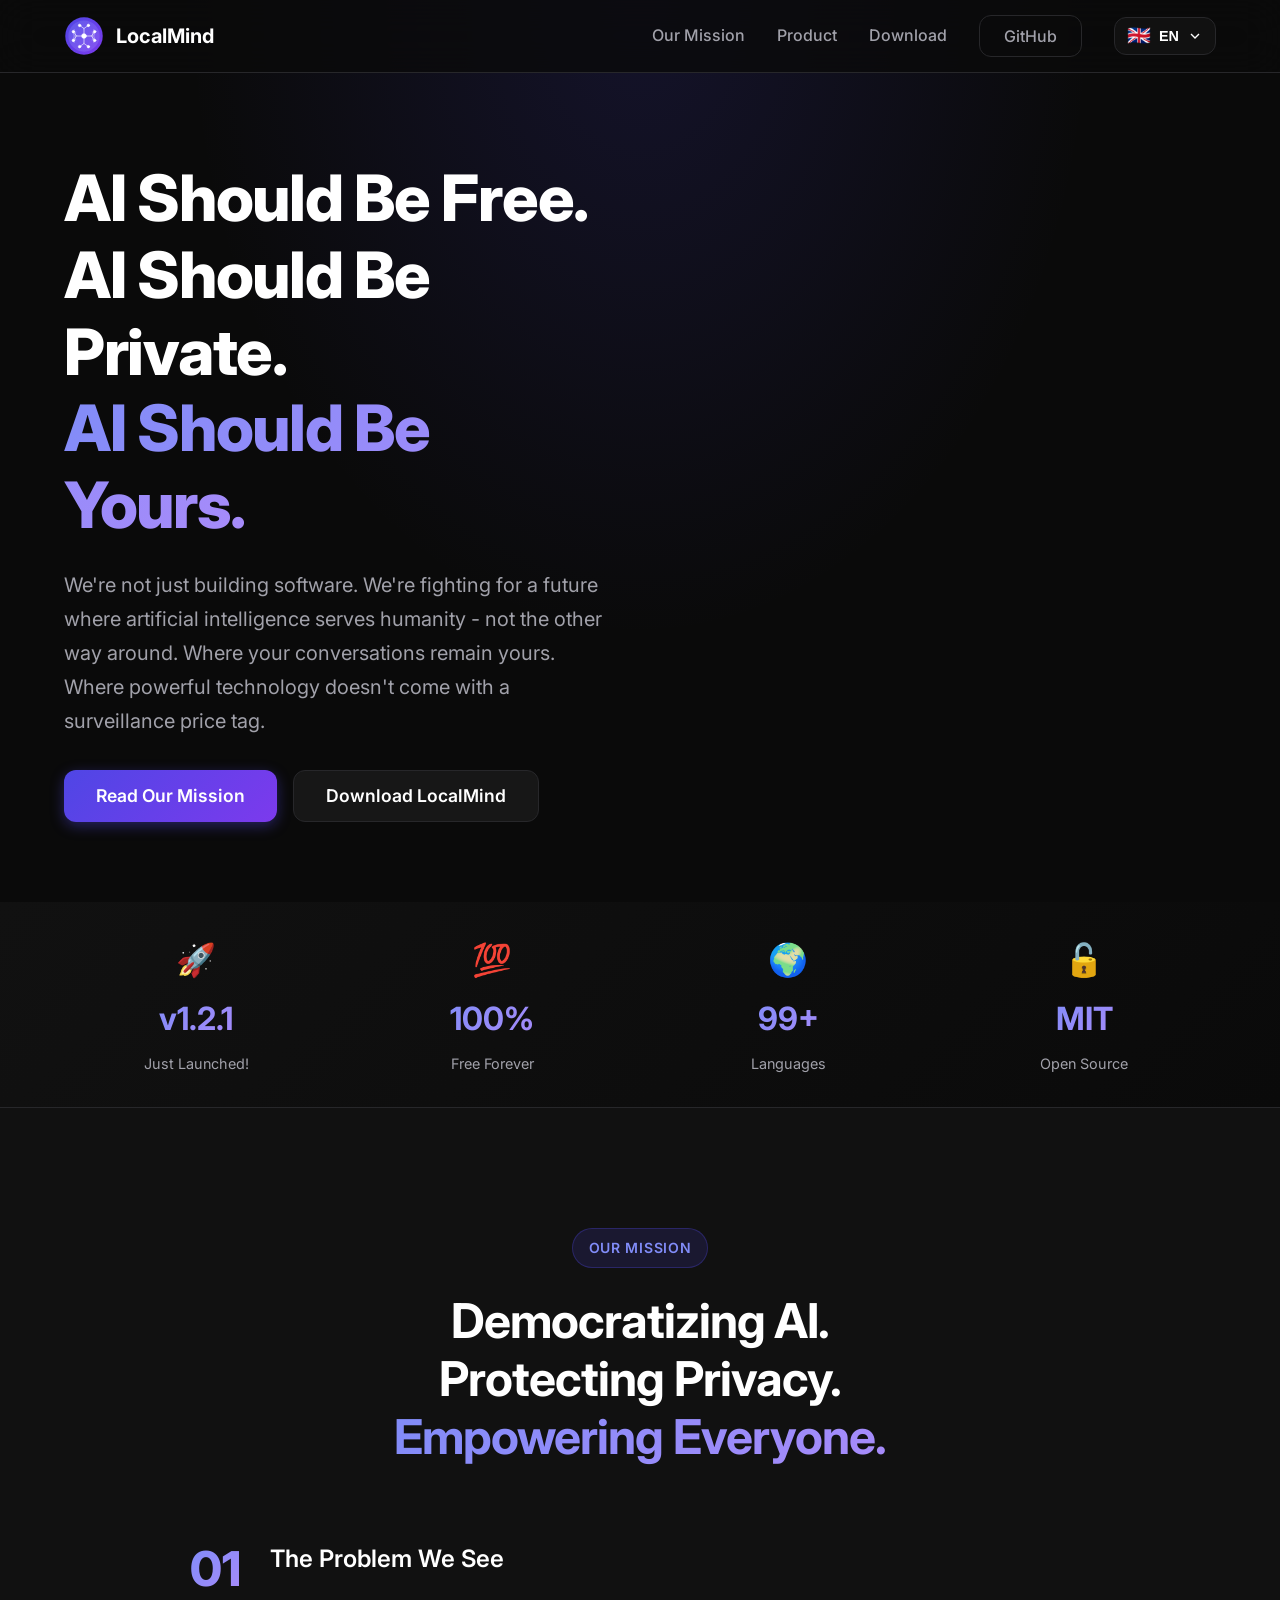
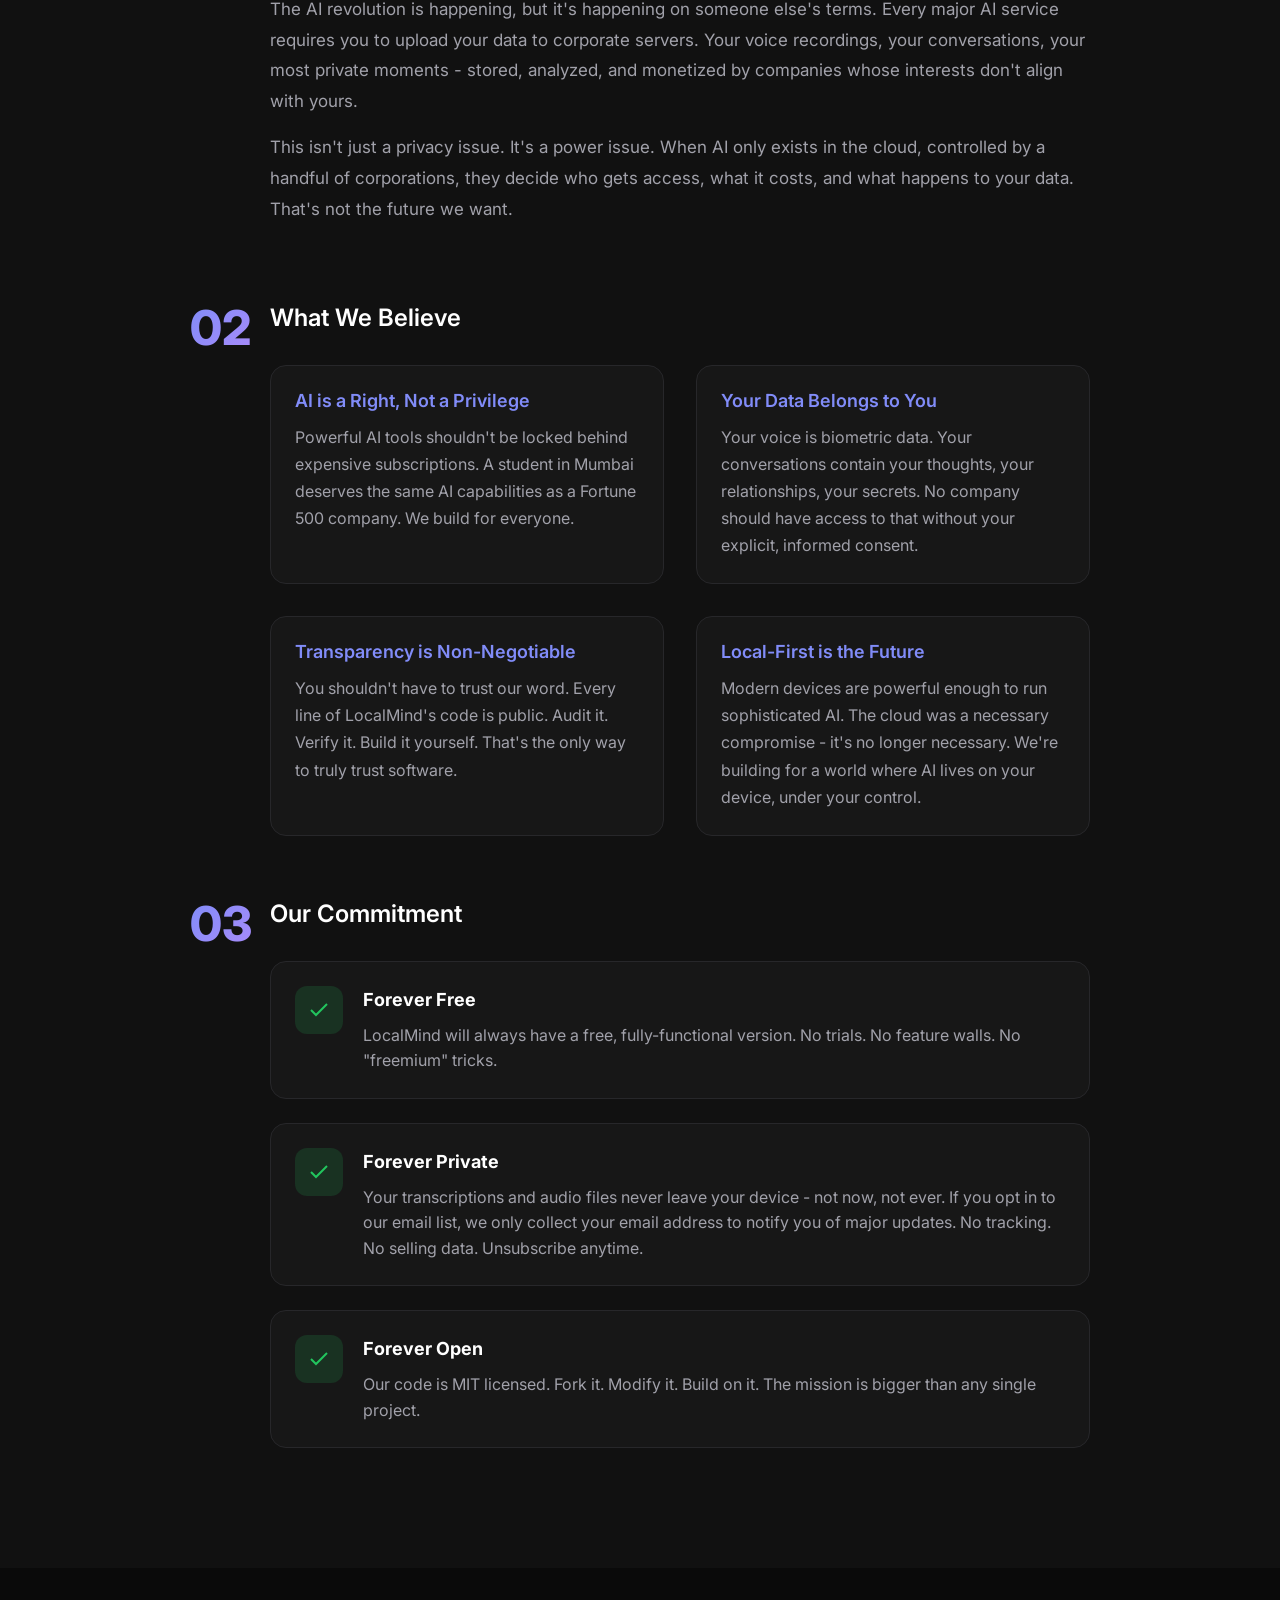
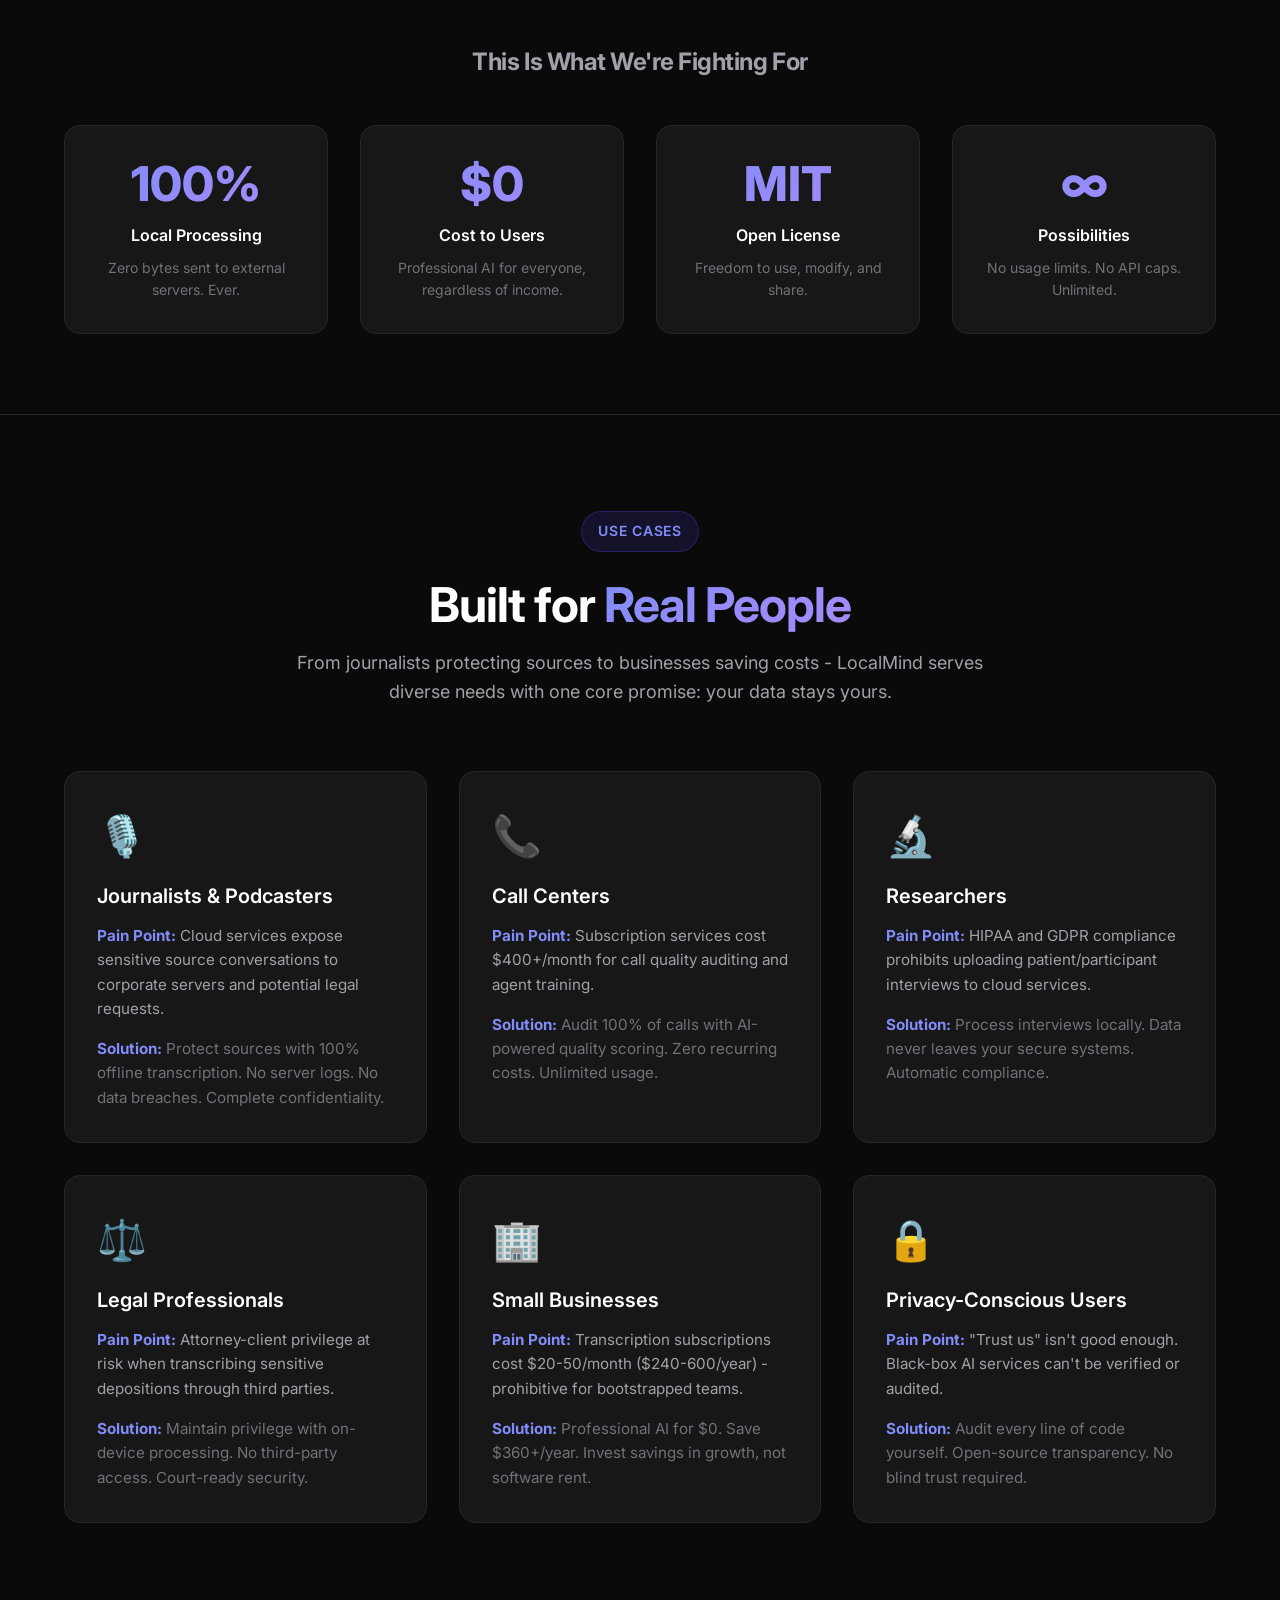
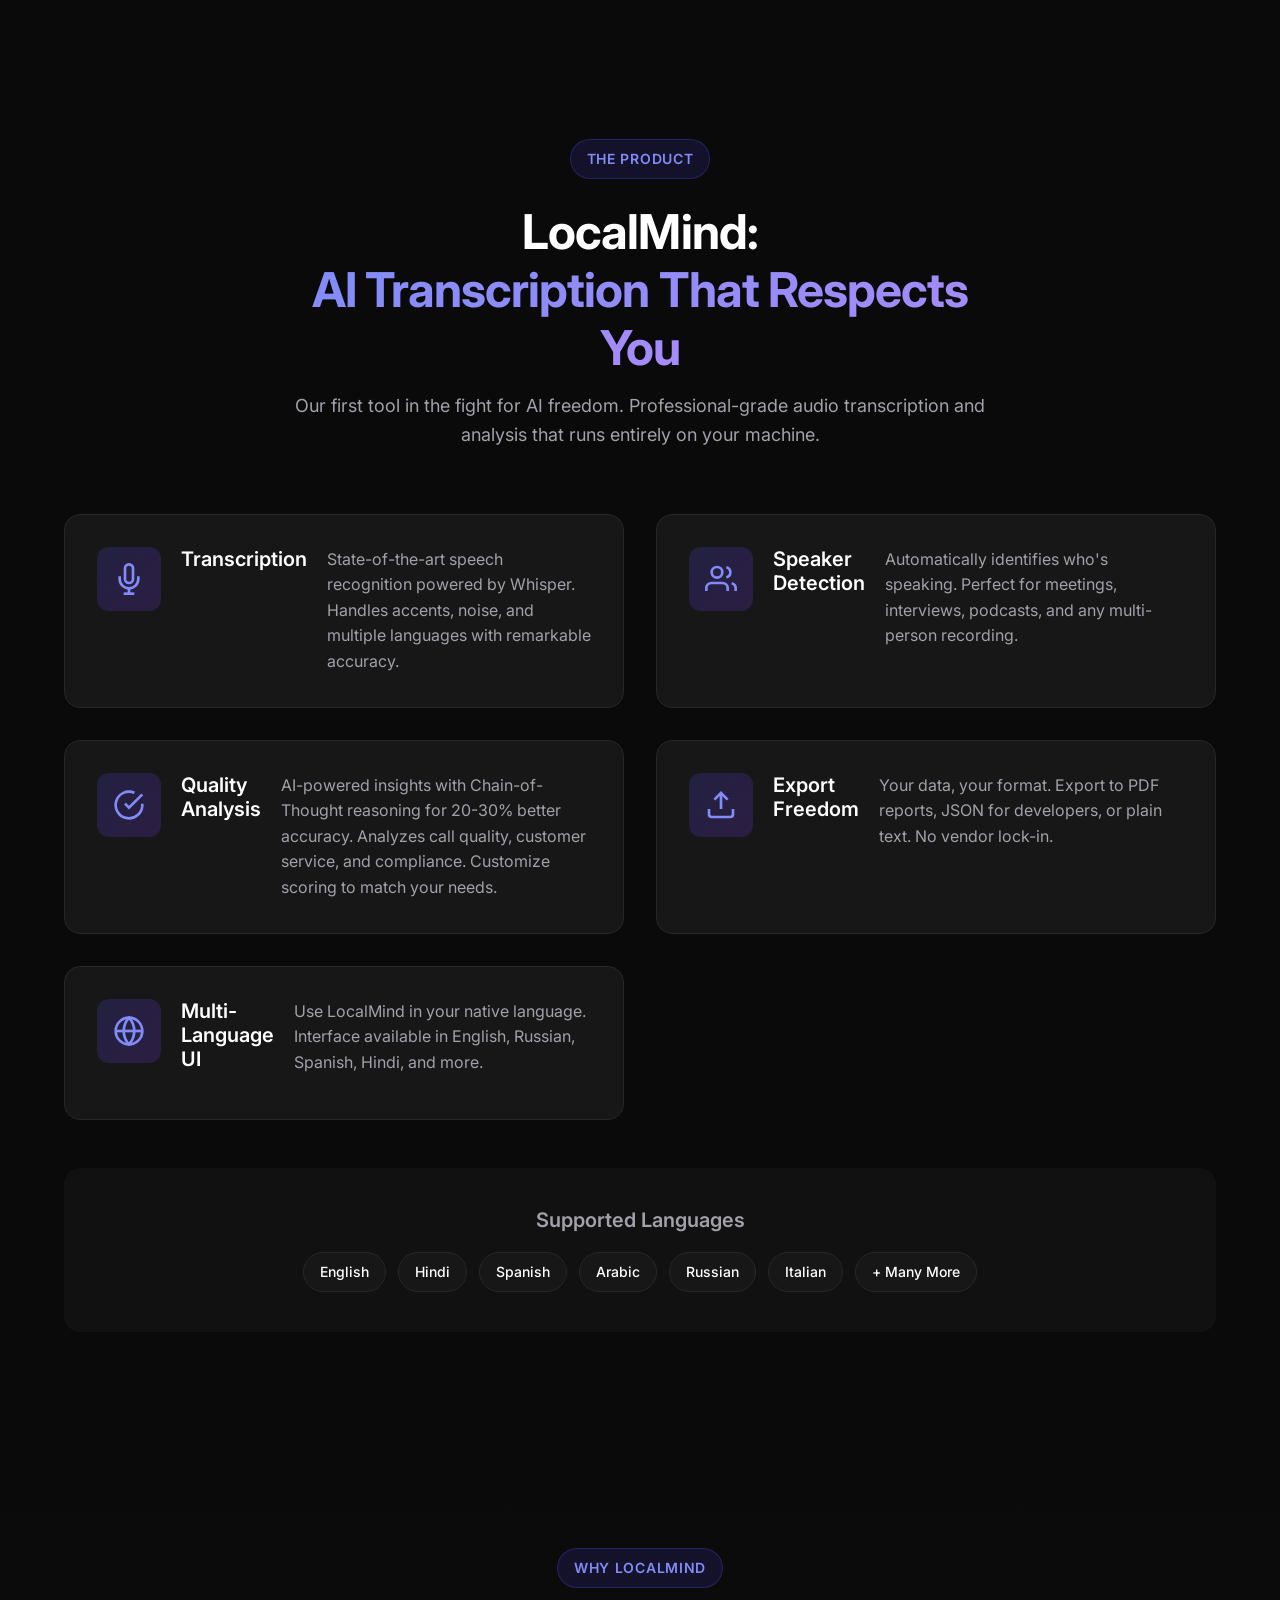
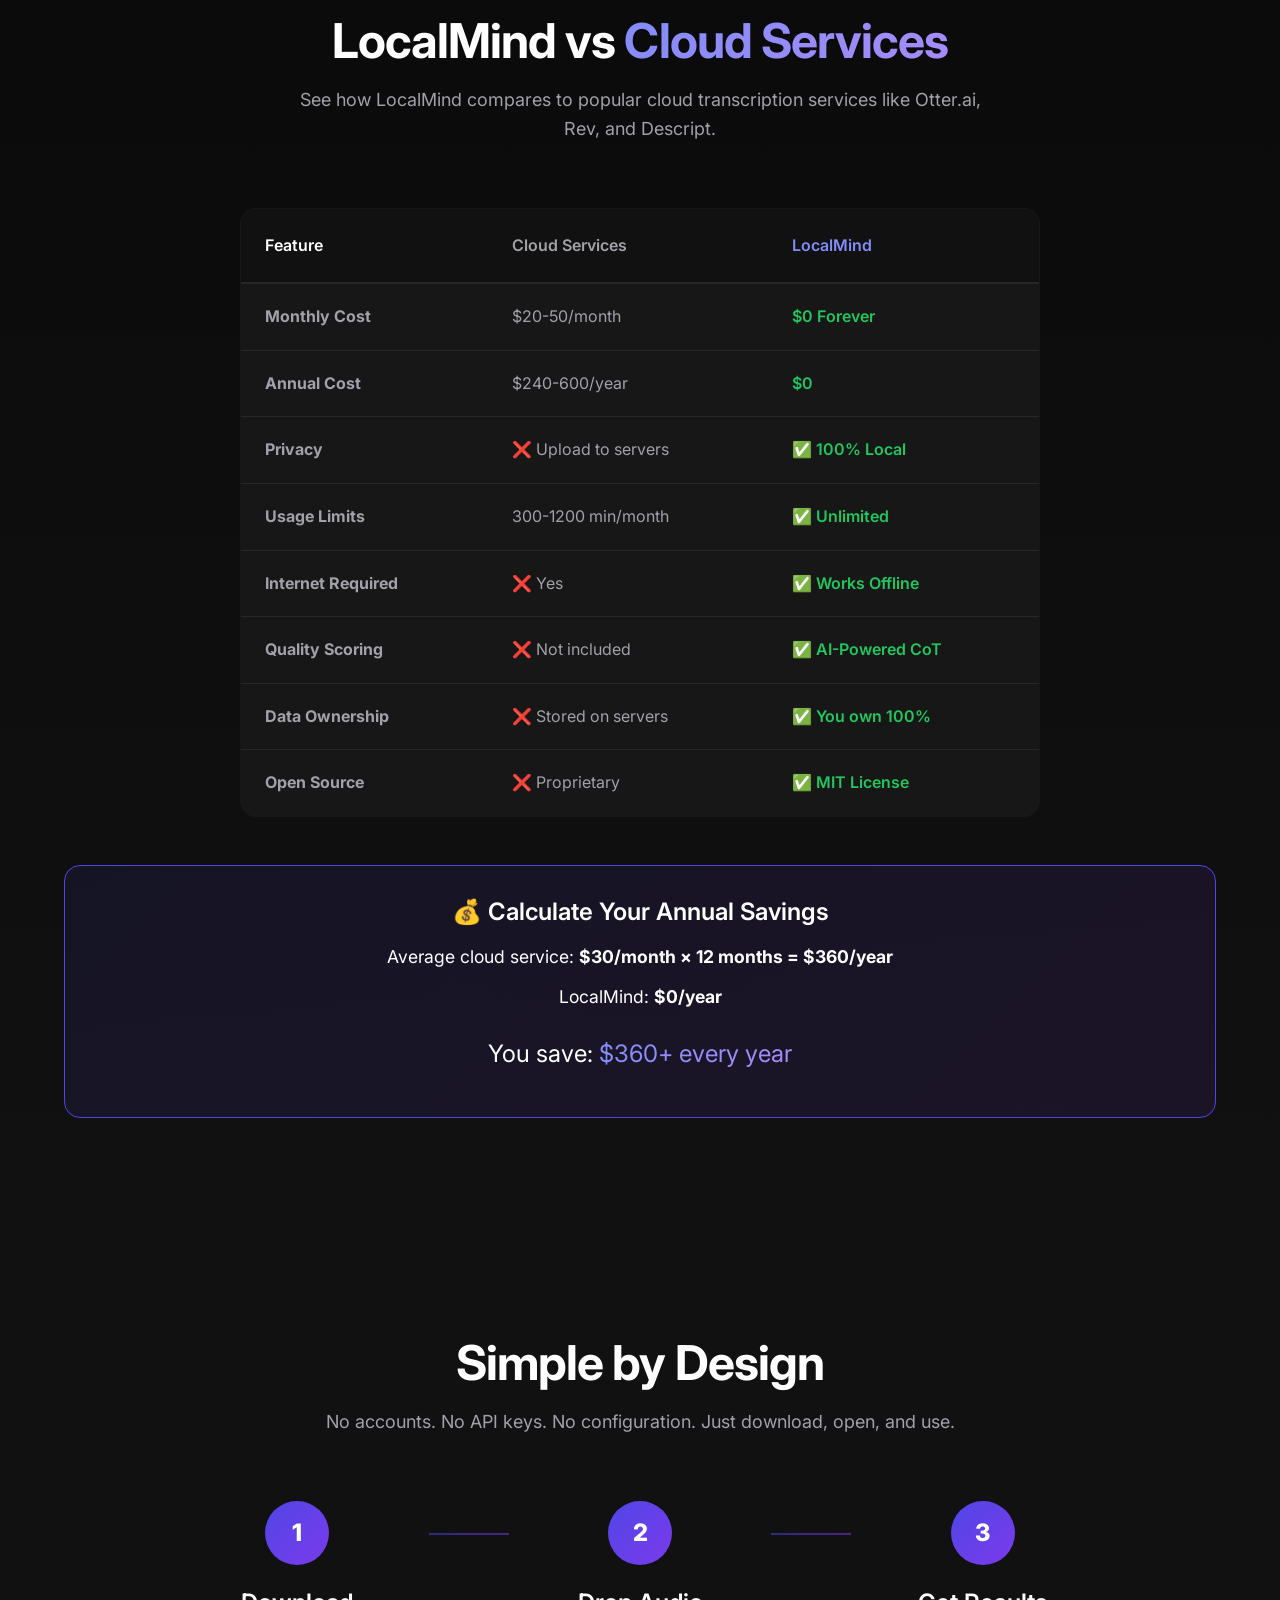
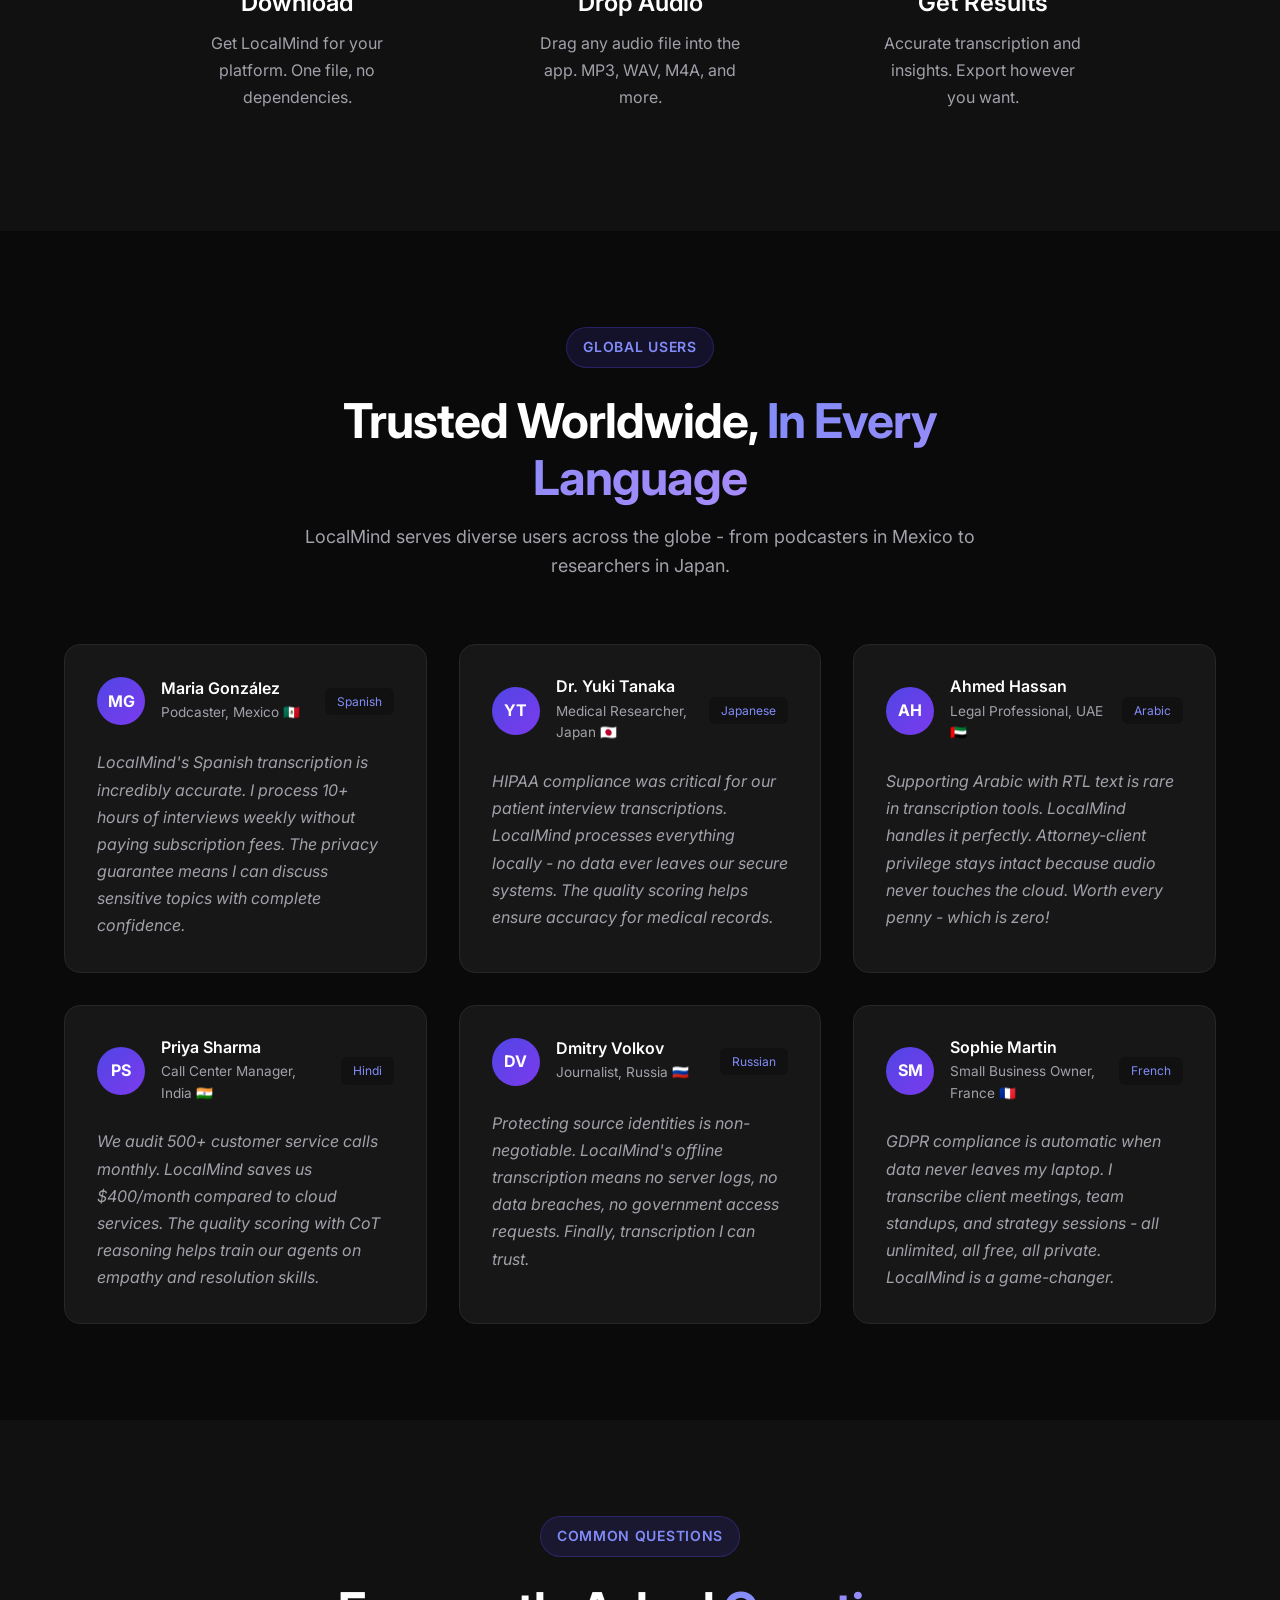
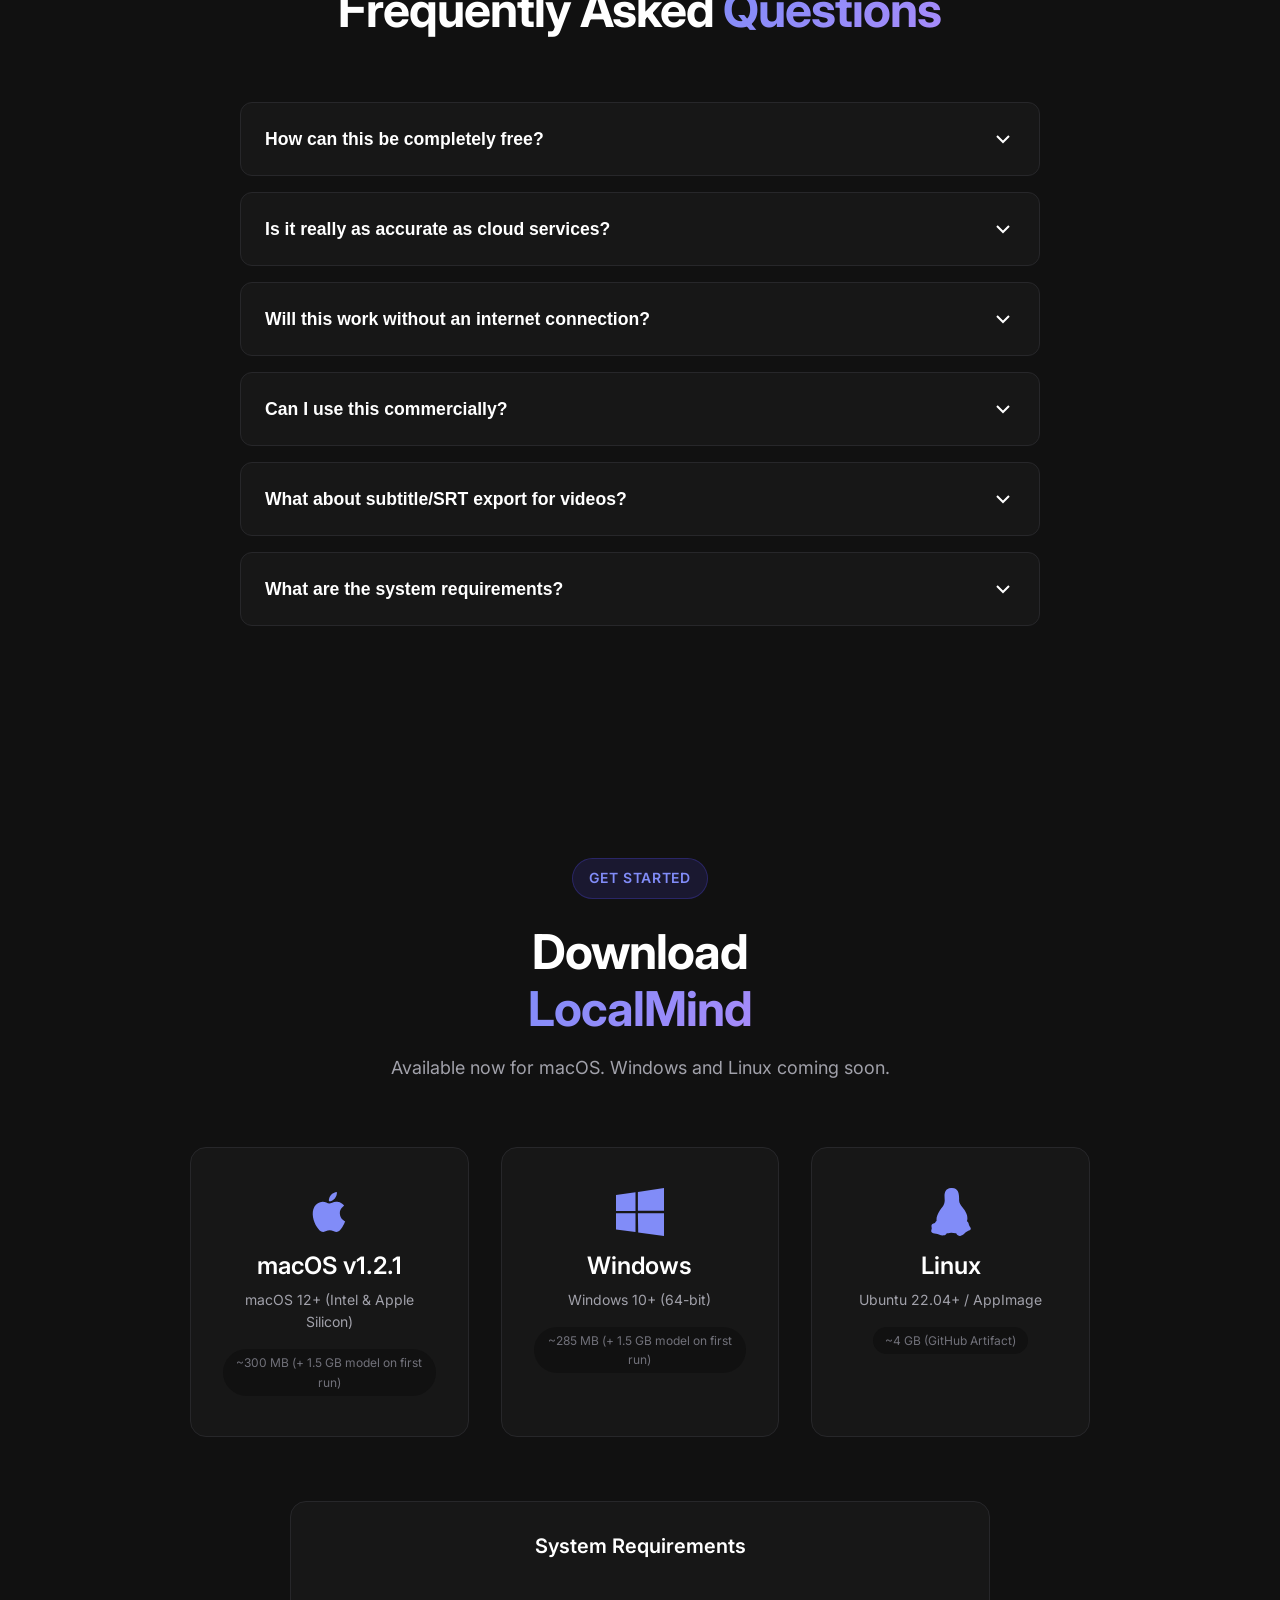
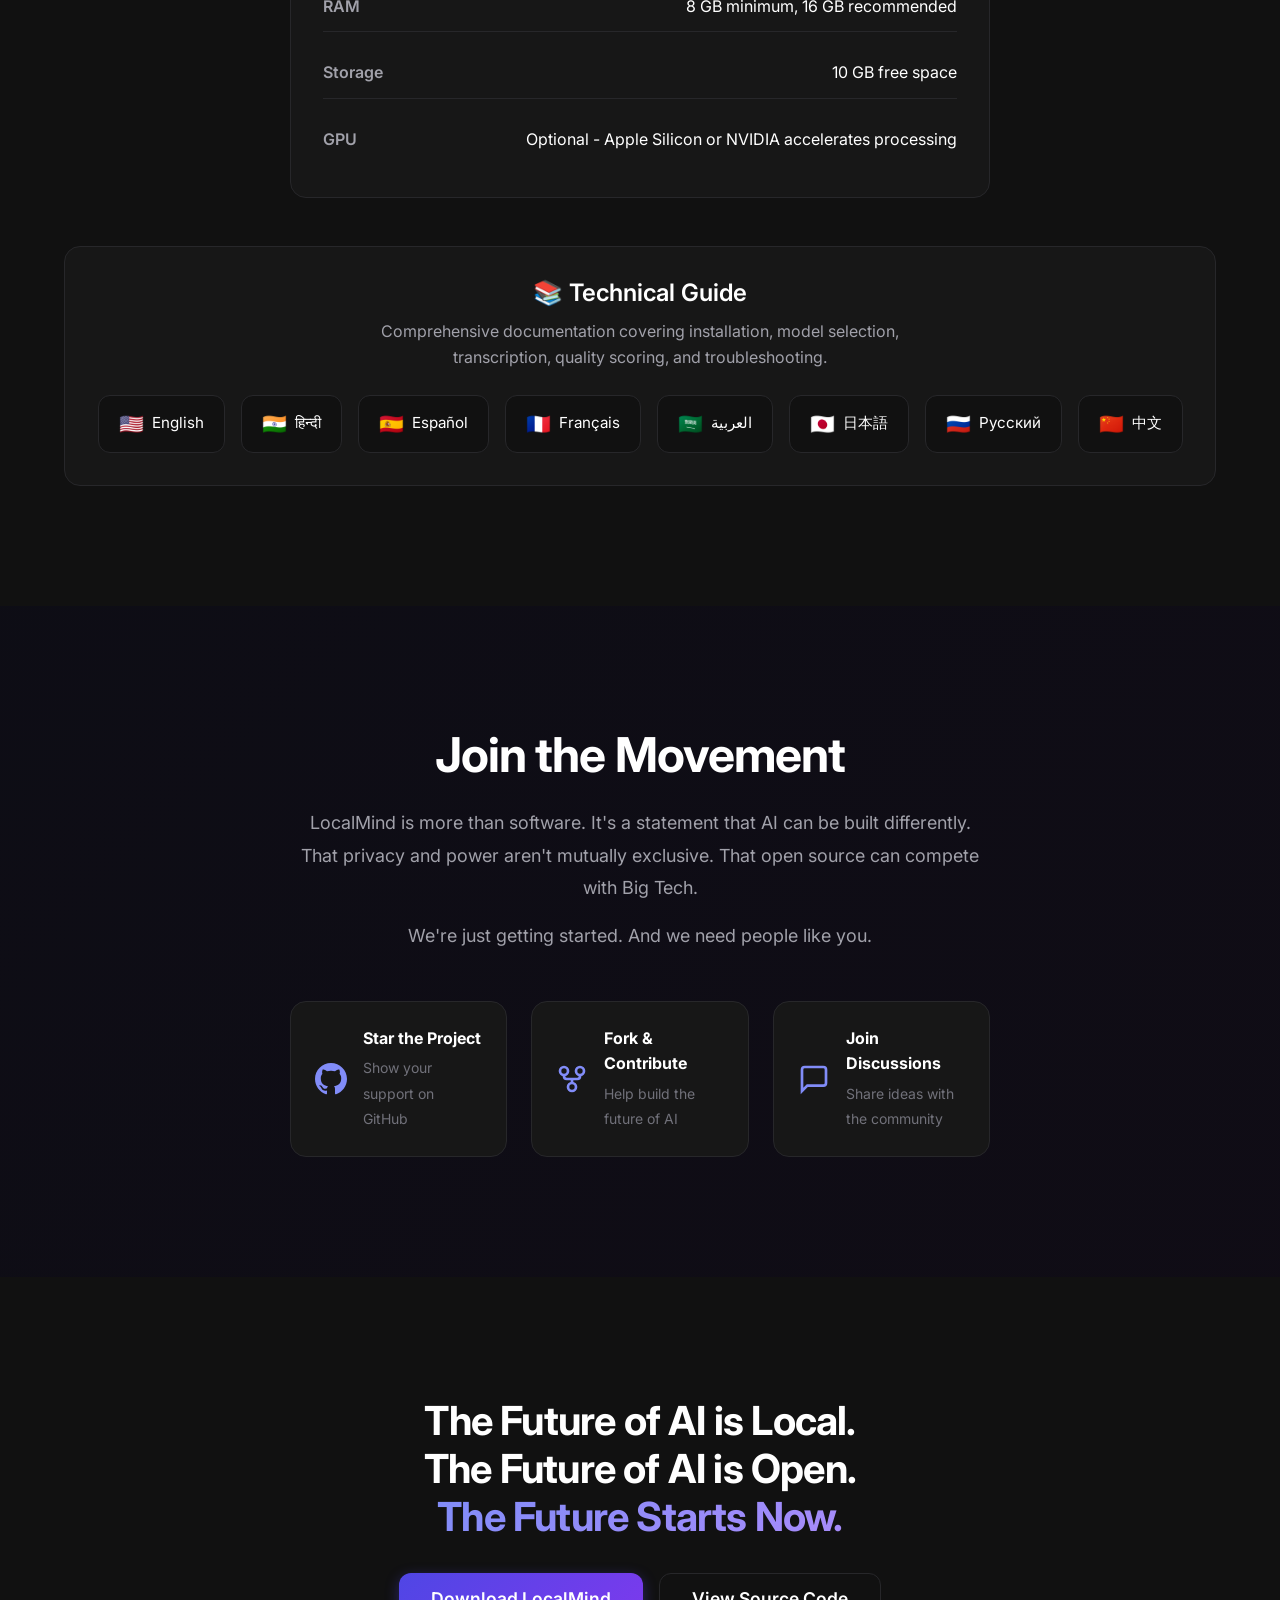
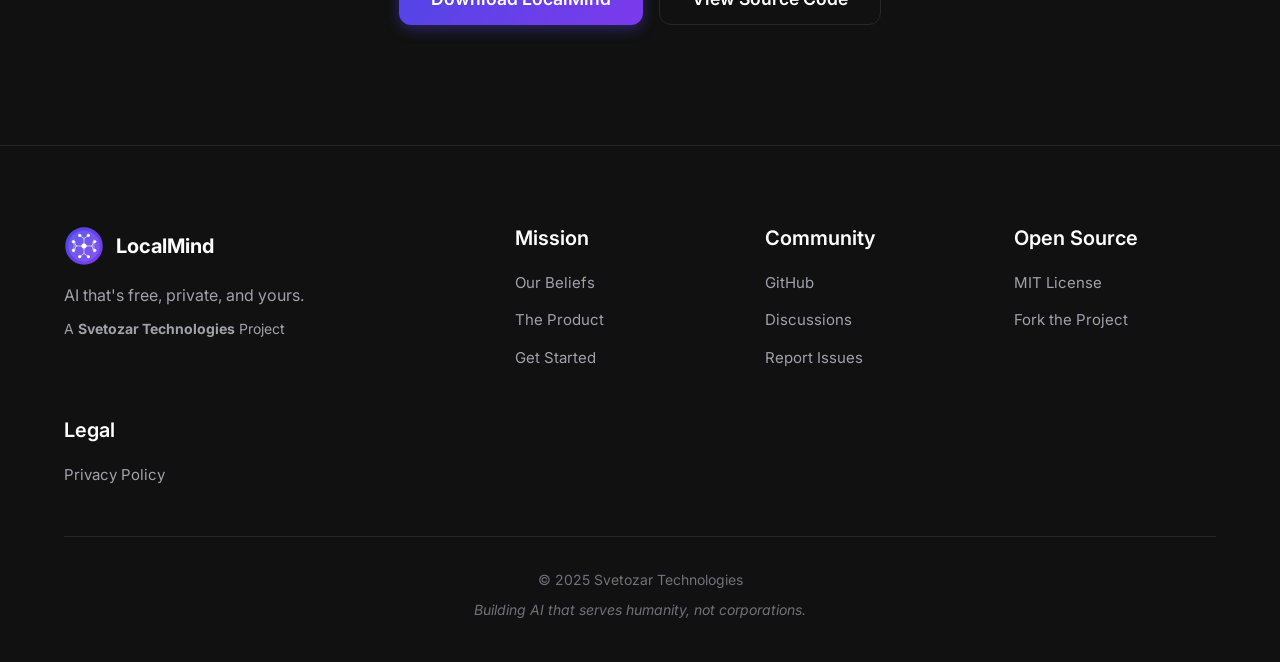
==== commit d5d795ea: "feat: add Linux download link to GitHub workflow artifact Link directly to workflow run where users " ====
--- a/website/index.html
+++ b/website/index.html
@@ -614,7 +614,7 @@
             <div class="section-header">
                 <span class="section-label" data-i18n="download.label">Get Started</span>
                 <h2 data-i18n="download.title">Download<br><span class="gradient-text">LocalMind</span></h2>
-                <p data-i18n="download.subtitle">Available now for macOS and Windows. Linux available on request.</p>
+                <p data-i18n="download.subtitle">Available now for macOS, Windows, and Linux.</p>
             </div>
             <div class="download-cards">
                 <a href="#" class="download-card" id="macOSDownloadBtn" data-download-url="https://github.com/KaivalyaDeepTeam/LocalMind/releases/download/v1.2.1/LocalMind-macOS.dmg">
@@ -633,13 +633,13 @@
                     <p data-i18n="download_details.windows_desc">Windows 10+ (64-bit)</p>
                     <span class="download-size" data-i18n="download_details.windows_size">~285 MB (+ 1.5 GB model on first run)</span>
                 </a>
-                <a href="mailto:kaivalyadeep@gmail.com?subject=LocalMind Linux Download Request" class="download-card" id="linuxDownloadBtn">
+                <a href="https://github.com/KaivalyaDeepTeam/LocalMind/actions/runs/21146476138" target="_blank" class="download-card" id="linuxDownloadBtn">
                     <svg width="48" height="48" viewBox="0 0 24 24" fill="currentColor">
                         <path d="M12.504 0c-.155 0-.315.008-.48.021-4.226.333-3.105 4.807-3.17 6.298-.076 1.092-.3 1.953-1.05 3.02-.885 1.051-2.127 2.75-2.716 4.521-.278.832-.41 1.684-.287 2.489a.424.424 0 00-.11.135c-.26.268-.45.6-.663.839-.199.199-.485.267-.797.4-.313.136-.658.269-.864.68-.09.189-.136.394-.132.602 0 .199.027.4.055.536.058.399.116.728.04.97-.249.68-.28 1.145-.106 1.484.174.334.535.47.94.601.81.2 1.91.135 2.774.6.926.466 1.866.67 2.616.47.526-.116.97-.464 1.208-.946.587-.003 1.23-.269 2.26-.334.699-.058 1.574.267 2.577.2.025.134.063.198.114.333l.003.003c.391.778 1.113 1.132 1.884 1.071.771-.06 1.592-.536 2.257-1.306.631-.765 1.683-1.084 2.378-1.503.348-.199.629-.469.649-.853.023-.4-.2-.811-.714-1.376v-.097l-.003-.003c-.17-.2-.25-.535-.338-.926-.085-.401-.182-.786-.492-1.046h-.003c-.059-.054-.123-.067-.188-.135a.357.357 0 00-.19-.064c.431-1.278.264-2.55-.173-3.694-.533-1.41-1.465-2.638-2.175-3.483-.796-1.005-1.576-1.957-1.56-3.368.026-2.152.236-6.133-3.544-6.139z"/>
                     </svg>
                     <h3 data-i18n="download.linux">Linux v1.2.1</h3>
                     <p data-i18n="download_details.linux_desc">Ubuntu 22.04+ / AppImage</p>
-                    <span class="download-size" data-i18n="download_details.linux_size">Request via Email</span>
+                    <span class="download-size" data-i18n="download_details.linux_size">~4 GB (GitHub Artifact)</span>
                 </a>
             </div>
             <div class="system-requirements">
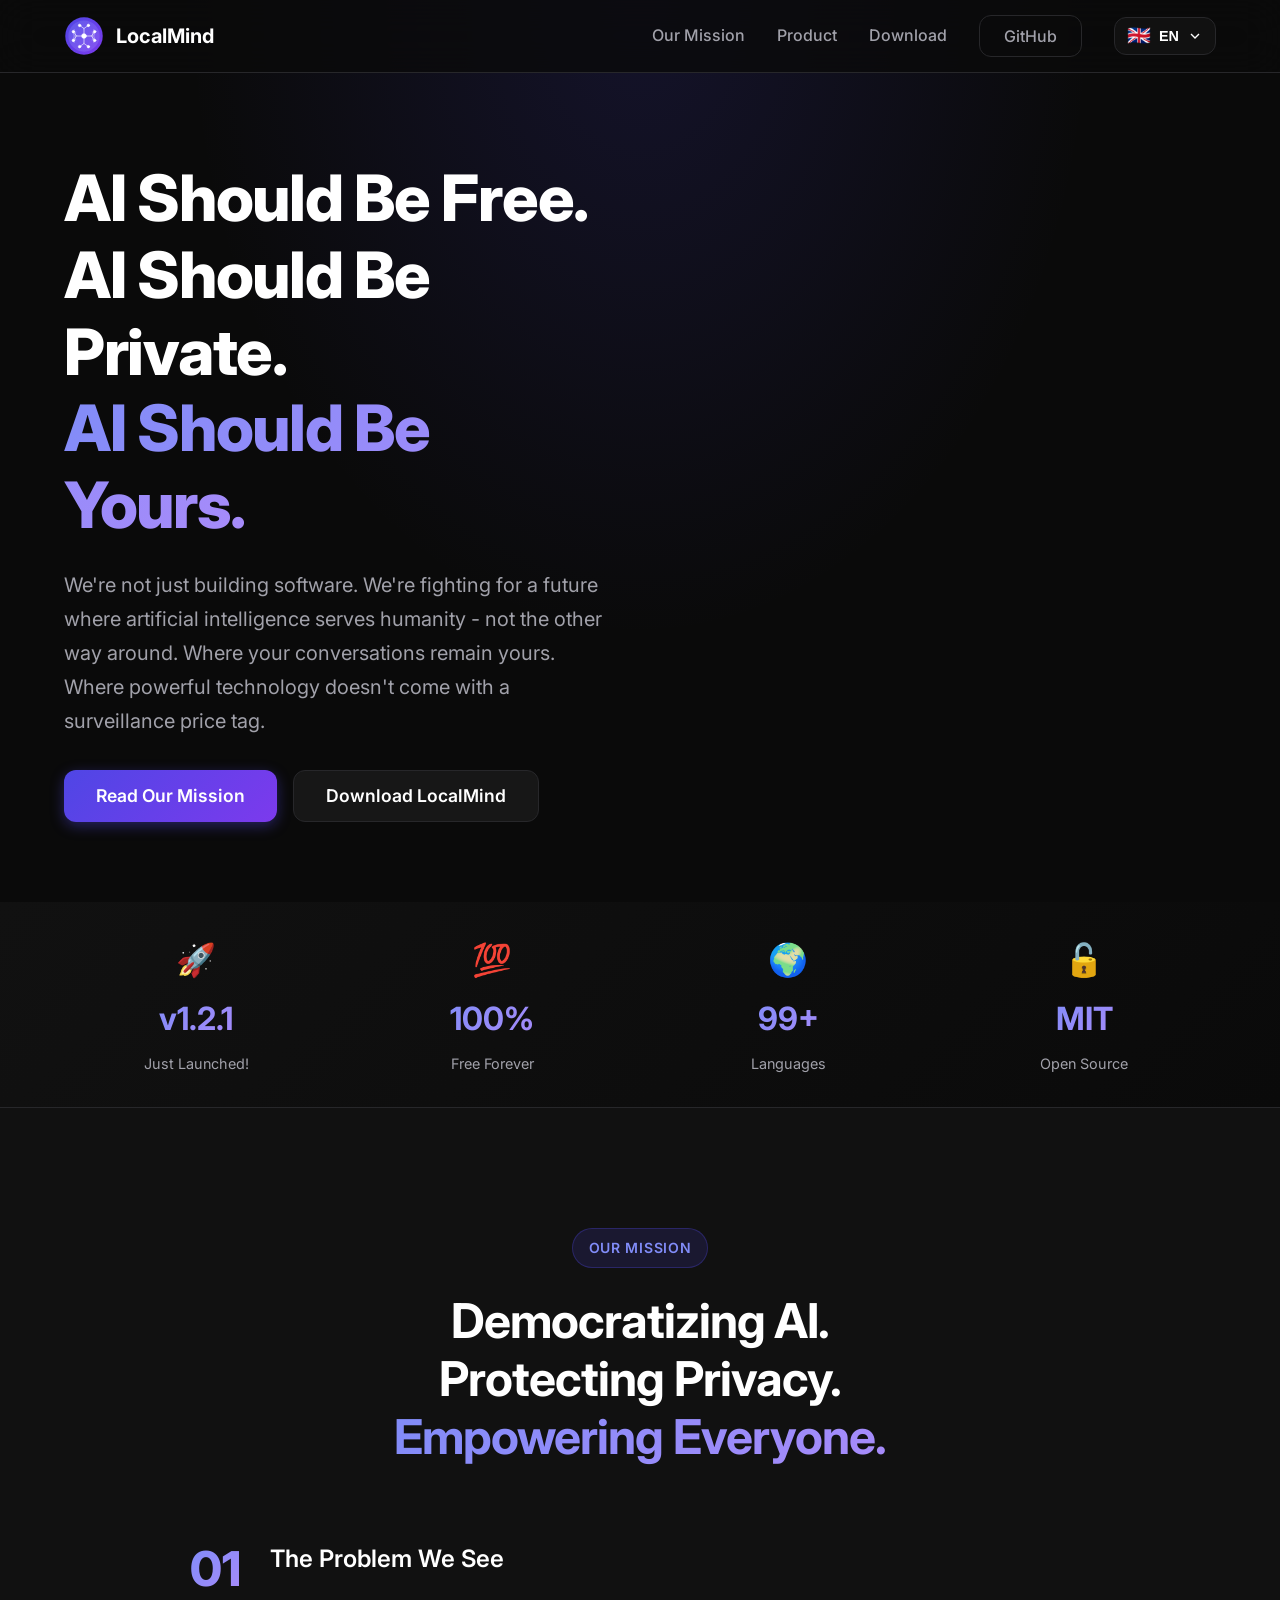
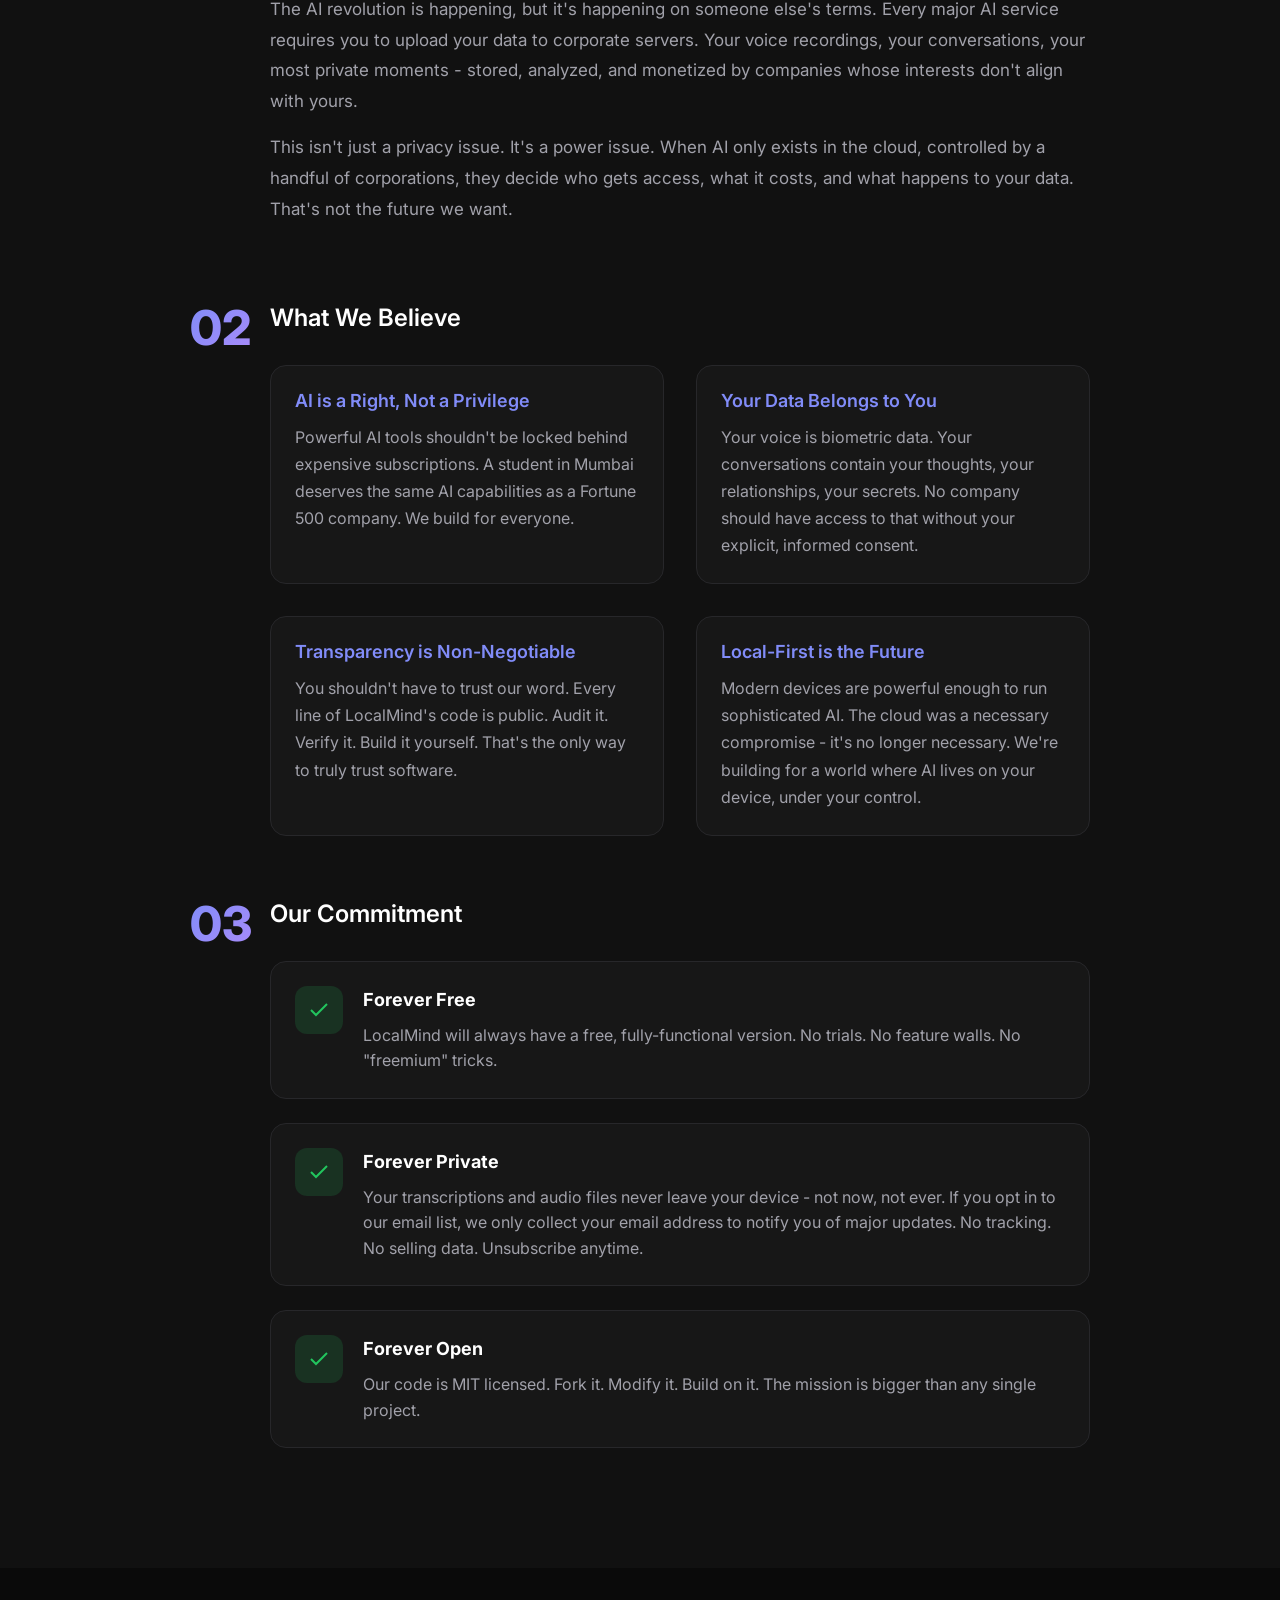
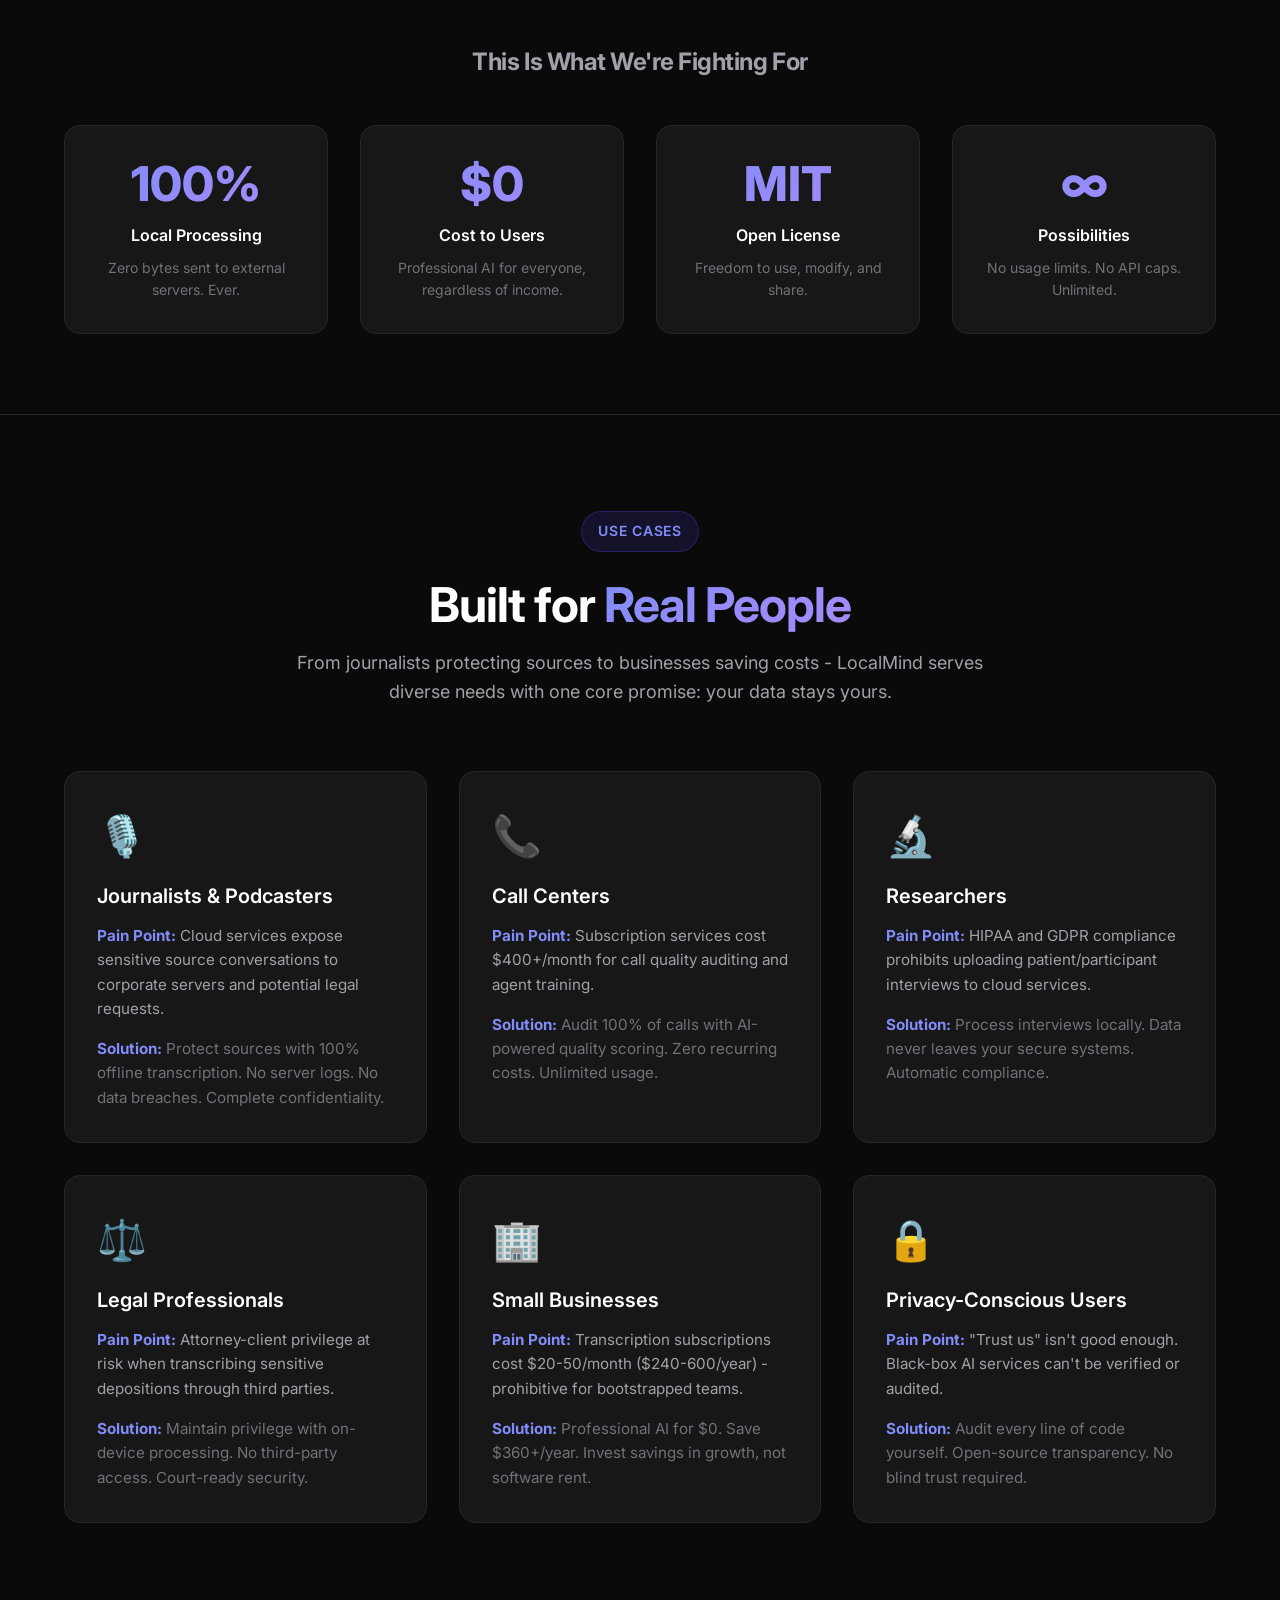
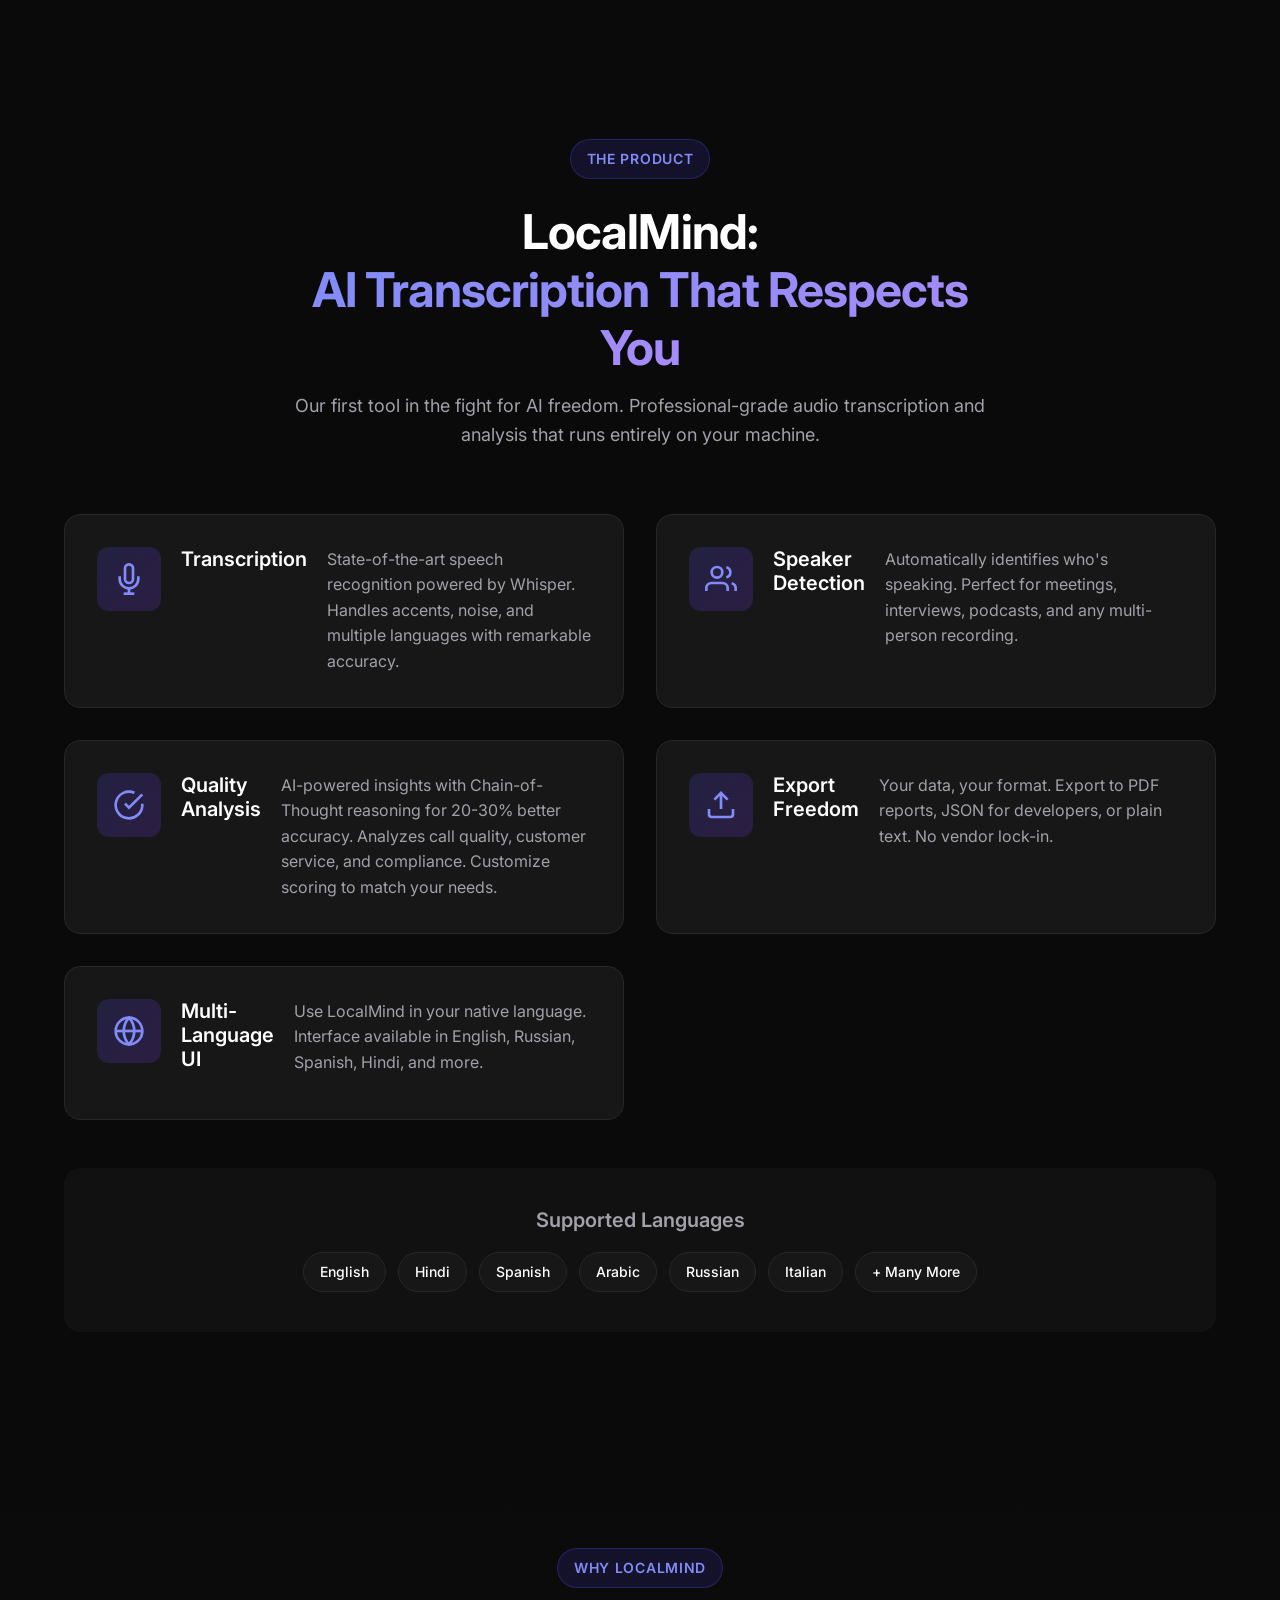
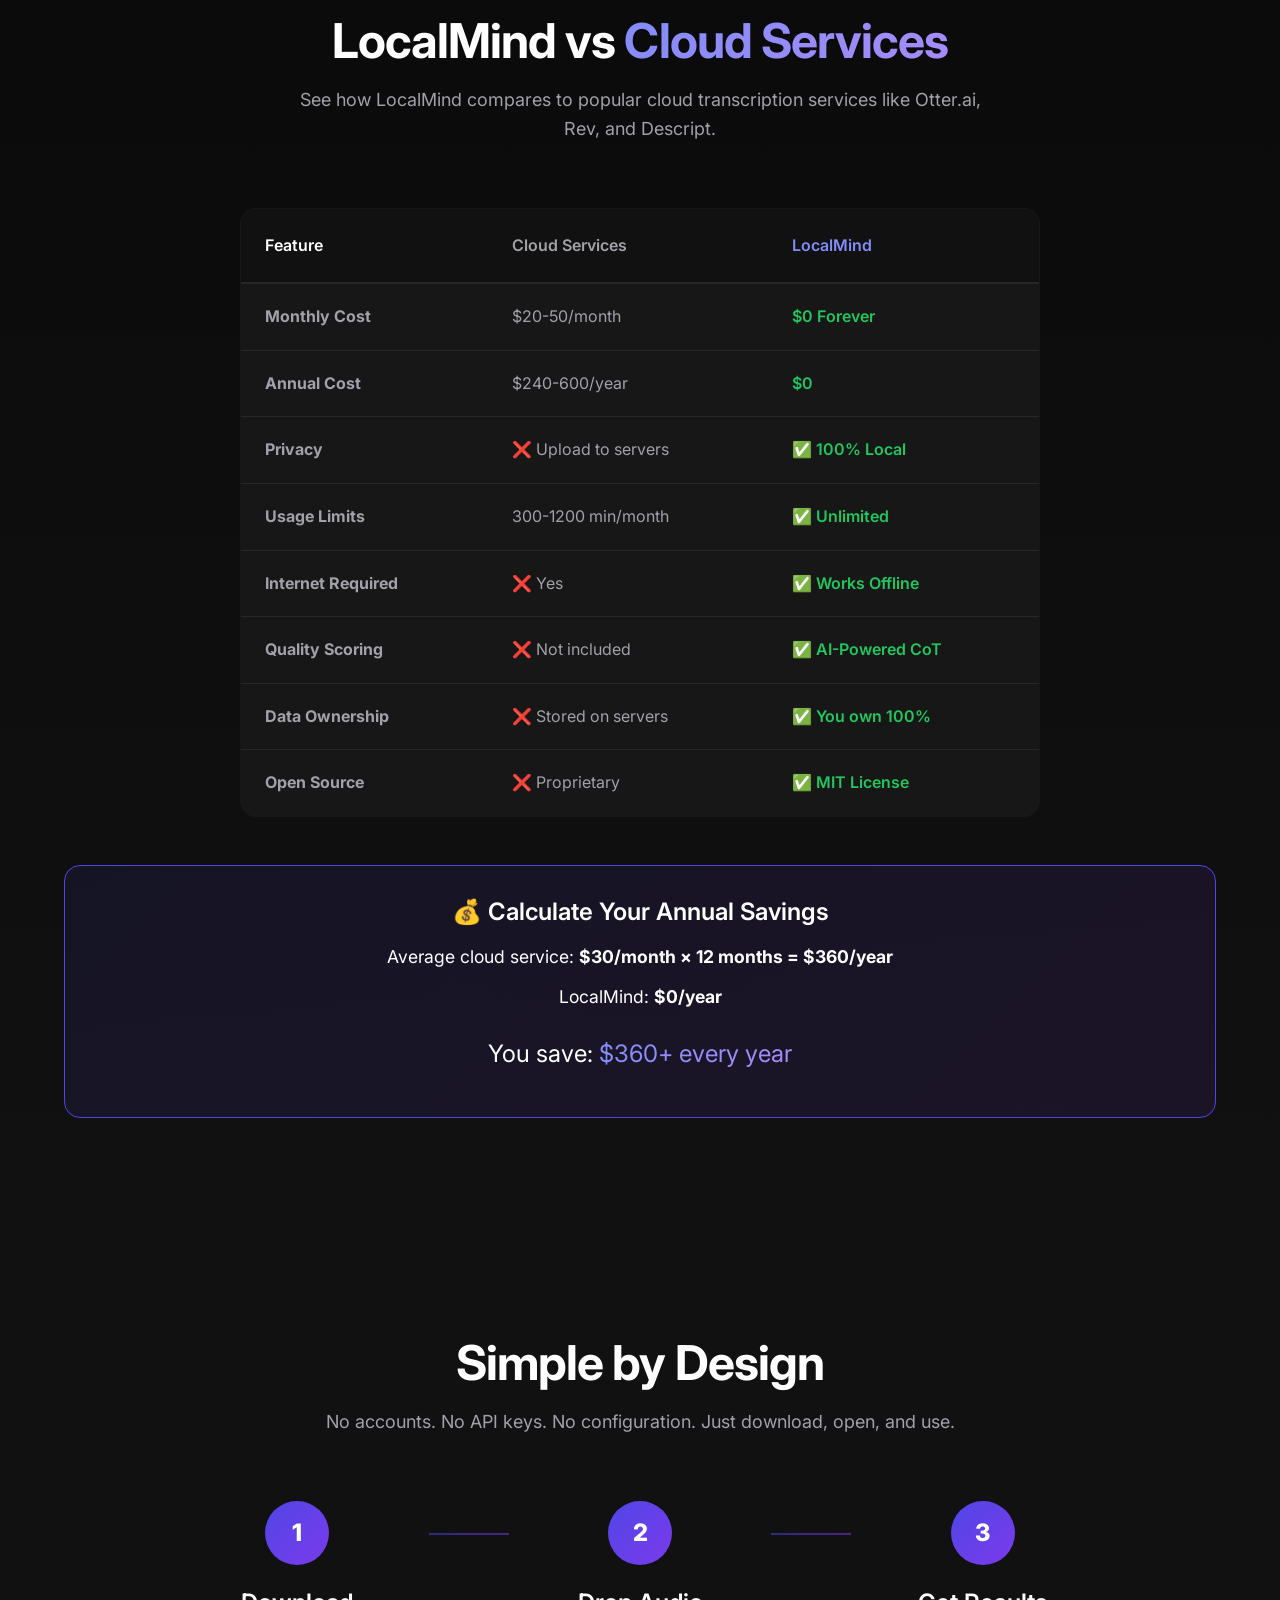
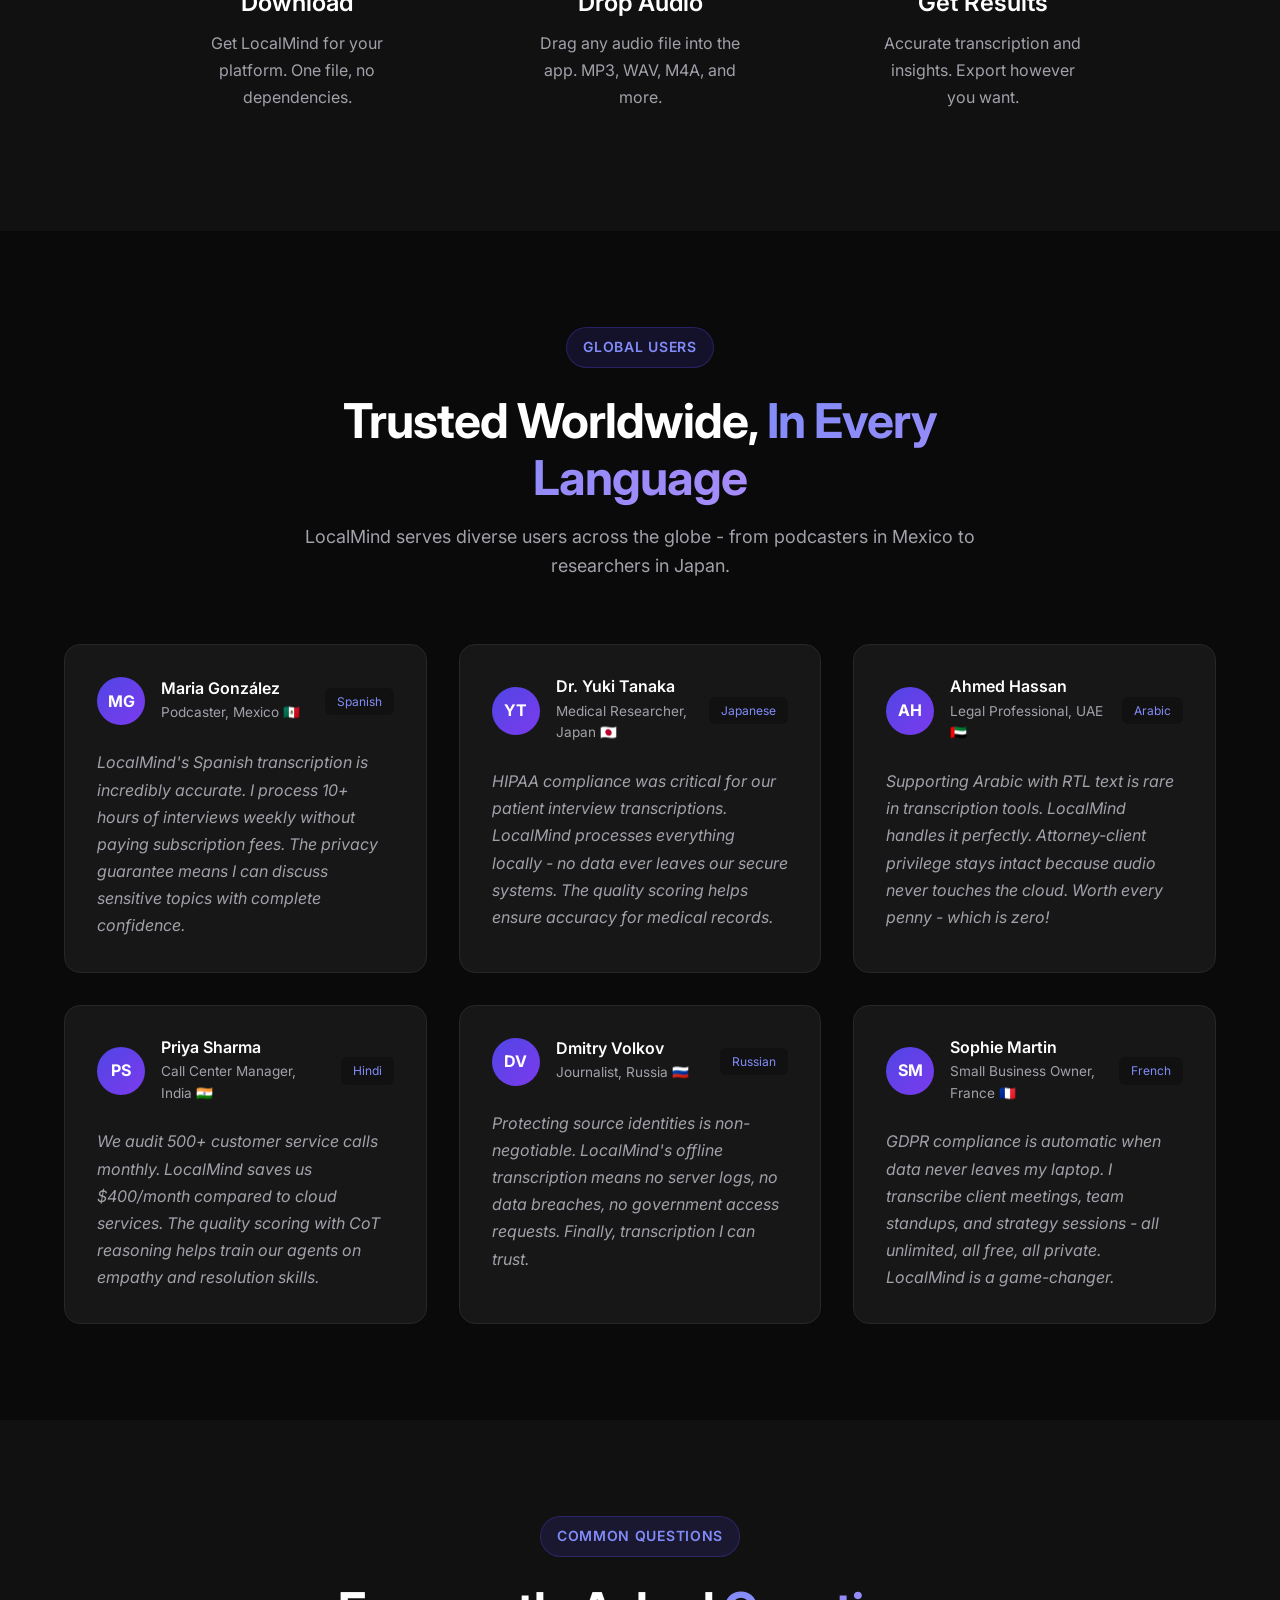
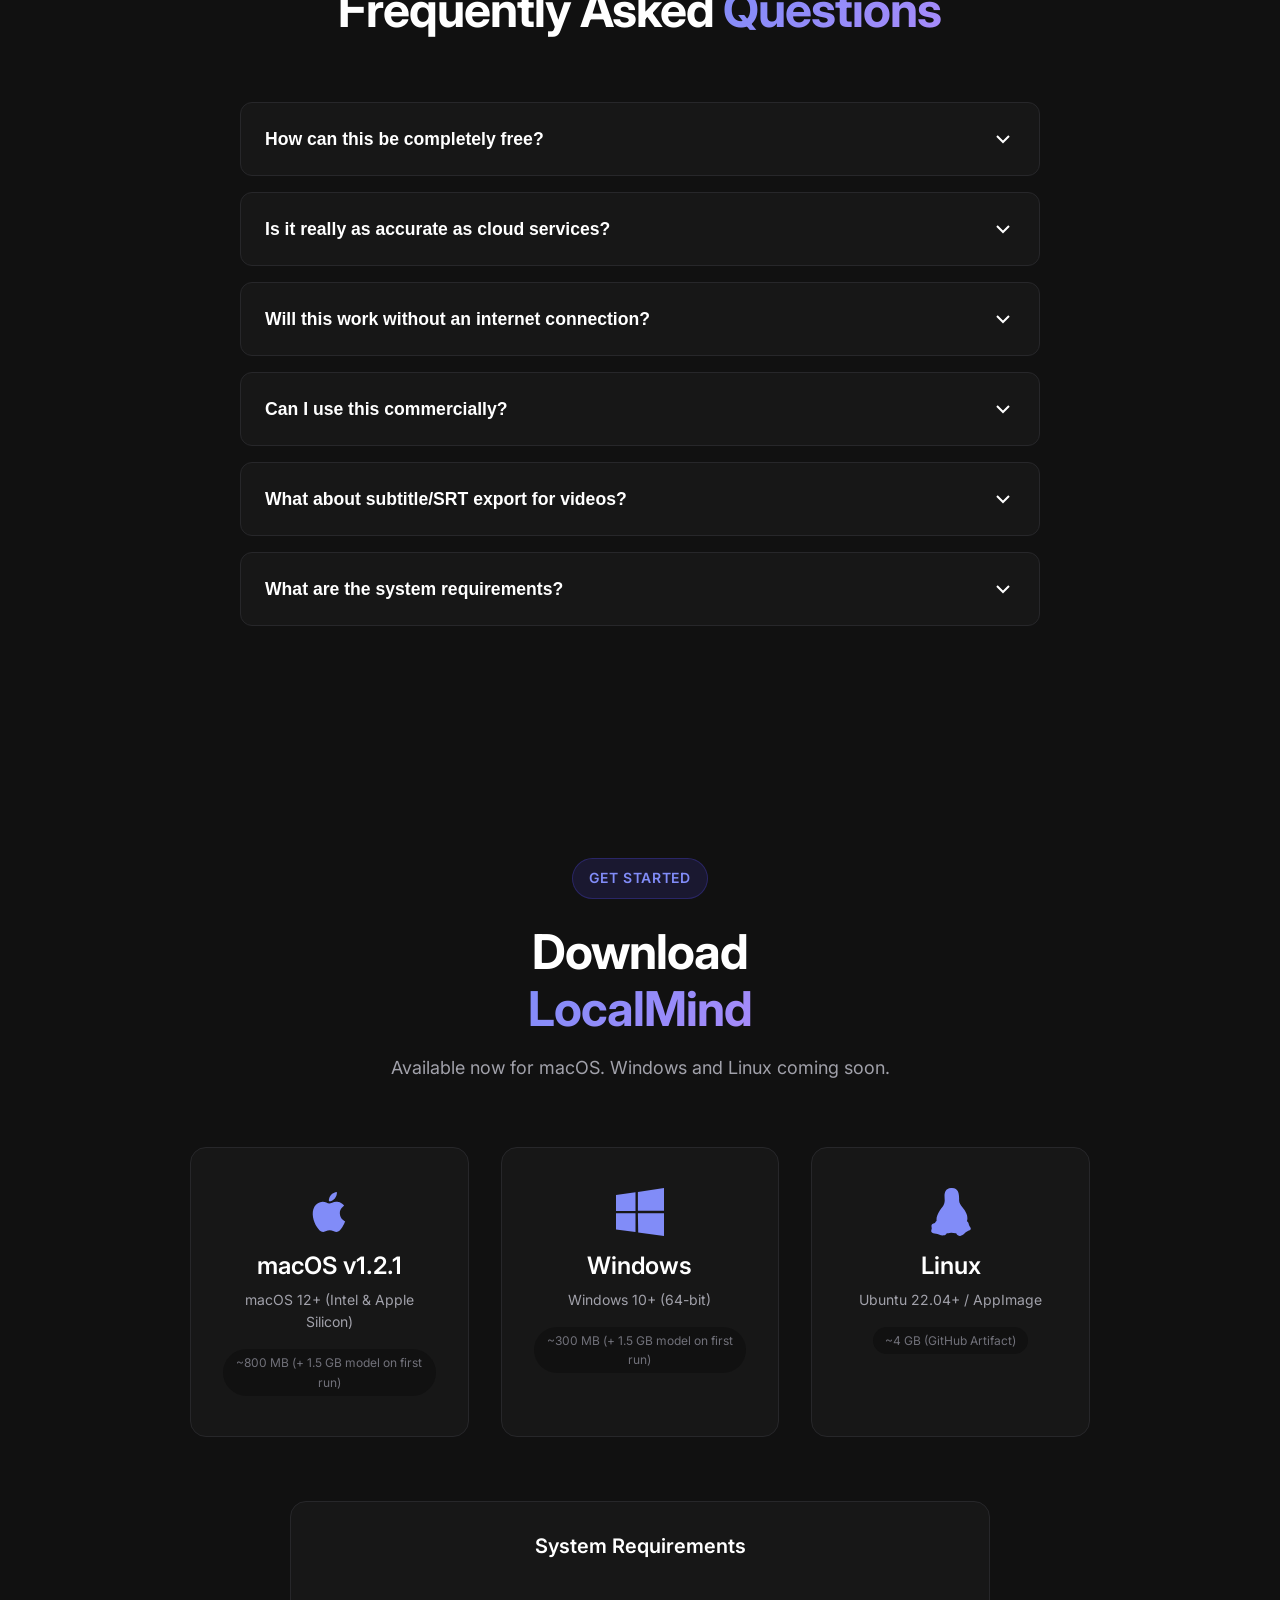
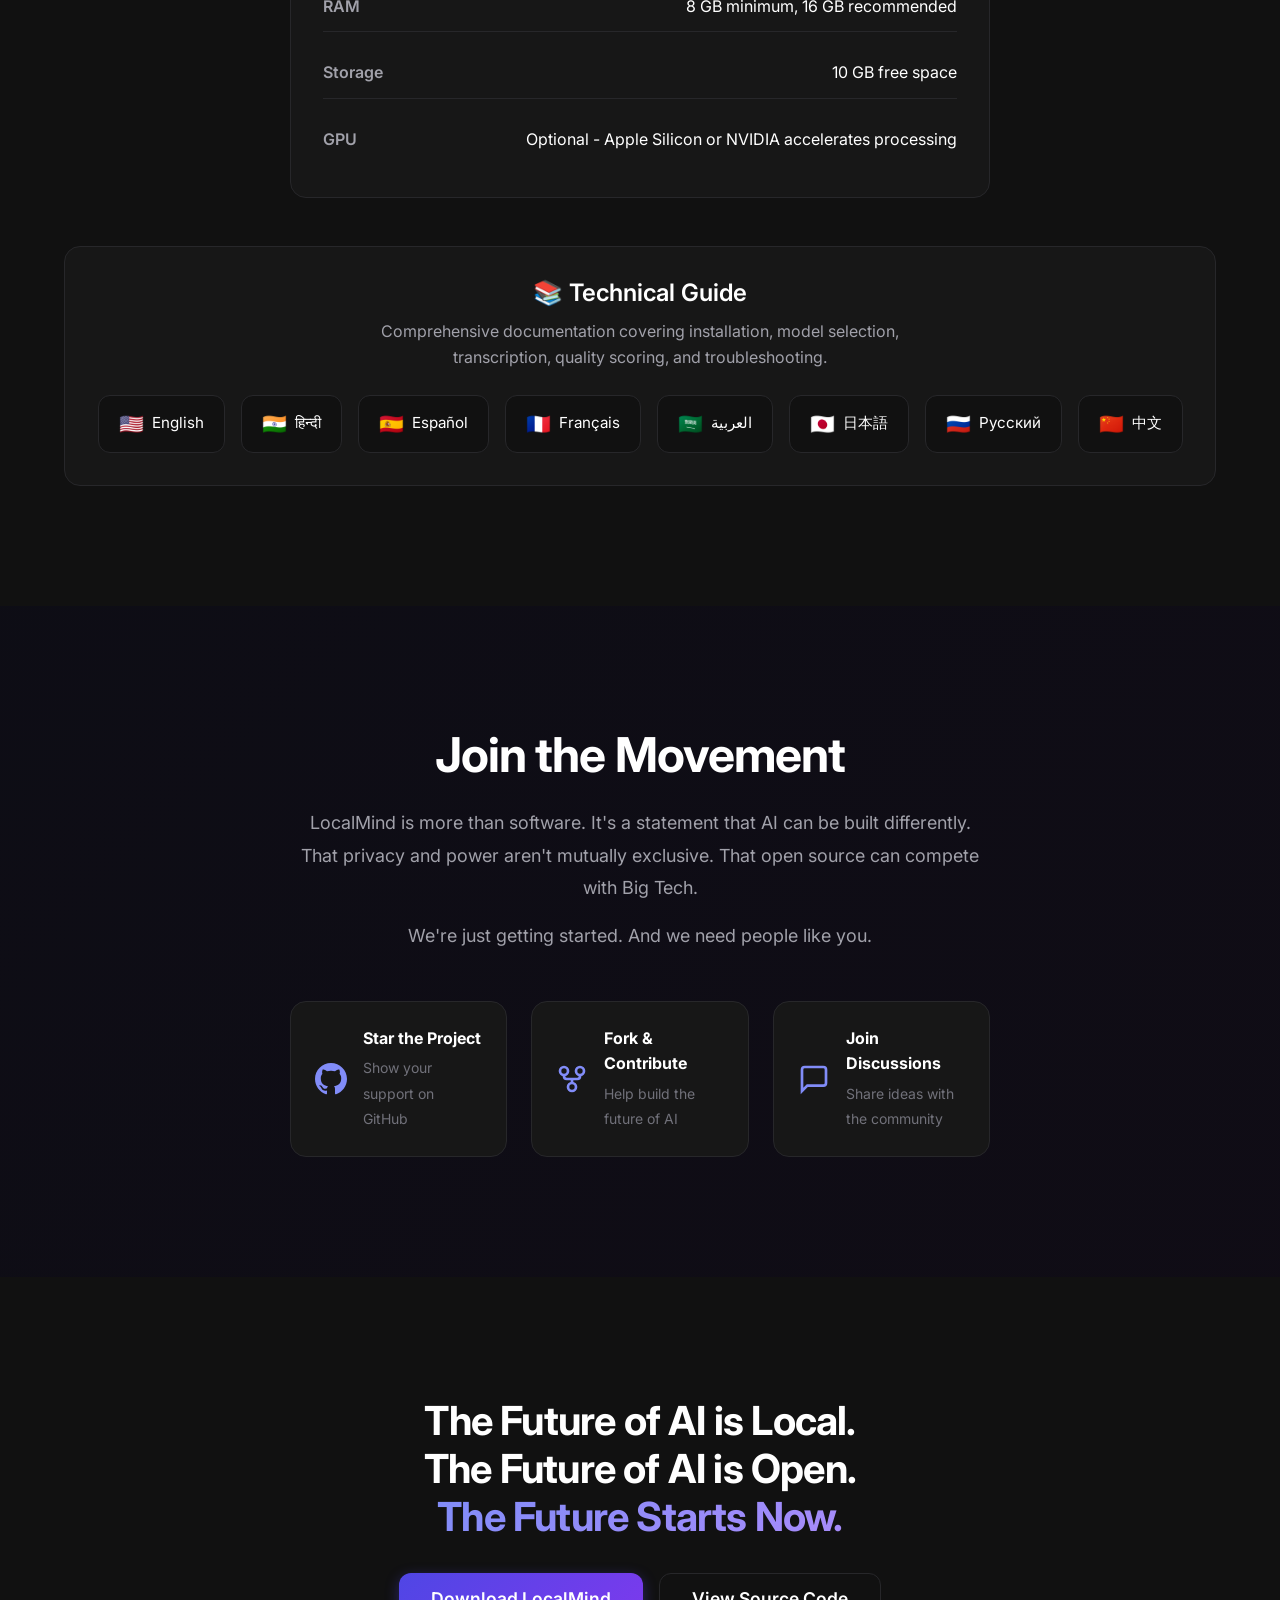
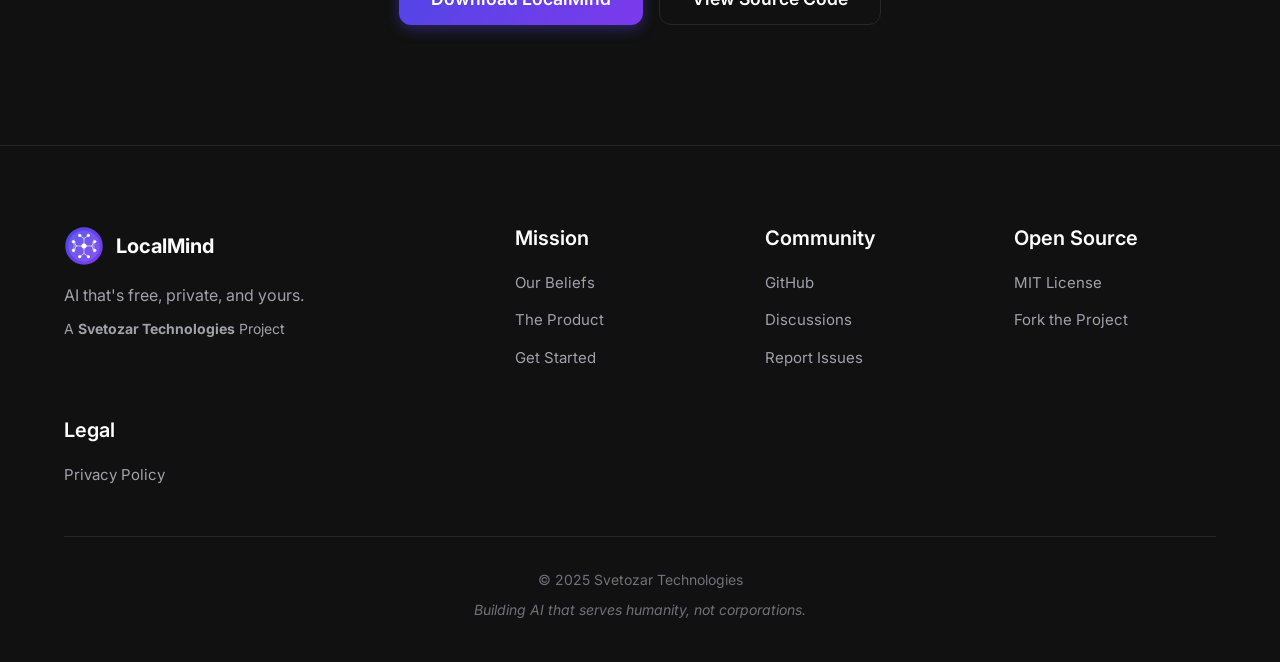
==== commit e26d2e7c: "fix: update download sizes (macOS ~800MB, Windows ~300MB)" ====
--- a/website/index.html
+++ b/website/index.html
@@ -623,7 +623,7 @@
                     </svg>
                     <h3 data-i18n="download.macos">macOS v1.2.1</h3>
                     <p data-i18n="download_details.macos_desc">macOS 12+ (Intel & Apple Silicon)</p>
-                    <span class="download-size" data-i18n="download_details.macos_size">~300 MB (+ 1.5 GB model on first run)</span>
+                    <span class="download-size" data-i18n="download_details.macos_size">~800 MB (+ 1.5 GB model on first run)</span>
                 </a>
                 <a href="https://github.com/KaivalyaDeepTeam/LocalMind/releases/download/v1.2.1/LocalMind-Windows.zip" class="download-card" id="windowsDownloadBtn">
                     <svg width="48" height="48" viewBox="0 0 24 24" fill="currentColor">
@@ -631,7 +631,7 @@
                     </svg>
                     <h3 data-i18n="download.windows">Windows v1.2.1</h3>
                     <p data-i18n="download_details.windows_desc">Windows 10+ (64-bit)</p>
-                    <span class="download-size" data-i18n="download_details.windows_size">~285 MB (+ 1.5 GB model on first run)</span>
+                    <span class="download-size" data-i18n="download_details.windows_size">~300 MB (+ 1.5 GB model on first run)</span>
                 </a>
                 <a href="https://github.com/KaivalyaDeepTeam/LocalMind/actions/runs/21146476138" target="_blank" class="download-card" id="linuxDownloadBtn">
                     <svg width="48" height="48" viewBox="0 0 24 24" fill="currentColor">
